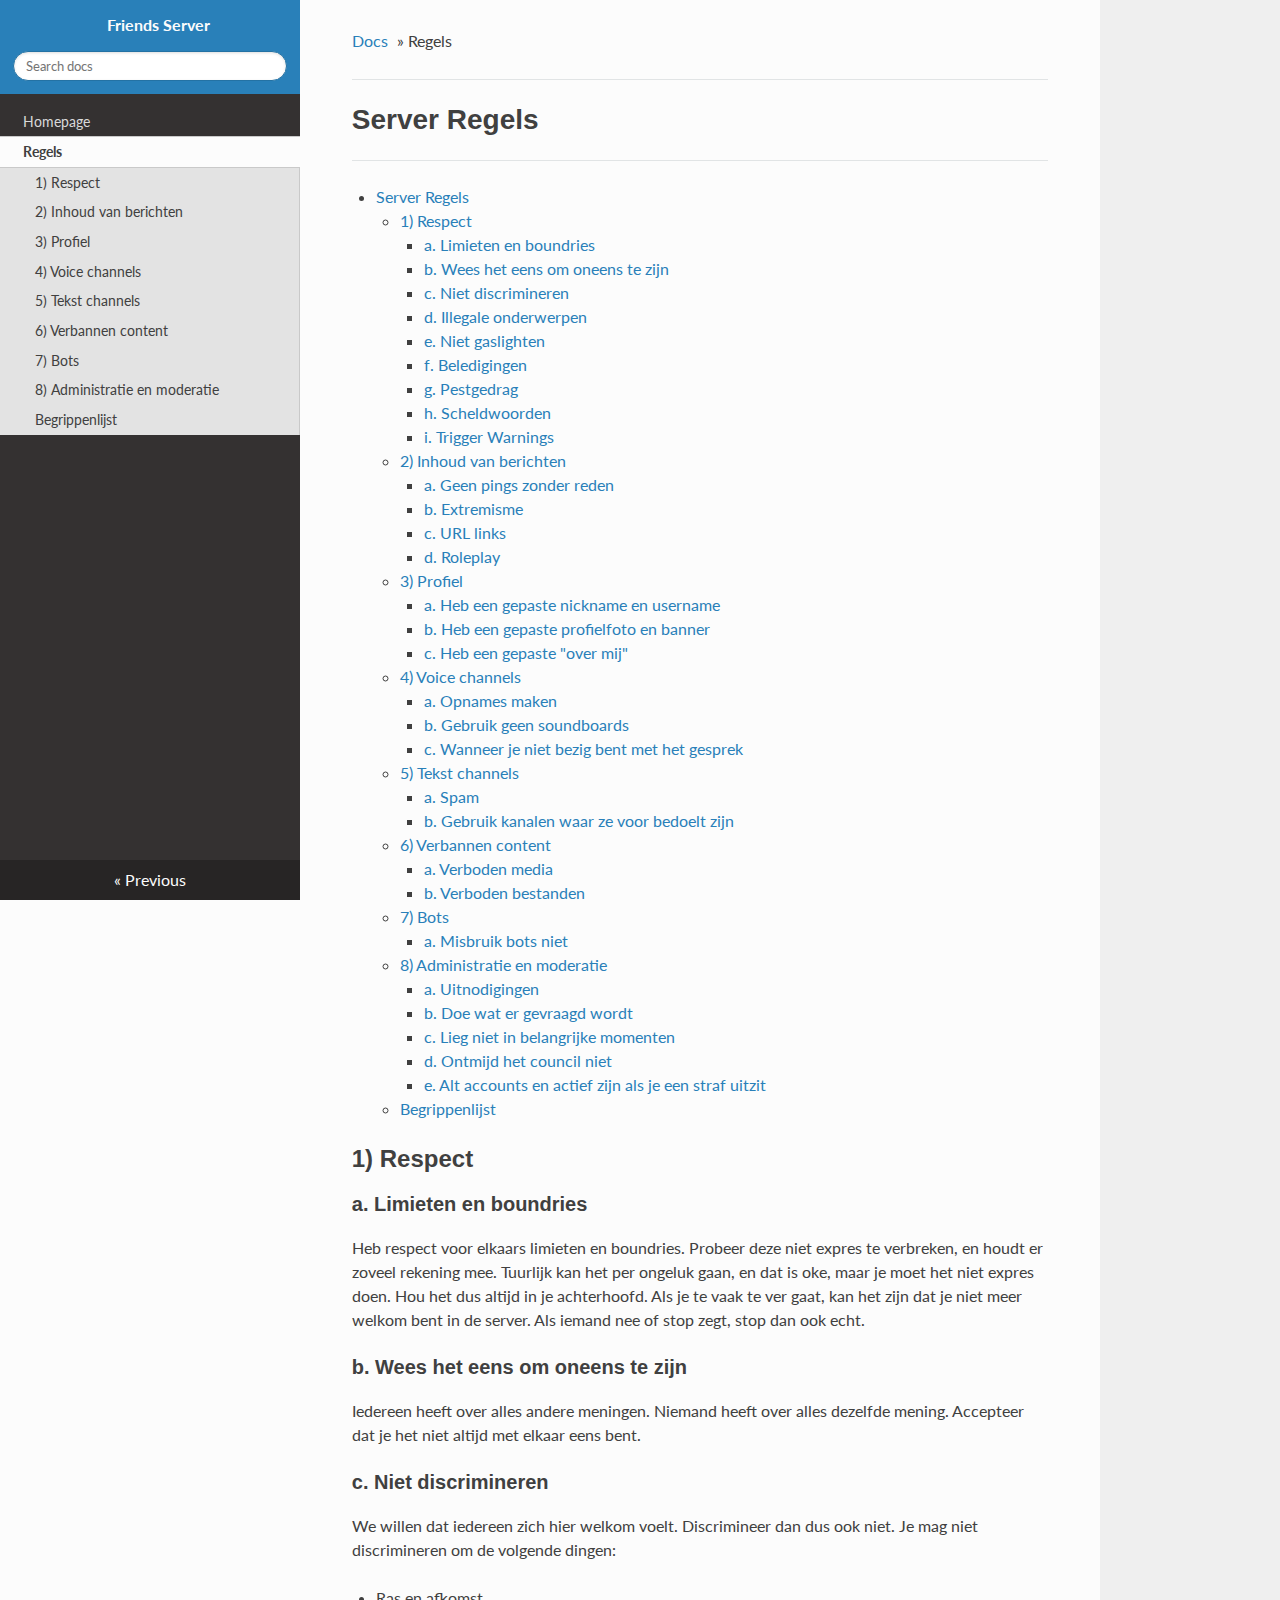
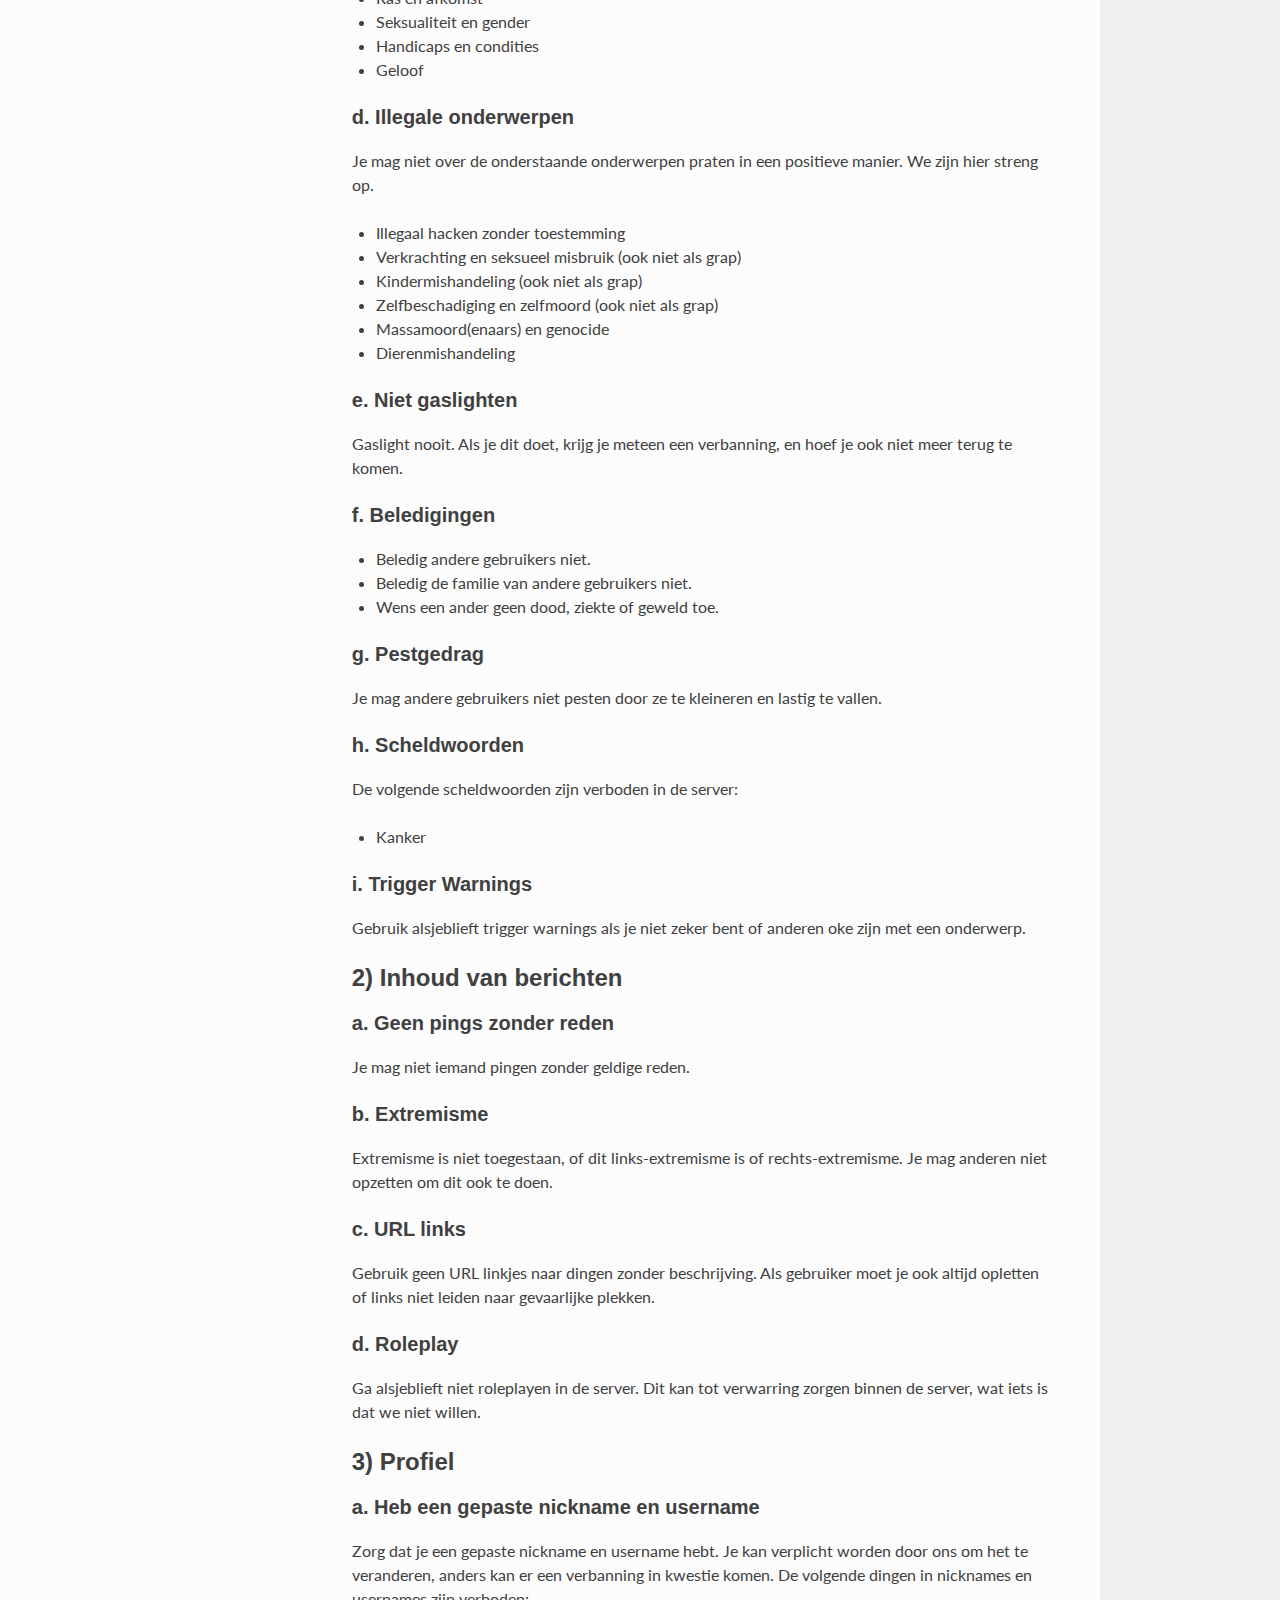
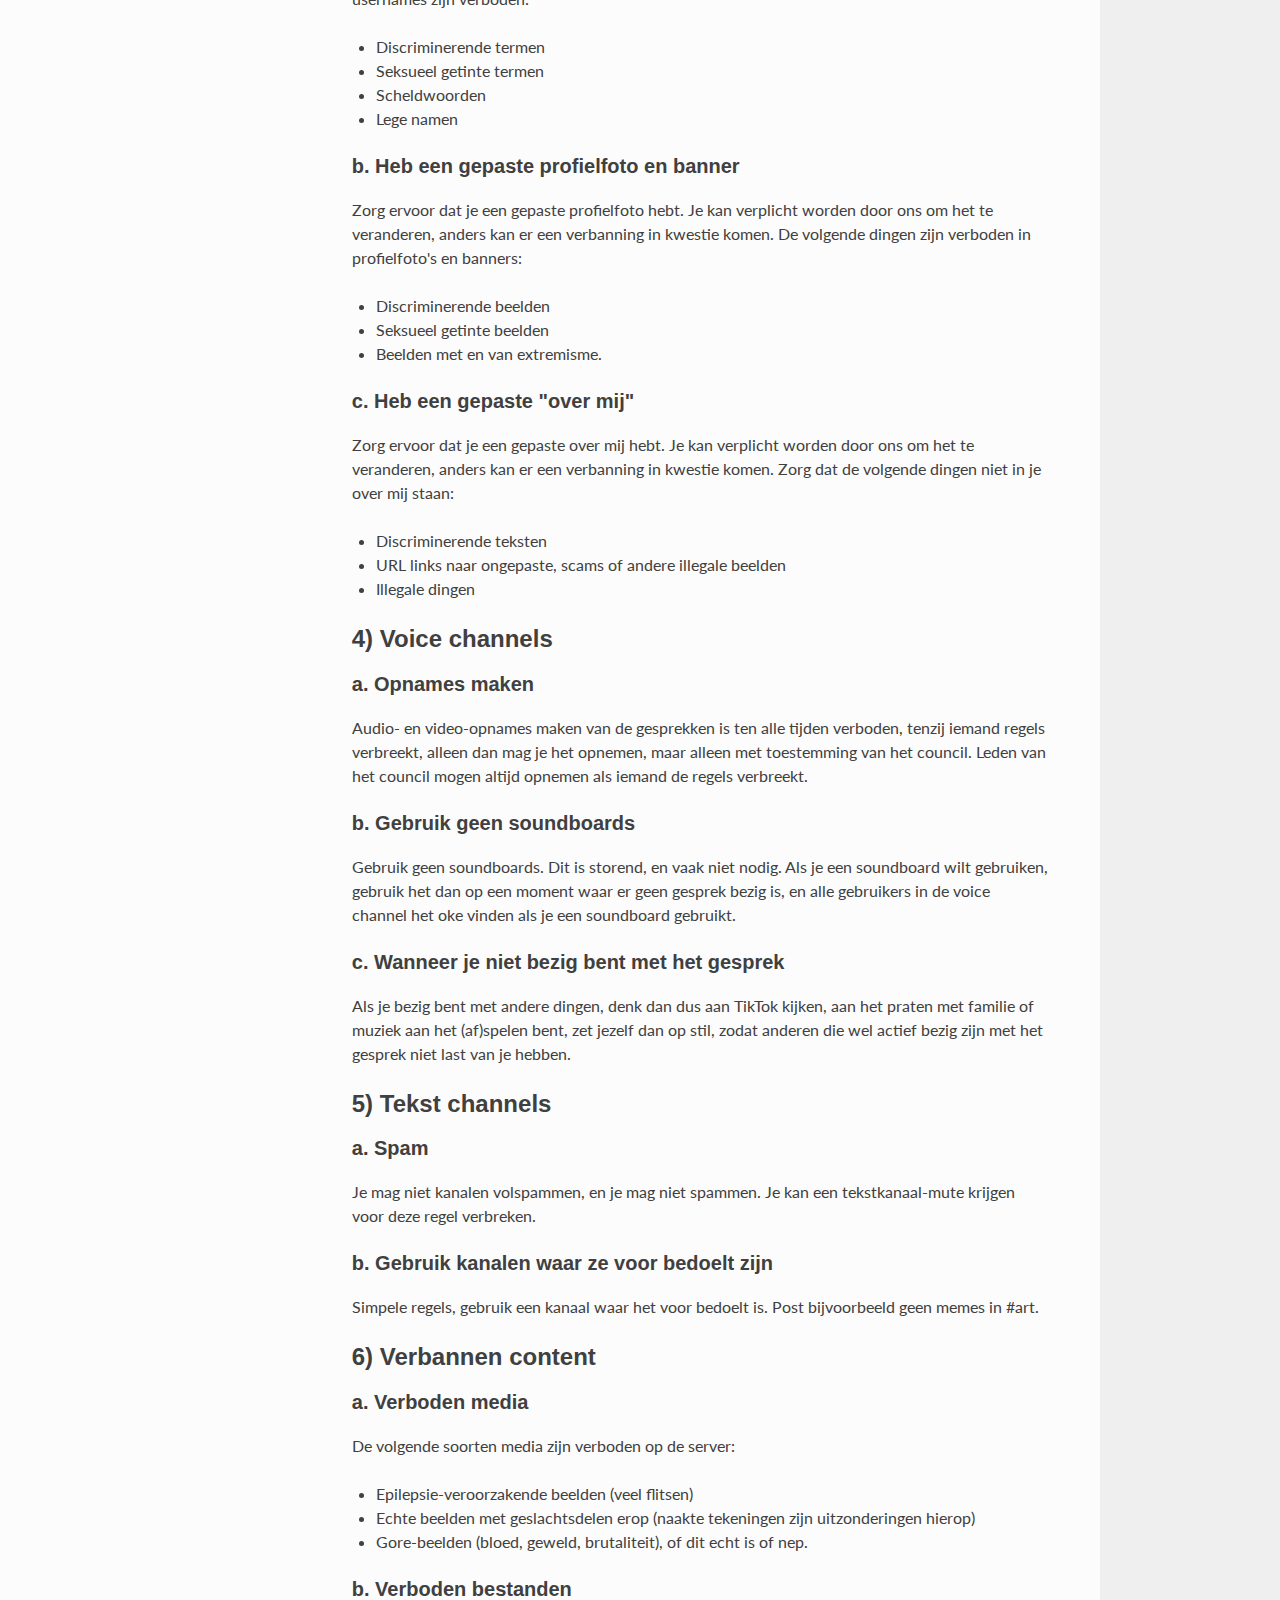
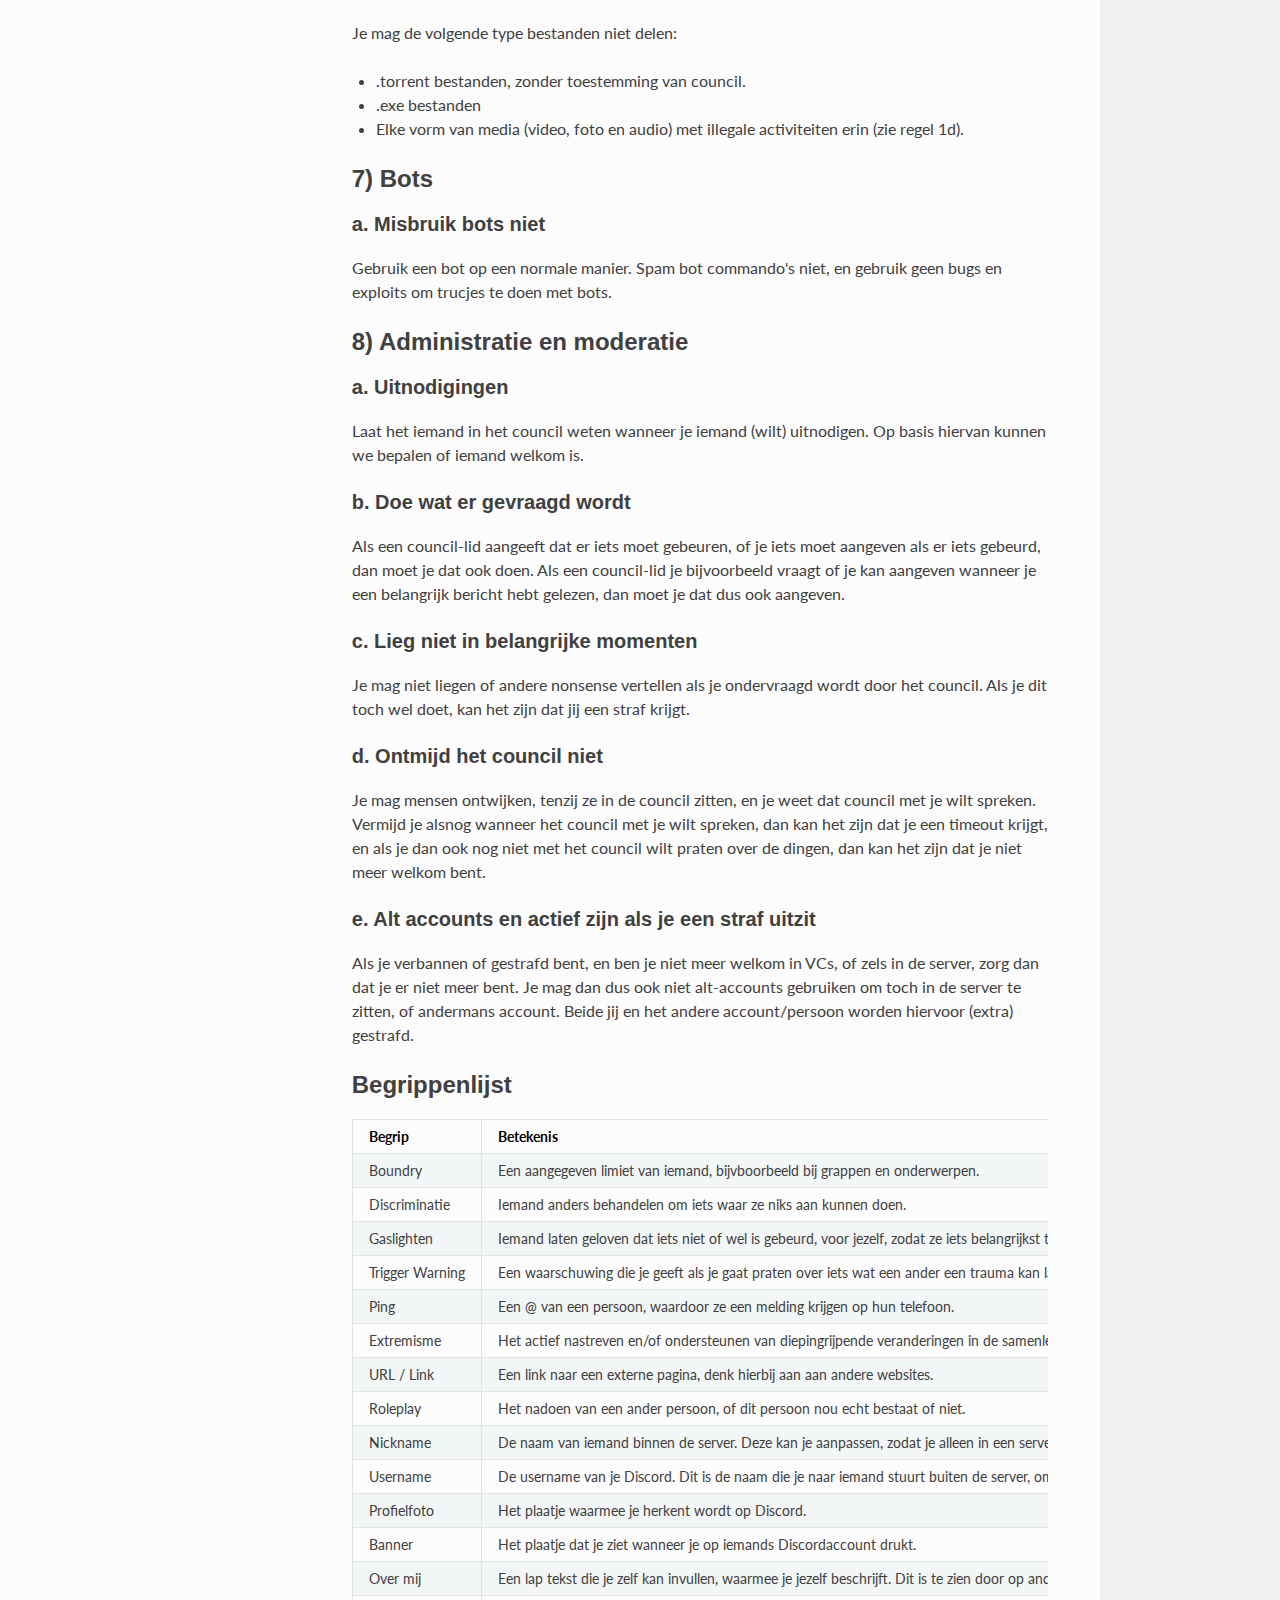
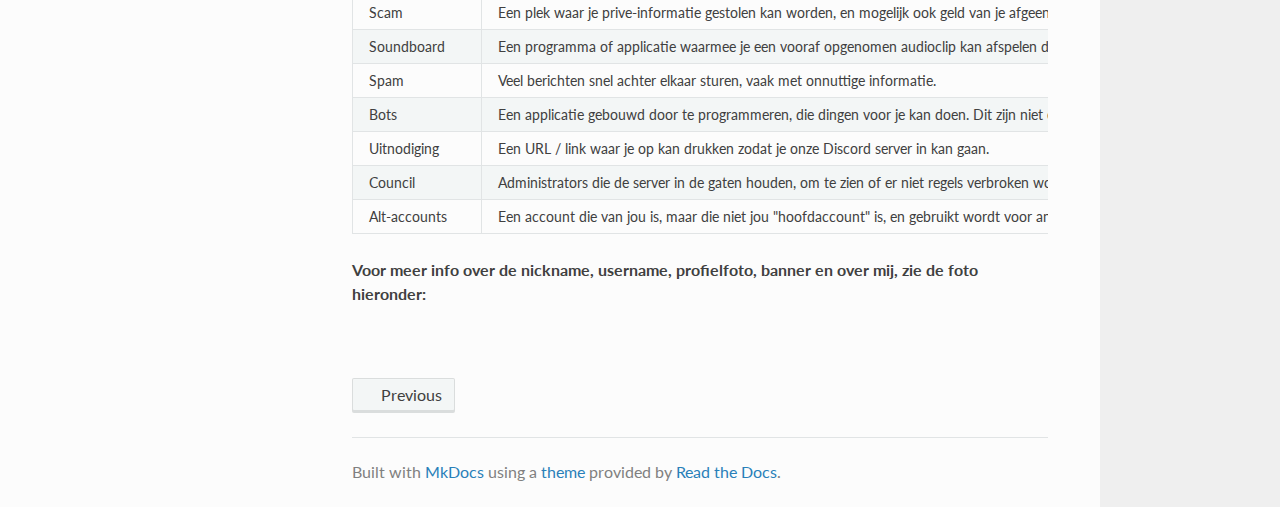
==== regels/index.html @ f1654f1f "Add files via upload" ====
<!DOCTYPE html>
<!--[if IE 8]><html class="no-js lt-ie9" lang="en" > <![endif]-->
<!--[if gt IE 8]><!--> <html class="no-js" lang="en" > <!--<![endif]-->
<head>
  <meta charset="utf-8">
  <meta http-equiv="X-UA-Compatible" content="IE=edge">
  <meta name="viewport" content="width=device-width, initial-scale=1.0">
  
  
  
  <link rel="shortcut icon" href="../img/favicon.ico">
  <title>Regels - Friends Server</title>
  <link rel="stylesheet" href="https://fonts.googleapis.com/css?family=Lato:400,700|Roboto+Slab:400,700|Inconsolata:400,700" />

  <link rel="stylesheet" href="../css/theme.css" />
  <link rel="stylesheet" href="../css/theme_extra.css" />
  <link rel="stylesheet" href="https://cdnjs.cloudflare.com/ajax/libs/highlight.js/10.5.0/styles/github.min.css" />
  
  <script>
    // Current page data
    var mkdocs_page_name = "Regels";
    var mkdocs_page_input_path = "regels.md";
    var mkdocs_page_url = null;
  </script>
  
  <script src="../js/jquery-2.1.1.min.js" defer></script>
  <script src="../js/modernizr-2.8.3.min.js" defer></script>
  <script src="https://cdnjs.cloudflare.com/ajax/libs/highlight.js/10.5.0/highlight.min.js"></script>
  <script>hljs.initHighlightingOnLoad();</script> 
</head>

<body class="wy-body-for-nav" role="document">

  <div class="wy-grid-for-nav">

    
    <nav data-toggle="wy-nav-shift" class="wy-nav-side stickynav">
    <div class="wy-side-scroll">
      <div class="wy-side-nav-search">
        <a href=".." class="icon icon-home"> Friends Server</a>
        <div role="search">
  <form id ="rtd-search-form" class="wy-form" action="../search.html" method="get">
      <input type="text" name="q" placeholder="Search docs" title="Type search term here" />
  </form>
</div>
      </div>

      <div class="wy-menu wy-menu-vertical" data-spy="affix" role="navigation" aria-label="main navigation">
                <ul>
                    <li class="toctree-l1"><a class="reference internal" href="..">Homepage</a>
                    </li>
                </ul>
                <ul class="current">
                    <li class="toctree-l1 current"><a class="reference internal current" href="./">Regels</a>
    <ul class="current">
    <li class="toctree-l2"><a class="reference internal" href="#1-respect">1) Respect</a>
        <ul>
    <li class="toctree-l3"><a class="reference internal" href="#a-limieten-en-boundries">a. Limieten en boundries</a>
    </li>
    <li class="toctree-l3"><a class="reference internal" href="#b-wees-het-eens-om-oneens-te-zijn">b. Wees het eens om oneens te zijn</a>
    </li>
    <li class="toctree-l3"><a class="reference internal" href="#c-niet-discrimineren">c. Niet discrimineren</a>
    </li>
    <li class="toctree-l3"><a class="reference internal" href="#d-illegale-onderwerpen">d. Illegale onderwerpen</a>
    </li>
    <li class="toctree-l3"><a class="reference internal" href="#e-niet-gaslighten">e. Niet gaslighten</a>
    </li>
    <li class="toctree-l3"><a class="reference internal" href="#f-beledigingen">f. Beledigingen</a>
    </li>
    <li class="toctree-l3"><a class="reference internal" href="#g-pestgedrag">g. Pestgedrag</a>
    </li>
    <li class="toctree-l3"><a class="reference internal" href="#h-scheldwoorden">h. Scheldwoorden</a>
    </li>
    <li class="toctree-l3"><a class="reference internal" href="#i-trigger-warnings">i. Trigger Warnings</a>
    </li>
        </ul>
    </li>
    <li class="toctree-l2"><a class="reference internal" href="#2-inhoud-van-berichten">2) Inhoud van berichten</a>
        <ul>
    <li class="toctree-l3"><a class="reference internal" href="#a-geen-pings-zonder-reden">a. Geen pings zonder reden</a>
    </li>
    <li class="toctree-l3"><a class="reference internal" href="#b-extremisme">b. Extremisme</a>
    </li>
    <li class="toctree-l3"><a class="reference internal" href="#c-url-links">c. URL links</a>
    </li>
    <li class="toctree-l3"><a class="reference internal" href="#d-roleplay">d. Roleplay</a>
    </li>
        </ul>
    </li>
    <li class="toctree-l2"><a class="reference internal" href="#3-profiel">3) Profiel</a>
        <ul>
    <li class="toctree-l3"><a class="reference internal" href="#a-heb-een-gepaste-nickname-en-username">a. Heb een gepaste nickname en username</a>
    </li>
    <li class="toctree-l3"><a class="reference internal" href="#b-heb-een-gepaste-profielfoto-en-banner">b. Heb een gepaste profielfoto en banner</a>
    </li>
    <li class="toctree-l3"><a class="reference internal" href="#c-heb-een-gepaste-over-mij">c. Heb een gepaste "over mij"</a>
    </li>
        </ul>
    </li>
    <li class="toctree-l2"><a class="reference internal" href="#4-voice-channels">4) Voice channels</a>
        <ul>
    <li class="toctree-l3"><a class="reference internal" href="#a-opnames-maken">a. Opnames maken</a>
    </li>
    <li class="toctree-l3"><a class="reference internal" href="#b-gebruik-geen-soundboards">b. Gebruik geen soundboards</a>
    </li>
    <li class="toctree-l3"><a class="reference internal" href="#c-wanneer-je-niet-bezig-bent-met-het-gesprek">c. Wanneer je niet bezig bent met het gesprek</a>
    </li>
        </ul>
    </li>
    <li class="toctree-l2"><a class="reference internal" href="#5-tekst-channels">5) Tekst channels</a>
        <ul>
    <li class="toctree-l3"><a class="reference internal" href="#a-spam">a. Spam</a>
    </li>
    <li class="toctree-l3"><a class="reference internal" href="#b-gebruik-kanalen-waar-ze-voor-bedoelt-zijn">b. Gebruik kanalen waar ze voor bedoelt zijn</a>
    </li>
        </ul>
    </li>
    <li class="toctree-l2"><a class="reference internal" href="#6-verbannen-content">6) Verbannen content</a>
        <ul>
    <li class="toctree-l3"><a class="reference internal" href="#a-verboden-media">a. Verboden media</a>
    </li>
    <li class="toctree-l3"><a class="reference internal" href="#b-verboden-bestanden">b. Verboden bestanden</a>
    </li>
        </ul>
    </li>
    <li class="toctree-l2"><a class="reference internal" href="#7-bots">7) Bots</a>
        <ul>
    <li class="toctree-l3"><a class="reference internal" href="#a-misbruik-bots-niet">a. Misbruik bots niet</a>
    </li>
        </ul>
    </li>
    <li class="toctree-l2"><a class="reference internal" href="#8-administratie-en-moderatie">8) Administratie en moderatie</a>
        <ul>
    <li class="toctree-l3"><a class="reference internal" href="#a-uitnodigingen">a. Uitnodigingen</a>
    </li>
    <li class="toctree-l3"><a class="reference internal" href="#b-doe-wat-er-gevraagd-wordt">b. Doe wat er gevraagd wordt</a>
    </li>
    <li class="toctree-l3"><a class="reference internal" href="#c-lieg-niet-in-belangrijke-momenten">c. Lieg niet in belangrijke momenten</a>
    </li>
    <li class="toctree-l3"><a class="reference internal" href="#d-ontmijd-het-council-niet">d. Ontmijd het council niet</a>
    </li>
    <li class="toctree-l3"><a class="reference internal" href="#e-alt-accounts-en-actief-zijn-als-je-een-straf-uitzit">e. Alt accounts en actief zijn als je een straf uitzit</a>
    </li>
        </ul>
    </li>
    <li class="toctree-l2"><a class="reference internal" href="#begrippenlijst">Begrippenlijst</a>
    </li>
    </ul>
                    </li>
                </ul>
      </div>
    </div>
    </nav>

    <section data-toggle="wy-nav-shift" class="wy-nav-content-wrap">

      
      <nav class="wy-nav-top" role="navigation" aria-label="top navigation">
        <i data-toggle="wy-nav-top" class="fa fa-bars"></i>
        <a href="..">Friends Server</a>
      </nav>

      
      <div class="wy-nav-content">
        <div class="rst-content">
          <div role="navigation" aria-label="breadcrumbs navigation">
  <ul class="wy-breadcrumbs">
    <li><a href="..">Docs</a> &raquo;</li>
    
      
    
    <li>Regels</li>
    <li class="wy-breadcrumbs-aside">
      
    </li>
  </ul>
  
  <hr/>
</div>

          <div role="main">
            <div class="section">
              
                <h1 id="server-regels">Server Regels</h1>
<hr />
<div class="toc">
<ul>
<li><a href="#server-regels">Server Regels</a><ul>
<li><a href="#1-respect">1) Respect</a><ul>
<li><a href="#a-limieten-en-boundries">a. Limieten en boundries</a></li>
<li><a href="#b-wees-het-eens-om-oneens-te-zijn">b. Wees het eens om oneens te zijn</a></li>
<li><a href="#c-niet-discrimineren">c. Niet discrimineren</a></li>
<li><a href="#d-illegale-onderwerpen">d. Illegale onderwerpen</a></li>
<li><a href="#e-niet-gaslighten">e. Niet gaslighten</a></li>
<li><a href="#f-beledigingen">f. Beledigingen</a></li>
<li><a href="#g-pestgedrag">g. Pestgedrag</a></li>
<li><a href="#h-scheldwoorden">h. Scheldwoorden</a></li>
<li><a href="#i-trigger-warnings">i. Trigger Warnings</a></li>
</ul>
</li>
<li><a href="#2-inhoud-van-berichten">2) Inhoud van berichten</a><ul>
<li><a href="#a-geen-pings-zonder-reden">a. Geen pings zonder reden</a></li>
<li><a href="#b-extremisme">b. Extremisme</a></li>
<li><a href="#c-url-links">c. URL links</a></li>
<li><a href="#d-roleplay">d. Roleplay</a></li>
</ul>
</li>
<li><a href="#3-profiel">3) Profiel</a><ul>
<li><a href="#a-heb-een-gepaste-nickname-en-username">a. Heb een gepaste nickname en username</a></li>
<li><a href="#b-heb-een-gepaste-profielfoto-en-banner">b. Heb een gepaste profielfoto en banner</a></li>
<li><a href="#c-heb-een-gepaste-over-mij">c. Heb een gepaste "over mij"</a></li>
</ul>
</li>
<li><a href="#4-voice-channels">4) Voice channels</a><ul>
<li><a href="#a-opnames-maken">a. Opnames maken</a></li>
<li><a href="#b-gebruik-geen-soundboards">b. Gebruik geen soundboards</a></li>
<li><a href="#c-wanneer-je-niet-bezig-bent-met-het-gesprek">c. Wanneer je niet bezig bent met het gesprek</a></li>
</ul>
</li>
<li><a href="#5-tekst-channels">5) Tekst channels</a><ul>
<li><a href="#a-spam">a. Spam</a></li>
<li><a href="#b-gebruik-kanalen-waar-ze-voor-bedoelt-zijn">b. Gebruik kanalen waar ze voor bedoelt zijn</a></li>
</ul>
</li>
<li><a href="#6-verbannen-content">6) Verbannen content</a><ul>
<li><a href="#a-verboden-media">a. Verboden media</a></li>
<li><a href="#b-verboden-bestanden">b. Verboden bestanden</a></li>
</ul>
</li>
<li><a href="#7-bots">7) Bots</a><ul>
<li><a href="#a-misbruik-bots-niet">a. Misbruik bots niet</a></li>
</ul>
</li>
<li><a href="#8-administratie-en-moderatie">8) Administratie en moderatie</a><ul>
<li><a href="#a-uitnodigingen">a. Uitnodigingen</a></li>
<li><a href="#b-doe-wat-er-gevraagd-wordt">b. Doe wat er gevraagd wordt</a></li>
<li><a href="#c-lieg-niet-in-belangrijke-momenten">c. Lieg niet in belangrijke momenten</a></li>
<li><a href="#d-ontmijd-het-council-niet">d. Ontmijd het council niet</a></li>
<li><a href="#e-alt-accounts-en-actief-zijn-als-je-een-straf-uitzit">e. Alt accounts en actief zijn als je een straf uitzit</a></li>
</ul>
</li>
<li><a href="#begrippenlijst">Begrippenlijst</a></li>
</ul>
</li>
</ul>
</div>
<h2 id="1-respect">1) Respect</h2>
<h3 id="a-limieten-en-boundries">a. Limieten en boundries</h3>
<p>Heb respect voor elkaars limieten en boundries. Probeer deze niet expres te verbreken, en houdt er zoveel rekening mee. Tuurlijk kan het per ongeluk gaan, en dat is oke, maar je moet het niet expres doen. Hou het dus altijd in je achterhoofd. Als je te vaak te ver gaat, kan het zijn dat je niet meer welkom bent in de server. Als iemand nee of stop zegt, stop dan ook echt.</p>
<h3 id="b-wees-het-eens-om-oneens-te-zijn">b. Wees het eens om oneens te zijn</h3>
<p>Iedereen heeft over alles andere meningen. Niemand heeft over alles dezelfde mening. Accepteer dat je het niet altijd met elkaar eens bent.</p>
<h3 id="c-niet-discrimineren">c. Niet discrimineren</h3>
<p>We willen dat iedereen zich hier welkom voelt. Discrimineer dan dus ook niet. Je mag niet discrimineren om de volgende dingen:</p>
<ul>
<li>Ras en afkomst</li>
<li>Seksualiteit en gender</li>
<li>Handicaps en condities</li>
<li>Geloof</li>
</ul>
<h3 id="d-illegale-onderwerpen">d. Illegale onderwerpen</h3>
<p>Je mag niet over de onderstaande onderwerpen praten in een positieve manier. We zijn hier streng op.</p>
<ul>
<li>Illegaal hacken zonder toestemming</li>
<li>Verkrachting en seksueel misbruik (ook niet als grap)</li>
<li>Kindermishandeling (ook niet als grap)</li>
<li>Zelfbeschadiging en zelfmoord (ook niet als grap)</li>
<li>Massamoord(enaars) en genocide</li>
<li>Dierenmishandeling</li>
</ul>
<h3 id="e-niet-gaslighten">e. Niet gaslighten</h3>
<p>Gaslight nooit. Als je dit doet, krijg je meteen een verbanning, en hoef je ook niet meer terug te komen.</p>
<h3 id="f-beledigingen">f. Beledigingen</h3>
<ul>
<li>Beledig andere gebruikers niet.</li>
<li>Beledig de familie van andere gebruikers niet.</li>
<li>Wens een ander geen dood, ziekte of geweld toe.</li>
</ul>
<h3 id="g-pestgedrag">g. Pestgedrag</h3>
<p>Je mag andere gebruikers niet pesten door ze te kleineren en lastig te vallen.</p>
<h3 id="h-scheldwoorden">h. Scheldwoorden</h3>
<p>De volgende scheldwoorden zijn verboden in de server:</p>
<ul>
<li>Kanker</li>
</ul>
<h3 id="i-trigger-warnings">i. Trigger Warnings</h3>
<p>Gebruik alsjeblieft trigger warnings als je niet zeker bent of anderen oke zijn met een onderwerp. </p>
<h2 id="2-inhoud-van-berichten">2) Inhoud van berichten</h2>
<h3 id="a-geen-pings-zonder-reden">a. Geen pings zonder reden</h3>
<p>Je mag niet iemand pingen zonder geldige reden.</p>
<h3 id="b-extremisme">b. Extremisme</h3>
<p>Extremisme is niet toegestaan, of dit links-extremisme is of rechts-extremisme. Je mag anderen niet opzetten om dit ook te doen.</p>
<h3 id="c-url-links">c. URL links</h3>
<p>Gebruik geen URL linkjes naar dingen zonder beschrijving. Als gebruiker moet je ook altijd opletten of links niet leiden naar gevaarlijke plekken. </p>
<h3 id="d-roleplay">d. Roleplay</h3>
<p>Ga alsjeblieft niet roleplayen in de server. Dit kan tot verwarring zorgen binnen de server, wat iets is dat we niet willen.</p>
<h2 id="3-profiel">3) Profiel</h2>
<h3 id="a-heb-een-gepaste-nickname-en-username">a. Heb een gepaste nickname en username</h3>
<p>Zorg dat je een gepaste nickname en username hebt. Je kan verplicht worden door ons om het te veranderen, anders kan er een verbanning in kwestie komen. De volgende dingen in nicknames en usernames zijn verboden:</p>
<ul>
<li>Discriminerende termen</li>
<li>Seksueel getinte termen</li>
<li>Scheldwoorden</li>
<li>Lege namen</li>
</ul>
<h3 id="b-heb-een-gepaste-profielfoto-en-banner">b. Heb een gepaste profielfoto en banner</h3>
<p>Zorg ervoor dat je een gepaste profielfoto hebt. Je kan verplicht worden door ons om het te veranderen, anders kan er een verbanning in kwestie komen. De volgende dingen zijn verboden in profielfoto's en banners:</p>
<ul>
<li>Discriminerende beelden</li>
<li>Seksueel getinte beelden</li>
<li>Beelden met en van extremisme.</li>
</ul>
<h3 id="c-heb-een-gepaste-over-mij">c. Heb een gepaste "over mij"</h3>
<p>Zorg ervoor dat je een gepaste over mij hebt. Je kan verplicht worden door ons om het te veranderen, anders kan er een verbanning in kwestie komen. Zorg dat de volgende dingen niet in je over mij staan:</p>
<ul>
<li>Discriminerende teksten</li>
<li>URL links naar ongepaste, scams of andere illegale beelden</li>
<li>Illegale dingen </li>
</ul>
<h2 id="4-voice-channels">4) Voice channels</h2>
<h3 id="a-opnames-maken">a. Opnames maken</h3>
<p>Audio- en video-opnames maken van de gesprekken is ten alle tijden verboden, tenzij iemand regels verbreekt, alleen dan mag je het opnemen, maar alleen met toestemming van het council. Leden van het council mogen altijd opnemen als iemand de regels verbreekt.</p>
<h3 id="b-gebruik-geen-soundboards">b. Gebruik geen soundboards</h3>
<p>Gebruik geen soundboards. Dit is storend, en vaak niet nodig. Als je een soundboard wilt gebruiken, gebruik het dan op een moment waar er geen gesprek bezig is, en alle gebruikers in de voice channel het oke vinden als je een soundboard gebruikt.</p>
<h3 id="c-wanneer-je-niet-bezig-bent-met-het-gesprek">c. Wanneer je niet bezig bent met het gesprek</h3>
<p>Als je bezig bent met andere dingen, denk dan dus aan TikTok kijken, aan het praten met familie of muziek aan het (af)spelen bent, zet jezelf dan op stil, zodat anderen die wel actief bezig zijn met het gesprek niet last van je hebben.</p>
<h2 id="5-tekst-channels">5) Tekst channels</h2>
<h3 id="a-spam">a. Spam</h3>
<p>Je mag niet kanalen volspammen, en je mag niet spammen. Je kan een tekstkanaal-mute krijgen voor deze regel verbreken.</p>
<h3 id="b-gebruik-kanalen-waar-ze-voor-bedoelt-zijn">b. Gebruik kanalen waar ze voor bedoelt zijn</h3>
<p>Simpele regels, gebruik een kanaal waar het voor bedoelt is. Post bijvoorbeeld geen memes in #art.</p>
<h2 id="6-verbannen-content">6) Verbannen content</h2>
<h3 id="a-verboden-media">a. Verboden media</h3>
<p>De volgende soorten media zijn verboden op de server:</p>
<ul>
<li>Epilepsie-veroorzakende beelden (veel flitsen)</li>
<li>Echte beelden met geslachtsdelen erop (naakte tekeningen zijn uitzonderingen hierop)</li>
<li>Gore-beelden (bloed, geweld, brutaliteit), of dit echt is of nep.</li>
</ul>
<h3 id="b-verboden-bestanden">b. Verboden bestanden</h3>
<p>Je mag de volgende type bestanden niet delen:</p>
<ul>
<li>.torrent bestanden, zonder toestemming van council.</li>
<li>.exe bestanden</li>
<li>Elke vorm van media (video, foto en audio) met illegale activiteiten erin (zie regel 1d).</li>
</ul>
<h2 id="7-bots">7) Bots</h2>
<h3 id="a-misbruik-bots-niet">a. Misbruik bots niet</h3>
<p>Gebruik een bot op een normale manier. Spam bot commando's niet, en gebruik geen bugs en exploits om trucjes te doen met bots.</p>
<h2 id="8-administratie-en-moderatie">8) Administratie en moderatie</h2>
<h3 id="a-uitnodigingen">a. Uitnodigingen</h3>
<p>Laat het iemand in het council weten wanneer je iemand (wilt) uitnodigen. Op basis hiervan kunnen we bepalen of iemand welkom is.</p>
<h3 id="b-doe-wat-er-gevraagd-wordt">b. Doe wat er gevraagd wordt</h3>
<p>Als een council-lid aangeeft dat er iets moet gebeuren, of je iets moet aangeven als er iets gebeurd, dan moet je dat ook doen. Als een council-lid je bijvoorbeeld vraagt of je kan aangeven wanneer je een belangrijk bericht hebt gelezen, dan moet je dat dus ook aangeven.</p>
<h3 id="c-lieg-niet-in-belangrijke-momenten">c. Lieg niet in belangrijke momenten</h3>
<p>Je mag niet liegen of andere nonsense vertellen als je ondervraagd wordt door het council. Als je dit toch wel doet, kan het zijn dat jij een straf krijgt.</p>
<h3 id="d-ontmijd-het-council-niet">d. Ontmijd het council niet</h3>
<p>Je mag mensen ontwijken, tenzij ze in de council zitten, en je weet dat council met je wilt spreken. Vermijd je alsnog wanneer het council met je wilt spreken, dan kan het zijn dat je een timeout krijgt, en als je dan ook nog niet met het council wilt praten over de dingen, dan kan het zijn dat je niet meer welkom bent.</p>
<h3 id="e-alt-accounts-en-actief-zijn-als-je-een-straf-uitzit">e. Alt accounts en actief zijn als je een straf uitzit</h3>
<p>Als je verbannen of gestrafd bent, en ben je niet meer welkom in VCs, of zels in de server, zorg dan dat je er niet meer bent. Je mag dan dus ook niet alt-accounts gebruiken om toch in de server te zitten, of andermans account. Beide jij en het andere account/persoon worden hiervoor (extra) gestrafd.</p>
<h2 id="begrippenlijst">Begrippenlijst</h2>
<table>
<thead>
<tr>
<th>Begrip</th>
<th>Betekenis</th>
</tr>
</thead>
<tbody>
<tr>
<td>Boundry</td>
<td>Een aangegeven limiet van iemand, bijvboorbeeld bij grappen en onderwerpen.</td>
</tr>
<tr>
<td>Discriminatie</td>
<td>Iemand anders behandelen om iets waar ze niks aan kunnen doen.</td>
</tr>
<tr>
<td>Gaslighten</td>
<td>Iemand laten geloven dat iets niet of wel is gebeurd, voor jezelf, zodat ze iets belangrijkst tegenover je vergeten.</td>
</tr>
<tr>
<td>Trigger Warning</td>
<td>Een waarschuwing die je geeft als je gaat praten over iets wat een ander een trauma kan laten terugbrengen.</td>
</tr>
<tr>
<td>Ping</td>
<td>Een @ van een persoon, waardoor ze een melding krijgen op hun telefoon.</td>
</tr>
<tr>
<td>Extremisme</td>
<td>Het actief nastreven en/of ondersteunen van diepingrijpende veranderingen in de samenleving die een gevaar kunnen opleveren voor (het voortbestaan van) de democratische rechtsorde.</td>
</tr>
<tr>
<td>URL / Link</td>
<td>Een link naar een externe pagina, denk hierbij aan aan andere websites.</td>
</tr>
<tr>
<td>Roleplay</td>
<td>Het nadoen van een ander persoon, of dit persoon nou echt bestaat of niet.</td>
</tr>
<tr>
<td>Nickname</td>
<td>De naam van iemand binnen de server. Deze kan je aanpassen, zodat je alleen in een server een bepaalde naam heeft.</td>
</tr>
<tr>
<td>Username</td>
<td>De username van je Discord. Dit is de naam die je naar iemand stuurt buiten de server, om een vriendschapsverzoek te sturen naar dat persoon.</td>
</tr>
<tr>
<td>Profielfoto</td>
<td>Het plaatje waarmee je herkent wordt op Discord.</td>
</tr>
<tr>
<td>Banner</td>
<td>Het plaatje dat je ziet wanneer je op iemands Discordaccount drukt.</td>
</tr>
<tr>
<td>Over mij</td>
<td>Een lap tekst die je zelf kan invullen, waarmee je jezelf beschrijft. Dit is te zien door op andermans Discordaccount te drukken.</td>
</tr>
<tr>
<td>Scam</td>
<td>Een plek waar je prive-informatie gestolen kan worden, en mogelijk ook geld van je afgeenomen wordt.</td>
</tr>
<tr>
<td>Soundboard</td>
<td>Een programma of applicatie waarmee je een vooraf opgenomen audioclip kan afspelen door jou microfoon heen, waardoor anderen het kunnen horen.</td>
</tr>
<tr>
<td>Spam</td>
<td>Veel berichten snel achter elkaar sturen, vaak met onnuttige informatie.</td>
</tr>
<tr>
<td>Bots</td>
<td>Een applicatie gebouwd door te programmeren, die dingen voor je kan doen. Dit zijn niet echte mensen.</td>
</tr>
<tr>
<td>Uitnodiging</td>
<td>Een URL / link waar je op kan drukken zodat je onze Discord server in kan gaan.</td>
</tr>
<tr>
<td>Council</td>
<td>Administrators die de server in de gaten houden, om te zien of er niet regels verbroken wordt en om belangrijke beslissingen over de server te maken.</td>
</tr>
<tr>
<td>Alt-accounts</td>
<td>Een account die van jou is, maar die niet jou "hoofdaccount" is, en gebruikt wordt voor andere dingen.</td>
</tr>
</tbody>
</table>
<p><strong>Voor meer info over de nickname, username, profielfoto, banner en over mij, zie de foto hieronder:</strong></p>
<p><img alt="" src="https://i.imgur.com/6CYYj0j.png" /></p>
              
            </div>
          </div>
          <footer>
  
    <div class="rst-footer-buttons" role="navigation" aria-label="footer navigation">
      
      
        <a href=".." class="btn btn-neutral" title="Homepage"><span class="icon icon-circle-arrow-left"></span> Previous</a>
      
    </div>
  

  <hr/>

  <div role="contentinfo">
    <!-- Copyright etc -->
    
  </div>

  Built with <a href="https://www.mkdocs.org/">MkDocs</a> using a <a href="https://github.com/snide/sphinx_rtd_theme">theme</a> provided by <a href="https://readthedocs.org">Read the Docs</a>.
</footer>
      
        </div>
      </div>

    </section>

  </div>

  <div class="rst-versions" role="note" aria-label="versions">
  <span class="rst-current-version" data-toggle="rst-current-version">
    
    
      <span><a href=".." style="color: #fcfcfc">&laquo; Previous</a></span>
    
    
  </span>
</div>
    <script>var base_url = '..';</script>
    <script src="../js/theme_extra.js" defer></script>
    <script src="../js/theme.js" defer></script>
      <script src="../search/main.js" defer></script>
    <script defer>
        window.onload = function () {
            SphinxRtdTheme.Navigation.enable(true);
        };
    </script>

</body>
</html>
---- css/theme.css ----
/*
 * This file is copied from the upstream ReadTheDocs Sphinx
 * theme. To aid upgradability this file should *not* be edited.
 * modifications we need should be included in theme_extra.css.
 *
 * https://github.com/rtfd/sphinx_rtd_theme
 */

 /* sphinx_rtd_theme version 0.4.1 | MIT license */
 /* Built 20180727 10:07 */
 *{-webkit-box-sizing:border-box;-moz-box-sizing:border-box;box-sizing:border-box}article,aside,details,figcaption,figure,footer,header,hgroup,nav,section{display:block}audio,canvas,video{display:inline-block;*display:inline;*zoom:1}audio:not([controls]){display:none}[hidden]{display:none}*{-webkit-box-sizing:border-box;-moz-box-sizing:border-box;box-sizing:border-box}html{font-size:100%;-webkit-text-size-adjust:100%;-ms-text-size-adjust:100%}body{margin:0}a:hover,a:active{outline:0}abbr[title]{border-bottom:1px dotted}b,strong{font-weight:bold}blockquote{margin:0}dfn{font-style:italic}ins{background:#ff9;color:#000;text-decoration:none}mark{background:#ff0;color:#000;font-style:italic;font-weight:bold}pre,code,.rst-content tt,.rst-content code,kbd,samp{font-family:monospace,serif;_font-family:"courier new",monospace;font-size:1em}pre{white-space:pre}q{quotes:none}q:before,q:after{content:"";content:none}small{font-size:85%}sub,sup{font-size:75%;line-height:0;position:relative;vertical-align:baseline}sup{top:-0.5em}sub{bottom:-0.25em}ul,ol,dl{margin:0;padding:0;list-style:none;list-style-image:none}li{list-style:none}dd{margin:0}img{border:0;-ms-interpolation-mode:bicubic;vertical-align:middle;max-width:100%}svg:not(:root){overflow:hidden}figure{margin:0}form{margin:0}fieldset{border:0;margin:0;padding:0}label{cursor:pointer}legend{border:0;*margin-left:-7px;padding:0;white-space:normal}button,input,select,textarea{font-size:100%;margin:0;vertical-align:baseline;*vertical-align:middle}button,input{line-height:normal}button,input[type="button"],input[type="reset"],input[type="submit"]{cursor:pointer;-webkit-appearance:button;*overflow:visible}button[disabled],input[disabled]{cursor:default}input[type="checkbox"],input[type="radio"]{box-sizing:border-box;padding:0;*width:13px;*height:13px}input[type="search"]{-webkit-appearance:textfield;-moz-box-sizing:content-box;-webkit-box-sizing:content-box;box-sizing:content-box}input[type="search"]::-webkit-search-decoration,input[type="search"]::-webkit-search-cancel-button{-webkit-appearance:none}button::-moz-focus-inner,input::-moz-focus-inner{border:0;padding:0}textarea{overflow:auto;vertical-align:top;resize:vertical}table{border-collapse:collapse;border-spacing:0}td{vertical-align:top}.chromeframe{margin:.2em 0;background:#ccc;color:#000;padding:.2em 0}.ir{display:block;border:0;text-indent:-999em;overflow:hidden;background-color:transparent;background-repeat:no-repeat;text-align:left;direction:ltr;*line-height:0}.ir br{display:none}.hidden{display:none !important;visibility:hidden}.visuallyhidden{border:0;clip:rect(0 0 0 0);height:1px;margin:-1px;overflow:hidden;padding:0;position:absolute;width:1px}.visuallyhidden.focusable:active,.visuallyhidden.focusable:focus{clip:auto;height:auto;margin:0;overflow:visible;position:static;width:auto}.invisible{visibility:hidden}.relative{position:relative}big,small{font-size:100%}@media print{html,body,section{background:none !important}*{box-shadow:none !important;text-shadow:none !important;filter:none !important;-ms-filter:none !important}a,a:visited{text-decoration:underline}.ir a:after,a[href^="javascript:"]:after,a[href^="#"]:after{content:""}pre,blockquote{page-break-inside:avoid}thead{display:table-header-group}tr,img{page-break-inside:avoid}img{max-width:100% !important}@page{margin:.5cm}p,h2,.rst-content .toctree-wrapper p.caption,h3{orphans:3;widows:3}h2,.rst-content .toctree-wrapper p.caption,h3{page-break-after:avoid}}.fa:before,.wy-menu-vertical li span.toctree-expand:before,.wy-menu-vertical li.on a span.toctree-expand:before,.wy-menu-vertical li.current>a span.toctree-expand:before,.rst-content .admonition-title:before,.rst-content h1 .headerlink:before,.rst-content h2 .headerlink:before,.rst-content h3 .headerlink:before,.rst-content h4 .headerlink:before,.rst-content h5 .headerlink:before,.rst-content h6 .headerlink:before,.rst-content dl dt .headerlink:before,.rst-content p.caption .headerlink:before,.rst-content table>caption .headerlink:before,.rst-content tt.download span:first-child:before,.rst-content code.download span:first-child:before,.icon:before,.wy-dropdown .caret:before,.wy-inline-validate.wy-inline-validate-success .wy-input-context:before,.wy-inline-validate.wy-inline-validate-danger .wy-input-context:before,.wy-inline-validate.wy-inline-validate-warning .wy-input-context:before,.wy-inline-validate.wy-inline-validate-info .wy-input-context:before,.wy-alert,.rst-content .note,.rst-content .attention,.rst-content .caution,.rst-content .danger,.rst-content .error,.rst-content .hint,.rst-content .important,.rst-content .tip,.rst-content .warning,.rst-content .seealso,.rst-content .admonition-todo,.rst-content .admonition,.btn,input[type="text"],input[type="password"],input[type="email"],input[type="url"],input[type="date"],input[type="month"],input[type="time"],input[type="datetime"],input[type="datetime-local"],input[type="week"],input[type="number"],input[type="search"],input[type="tel"],input[type="color"],select,textarea,.wy-menu-vertical li.on a,.wy-menu-vertical li.current>a,.wy-side-nav-search>a,.wy-side-nav-search .wy-dropdown>a,.wy-nav-top a{-webkit-font-smoothing:antialiased}.clearfix{*zoom:1}.clearfix:before,.clearfix:after{display:table;content:""}.clearfix:after{clear:both}/*!
  *  Font Awesome 4.7.0 by @davegandy - http://fontawesome.io - @fontawesome
  *  License - http://fontawesome.io/license (Font: SIL OFL 1.1, CSS: MIT License)
  */@font-face{font-family:'FontAwesome';src:url("../fonts/fontawesome-webfont.eot?v=4.7.0");src:url("../fonts/fontawesome-webfont.eot?#iefix&v=4.7.0") format("embedded-opentype"),url("../fonts/fontawesome-webfont.woff2?v=4.7.0") format("woff2"),url("../fonts/fontawesome-webfont.woff?v=4.7.0") format("woff"),url("../fonts/fontawesome-webfont.ttf?v=4.7.0") format("truetype"),url("../fonts/fontawesome-webfont.svg?v=4.7.0#fontawesomeregular") format("svg");font-weight:normal;font-style:normal}.fa,.wy-menu-vertical li span.toctree-expand,.wy-menu-vertical li.on a span.toctree-expand,.wy-menu-vertical li.current>a span.toctree-expand,.rst-content .admonition-title,.rst-content h1 .headerlink,.rst-content h2 .headerlink,.rst-content h3 .headerlink,.rst-content h4 .headerlink,.rst-content h5 .headerlink,.rst-content h6 .headerlink,.rst-content dl dt .headerlink,.rst-content p.caption .headerlink,.rst-content table>caption .headerlink,.rst-content tt.download span:first-child,.rst-content code.download span:first-child,.icon{display:inline-block;font:normal normal normal 14px/1 FontAwesome;font-size:inherit;text-rendering:auto;-webkit-font-smoothing:antialiased;-moz-osx-font-smoothing:grayscale}.fa-lg{font-size:1.3333333333em;line-height:.75em;vertical-align:-15%}.fa-2x{font-size:2em}.fa-3x{font-size:3em}.fa-4x{font-size:4em}.fa-5x{font-size:5em}.fa-fw{width:1.2857142857em;text-align:center}.fa-ul{padding-left:0;margin-left:2.1428571429em;list-style-type:none}.fa-ul>li{position:relative}.fa-li{position:absolute;left:-2.1428571429em;width:2.1428571429em;top:.1428571429em;text-align:center}.fa-li.fa-lg{left:-1.8571428571em}.fa-border{padding:.2em .25em .15em;border:solid 0.08em #eee;border-radius:.1em}.fa-pull-left{float:left}.fa-pull-right{float:right}.fa.fa-pull-left,.wy-menu-vertical li span.fa-pull-left.toctree-expand,.wy-menu-vertical li.on a span.fa-pull-left.toctree-expand,.wy-menu-vertical li.current>a span.fa-pull-left.toctree-expand,.rst-content .fa-pull-left.admonition-title,.rst-content h1 .fa-pull-left.headerlink,.rst-content h2 .fa-pull-left.headerlink,.rst-content h3 .fa-pull-left.headerlink,.rst-content h4 .fa-pull-left.headerlink,.rst-content h5 .fa-pull-left.headerlink,.rst-content h6 .fa-pull-left.headerlink,.rst-content dl dt .fa-pull-left.headerlink,.rst-content p.caption .fa-pull-left.headerlink,.rst-content table>caption .fa-pull-left.headerlink,.rst-content tt.download span.fa-pull-left:first-child,.rst-content code.download span.fa-pull-left:first-child,.fa-pull-left.icon{margin-right:.3em}.fa.fa-pull-right,.wy-menu-vertical li span.fa-pull-right.toctree-expand,.wy-menu-vertical li.on a span.fa-pull-right.toctree-expand,.wy-menu-vertical li.current>a span.fa-pull-right.toctree-expand,.rst-content .fa-pull-right.admonition-title,.rst-content h1 .fa-pull-right.headerlink,.rst-content h2 .fa-pull-right.headerlink,.rst-content h3 .fa-pull-right.headerlink,.rst-content h4 .fa-pull-right.headerlink,.rst-content h5 .fa-pull-right.headerlink,.rst-content h6 .fa-pull-right.headerlink,.rst-content dl dt .fa-pull-right.headerlink,.rst-content p.caption .fa-pull-right.headerlink,.rst-content table>caption .fa-pull-right.headerlink,.rst-content tt.download span.fa-pull-right:first-child,.rst-content code.download span.fa-pull-right:first-child,.fa-pull-right.icon{margin-left:.3em}.pull-right{float:right}.pull-left{float:left}.fa.pull-left,.wy-menu-vertical li span.pull-left.toctree-expand,.wy-menu-vertical li.on a span.pull-left.toctree-expand,.wy-menu-vertical li.current>a span.pull-left.toctree-expand,.rst-content .pull-left.admonition-title,.rst-content h1 .pull-left.headerlink,.rst-content h2 .pull-left.headerlink,.rst-content h3 .pull-left.headerlink,.rst-content h4 .pull-left.headerlink,.rst-content h5 .pull-left.headerlink,.rst-content h6 .pull-left.headerlink,.rst-content dl dt .pull-left.headerlink,.rst-content p.caption .pull-left.headerlink,.rst-content table>caption .pull-left.headerlink,.rst-content tt.download span.pull-left:first-child,.rst-content code.download span.pull-left:first-child,.pull-left.icon{margin-right:.3em}.fa.pull-right,.wy-menu-vertical li span.pull-right.toctree-expand,.wy-menu-vertical li.on a span.pull-right.toctree-expand,.wy-menu-vertical li.current>a span.pull-right.toctree-expand,.rst-content .pull-right.admonition-title,.rst-content h1 .pull-right.headerlink,.rst-content h2 .pull-right.headerlink,.rst-content h3 .pull-right.headerlink,.rst-content h4 .pull-right.headerlink,.rst-content h5 .pull-right.headerlink,.rst-content h6 .pull-right.headerlink,.rst-content dl dt .pull-right.headerlink,.rst-content p.caption .pull-right.headerlink,.rst-content table>caption .pull-right.headerlink,.rst-content tt.download span.pull-right:first-child,.rst-content code.download span.pull-right:first-child,.pull-right.icon{margin-left:.3em}.fa-spin{-webkit-animation:fa-spin 2s infinite linear;animation:fa-spin 2s infinite linear}.fa-pulse{-webkit-animation:fa-spin 1s infinite steps(8);animation:fa-spin 1s infinite steps(8)}@-webkit-keyframes fa-spin{0%{-webkit-transform:rotate(0deg);transform:rotate(0deg)}100%{-webkit-transform:rotate(359deg);transform:rotate(359deg)}}@keyframes fa-spin{0%{-webkit-transform:rotate(0deg);transform:rotate(0deg)}100%{-webkit-transform:rotate(359deg);transform:rotate(359deg)}}.fa-rotate-90{-ms-filter:"progid:DXImageTransform.Microsoft.BasicImage(rotation=1)";-webkit-transform:rotate(90deg);-ms-transform:rotate(90deg);transform:rotate(90deg)}.fa-rotate-180{-ms-filter:"progid:DXImageTransform.Microsoft.BasicImage(rotation=2)";-webkit-transform:rotate(180deg);-ms-transform:rotate(180deg);transform:rotate(180deg)}.fa-rotate-270{-ms-filter:"progid:DXImageTransform.Microsoft.BasicImage(rotation=3)";-webkit-transform:rotate(270deg);-ms-transform:rotate(270deg);transform:rotate(270deg)}.fa-flip-horizontal{-ms-filter:"progid:DXImageTransform.Microsoft.BasicImage(rotation=0, mirror=1)";-webkit-transform:scale(-1, 1);-ms-transform:scale(-1, 1);transform:scale(-1, 1)}.fa-flip-vertical{-ms-filter:"progid:DXImageTransform.Microsoft.BasicImage(rotation=2, mirror=1)";-webkit-transform:scale(1, -1);-ms-transform:scale(1, -1);transform:scale(1, -1)}:root .fa-rotate-90,:root .fa-rotate-180,:root .fa-rotate-270,:root .fa-flip-horizontal,:root .fa-flip-vertical{filter:none}.fa-stack{position:relative;display:inline-block;width:2em;height:2em;line-height:2em;vertical-align:middle}.fa-stack-1x,.fa-stack-2x{position:absolute;left:0;width:100%;text-align:center}.fa-stack-1x{line-height:inherit}.fa-stack-2x{font-size:2em}.fa-inverse{color:#fff}.fa-glass:before{content:""}.fa-music:before{content:""}.fa-search:before,.icon-search:before{content:""}.fa-envelope-o:before{content:""}.fa-heart:before{content:""}.fa-star:before{content:""}.fa-star-o:before{content:""}.fa-user:before{content:""}.fa-film:before{content:""}.fa-th-large:before{content:""}.fa-th:before{content:""}.fa-th-list:before{content:""}.fa-check:before{content:""}.fa-remove:before,.fa-close:before,.fa-times:before{content:""}.fa-search-plus:before{content:""}.fa-search-minus:before{content:""}.fa-power-off:before{content:""}.fa-signal:before{content:""}.fa-gear:before,.fa-cog:before{content:""}.fa-trash-o:before{content:""}.fa-home:before,.icon-home:before{content:""}.fa-file-o:before{content:""}.fa-clock-o:before{content:""}.fa-road:before{content:""}.fa-download:before,.rst-content tt.download span:first-child:before,.rst-content code.download span:first-child:before{content:""}.fa-arrow-circle-o-down:before{content:""}.fa-arrow-circle-o-up:before{content:""}.fa-inbox:before{content:""}.fa-play-circle-o:before{content:""}.fa-rotate-right:before,.fa-repeat:before{content:""}.fa-refresh:before{content:""}.fa-list-alt:before{content:""}.fa-lock:before{content:""}.fa-flag:before{content:""}.fa-headphones:before{content:""}.fa-volume-off:before{content:""}.fa-volume-down:before{content:""}.fa-volume-up:before{content:""}.fa-qrcode:before{content:""}.fa-barcode:before{content:""}.fa-tag:before{content:""}.fa-tags:before{content:""}.fa-book:before,.icon-book:before{content:""}.fa-bookmark:before{content:""}.fa-print:before{content:""}.fa-camera:before{content:""}.fa-font:before{content:""}.fa-bold:before{content:""}.fa-italic:before{content:""}.fa-text-height:before{content:""}.fa-text-width:before{content:""}.fa-align-left:before{content:""}.fa-align-center:before{content:""}.fa-align-right:before{content:""}.fa-align-justify:before{content:""}.fa-list:before{content:""}.fa-dedent:before,.fa-outdent:before{content:""}.fa-indent:before{content:""}.fa-video-camera:before{content:""}.fa-photo:before,.fa-image:before,.fa-picture-o:before{content:""}.fa-pencil:before{content:""}.fa-map-marker:before{content:""}.fa-adjust:before{content:""}.fa-tint:before{content:""}.fa-edit:before,.fa-pencil-square-o:before{content:""}.fa-share-square-o:before{content:""}.fa-check-square-o:before{content:""}.fa-arrows:before{content:""}.fa-step-backward:before{content:""}.fa-fast-backward:before{content:""}.fa-backward:before{content:""}.fa-play:before{content:""}.fa-pause:before{content:""}.fa-stop:before{content:""}.fa-forward:before{content:""}.fa-fast-forward:before{content:""}.fa-step-forward:before{content:""}.fa-eject:before{content:""}.fa-chevron-left:before{content:""}.fa-chevron-right:before{content:""}.fa-plus-circle:before{content:""}.fa-minus-circle:before{content:""}.fa-times-circle:before,.wy-inline-validate.wy-inline-validate-danger .wy-input-context:before{content:""}.fa-check-circle:before,.wy-inline-validate.wy-inline-validate-success .wy-input-context:before{content:""}.fa-question-circle:before{content:""}.fa-info-circle:before{content:""}.fa-crosshairs:before{content:""}.fa-times-circle-o:before{content:""}.fa-check-circle-o:before{content:""}.fa-ban:before{content:""}.fa-arrow-left:before{content:""}.fa-arrow-right:before{content:""}.fa-arrow-up:before{content:""}.fa-arrow-down:before{content:""}.fa-mail-forward:before,.fa-share:before{content:""}.fa-expand:before{content:""}.fa-compress:before{content:""}.fa-plus:before{content:""}.fa-minus:before{content:""}.fa-asterisk:before{content:""}.fa-exclamation-circle:before,.wy-inline-validate.wy-inline-validate-warning .wy-input-context:before,.wy-inline-validate.wy-inline-validate-info .wy-input-context:before,.rst-content .admonition-title:before{content:""}.fa-gift:before{content:""}.fa-leaf:before{content:""}.fa-fire:before,.icon-fire:before{content:""}.fa-eye:before{content:""}.fa-eye-slash:before{content:""}.fa-warning:before,.fa-exclamation-triangle:before{content:""}.fa-plane:before{content:""}.fa-calendar:before{content:""}.fa-random:before{content:""}.fa-comment:before{content:""}.fa-magnet:before{content:""}.fa-chevron-up:before{content:""}.fa-chevron-down:before{content:""}.fa-retweet:before{content:""}.fa-shopping-cart:before{content:""}.fa-folder:before{content:""}.fa-folder-open:before{content:""}.fa-arrows-v:before{content:""}.fa-arrows-h:before{content:""}.fa-bar-chart-o:before,.fa-bar-chart:before{content:""}.fa-twitter-square:before{content:""}.fa-facebook-square:before{content:""}.fa-camera-retro:before{content:""}.fa-key:before{content:""}.fa-gears:before,.fa-cogs:before{content:""}.fa-comments:before{content:""}.fa-thumbs-o-up:before{content:""}.fa-thumbs-o-down:before{content:""}.fa-star-half:before{content:""}.fa-heart-o:before{content:""}.fa-sign-out:before{content:""}.fa-linkedin-square:before{content:""}.fa-thumb-tack:before{content:""}.fa-external-link:before{content:""}.fa-sign-in:before{content:""}.fa-trophy:before{content:""}.fa-github-square:before{content:""}.fa-upload:before{content:""}.fa-lemon-o:before{content:""}.fa-phone:before{content:""}.fa-square-o:before{content:""}.fa-bookmark-o:before{content:""}.fa-phone-square:before{content:""}.fa-twitter:before{content:""}.fa-facebook-f:before,.fa-facebook:before{content:""}.fa-github:before,.icon-github:before{content:""}.fa-unlock:before{content:""}.fa-credit-card:before{content:""}.fa-feed:before,.fa-rss:before{content:""}.fa-hdd-o:before{content:""}.fa-bullhorn:before{content:""}.fa-bell:before{content:""}.fa-certificate:before{content:""}.fa-hand-o-right:before{content:""}.fa-hand-o-left:before{content:""}.fa-hand-o-up:before{content:""}.fa-hand-o-down:before{content:""}.fa-arrow-circle-left:before,.icon-circle-arrow-left:before{content:""}.fa-arrow-circle-right:before,.icon-circle-arrow-right:before{content:""}.fa-arrow-circle-up:before{content:""}.fa-arrow-circle-down:before{content:""}.fa-globe:before{content:""}.fa-wrench:before{content:""}.fa-tasks:before{content:""}.fa-filter:before{content:""}.fa-briefcase:before{content:""}.fa-arrows-alt:before{content:""}.fa-group:before,.fa-users:before{content:""}.fa-chain:before,.fa-link:before,.icon-link:before{content:""}.fa-cloud:before{content:""}.fa-flask:before{content:""}.fa-cut:before,.fa-scissors:before{content:""}.fa-copy:before,.fa-files-o:before{content:""}.fa-paperclip:before{content:""}.fa-save:before,.fa-floppy-o:before{content:""}.fa-square:before{content:""}.fa-navicon:before,.fa-reorder:before,.fa-bars:before{content:""}.fa-list-ul:before{content:""}.fa-list-ol:before{content:""}.fa-strikethrough:before{content:""}.fa-underline:before{content:""}.fa-table:before{content:""}.fa-magic:before{content:""}.fa-truck:before{content:""}.fa-pinterest:before{content:""}.fa-pinterest-square:before{content:""}.fa-google-plus-square:before{content:""}.fa-google-plus:before{content:""}.fa-money:before{content:""}.fa-caret-down:before,.wy-dropdown .caret:before,.icon-caret-down:before{content:""}.fa-caret-up:before{content:""}.fa-caret-left:before{content:""}.fa-caret-right:before{content:""}.fa-columns:before{content:""}.fa-unsorted:before,.fa-sort:before{content:""}.fa-sort-down:before,.fa-sort-desc:before{content:""}.fa-sort-up:before,.fa-sort-asc:before{content:""}.fa-envelope:before{content:""}.fa-linkedin:before{content:""}.fa-rotate-left:before,.fa-undo:before{content:""}.fa-legal:before,.fa-gavel:before{content:""}.fa-dashboard:before,.fa-tachometer:before{content:""}.fa-comment-o:before{content:""}.fa-comments-o:before{content:""}.fa-flash:before,.fa-bolt:before{content:""}.fa-sitemap:before{content:""}.fa-umbrella:before{content:""}.fa-paste:before,.fa-clipboard:before{content:""}.fa-lightbulb-o:before{content:""}.fa-exchange:before{content:""}.fa-cloud-download:before{content:""}.fa-cloud-upload:before{content:""}.fa-user-md:before{content:""}.fa-stethoscope:before{content:""}.fa-suitcase:before{content:""}.fa-bell-o:before{content:""}.fa-coffee:before{content:""}.fa-cutlery:before{content:""}.fa-file-text-o:before{content:""}.fa-building-o:before{content:""}.fa-hospital-o:before{content:""}.fa-ambulance:before{content:""}.fa-medkit:before{content:""}.fa-fighter-jet:before{content:""}.fa-beer:before{content:""}.fa-h-square:before{content:""}.fa-plus-square:before{content:""}.fa-angle-double-left:before{content:""}.fa-angle-double-right:before{content:""}.fa-angle-double-up:before{content:""}.fa-angle-double-down:before{content:""}.fa-angle-left:before{content:""}.fa-angle-right:before{content:""}.fa-angle-up:before{content:""}.fa-angle-down:before{content:""}.fa-desktop:before{content:""}.fa-laptop:before{content:""}.fa-tablet:before{content:""}.fa-mobile-phone:before,.fa-mobile:before{content:""}.fa-circle-o:before{content:""}.fa-quote-left:before{content:""}.fa-quote-right:before{content:""}.fa-spinner:before{content:""}.fa-circle:before{content:""}.fa-mail-reply:before,.fa-reply:before{content:""}.fa-github-alt:before{content:""}.fa-folder-o:before{content:""}.fa-folder-open-o:before{content:""}.fa-smile-o:before{content:""}.fa-frown-o:before{content:""}.fa-meh-o:before{content:""}.fa-gamepad:before{content:""}.fa-keyboard-o:before{content:""}.fa-flag-o:before{content:""}.fa-flag-checkered:before{content:""}.fa-terminal:before{content:""}.fa-code:before{content:""}.fa-mail-reply-all:before,.fa-reply-all:before{content:""}.fa-star-half-empty:before,.fa-star-half-full:before,.fa-star-half-o:before{content:""}.fa-location-arrow:before{content:""}.fa-crop:before{content:""}.fa-code-fork:before{content:""}.fa-unlink:before,.fa-chain-broken:before{content:""}.fa-question:before{content:""}.fa-info:before{content:""}.fa-exclamation:before{content:""}.fa-superscript:before{content:""}.fa-subscript:before{content:""}.fa-eraser:before{content:""}.fa-puzzle-piece:before{content:""}.fa-microphone:before{content:""}.fa-microphone-slash:before{content:""}.fa-shield:before{content:""}.fa-calendar-o:before{content:""}.fa-fire-extinguisher:before{content:""}.fa-rocket:before{content:""}.fa-maxcdn:before{content:""}.fa-chevron-circle-left:before{content:""}.fa-chevron-circle-right:before{content:""}.fa-chevron-circle-up:before{content:""}.fa-chevron-circle-down:before{content:""}.fa-html5:before{content:""}.fa-css3:before{content:""}.fa-anchor:before{content:""}.fa-unlock-alt:before{content:""}.fa-bullseye:before{content:""}.fa-ellipsis-h:before{content:""}.fa-ellipsis-v:before{content:""}.fa-rss-square:before{content:""}.fa-play-circle:before{content:""}.fa-ticket:before{content:""}.fa-minus-square:before{content:""}.fa-minus-square-o:before,.wy-menu-vertical li.on a span.toctree-expand:before,.wy-menu-vertical li.current>a span.toctree-expand:before{content:""}.fa-level-up:before{content:""}.fa-level-down:before{content:""}.fa-check-square:before{content:""}.fa-pencil-square:before{content:""}.fa-external-link-square:before{content:""}.fa-share-square:before{content:""}.fa-compass:before{content:""}.fa-toggle-down:before,.fa-caret-square-o-down:before{content:""}.fa-toggle-up:before,.fa-caret-square-o-up:before{content:""}.fa-toggle-right:before,.fa-caret-square-o-right:before{content:""}.fa-euro:before,.fa-eur:before{content:""}.fa-gbp:before{content:""}.fa-dollar:before,.fa-usd:before{content:""}.fa-rupee:before,.fa-inr:before{content:""}.fa-cny:before,.fa-rmb:before,.fa-yen:before,.fa-jpy:before{content:""}.fa-ruble:before,.fa-rouble:before,.fa-rub:before{content:""}.fa-won:before,.fa-krw:before{content:""}.fa-bitcoin:before,.fa-btc:before{content:""}.fa-file:before{content:""}.fa-file-text:before{content:""}.fa-sort-alpha-asc:before{content:""}.fa-sort-alpha-desc:before{content:""}.fa-sort-amount-asc:before{content:""}.fa-sort-amount-desc:before{content:""}.fa-sort-numeric-asc:before{content:""}.fa-sort-numeric-desc:before{content:""}.fa-thumbs-up:before{content:""}.fa-thumbs-down:before{content:""}.fa-youtube-square:before{content:""}.fa-youtube:before{content:""}.fa-xing:before{content:""}.fa-xing-square:before{content:""}.fa-youtube-play:before{content:""}.fa-dropbox:before{content:""}.fa-stack-overflow:before{content:""}.fa-instagram:before{content:""}.fa-flickr:before{content:""}.fa-adn:before{content:""}.fa-bitbucket:before,.icon-bitbucket:before{content:""}.fa-bitbucket-square:before{content:""}.fa-tumblr:before{content:""}.fa-tumblr-square:before{content:""}.fa-long-arrow-down:before{content:""}.fa-long-arrow-up:before{content:""}.fa-long-arrow-left:before{content:""}.fa-long-arrow-right:before{content:""}.fa-apple:before{content:""}.fa-windows:before{content:""}.fa-android:before{content:""}.fa-linux:before{content:""}.fa-dribbble:before{content:""}.fa-skype:before{content:""}.fa-foursquare:before{content:""}.fa-trello:before{content:""}.fa-female:before{content:""}.fa-male:before{content:""}.fa-gittip:before,.fa-gratipay:before{content:""}.fa-sun-o:before{content:""}.fa-moon-o:before{content:""}.fa-archive:before{content:""}.fa-bug:before{content:""}.fa-vk:before{content:""}.fa-weibo:before{content:""}.fa-renren:before{content:""}.fa-pagelines:before{content:""}.fa-stack-exchange:before{content:""}.fa-arrow-circle-o-right:before{content:""}.fa-arrow-circle-o-left:before{content:""}.fa-toggle-left:before,.fa-caret-square-o-left:before{content:""}.fa-dot-circle-o:before{content:""}.fa-wheelchair:before{content:""}.fa-vimeo-square:before{content:""}.fa-turkish-lira:before,.fa-try:before{content:""}.fa-plus-square-o:before,.wy-menu-vertical li span.toctree-expand:before{content:""}.fa-space-shuttle:before{content:""}.fa-slack:before{content:""}.fa-envelope-square:before{content:""}.fa-wordpress:before{content:""}.fa-openid:before{content:""}.fa-institution:before,.fa-bank:before,.fa-university:before{content:""}.fa-mortar-board:before,.fa-graduation-cap:before{content:""}.fa-yahoo:before{content:""}.fa-google:before{content:""}.fa-reddit:before{content:""}.fa-reddit-square:before{content:""}.fa-stumbleupon-circle:before{content:""}.fa-stumbleupon:before{content:""}.fa-delicious:before{content:""}.fa-digg:before{content:""}.fa-pied-piper-pp:before{content:""}.fa-pied-piper-alt:before{content:""}.fa-drupal:before{content:""}.fa-joomla:before{content:""}.fa-language:before{content:""}.fa-fax:before{content:""}.fa-building:before{content:""}.fa-child:before{content:""}.fa-paw:before{content:""}.fa-spoon:before{content:""}.fa-cube:before{content:""}.fa-cubes:before{content:""}.fa-behance:before{content:""}.fa-behance-square:before{content:""}.fa-steam:before{content:""}.fa-steam-square:before{content:""}.fa-recycle:before{content:""}.fa-automobile:before,.fa-car:before{content:""}.fa-cab:before,.fa-taxi:before{content:""}.fa-tree:before{content:""}.fa-spotify:before{content:""}.fa-deviantart:before{content:""}.fa-soundcloud:before{content:""}.fa-database:before{content:""}.fa-file-pdf-o:before{content:""}.fa-file-word-o:before{content:""}.fa-file-excel-o:before{content:""}.fa-file-powerpoint-o:before{content:""}.fa-file-photo-o:before,.fa-file-picture-o:before,.fa-file-image-o:before{content:""}.fa-file-zip-o:before,.fa-file-archive-o:before{content:""}.fa-file-sound-o:before,.fa-file-audio-o:before{content:""}.fa-file-movie-o:before,.fa-file-video-o:before{content:""}.fa-file-code-o:before{content:""}.fa-vine:before{content:""}.fa-codepen:before{content:""}.fa-jsfiddle:before{content:""}.fa-life-bouy:before,.fa-life-buoy:before,.fa-life-saver:before,.fa-support:before,.fa-life-ring:before{content:""}.fa-circle-o-notch:before{content:""}.fa-ra:before,.fa-resistance:before,.fa-rebel:before{content:""}.fa-ge:before,.fa-empire:before{content:""}.fa-git-square:before{content:""}.fa-git:before{content:""}.fa-y-combinator-square:before,.fa-yc-square:before,.fa-hacker-news:before{content:""}.fa-tencent-weibo:before{content:""}.fa-qq:before{content:""}.fa-wechat:before,.fa-weixin:before{content:""}.fa-send:before,.fa-paper-plane:before{content:""}.fa-send-o:before,.fa-paper-plane-o:before{content:""}.fa-history:before{content:""}.fa-circle-thin:before{content:""}.fa-header:before{content:""}.fa-paragraph:before{content:""}.fa-sliders:before{content:""}.fa-share-alt:before{content:""}.fa-share-alt-square:before{content:""}.fa-bomb:before{content:""}.fa-soccer-ball-o:before,.fa-futbol-o:before{content:""}.fa-tty:before{content:""}.fa-binoculars:before{content:""}.fa-plug:before{content:""}.fa-slideshare:before{content:""}.fa-twitch:before{content:""}.fa-yelp:before{content:""}.fa-newspaper-o:before{content:""}.fa-wifi:before{content:""}.fa-calculator:before{content:""}.fa-paypal:before{content:""}.fa-google-wallet:before{content:""}.fa-cc-visa:before{content:""}.fa-cc-mastercard:before{content:""}.fa-cc-discover:before{content:""}.fa-cc-amex:before{content:""}.fa-cc-paypal:before{content:""}.fa-cc-stripe:before{content:""}.fa-bell-slash:before{content:""}.fa-bell-slash-o:before{content:""}.fa-trash:before{content:""}.fa-copyright:before{content:""}.fa-at:before{content:""}.fa-eyedropper:before{content:""}.fa-paint-brush:before{content:""}.fa-birthday-cake:before{content:""}.fa-area-chart:before{content:""}.fa-pie-chart:before{content:""}.fa-line-chart:before{content:""}.fa-lastfm:before{content:""}.fa-lastfm-square:before{content:""}.fa-toggle-off:before{content:""}.fa-toggle-on:before{content:""}.fa-bicycle:before{content:""}.fa-bus:before{content:""}.fa-ioxhost:before{content:""}.fa-angellist:before{content:""}.fa-cc:before{content:""}.fa-shekel:before,.fa-sheqel:before,.fa-ils:before{content:""}.fa-meanpath:before{content:""}.fa-buysellads:before{content:""}.fa-connectdevelop:before{content:""}.fa-dashcube:before{content:""}.fa-forumbee:before{content:""}.fa-leanpub:before{content:""}.fa-sellsy:before{content:""}.fa-shirtsinbulk:before{content:""}.fa-simplybuilt:before{content:""}.fa-skyatlas:before{content:""}.fa-cart-plus:before{content:""}.fa-cart-arrow-down:before{content:""}.fa-diamond:before{content:""}.fa-ship:before{content:""}.fa-user-secret:before{content:""}.fa-motorcycle:before{content:""}.fa-street-view:before{content:""}.fa-heartbeat:before{content:""}.fa-venus:before{content:""}.fa-mars:before{content:""}.fa-mercury:before{content:""}.fa-intersex:before,.fa-transgender:before{content:""}.fa-transgender-alt:before{content:""}.fa-venus-double:before{content:""}.fa-mars-double:before{content:""}.fa-venus-mars:before{content:""}.fa-mars-stroke:before{content:""}.fa-mars-stroke-v:before{content:""}.fa-mars-stroke-h:before{content:""}.fa-neuter:before{content:""}.fa-genderless:before{content:""}.fa-facebook-official:before{content:""}.fa-pinterest-p:before{content:""}.fa-whatsapp:before{content:""}.fa-server:before{content:""}.fa-user-plus:before{content:""}.fa-user-times:before{content:""}.fa-hotel:before,.fa-bed:before{content:""}.fa-viacoin:before{content:""}.fa-train:before{content:""}.fa-subway:before{content:""}.fa-medium:before{content:""}.fa-yc:before,.fa-y-combinator:before{content:""}.fa-optin-monster:before{content:""}.fa-opencart:before{content:""}.fa-expeditedssl:before{content:""}.fa-battery-4:before,.fa-battery:before,.fa-battery-full:before{content:""}.fa-battery-3:before,.fa-battery-three-quarters:before{content:""}.fa-battery-2:before,.fa-battery-half:before{content:""}.fa-battery-1:before,.fa-battery-quarter:before{content:""}.fa-battery-0:before,.fa-battery-empty:before{content:""}.fa-mouse-pointer:before{content:""}.fa-i-cursor:before{content:""}.fa-object-group:before{content:""}.fa-object-ungroup:before{content:""}.fa-sticky-note:before{content:""}.fa-sticky-note-o:before{content:""}.fa-cc-jcb:before{content:""}.fa-cc-diners-club:before{content:""}.fa-clone:before{content:""}.fa-balance-scale:before{content:""}.fa-hourglass-o:before{content:""}.fa-hourglass-1:before,.fa-hourglass-start:before{content:""}.fa-hourglass-2:before,.fa-hourglass-half:before{content:""}.fa-hourglass-3:before,.fa-hourglass-end:before{content:""}.fa-hourglass:before{content:""}.fa-hand-grab-o:before,.fa-hand-rock-o:before{content:""}.fa-hand-stop-o:before,.fa-hand-paper-o:before{content:""}.fa-hand-scissors-o:before{content:""}.fa-hand-lizard-o:before{content:""}.fa-hand-spock-o:before{content:""}.fa-hand-pointer-o:before{content:""}.fa-hand-peace-o:before{content:""}.fa-trademark:before{content:""}.fa-registered:before{content:""}.fa-creative-commons:before{content:""}.fa-gg:before{content:""}.fa-gg-circle:before{content:""}.fa-tripadvisor:before{content:""}.fa-odnoklassniki:before{content:""}.fa-odnoklassniki-square:before{content:""}.fa-get-pocket:before{content:""}.fa-wikipedia-w:before{content:""}.fa-safari:before{content:""}.fa-chrome:before{content:""}.fa-firefox:before{content:""}.fa-opera:before{content:""}.fa-internet-explorer:before{content:""}.fa-tv:before,.fa-television:before{content:""}.fa-contao:before{content:""}.fa-500px:before{content:""}.fa-amazon:before{content:""}.fa-calendar-plus-o:before{content:""}.fa-calendar-minus-o:before{content:""}.fa-calendar-times-o:before{content:""}.fa-calendar-check-o:before{content:""}.fa-industry:before{content:""}.fa-map-pin:before{content:""}.fa-map-signs:before{content:""}.fa-map-o:before{content:""}.fa-map:before{content:""}.fa-commenting:before{content:""}.fa-commenting-o:before{content:""}.fa-houzz:before{content:""}.fa-vimeo:before{content:""}.fa-black-tie:before{content:""}.fa-fonticons:before{content:""}.fa-reddit-alien:before{content:""}.fa-edge:before{content:""}.fa-credit-card-alt:before{content:""}.fa-codiepie:before{content:""}.fa-modx:before{content:""}.fa-fort-awesome:before{content:""}.fa-usb:before{content:""}.fa-product-hunt:before{content:""}.fa-mixcloud:before{content:""}.fa-scribd:before{content:""}.fa-pause-circle:before{content:""}.fa-pause-circle-o:before{content:""}.fa-stop-circle:before{content:""}.fa-stop-circle-o:before{content:""}.fa-shopping-bag:before{content:""}.fa-shopping-basket:before{content:""}.fa-hashtag:before{content:""}.fa-bluetooth:before{content:""}.fa-bluetooth-b:before{content:""}.fa-percent:before{content:""}.fa-gitlab:before,.icon-gitlab:before{content:""}.fa-wpbeginner:before{content:""}.fa-wpforms:before{content:""}.fa-envira:before{content:""}.fa-universal-access:before{content:""}.fa-wheelchair-alt:before{content:""}.fa-question-circle-o:before{content:""}.fa-blind:before{content:""}.fa-audio-description:before{content:""}.fa-volume-control-phone:before{content:""}.fa-braille:before{content:""}.fa-assistive-listening-systems:before{content:""}.fa-asl-interpreting:before,.fa-american-sign-language-interpreting:before{content:""}.fa-deafness:before,.fa-hard-of-hearing:before,.fa-deaf:before{content:""}.fa-glide:before{content:""}.fa-glide-g:before{content:""}.fa-signing:before,.fa-sign-language:before{content:""}.fa-low-vision:before{content:""}.fa-viadeo:before{content:""}.fa-viadeo-square:before{content:""}.fa-snapchat:before{content:""}.fa-snapchat-ghost:before{content:""}.fa-snapchat-square:before{content:""}.fa-pied-piper:before{content:""}.fa-first-order:before{content:""}.fa-yoast:before{content:""}.fa-themeisle:before{content:""}.fa-google-plus-circle:before,.fa-google-plus-official:before{content:""}.fa-fa:before,.fa-font-awesome:before{content:""}.fa-handshake-o:before{content:""}.fa-envelope-open:before{content:""}.fa-envelope-open-o:before{content:""}.fa-linode:before{content:""}.fa-address-book:before{content:""}.fa-address-book-o:before{content:""}.fa-vcard:before,.fa-address-card:before{content:""}.fa-vcard-o:before,.fa-address-card-o:before{content:""}.fa-user-circle:before{content:""}.fa-user-circle-o:before{content:""}.fa-user-o:before{content:""}.fa-id-badge:before{content:""}.fa-drivers-license:before,.fa-id-card:before{content:""}.fa-drivers-license-o:before,.fa-id-card-o:before{content:""}.fa-quora:before{content:""}.fa-free-code-camp:before{content:""}.fa-telegram:before{content:""}.fa-thermometer-4:before,.fa-thermometer:before,.fa-thermometer-full:before{content:""}.fa-thermometer-3:before,.fa-thermometer-three-quarters:before{content:""}.fa-thermometer-2:before,.fa-thermometer-half:before{content:""}.fa-thermometer-1:before,.fa-thermometer-quarter:before{content:""}.fa-thermometer-0:before,.fa-thermometer-empty:before{content:""}.fa-shower:before{content:""}.fa-bathtub:before,.fa-s15:before,.fa-bath:before{content:""}.fa-podcast:before{content:""}.fa-window-maximize:before{content:""}.fa-window-minimize:before{content:""}.fa-window-restore:before{content:""}.fa-times-rectangle:before,.fa-window-close:before{content:""}.fa-times-rectangle-o:before,.fa-window-close-o:before{content:""}.fa-bandcamp:before{content:""}.fa-grav:before{content:""}.fa-etsy:before{content:""}.fa-imdb:before{content:""}.fa-ravelry:before{content:""}.fa-eercast:before{content:""}.fa-microchip:before{content:""}.fa-snowflake-o:before{content:""}.fa-superpowers:before{content:""}.fa-wpexplorer:before{content:""}.fa-meetup:before{content:""}.sr-only{position:absolute;width:1px;height:1px;padding:0;margin:-1px;overflow:hidden;clip:rect(0, 0, 0, 0);border:0}.sr-only-focusable:active,.sr-only-focusable:focus{position:static;width:auto;height:auto;margin:0;overflow:visible;clip:auto}.fa,.wy-menu-vertical li span.toctree-expand,.wy-menu-vertical li.on a span.toctree-expand,.wy-menu-vertical li.current>a span.toctree-expand,.rst-content .admonition-title,.rst-content h1 .headerlink,.rst-content h2 .headerlink,.rst-content h3 .headerlink,.rst-content h4 .headerlink,.rst-content h5 .headerlink,.rst-content h6 .headerlink,.rst-content dl dt .headerlink,.rst-content p.caption .headerlink,.rst-content table>caption .headerlink,.rst-content tt.download span:first-child,.rst-content code.download span:first-child,.icon,.wy-dropdown .caret,.wy-inline-validate.wy-inline-validate-success .wy-input-context,.wy-inline-validate.wy-inline-validate-danger .wy-input-context,.wy-inline-validate.wy-inline-validate-warning .wy-input-context,.wy-inline-validate.wy-inline-validate-info .wy-input-context{font-family:inherit}.fa:before,.wy-menu-vertical li span.toctree-expand:before,.wy-menu-vertical li.on a span.toctree-expand:before,.wy-menu-vertical li.current>a span.toctree-expand:before,.rst-content .admonition-title:before,.rst-content h1 .headerlink:before,.rst-content h2 .headerlink:before,.rst-content h3 .headerlink:before,.rst-content h4 .headerlink:before,.rst-content h5 .headerlink:before,.rst-content h6 .headerlink:before,.rst-content dl dt .headerlink:before,.rst-content p.caption .headerlink:before,.rst-content table>caption .headerlink:before,.rst-content tt.download span:first-child:before,.rst-content code.download span:first-child:before,.icon:before,.wy-dropdown .caret:before,.wy-inline-validate.wy-inline-validate-success .wy-input-context:before,.wy-inline-validate.wy-inline-validate-danger .wy-input-context:before,.wy-inline-validate.wy-inline-validate-warning .wy-input-context:before,.wy-inline-validate.wy-inline-validate-info .wy-input-context:before{font-family:"FontAwesome";display:inline-block;font-style:normal;font-weight:normal;line-height:1;text-decoration:inherit}a .fa,a .wy-menu-vertical li span.toctree-expand,.wy-menu-vertical li a span.toctree-expand,.wy-menu-vertical li.on a span.toctree-expand,.wy-menu-vertical li.current>a span.toctree-expand,a .rst-content .admonition-title,.rst-content a .admonition-title,a .rst-content h1 .headerlink,.rst-content h1 a .headerlink,a .rst-content h2 .headerlink,.rst-content h2 a .headerlink,a .rst-content h3 .headerlink,.rst-content h3 a .headerlink,a .rst-content h4 .headerlink,.rst-content h4 a .headerlink,a .rst-content h5 .headerlink,.rst-content h5 a .headerlink,a .rst-content h6 .headerlink,.rst-content h6 a .headerlink,a .rst-content dl dt .headerlink,.rst-content dl dt a .headerlink,a .rst-content p.caption .headerlink,.rst-content p.caption a .headerlink,a .rst-content table>caption .headerlink,.rst-content table>caption a .headerlink,a .rst-content tt.download span:first-child,.rst-content tt.download a span:first-child,a .rst-content code.download span:first-child,.rst-content code.download a span:first-child,a .icon{display:inline-block;text-decoration:inherit}.btn .fa,.btn .wy-menu-vertical li span.toctree-expand,.wy-menu-vertical li .btn span.toctree-expand,.btn .wy-menu-vertical li.on a span.toctree-expand,.wy-menu-vertical li.on a .btn span.toctree-expand,.btn .wy-menu-vertical li.current>a span.toctree-expand,.wy-menu-vertical li.current>a .btn span.toctree-expand,.btn .rst-content .admonition-title,.rst-content .btn .admonition-title,.btn .rst-content h1 .headerlink,.rst-content h1 .btn .headerlink,.btn .rst-content h2 .headerlink,.rst-content h2 .btn .headerlink,.btn .rst-content h3 .headerlink,.rst-content h3 .btn .headerlink,.btn .rst-content h4 .headerlink,.rst-content h4 .btn .headerlink,.btn .rst-content h5 .headerlink,.rst-content h5 .btn .headerlink,.btn .rst-content h6 .headerlink,.rst-content h6 .btn .headerlink,.btn .rst-content dl dt .headerlink,.rst-content dl dt .btn .headerlink,.btn .rst-content p.caption .headerlink,.rst-content p.caption .btn .headerlink,.btn .rst-content table>caption .headerlink,.rst-content table>caption .btn .headerlink,.btn .rst-content tt.download span:first-child,.rst-content tt.download .btn span:first-child,.btn .rst-content code.download span:first-child,.rst-content code.download .btn span:first-child,.btn .icon,.nav .fa,.nav .wy-menu-vertical li span.toctree-expand,.wy-menu-vertical li .nav span.toctree-expand,.nav .wy-menu-vertical li.on a span.toctree-expand,.wy-menu-vertical li.on a .nav span.toctree-expand,.nav .wy-menu-vertical li.current>a span.toctree-expand,.wy-menu-vertical li.current>a .nav span.toctree-expand,.nav .rst-content .admonition-title,.rst-content .nav .admonition-title,.nav .rst-content h1 .headerlink,.rst-content h1 .nav .headerlink,.nav .rst-content h2 .headerlink,.rst-content h2 .nav .headerlink,.nav .rst-content h3 .headerlink,.rst-content h3 .nav .headerlink,.nav .rst-content h4 .headerlink,.rst-content h4 .nav .headerlink,.nav .rst-content h5 .headerlink,.rst-content h5 .nav .headerlink,.nav .rst-content h6 .headerlink,.rst-content h6 .nav .headerlink,.nav .rst-content dl dt .headerlink,.rst-content dl dt .nav .headerlink,.nav .rst-content p.caption .headerlink,.rst-content p.caption .nav .headerlink,.nav .rst-content table>caption .headerlink,.rst-content table>caption .nav .headerlink,.nav .rst-content tt.download span:first-child,.rst-content tt.download .nav span:first-child,.nav .rst-content code.download span:first-child,.rst-content code.download .nav span:first-child,.nav .icon{display:inline}.btn .fa.fa-large,.btn .wy-menu-vertical li span.fa-large.toctree-expand,.wy-menu-vertical li .btn span.fa-large.toctree-expand,.btn .rst-content .fa-large.admonition-title,.rst-content .btn .fa-large.admonition-title,.btn .rst-content h1 .fa-large.headerlink,.rst-content h1 .btn .fa-large.headerlink,.btn .rst-content h2 .fa-large.headerlink,.rst-content h2 .btn .fa-large.headerlink,.btn .rst-content h3 .fa-large.headerlink,.rst-content h3 .btn .fa-large.headerlink,.btn .rst-content h4 .fa-large.headerlink,.rst-content h4 .btn .fa-large.headerlink,.btn .rst-content h5 .fa-large.headerlink,.rst-content h5 .btn .fa-large.headerlink,.btn .rst-content h6 .fa-large.headerlink,.rst-content h6 .btn .fa-large.headerlink,.btn .rst-content dl dt .fa-large.headerlink,.rst-content dl dt .btn .fa-large.headerlink,.btn .rst-content p.caption .fa-large.headerlink,.rst-content p.caption .btn .fa-large.headerlink,.btn .rst-content table>caption .fa-large.headerlink,.rst-content table>caption .btn .fa-large.headerlink,.btn .rst-content tt.download span.fa-large:first-child,.rst-content tt.download .btn span.fa-large:first-child,.btn .rst-content code.download span.fa-large:first-child,.rst-content code.download .btn span.fa-large:first-child,.btn .fa-large.icon,.nav .fa.fa-large,.nav .wy-menu-vertical li span.fa-large.toctree-expand,.wy-menu-vertical li .nav span.fa-large.toctree-expand,.nav .rst-content .fa-large.admonition-title,.rst-content .nav .fa-large.admonition-title,.nav .rst-content h1 .fa-large.headerlink,.rst-content h1 .nav .fa-large.headerlink,.nav .rst-content h2 .fa-large.headerlink,.rst-content h2 .nav .fa-large.headerlink,.nav .rst-content h3 .fa-large.headerlink,.rst-content h3 .nav .fa-large.headerlink,.nav .rst-content h4 .fa-large.headerlink,.rst-content h4 .nav .fa-large.headerlink,.nav .rst-content h5 .fa-large.headerlink,.rst-content h5 .nav .fa-large.headerlink,.nav .rst-content h6 .fa-large.headerlink,.rst-content h6 .nav .fa-large.headerlink,.nav .rst-content dl dt .fa-large.headerlink,.rst-content dl dt .nav .fa-large.headerlink,.nav .rst-content p.caption .fa-large.headerlink,.rst-content p.caption .nav .fa-large.headerlink,.nav .rst-content table>caption .fa-large.headerlink,.rst-content table>caption .nav .fa-large.headerlink,.nav .rst-content tt.download span.fa-large:first-child,.rst-content tt.download .nav span.fa-large:first-child,.nav .rst-content code.download span.fa-large:first-child,.rst-content code.download .nav span.fa-large:first-child,.nav .fa-large.icon{line-height:.9em}.btn .fa.fa-spin,.btn .wy-menu-vertical li span.fa-spin.toctree-expand,.wy-menu-vertical li .btn span.fa-spin.toctree-expand,.btn .rst-content .fa-spin.admonition-title,.rst-content .btn .fa-spin.admonition-title,.btn .rst-content h1 .fa-spin.headerlink,.rst-content h1 .btn .fa-spin.headerlink,.btn .rst-content h2 .fa-spin.headerlink,.rst-content h2 .btn .fa-spin.headerlink,.btn .rst-content h3 .fa-spin.headerlink,.rst-content h3 .btn .fa-spin.headerlink,.btn .rst-content h4 .fa-spin.headerlink,.rst-content h4 .btn .fa-spin.headerlink,.btn .rst-content h5 .fa-spin.headerlink,.rst-content h5 .btn .fa-spin.headerlink,.btn .rst-content h6 .fa-spin.headerlink,.rst-content h6 .btn .fa-spin.headerlink,.btn .rst-content dl dt .fa-spin.headerlink,.rst-content dl dt .btn .fa-spin.headerlink,.btn .rst-content p.caption .fa-spin.headerlink,.rst-content p.caption .btn .fa-spin.headerlink,.btn .rst-content table>caption .fa-spin.headerlink,.rst-content table>caption .btn .fa-spin.headerlink,.btn .rst-content tt.download span.fa-spin:first-child,.rst-content tt.download .btn span.fa-spin:first-child,.btn .rst-content code.download span.fa-spin:first-child,.rst-content code.download .btn span.fa-spin:first-child,.btn .fa-spin.icon,.nav .fa.fa-spin,.nav .wy-menu-vertical li span.fa-spin.toctree-expand,.wy-menu-vertical li .nav span.fa-spin.toctree-expand,.nav .rst-content .fa-spin.admonition-title,.rst-content .nav .fa-spin.admonition-title,.nav .rst-content h1 .fa-spin.headerlink,.rst-content h1 .nav .fa-spin.headerlink,.nav .rst-content h2 .fa-spin.headerlink,.rst-content h2 .nav .fa-spin.headerlink,.nav .rst-content h3 .fa-spin.headerlink,.rst-content h3 .nav .fa-spin.headerlink,.nav .rst-content h4 .fa-spin.headerlink,.rst-content h4 .nav .fa-spin.headerlink,.nav .rst-content h5 .fa-spin.headerlink,.rst-content h5 .nav .fa-spin.headerlink,.nav .rst-content h6 .fa-spin.headerlink,.rst-content h6 .nav .fa-spin.headerlink,.nav .rst-content dl dt .fa-spin.headerlink,.rst-content dl dt .nav .fa-spin.headerlink,.nav .rst-content p.caption .fa-spin.headerlink,.rst-content p.caption .nav .fa-spin.headerlink,.nav .rst-content table>caption .fa-spin.headerlink,.rst-content table>caption .nav .fa-spin.headerlink,.nav .rst-content tt.download span.fa-spin:first-child,.rst-content tt.download .nav span.fa-spin:first-child,.nav .rst-content code.download span.fa-spin:first-child,.rst-content code.download .nav span.fa-spin:first-child,.nav .fa-spin.icon{display:inline-block}.btn.fa:before,.wy-menu-vertical li span.btn.toctree-expand:before,.rst-content .btn.admonition-title:before,.rst-content h1 .btn.headerlink:before,.rst-content h2 .btn.headerlink:before,.rst-content h3 .btn.headerlink:before,.rst-content h4 .btn.headerlink:before,.rst-content h5 .btn.headerlink:before,.rst-content h6 .btn.headerlink:before,.rst-content dl dt .btn.headerlink:before,.rst-content p.caption .btn.headerlink:before,.rst-content table>caption .btn.headerlink:before,.rst-content tt.download span.btn:first-child:before,.rst-content code.download span.btn:first-child:before,.btn.icon:before{opacity:.5;-webkit-transition:opacity .05s ease-in;-moz-transition:opacity .05s ease-in;transition:opacity .05s ease-in}.btn.fa:hover:before,.wy-menu-vertical li span.btn.toctree-expand:hover:before,.rst-content .btn.admonition-title:hover:before,.rst-content h1 .btn.headerlink:hover:before,.rst-content h2 .btn.headerlink:hover:before,.rst-content h3 .btn.headerlink:hover:before,.rst-content h4 .btn.headerlink:hover:before,.rst-content h5 .btn.headerlink:hover:before,.rst-content h6 .btn.headerlink:hover:before,.rst-content dl dt .btn.headerlink:hover:before,.rst-content p.caption .btn.headerlink:hover:before,.rst-content table>caption .btn.headerlink:hover:before,.rst-content tt.download span.btn:first-child:hover:before,.rst-content code.download span.btn:first-child:hover:before,.btn.icon:hover:before{opacity:1}.btn-mini .fa:before,.btn-mini .wy-menu-vertical li span.toctree-expand:before,.wy-menu-vertical li .btn-mini span.toctree-expand:before,.btn-mini .rst-content .admonition-title:before,.rst-content .btn-mini .admonition-title:before,.btn-mini .rst-content h1 .headerlink:before,.rst-content h1 .btn-mini .headerlink:before,.btn-mini .rst-content h2 .headerlink:before,.rst-content h2 .btn-mini .headerlink:before,.btn-mini .rst-content h3 .headerlink:before,.rst-content h3 .btn-mini .headerlink:before,.btn-mini .rst-content h4 .headerlink:before,.rst-content h4 .btn-mini .headerlink:before,.btn-mini .rst-content h5 .headerlink:before,.rst-content h5 .btn-mini .headerlink:before,.btn-mini .rst-content h6 .headerlink:before,.rst-content h6 .btn-mini .headerlink:before,.btn-mini .rst-content dl dt .headerlink:before,.rst-content dl dt .btn-mini .headerlink:before,.btn-mini .rst-content p.caption .headerlink:before,.rst-content p.caption .btn-mini .headerlink:before,.btn-mini .rst-content table>caption .headerlink:before,.rst-content table>caption .btn-mini .headerlink:before,.btn-mini .rst-content tt.download span:first-child:before,.rst-content tt.download .btn-mini span:first-child:before,.btn-mini .rst-content code.download span:first-child:before,.rst-content code.download .btn-mini span:first-child:before,.btn-mini .icon:before{font-size:14px;vertical-align:-15%}.wy-alert,.rst-content .note,.rst-content .attention,.rst-content .caution,.rst-content .danger,.rst-content .error,.rst-content .hint,.rst-content .important,.rst-content .tip,.rst-content .warning,.rst-content .seealso,.rst-content .admonition-todo,.rst-content .admonition{padding:12px;line-height:24px;margin-bottom:24px;background:#e7f2fa}.wy-alert-title,.rst-content .admonition-title{color:#fff;font-weight:bold;display:block;color:#fff;background:#6ab0de;margin:-12px;padding:6px 12px;margin-bottom:12px}.wy-alert.wy-alert-danger,.rst-content .wy-alert-danger.note,.rst-content .wy-alert-danger.attention,.rst-content .wy-alert-danger.caution,.rst-content .danger,.rst-content .error,.rst-content .wy-alert-danger.hint,.rst-content .wy-alert-danger.important,.rst-content .wy-alert-danger.tip,.rst-content .wy-alert-danger.warning,.rst-content .wy-alert-danger.seealso,.rst-content .wy-alert-danger.admonition-todo,.rst-content .wy-alert-danger.admonition{background:#fdf3f2}.wy-alert.wy-alert-danger .wy-alert-title,.rst-content .wy-alert-danger.note .wy-alert-title,.rst-content .wy-alert-danger.attention .wy-alert-title,.rst-content .wy-alert-danger.caution .wy-alert-title,.rst-content .danger .wy-alert-title,.rst-content .error .wy-alert-title,.rst-content .wy-alert-danger.hint .wy-alert-title,.rst-content .wy-alert-danger.important .wy-alert-title,.rst-content .wy-alert-danger.tip .wy-alert-title,.rst-content .wy-alert-danger.warning .wy-alert-title,.rst-content .wy-alert-danger.seealso .wy-alert-title,.rst-content .wy-alert-danger.admonition-todo .wy-alert-title,.rst-content .wy-alert-danger.admonition .wy-alert-title,.wy-alert.wy-alert-danger .rst-content .admonition-title,.rst-content .wy-alert.wy-alert-danger .admonition-title,.rst-content .wy-alert-danger.note .admonition-title,.rst-content .wy-alert-danger.attention .admonition-title,.rst-content .wy-alert-danger.caution .admonition-title,.rst-content .danger .admonition-title,.rst-content .error .admonition-title,.rst-content .wy-alert-danger.hint .admonition-title,.rst-content .wy-alert-danger.important .admonition-title,.rst-content .wy-alert-danger.tip .admonition-title,.rst-content .wy-alert-danger.warning .admonition-title,.rst-content .wy-alert-danger.seealso .admonition-title,.rst-content .wy-alert-danger.admonition-todo .admonition-title,.rst-content .wy-alert-danger.admonition .admonition-title{background:#f29f97}.wy-alert.wy-alert-warning,.rst-content .wy-alert-warning.note,.rst-content .attention,.rst-content .caution,.rst-content .wy-alert-warning.danger,.rst-content .wy-alert-warning.error,.rst-content .wy-alert-warning.hint,.rst-content .wy-alert-warning.important,.rst-content .wy-alert-warning.tip,.rst-content .warning,.rst-content .wy-alert-warning.seealso,.rst-content .admonition-todo,.rst-content .wy-alert-warning.admonition{background:#ffedcc}.wy-alert.wy-alert-warning .wy-alert-title,.rst-content .wy-alert-warning.note .wy-alert-title,.rst-content .attention .wy-alert-title,.rst-content .caution .wy-alert-title,.rst-content .wy-alert-warning.danger .wy-alert-title,.rst-content .wy-alert-warning.error .wy-alert-title,.rst-content .wy-alert-warning.hint .wy-alert-title,.rst-content .wy-alert-warning.important .wy-alert-title,.rst-content .wy-alert-warning.tip .wy-alert-title,.rst-content .warning .wy-alert-title,.rst-content .wy-alert-warning.seealso .wy-alert-title,.rst-content .admonition-todo .wy-alert-title,.rst-content .wy-alert-warning.admonition .wy-alert-title,.wy-alert.wy-alert-warning .rst-content .admonition-title,.rst-content .wy-alert.wy-alert-warning .admonition-title,.rst-content .wy-alert-warning.note .admonition-title,.rst-content .attention .admonition-title,.rst-content .caution .admonition-title,.rst-content .wy-alert-warning.danger .admonition-title,.rst-content .wy-alert-warning.error .admonition-title,.rst-content .wy-alert-warning.hint .admonition-title,.rst-content .wy-alert-warning.important .admonition-title,.rst-content .wy-alert-warning.tip .admonition-title,.rst-content .warning .admonition-title,.rst-content .wy-alert-warning.seealso .admonition-title,.rst-content .admonition-todo .admonition-title,.rst-content .wy-alert-warning.admonition .admonition-title{background:#f0b37e}.wy-alert.wy-alert-info,.rst-content .note,.rst-content .wy-alert-info.attention,.rst-content .wy-alert-info.caution,.rst-content .wy-alert-info.danger,.rst-content .wy-alert-info.error,.rst-content .wy-alert-info.hint,.rst-content .wy-alert-info.important,.rst-content .wy-alert-info.tip,.rst-content .wy-alert-info.warning,.rst-content .seealso,.rst-content .wy-alert-info.admonition-todo,.rst-content .wy-alert-info.admonition{background:#e7f2fa}.wy-alert.wy-alert-info .wy-alert-title,.rst-content .note .wy-alert-title,.rst-content .wy-alert-info.attention .wy-alert-title,.rst-content .wy-alert-info.caution .wy-alert-title,.rst-content .wy-alert-info.danger .wy-alert-title,.rst-content .wy-alert-info.error .wy-alert-title,.rst-content .wy-alert-info.hint .wy-alert-title,.rst-content .wy-alert-info.important .wy-alert-title,.rst-content .wy-alert-info.tip .wy-alert-title,.rst-content .wy-alert-info.warning .wy-alert-title,.rst-content .seealso .wy-alert-title,.rst-content .wy-alert-info.admonition-todo .wy-alert-title,.rst-content .wy-alert-info.admonition .wy-alert-title,.wy-alert.wy-alert-info .rst-content .admonition-title,.rst-content .wy-alert.wy-alert-info .admonition-title,.rst-content .note .admonition-title,.rst-content .wy-alert-info.attention .admonition-title,.rst-content .wy-alert-info.caution .admonition-title,.rst-content .wy-alert-info.danger .admonition-title,.rst-content .wy-alert-info.error .admonition-title,.rst-content .wy-alert-info.hint .admonition-title,.rst-content .wy-alert-info.important .admonition-title,.rst-content .wy-alert-info.tip .admonition-title,.rst-content .wy-alert-info.warning .admonition-title,.rst-content .seealso .admonition-title,.rst-content .wy-alert-info.admonition-todo .admonition-title,.rst-content .wy-alert-info.admonition .admonition-title{background:#6ab0de}.wy-alert.wy-alert-success,.rst-content .wy-alert-success.note,.rst-content .wy-alert-success.attention,.rst-content .wy-alert-success.caution,.rst-content .wy-alert-success.danger,.rst-content .wy-alert-success.error,.rst-content .hint,.rst-content .important,.rst-content .tip,.rst-content .wy-alert-success.warning,.rst-content .wy-alert-success.seealso,.rst-content .wy-alert-success.admonition-todo,.rst-content .wy-alert-success.admonition{background:#dbfaf4}.wy-alert.wy-alert-success .wy-alert-title,.rst-content .wy-alert-success.note .wy-alert-title,.rst-content .wy-alert-success.attention .wy-alert-title,.rst-content .wy-alert-success.caution .wy-alert-title,.rst-content .wy-alert-success.danger .wy-alert-title,.rst-content .wy-alert-success.error .wy-alert-title,.rst-content .hint .wy-alert-title,.rst-content .important .wy-alert-title,.rst-content .tip .wy-alert-title,.rst-content .wy-alert-success.warning .wy-alert-title,.rst-content .wy-alert-success.seealso .wy-alert-title,.rst-content .wy-alert-success.admonition-todo .wy-alert-title,.rst-content .wy-alert-success.admonition .wy-alert-title,.wy-alert.wy-alert-success .rst-content .admonition-title,.rst-content .wy-alert.wy-alert-success .admonition-title,.rst-content .wy-alert-success.note .admonition-title,.rst-content .wy-alert-success.attention .admonition-title,.rst-content .wy-alert-success.caution .admonition-title,.rst-content .wy-alert-success.danger .admonition-title,.rst-content .wy-alert-success.error .admonition-title,.rst-content .hint .admonition-title,.rst-content .important .admonition-title,.rst-content .tip .admonition-title,.rst-content .wy-alert-success.warning .admonition-title,.rst-content .wy-alert-success.seealso .admonition-title,.rst-content .wy-alert-success.admonition-todo .admonition-title,.rst-content .wy-alert-success.admonition .admonition-title{background:#1abc9c}.wy-alert.wy-alert-neutral,.rst-content .wy-alert-neutral.note,.rst-content .wy-alert-neutral.attention,.rst-content .wy-alert-neutral.caution,.rst-content .wy-alert-neutral.danger,.rst-content .wy-alert-neutral.error,.rst-content .wy-alert-neutral.hint,.rst-content .wy-alert-neutral.important,.rst-content .wy-alert-neutral.tip,.rst-content .wy-alert-neutral.warning,.rst-content .wy-alert-neutral.seealso,.rst-content .wy-alert-neutral.admonition-todo,.rst-content .wy-alert-neutral.admonition{background:#f3f6f6}.wy-alert.wy-alert-neutral .wy-alert-title,.rst-content .wy-alert-neutral.note .wy-alert-title,.rst-content .wy-alert-neutral.attention .wy-alert-title,.rst-content .wy-alert-neutral.caution .wy-alert-title,.rst-content .wy-alert-neutral.danger .wy-alert-title,.rst-content .wy-alert-neutral.error .wy-alert-title,.rst-content .wy-alert-neutral.hint .wy-alert-title,.rst-content .wy-alert-neutral.important .wy-alert-title,.rst-content .wy-alert-neutral.tip .wy-alert-title,.rst-content .wy-alert-neutral.warning .wy-alert-title,.rst-content .wy-alert-neutral.seealso .wy-alert-title,.rst-content .wy-alert-neutral.admonition-todo .wy-alert-title,.rst-content .wy-alert-neutral.admonition .wy-alert-title,.wy-alert.wy-alert-neutral .rst-content .admonition-title,.rst-content .wy-alert.wy-alert-neutral .admonition-title,.rst-content .wy-alert-neutral.note .admonition-title,.rst-content .wy-alert-neutral.attention .admonition-title,.rst-content .wy-alert-neutral.caution .admonition-title,.rst-content .wy-alert-neutral.danger .admonition-title,.rst-content .wy-alert-neutral.error .admonition-title,.rst-content .wy-alert-neutral.hint .admonition-title,.rst-content .wy-alert-neutral.important .admonition-title,.rst-content .wy-alert-neutral.tip .admonition-title,.rst-content .wy-alert-neutral.warning .admonition-title,.rst-content .wy-alert-neutral.seealso .admonition-title,.rst-content .wy-alert-neutral.admonition-todo .admonition-title,.rst-content .wy-alert-neutral.admonition .admonition-title{color:#404040;background:#e1e4e5}.wy-alert.wy-alert-neutral a,.rst-content .wy-alert-neutral.note a,.rst-content .wy-alert-neutral.attention a,.rst-content .wy-alert-neutral.caution a,.rst-content .wy-alert-neutral.danger a,.rst-content .wy-alert-neutral.error a,.rst-content .wy-alert-neutral.hint a,.rst-content .wy-alert-neutral.important a,.rst-content .wy-alert-neutral.tip a,.rst-content .wy-alert-neutral.warning a,.rst-content .wy-alert-neutral.seealso a,.rst-content .wy-alert-neutral.admonition-todo a,.rst-content .wy-alert-neutral.admonition a{color:#2980B9}.wy-alert p:last-child,.rst-content .note p:last-child,.rst-content .attention p:last-child,.rst-content .caution p:last-child,.rst-content .danger p:last-child,.rst-content .error p:last-child,.rst-content .hint p:last-child,.rst-content .important p:last-child,.rst-content .tip p:last-child,.rst-content .warning p:last-child,.rst-content .seealso p:last-child,.rst-content .admonition-todo p:last-child,.rst-content .admonition p:last-child{margin-bottom:0}.wy-tray-container{position:fixed;bottom:0px;left:0;z-index:600}.wy-tray-container li{display:block;width:300px;background:transparent;color:#fff;text-align:center;box-shadow:0 5px 5px 0 rgba(0,0,0,0.1);padding:0 24px;min-width:20%;opacity:0;height:0;line-height:56px;overflow:hidden;-webkit-transition:all .3s ease-in;-moz-transition:all .3s ease-in;transition:all .3s ease-in}.wy-tray-container li.wy-tray-item-success{background:#27AE60}.wy-tray-container li.wy-tray-item-info{background:#2980B9}.wy-tray-container li.wy-tray-item-warning{background:#E67E22}.wy-tray-container li.wy-tray-item-danger{background:#E74C3C}.wy-tray-container li.on{opacity:1;height:56px}@media screen and (max-width: 768px){.wy-tray-container{bottom:auto;top:0;width:100%}.wy-tray-container li{width:100%}}button{font-size:100%;margin:0;vertical-align:baseline;*vertical-align:middle;cursor:pointer;line-height:normal;-webkit-appearance:button;*overflow:visible}button::-moz-focus-inner,input::-moz-focus-inner{border:0;padding:0}button[disabled]{cursor:default}.btn{display:inline-block;border-radius:2px;line-height:normal;white-space:nowrap;text-align:center;cursor:pointer;font-size:100%;padding:6px 12px 8px 12px;color:#fff;border:1px solid rgba(0,0,0,0.1);background-color:#27AE60;text-decoration:none;font-weight:normal;font-family:"Lato","proxima-nova","Helvetica Neue",Arial,sans-serif;box-shadow:0px 1px 2px -1px rgba(255,255,255,0.5) inset,0px -2px 0px 0px rgba(0,0,0,0.1) inset;outline-none:false;vertical-align:middle;*display:inline;zoom:1;-webkit-user-drag:none;-webkit-user-select:none;-moz-user-select:none;-ms-user-select:none;user-select:none;-webkit-transition:all .1s linear;-moz-transition:all .1s linear;transition:all .1s linear}.btn-hover{background:#2e8ece;color:#fff}.btn:hover{background:#2cc36b;color:#fff}.btn:focus{background:#2cc36b;outline:0}.btn:active{box-shadow:0px -1px 0px 0px rgba(0,0,0,0.05) inset,0px 2px 0px 0px rgba(0,0,0,0.1) inset;padding:8px 12px 6px 12px}.btn:visited{color:#fff}.btn:disabled{background-image:none;filter:progid:DXImageTransform.Microsoft.gradient(enabled = false);filter:alpha(opacity=40);opacity:.4;cursor:not-allowed;box-shadow:none}.btn-disabled{background-image:none;filter:progid:DXImageTransform.Microsoft.gradient(enabled = false);filter:alpha(opacity=40);opacity:.4;cursor:not-allowed;box-shadow:none}.btn-disabled:hover,.btn-disabled:focus,.btn-disabled:active{background-image:none;filter:progid:DXImageTransform.Microsoft.gradient(enabled = false);filter:alpha(opacity=40);opacity:.4;cursor:not-allowed;box-shadow:none}.btn::-moz-focus-inner{padding:0;border:0}.btn-small{font-size:80%}.btn-info{background-color:#2980B9 !important}.btn-info:hover{background-color:#2e8ece !important}.btn-neutral{background-color:#f3f6f6 !important;color:#404040 !important}.btn-neutral:hover{background-color:#e5ebeb !important;color:#404040}.btn-neutral:visited{color:#404040 !important}.btn-success{background-color:#27AE60 !important}.btn-success:hover{background-color:#295 !important}.btn-danger{background-color:#E74C3C !important}.btn-danger:hover{background-color:#ea6153 !important}.btn-warning{background-color:#E67E22 !important}.btn-warning:hover{background-color:#e98b39 !important}.btn-invert{background-color:#222}.btn-invert:hover{background-color:#2f2f2f !important}.btn-link{background-color:transparent !important;color:#2980B9;box-shadow:none;border-color:transparent !important}.btn-link:hover{background-color:transparent !important;color:#409ad5 !important;box-shadow:none}.btn-link:active{background-color:transparent !important;color:#409ad5 !important;box-shadow:none}.btn-link:visited{color:#9B59B6}.wy-btn-group .btn,.wy-control .btn{vertical-align:middle}.wy-btn-group{margin-bottom:24px;*zoom:1}.wy-btn-group:before,.wy-btn-group:after{display:table;content:""}.wy-btn-group:after{clear:both}.wy-dropdown{position:relative;display:inline-block}.wy-dropdown-active .wy-dropdown-menu{display:block}.wy-dropdown-menu{position:absolute;left:0;display:none;float:left;top:100%;min-width:100%;background:#fcfcfc;z-index:100;border:solid 1px #cfd7dd;box-shadow:0 2px 2px 0 rgba(0,0,0,0.1);padding:12px}.wy-dropdown-menu>dd>a{display:block;clear:both;color:#404040;white-space:nowrap;font-size:90%;padding:0 12px;cursor:pointer}.wy-dropdown-menu>dd>a:hover{background:#2980B9;color:#fff}.wy-dropdown-menu>dd.divider{border-top:solid 1px #cfd7dd;margin:6px 0}.wy-dropdown-menu>dd.search{padding-bottom:12px}.wy-dropdown-menu>dd.search input[type="search"]{width:100%}.wy-dropdown-menu>dd.call-to-action{background:#e3e3e3;text-transform:uppercase;font-weight:500;font-size:80%}.wy-dropdown-menu>dd.call-to-action:hover{background:#e3e3e3}.wy-dropdown-menu>dd.call-to-action .btn{color:#fff}.wy-dropdown.wy-dropdown-up .wy-dropdown-menu{bottom:100%;top:auto;left:auto;right:0}.wy-dropdown.wy-dropdown-bubble .wy-dropdown-menu{background:#fcfcfc;margin-top:2px}.wy-dropdown.wy-dropdown-bubble .wy-dropdown-menu a{padding:6px 12px}.wy-dropdown.wy-dropdown-bubble .wy-dropdown-menu a:hover{background:#2980B9;color:#fff}.wy-dropdown.wy-dropdown-left .wy-dropdown-menu{right:0;left:auto;text-align:right}.wy-dropdown-arrow:before{content:" ";border-bottom:5px solid #f5f5f5;border-left:5px solid transparent;border-right:5px solid transparent;position:absolute;display:block;top:-4px;left:50%;margin-left:-3px}.wy-dropdown-arrow.wy-dropdown-arrow-left:before{left:11px}.wy-form-stacked select{display:block}.wy-form-aligned input,.wy-form-aligned textarea,.wy-form-aligned select,.wy-form-aligned .wy-help-inline,.wy-form-aligned label{display:inline-block;*display:inline;*zoom:1;vertical-align:middle}.wy-form-aligned .wy-control-group>label{display:inline-block;vertical-align:middle;width:10em;margin:6px 12px 0 0;float:left}.wy-form-aligned .wy-control{float:left}.wy-form-aligned .wy-control label{display:block}.wy-form-aligned .wy-control select{margin-top:6px}fieldset{border:0;margin:0;padding:0}legend{display:block;width:100%;border:0;padding:0;white-space:normal;margin-bottom:24px;font-size:150%;*margin-left:-7px}label{display:block;margin:0 0 .3125em 0;color:#333;font-size:90%}input,select,textarea{font-size:100%;margin:0;vertical-align:baseline;*vertical-align:middle}.wy-control-group{margin-bottom:24px;*zoom:1;max-width:68em;margin-left:auto;margin-right:auto;*zoom:1}.wy-control-group:before,.wy-control-group:after{display:table;content:""}.wy-control-group:after{clear:both}.wy-control-group:before,.wy-control-group:after{display:table;content:""}.wy-control-group:after{clear:both}.wy-control-group.wy-control-group-required>label:after{content:" *";color:#E74C3C}.wy-control-group .wy-form-full,.wy-control-group .wy-form-halves,.wy-control-group .wy-form-thirds{padding-bottom:12px}.wy-control-group .wy-form-full select,.wy-control-group .wy-form-halves select,.wy-control-group .wy-form-thirds select{width:100%}.wy-control-group .wy-form-full input[type="text"],.wy-control-group .wy-form-full input[type="password"],.wy-control-group .wy-form-full input[type="email"],.wy-control-group .wy-form-full input[type="url"],.wy-control-group .wy-form-full input[type="date"],.wy-control-group .wy-form-full input[type="month"],.wy-control-group .wy-form-full input[type="time"],.wy-control-group .wy-form-full input[type="datetime"],.wy-control-group .wy-form-full input[type="datetime-local"],.wy-control-group .wy-form-full input[type="week"],.wy-control-group .wy-form-full input[type="number"],.wy-control-group .wy-form-full input[type="search"],.wy-control-group .wy-form-full input[type="tel"],.wy-control-group .wy-form-full input[type="color"],.wy-control-group .wy-form-halves input[type="text"],.wy-control-group .wy-form-halves input[type="password"],.wy-control-group .wy-form-halves input[type="email"],.wy-control-group .wy-form-halves input[type="url"],.wy-control-group .wy-form-halves input[type="date"],.wy-control-group .wy-form-halves input[type="month"],.wy-control-group .wy-form-halves input[type="time"],.wy-control-group .wy-form-halves input[type="datetime"],.wy-control-group .wy-form-halves input[type="datetime-local"],.wy-control-group .wy-form-halves input[type="week"],.wy-control-group .wy-form-halves input[type="number"],.wy-control-group .wy-form-halves input[type="search"],.wy-control-group .wy-form-halves input[type="tel"],.wy-control-group .wy-form-halves input[type="color"],.wy-control-group .wy-form-thirds input[type="text"],.wy-control-group .wy-form-thirds input[type="password"],.wy-control-group .wy-form-thirds input[type="email"],.wy-control-group .wy-form-thirds input[type="url"],.wy-control-group .wy-form-thirds input[type="date"],.wy-control-group .wy-form-thirds input[type="month"],.wy-control-group .wy-form-thirds input[type="time"],.wy-control-group .wy-form-thirds input[type="datetime"],.wy-control-group .wy-form-thirds input[type="datetime-local"],.wy-control-group .wy-form-thirds input[type="week"],.wy-control-group .wy-form-thirds input[type="number"],.wy-control-group .wy-form-thirds input[type="search"],.wy-control-group .wy-form-thirds input[type="tel"],.wy-control-group .wy-form-thirds input[type="color"]{width:100%}.wy-control-group .wy-form-full{float:left;display:block;margin-right:2.3576515979%;width:100%;margin-right:0}.wy-control-group .wy-form-full:last-child{margin-right:0}.wy-control-group .wy-form-halves{float:left;display:block;margin-right:2.3576515979%;width:48.821174201%}.wy-control-group .wy-form-halves:last-child{margin-right:0}.wy-control-group .wy-form-halves:nth-of-type(2n){margin-right:0}.wy-control-group .wy-form-halves:nth-of-type(2n+1){clear:left}.wy-control-group .wy-form-thirds{float:left;display:block;margin-right:2.3576515979%;width:31.7615656014%}.wy-control-group .wy-form-thirds:last-child{margin-right:0}.wy-control-group .wy-form-thirds:nth-of-type(3n){margin-right:0}.wy-control-group .wy-form-thirds:nth-of-type(3n+1){clear:left}.wy-control-group.wy-control-group-no-input .wy-control{margin:6px 0 0 0;font-size:90%}.wy-control-no-input{display:inline-block;margin:6px 0 0 0;font-size:90%}.wy-control-group.fluid-input input[type="text"],.wy-control-group.fluid-input input[type="password"],.wy-control-group.fluid-input input[type="email"],.wy-control-group.fluid-input input[type="url"],.wy-control-group.fluid-input input[type="date"],.wy-control-group.fluid-input input[type="month"],.wy-control-group.fluid-input input[type="time"],.wy-control-group.fluid-input input[type="datetime"],.wy-control-group.fluid-input input[type="datetime-local"],.wy-control-group.fluid-input input[type="week"],.wy-control-group.fluid-input input[type="number"],.wy-control-group.fluid-input input[type="search"],.wy-control-group.fluid-input input[type="tel"],.wy-control-group.fluid-input input[type="color"]{width:100%}.wy-form-message-inline{display:inline-block;padding-left:.3em;color:#666;vertical-align:middle;font-size:90%}.wy-form-message{display:block;color:#999;font-size:70%;margin-top:.3125em;font-style:italic}.wy-form-message p{font-size:inherit;font-style:italic;margin-bottom:6px}.wy-form-message p:last-child{margin-bottom:0}input{line-height:normal}input[type="button"],input[type="reset"],input[type="submit"]{-webkit-appearance:button;cursor:pointer;font-family:"Lato","proxima-nova","Helvetica Neue",Arial,sans-serif;*overflow:visible}input[type="text"],input[type="password"],input[type="email"],input[type="url"],input[type="date"],input[type="month"],input[type="time"],input[type="datetime"],input[type="datetime-local"],input[type="week"],input[type="number"],input[type="search"],input[type="tel"],input[type="color"]{-webkit-appearance:none;padding:6px;display:inline-block;border:1px solid #ccc;font-size:80%;font-family:"Lato","proxima-nova","Helvetica Neue",Arial,sans-serif;box-shadow:inset 0 1px 3px #ddd;border-radius:0;-webkit-transition:border .3s linear;-moz-transition:border .3s linear;transition:border .3s linear}input[type="datetime-local"]{padding:.34375em .625em}input[disabled]{cursor:default}input[type="checkbox"],input[type="radio"]{-webkit-box-sizing:border-box;-moz-box-sizing:border-box;box-sizing:border-box;padding:0;margin-right:.3125em;*height:13px;*width:13px}input[type="search"]{-webkit-box-sizing:border-box;-moz-box-sizing:border-box;box-sizing:border-box}input[type="search"]::-webkit-search-cancel-button,input[type="search"]::-webkit-search-decoration{-webkit-appearance:none}input[type="text"]:focus,input[type="password"]:focus,input[type="email"]:focus,input[type="url"]:focus,input[type="date"]:focus,input[type="month"]:focus,input[type="time"]:focus,input[type="datetime"]:focus,input[type="datetime-local"]:focus,input[type="week"]:focus,input[type="number"]:focus,input[type="search"]:focus,input[type="tel"]:focus,input[type="color"]:focus{outline:0;outline:thin dotted \9;border-color:#333}input.no-focus:focus{border-color:#ccc !important}input[type="file"]:focus,input[type="radio"]:focus,input[type="checkbox"]:focus{outline:thin dotted #333;outline:1px auto #129FEA}input[type="text"][disabled],input[type="password"][disabled],input[type="email"][disabled],input[type="url"][disabled],input[type="date"][disabled],input[type="month"][disabled],input[type="time"][disabled],input[type="datetime"][disabled],input[type="datetime-local"][disabled],input[type="week"][disabled],input[type="number"][disabled],input[type="search"][disabled],input[type="tel"][disabled],input[type="color"][disabled]{cursor:not-allowed;background-color:#fafafa}input:focus:invalid,textarea:focus:invalid,select:focus:invalid{color:#E74C3C;border:1px solid #E74C3C}input:focus:invalid:focus,textarea:focus:invalid:focus,select:focus:invalid:focus{border-color:#E74C3C}input[type="file"]:focus:invalid:focus,input[type="radio"]:focus:invalid:focus,input[type="checkbox"]:focus:invalid:focus{outline-color:#E74C3C}input.wy-input-large{padding:12px;font-size:100%}textarea{overflow:auto;vertical-align:top;width:100%;font-family:"Lato","proxima-nova","Helvetica Neue",Arial,sans-serif}select,textarea{padding:.5em .625em;display:inline-block;border:1px solid #ccc;font-size:80%;box-shadow:inset 0 1px 3px #ddd;-webkit-transition:border .3s linear;-moz-transition:border .3s linear;transition:border .3s linear}select{border:1px solid #ccc;background-color:#fff}select[multiple]{height:auto}select:focus,textarea:focus{outline:0}select[disabled],textarea[disabled],input[readonly],select[readonly],textarea[readonly]{cursor:not-allowed;background-color:#fafafa}input[type="radio"][disabled],input[type="checkbox"][disabled]{cursor:not-allowed}.wy-checkbox,.wy-radio{margin:6px 0;color:#404040;display:block}.wy-checkbox input,.wy-radio input{vertical-align:baseline}.wy-form-message-inline{display:inline-block;*display:inline;*zoom:1;vertical-align:middle}.wy-input-prefix,.wy-input-suffix{white-space:nowrap;padding:6px}.wy-input-prefix .wy-input-context,.wy-input-suffix .wy-input-context{line-height:27px;padding:0 8px;display:inline-block;font-size:80%;background-color:#f3f6f6;border:solid 1px #ccc;color:#999}.wy-input-suffix .wy-input-context{border-left:0}.wy-input-prefix .wy-input-context{border-right:0}.wy-switch{position:relative;display:block;height:24px;margin-top:12px;cursor:pointer}.wy-switch:before{position:absolute;content:"";display:block;left:0;top:0;width:36px;height:12px;border-radius:4px;background:#ccc;-webkit-transition:all .2s ease-in-out;-moz-transition:all .2s ease-in-out;transition:all .2s ease-in-out}.wy-switch:after{position:absolute;content:"";display:block;width:18px;height:18px;border-radius:4px;background:#999;left:-3px;top:-3px;-webkit-transition:all .2s ease-in-out;-moz-transition:all .2s ease-in-out;transition:all .2s ease-in-out}.wy-switch span{position:absolute;left:48px;display:block;font-size:12px;color:#ccc;line-height:1}.wy-switch.active:before{background:#1e8449}.wy-switch.active:after{left:24px;background:#27AE60}.wy-switch.disabled{cursor:not-allowed;opacity:.8}.wy-control-group.wy-control-group-error .wy-form-message,.wy-control-group.wy-control-group-error>label{color:#E74C3C}.wy-control-group.wy-control-group-error input[type="text"],.wy-control-group.wy-control-group-error input[type="password"],.wy-control-group.wy-control-group-error input[type="email"],.wy-control-group.wy-control-group-error input[type="url"],.wy-control-group.wy-control-group-error input[type="date"],.wy-control-group.wy-control-group-error input[type="month"],.wy-control-group.wy-control-group-error input[type="time"],.wy-control-group.wy-control-group-error input[type="datetime"],.wy-control-group.wy-control-group-error input[type="datetime-local"],.wy-control-group.wy-control-group-error input[type="week"],.wy-control-group.wy-control-group-error input[type="number"],.wy-control-group.wy-control-group-error input[type="search"],.wy-control-group.wy-control-group-error input[type="tel"],.wy-control-group.wy-control-group-error input[type="color"]{border:solid 1px #E74C3C}.wy-control-group.wy-control-group-error textarea{border:solid 1px #E74C3C}.wy-inline-validate{white-space:nowrap}.wy-inline-validate .wy-input-context{padding:.5em .625em;display:inline-block;font-size:80%}.wy-inline-validate.wy-inline-validate-success .wy-input-context{color:#27AE60}.wy-inline-validate.wy-inline-validate-danger .wy-input-context{color:#E74C3C}.wy-inline-validate.wy-inline-validate-warning .wy-input-context{color:#E67E22}.wy-inline-validate.wy-inline-validate-info .wy-input-context{color:#2980B9}.rotate-90{-webkit-transform:rotate(90deg);-moz-transform:rotate(90deg);-ms-transform:rotate(90deg);-o-transform:rotate(90deg);transform:rotate(90deg)}.rotate-180{-webkit-transform:rotate(180deg);-moz-transform:rotate(180deg);-ms-transform:rotate(180deg);-o-transform:rotate(180deg);transform:rotate(180deg)}.rotate-270{-webkit-transform:rotate(270deg);-moz-transform:rotate(270deg);-ms-transform:rotate(270deg);-o-transform:rotate(270deg);transform:rotate(270deg)}.mirror{-webkit-transform:scaleX(-1);-moz-transform:scaleX(-1);-ms-transform:scaleX(-1);-o-transform:scaleX(-1);transform:scaleX(-1)}.mirror.rotate-90{-webkit-transform:scaleX(-1) rotate(90deg);-moz-transform:scaleX(-1) rotate(90deg);-ms-transform:scaleX(-1) rotate(90deg);-o-transform:scaleX(-1) rotate(90deg);transform:scaleX(-1) rotate(90deg)}.mirror.rotate-180{-webkit-transform:scaleX(-1) rotate(180deg);-moz-transform:scaleX(-1) rotate(180deg);-ms-transform:scaleX(-1) rotate(180deg);-o-transform:scaleX(-1) rotate(180deg);transform:scaleX(-1) rotate(180deg)}.mirror.rotate-270{-webkit-transform:scaleX(-1) rotate(270deg);-moz-transform:scaleX(-1) rotate(270deg);-ms-transform:scaleX(-1) rotate(270deg);-o-transform:scaleX(-1) rotate(270deg);transform:scaleX(-1) rotate(270deg)}@media only screen and (max-width: 480px){.wy-form button[type="submit"]{margin:.7em 0 0}.wy-form input[type="text"],.wy-form input[type="password"],.wy-form input[type="email"],.wy-form input[type="url"],.wy-form input[type="date"],.wy-form input[type="month"],.wy-form input[type="time"],.wy-form input[type="datetime"],.wy-form input[type="datetime-local"],.wy-form input[type="week"],.wy-form input[type="number"],.wy-form input[type="search"],.wy-form input[type="tel"],.wy-form input[type="color"]{margin-bottom:.3em;display:block}.wy-form label{margin-bottom:.3em;display:block}.wy-form input[type="password"],.wy-form input[type="email"],.wy-form input[type="url"],.wy-form input[type="date"],.wy-form input[type="month"],.wy-form input[type="time"],.wy-form input[type="datetime"],.wy-form input[type="datetime-local"],.wy-form input[type="week"],.wy-form input[type="number"],.wy-form input[type="search"],.wy-form input[type="tel"],.wy-form input[type="color"]{margin-bottom:0}.wy-form-aligned .wy-control-group label{margin-bottom:.3em;text-align:left;display:block;width:100%}.wy-form-aligned .wy-control{margin:1.5em 0 0 0}.wy-form .wy-help-inline,.wy-form-message-inline,.wy-form-message{display:block;font-size:80%;padding:6px 0}}@media screen and (max-width: 768px){.tablet-hide{display:none}}@media screen and (max-width: 480px){.mobile-hide{display:none}}.float-left{float:left}.float-right{float:right}.full-width{width:100%}.wy-table,.rst-content table.docutils,.rst-content table.field-list{border-collapse:collapse;border-spacing:0;empty-cells:show;margin-bottom:24px}.wy-table caption,.rst-content table.docutils caption,.rst-content table.field-list caption{color:#000;font:italic 85%/1 arial,sans-serif;padding:1em 0;text-align:center}.wy-table td,.rst-content table.docutils td,.rst-content table.field-list td,.wy-table th,.rst-content table.docutils th,.rst-content table.field-list th{font-size:90%;margin:0;overflow:visible;padding:8px 16px}.wy-table td:first-child,.rst-content table.docutils td:first-child,.rst-content table.field-list td:first-child,.wy-table th:first-child,.rst-content table.docutils th:first-child,.rst-content table.field-list th:first-child{border-left-width:0}.wy-table thead,.rst-content table.docutils thead,.rst-content table.field-list thead{color:#000;text-align:left;vertical-align:bottom;white-space:nowrap}.wy-table thead th,.rst-content table.docutils thead th,.rst-content table.field-list thead th{font-weight:bold;border-bottom:solid 2px #e1e4e5}.wy-table td,.rst-content table.docutils td,.rst-content table.field-list td{background-color:transparent;vertical-align:middle}.wy-table td p,.rst-content table.docutils td p,.rst-content table.field-list td p{line-height:18px}.wy-table td p:last-child,.rst-content table.docutils td p:last-child,.rst-content table.field-list td p:last-child{margin-bottom:0}.wy-table .wy-table-cell-min,.rst-content table.docutils .wy-table-cell-min,.rst-content table.field-list .wy-table-cell-min{width:1%;padding-right:0}.wy-table .wy-table-cell-min input[type=checkbox],.rst-content table.docutils .wy-table-cell-min input[type=checkbox],.rst-content table.field-list .wy-table-cell-min input[type=checkbox],.wy-table .wy-table-cell-min input[type=checkbox],.rst-content table.docutils .wy-table-cell-min input[type=checkbox],.rst-content table.field-list .wy-table-cell-min input[type=checkbox]{margin:0}.wy-table-secondary{color:gray;font-size:90%}.wy-table-tertiary{color:gray;font-size:80%}.wy-table-odd td,.wy-table-striped tr:nth-child(2n-1) td,.rst-content table.docutils:not(.field-list) tr:nth-child(2n-1) td{background-color:#f3f6f6}.wy-table-backed{background-color:#f3f6f6}.wy-table-bordered-all,.rst-content table.docutils{border:1px solid #e1e4e5}.wy-table-bordered-all td,.rst-content table.docutils td{border-bottom:1px solid #e1e4e5;border-left:1px solid #e1e4e5}.wy-table-bordered-all tbody>tr:last-child td,.rst-content table.docutils tbody>tr:last-child td{border-bottom-width:0}.wy-table-bordered{border:1px solid #e1e4e5}.wy-table-bordered-rows td{border-bottom:1px solid #e1e4e5}.wy-table-bordered-rows tbody>tr:last-child td{border-bottom-width:0}.wy-table-horizontal tbody>tr:last-child td{border-bottom-width:0}.wy-table-horizontal td,.wy-table-horizontal th{border-width:0 0 1px 0;border-bottom:1px solid #e1e4e5}.wy-table-horizontal tbody>tr:last-child td{border-bottom-width:0}.wy-table-responsive{margin-bottom:24px;max-width:100%;overflow:auto}.wy-table-responsive table{margin-bottom:0 !important}.wy-table-responsive table td,.wy-table-responsive table th{white-space:nowrap}a{color:#2980B9;text-decoration:none;cursor:pointer}a:hover{color:#3091d1}a:visited{color:#9B59B6}html{height:100%;overflow-x:hidden}body{font-family:"Lato","proxima-nova","Helvetica Neue",Arial,sans-serif;font-weight:normal;color:#404040;min-height:100%;overflow-x:hidden;background:#edf0f2}.wy-text-left{text-align:left}.wy-text-center{text-align:center}.wy-text-right{text-align:right}.wy-text-large{font-size:120%}.wy-text-normal{font-size:100%}.wy-text-small,small{font-size:80%}.wy-text-strike{text-decoration:line-through}.wy-text-warning{color:#E67E22 !important}a.wy-text-warning:hover{color:#eb9950 !important}.wy-text-info{color:#2980B9 !important}a.wy-text-info:hover{color:#409ad5 !important}.wy-text-success{color:#27AE60 !important}a.wy-text-success:hover{color:#36d278 !important}.wy-text-danger{color:#E74C3C !important}a.wy-text-danger:hover{color:#ed7669 !important}.wy-text-neutral{color:#404040 !important}a.wy-text-neutral:hover{color:#595959 !important}h1,h2,.rst-content .toctree-wrapper p.caption,h3,h4,h5,h6,legend{margin-top:0;font-weight:700;font-family:"Roboto Slab","ff-tisa-web-pro","Georgia",Arial,sans-serif}p{line-height:24px;margin:0;font-size:16px;margin-bottom:24px}h1{font-size:175%}h2,.rst-content .toctree-wrapper p.caption{font-size:150%}h3{font-size:125%}h4{font-size:115%}h5{font-size:110%}h6{font-size:100%}hr{display:block;height:1px;border:0;border-top:1px solid #e1e4e5;margin:24px 0;padding:0}code,.rst-content tt,.rst-content code{white-space:nowrap;max-width:100%;background:#fff;border:solid 1px #e1e4e5;font-size:75%;padding:0 5px;font-family:SFMono-Regular,Menlo,Monaco,Consolas,"Liberation Mono","Courier New",Courier,monospace;color:#E74C3C;overflow-x:auto}code.code-large,.rst-content tt.code-large{font-size:90%}.wy-plain-list-disc,.rst-content .section ul,.rst-content .toctree-wrapper ul,article ul{list-style:disc;line-height:24px;margin-bottom:24px}.wy-plain-list-disc li,.rst-content .section ul li,.rst-content .toctree-wrapper ul li,article ul li{list-style:disc;margin-left:24px}.wy-plain-list-disc li p:last-child,.rst-content .section ul li p:last-child,.rst-content .toctree-wrapper ul li p:last-child,article ul li p:last-child{margin-bottom:0}.wy-plain-list-disc li ul,.rst-content .section ul li ul,.rst-content .toctree-wrapper ul li ul,article ul li ul{margin-bottom:0}.wy-plain-list-disc li li,.rst-content .section ul li li,.rst-content .toctree-wrapper ul li li,article ul li li{list-style:circle}.wy-plain-list-disc li li li,.rst-content .section ul li li li,.rst-content .toctree-wrapper ul li li li,article ul li li li{list-style:square}.wy-plain-list-disc li ol li,.rst-content .section ul li ol li,.rst-content .toctree-wrapper ul li ol li,article ul li ol li{list-style:decimal}.wy-plain-list-decimal,.rst-content .section ol,.rst-content ol.arabic,article ol{list-style:decimal;line-height:24px;margin-bottom:24px}.wy-plain-list-decimal li,.rst-content .section ol li,.rst-content ol.arabic li,article ol li{list-style:decimal;margin-left:24px}.wy-plain-list-decimal li p:last-child,.rst-content .section ol li p:last-child,.rst-content ol.arabic li p:last-child,article ol li p:last-child{margin-bottom:0}.wy-plain-list-decimal li ul,.rst-content .section ol li ul,.rst-content ol.arabic li ul,article ol li ul{margin-bottom:0}.wy-plain-list-decimal li ul li,.rst-content .section ol li ul li,.rst-content ol.arabic li ul li,article ol li ul li{list-style:disc}.wy-breadcrumbs{*zoom:1}.wy-breadcrumbs:before,.wy-breadcrumbs:after{display:table;content:""}.wy-breadcrumbs:after{clear:both}.wy-breadcrumbs li{display:inline-block}.wy-breadcrumbs li.wy-breadcrumbs-aside{float:right}.wy-breadcrumbs li a{display:inline-block;padding:5px}.wy-breadcrumbs li a:first-child{padding-left:0}.wy-breadcrumbs li code,.wy-breadcrumbs li .rst-content tt,.rst-content .wy-breadcrumbs li tt{padding:5px;border:none;background:none}.wy-breadcrumbs li code.literal,.wy-breadcrumbs li .rst-content tt.literal,.rst-content .wy-breadcrumbs li tt.literal{color:#404040}.wy-breadcrumbs-extra{margin-bottom:0;color:#b3b3b3;font-size:80%;display:inline-block}@media screen and (max-width: 480px){.wy-breadcrumbs-extra{display:none}.wy-breadcrumbs li.wy-breadcrumbs-aside{display:none}}@media print{.wy-breadcrumbs li.wy-breadcrumbs-aside{display:none}}.wy-affix{position:fixed;top:1.618em}.wy-menu a:hover{text-decoration:none}.wy-menu-horiz{*zoom:1}.wy-menu-horiz:before,.wy-menu-horiz:after{display:table;content:""}.wy-menu-horiz:after{clear:both}.wy-menu-horiz ul,.wy-menu-horiz li{display:inline-block}.wy-menu-horiz li:hover{background:rgba(255,255,255,0.1)}.wy-menu-horiz li.divide-left{border-left:solid 1px #404040}.wy-menu-horiz li.divide-right{border-right:solid 1px #404040}.wy-menu-horiz a{height:32px;display:inline-block;line-height:32px;padding:0 16px}.wy-menu-vertical{width:300px}.wy-menu-vertical header,.wy-menu-vertical p.caption{height:32px;display:inline-block;line-height:32px;padding:0 1.618em;margin-bottom:0;display:block;font-weight:bold;text-transform:uppercase;font-size:80%;white-space:nowrap}.wy-menu-vertical ul{margin-bottom:0}.wy-menu-vertical li.divide-top{border-top:solid 1px #404040}.wy-menu-vertical li.divide-bottom{border-bottom:solid 1px #404040}.wy-menu-vertical li.current{background:#e3e3e3}.wy-menu-vertical li.current a{color:gray;border-right:solid 1px #c9c9c9;padding:.4045em 2.427em}.wy-menu-vertical li.current a:hover{background:#d6d6d6}.wy-menu-vertical li code,.wy-menu-vertical li .rst-content tt,.rst-content .wy-menu-vertical li tt{border:none;background:inherit;color:inherit;padding-left:0;padding-right:0}.wy-menu-vertical li span.toctree-expand{display:block;float:left;margin-left:-1.2em;font-size:.8em;line-height:1.6em;color:#4d4d4d}.wy-menu-vertical li.on a,.wy-menu-vertical li.current>a{color:#404040;padding:.4045em 1.618em;font-weight:bold;position:relative;background:#fcfcfc;border:none;padding-left:1.618em -4px}.wy-menu-vertical li.on a:hover,.wy-menu-vertical li.current>a:hover{background:#fcfcfc}.wy-menu-vertical li.on a:hover span.toctree-expand,.wy-menu-vertical li.current>a:hover span.toctree-expand{color:gray}.wy-menu-vertical li.on a span.toctree-expand,.wy-menu-vertical li.current>a span.toctree-expand{display:block;font-size:.8em;line-height:1.6em;color:#333}.wy-menu-vertical li.toctree-l1.current>a{border-bottom:solid 1px #c9c9c9;border-top:solid 1px #c9c9c9}.wy-menu-vertical li.toctree-l2 a,.wy-menu-vertical li.toctree-l3 a,.wy-menu-vertical li.toctree-l4 a{color:#404040}.wy-menu-vertical li.toctree-l1.current li.toctree-l2>ul,.wy-menu-vertical li.toctree-l2.current li.toctree-l3>ul{display:none}.wy-menu-vertical li.toctree-l1.current li.toctree-l2.current>ul,.wy-menu-vertical li.toctree-l2.current li.toctree-l3.current>ul{display:block}.wy-menu-vertical li.toctree-l2.current>a{background:#c9c9c9;padding:.4045em 2.427em}.wy-menu-vertical li.toctree-l2.current li.toctree-l3>a{display:block;background:#c9c9c9;padding:.4045em 4.045em}.wy-menu-vertical li.toctree-l2 a:hover span.toctree-expand{color:gray}.wy-menu-vertical li.toctree-l2 span.toctree-expand{color:#a3a3a3}.wy-menu-vertical li.toctree-l3{font-size:.9em}.wy-menu-vertical li.toctree-l3.current>a{background:#bdbdbd;padding:.4045em 4.045em}.wy-menu-vertical li.toctree-l3.current li.toctree-l4>a{display:block;background:#bdbdbd;padding:.4045em 5.663em}.wy-menu-vertical li.toctree-l3 a:hover span.toctree-expand{color:gray}.wy-menu-vertical li.toctree-l3 span.toctree-expand{color:#969696}.wy-menu-vertical li.toctree-l4{font-size:.9em}.wy-menu-vertical li.current ul{display:block}.wy-menu-vertical li ul{margin-bottom:0;display:none}.wy-menu-vertical li ul li a{margin-bottom:0;color:#d9d9d9;font-weight:normal}.wy-menu-vertical a{display:inline-block;line-height:18px;padding:.4045em 1.618em;display:block;position:relative;font-size:90%;color:#d9d9d9}.wy-menu-vertical a:hover{background-color:#4e4a4a;cursor:pointer}.wy-menu-vertical a:hover span.toctree-expand{color:#d9d9d9}.wy-menu-vertical a:active{background-color:#2980B9;cursor:pointer;color:#fff}.wy-menu-vertical a:active span.toctree-expand{color:#fff}.wy-side-nav-search{display:block;width:300px;padding:.809em;margin-bottom:.809em;z-index:200;background-color:#2980B9;text-align:center;padding:.809em;display:block;color:#fcfcfc;margin-bottom:.809em}.wy-side-nav-search input[type=text]{width:100%;border-radius:50px;padding:6px 12px;border-color:#2472a4}.wy-side-nav-search img{display:block;margin:auto auto .809em auto;height:45px;width:45px;background-color:#2980B9;padding:5px;border-radius:100%}.wy-side-nav-search>a,.wy-side-nav-search .wy-dropdown>a{color:#fcfcfc;font-size:100%;font-weight:bold;display:inline-block;padding:4px 6px;margin-bottom:.809em}.wy-side-nav-search>a:hover,.wy-side-nav-search .wy-dropdown>a:hover{background:rgba(255,255,255,0.1)}.wy-side-nav-search>a img.logo,.wy-side-nav-search .wy-dropdown>a img.logo{display:block;margin:0 auto;height:auto;width:auto;border-radius:0;max-width:100%;background:transparent}.wy-side-nav-search>a.icon img.logo,.wy-side-nav-search .wy-dropdown>a.icon img.logo{margin-top:.85em}.wy-side-nav-search>div.version{margin-top:-.4045em;margin-bottom:.809em;font-weight:normal;color:rgba(255,255,255,0.3)}.wy-nav .wy-menu-vertical header{color:#2980B9}.wy-nav .wy-menu-vertical a{color:#b3b3b3}.wy-nav .wy-menu-vertical a:hover{background-color:#2980B9;color:#fff}[data-menu-wrap]{-webkit-transition:all .2s ease-in;-moz-transition:all .2s ease-in;transition:all .2s ease-in;position:absolute;opacity:1;width:100%;opacity:0}[data-menu-wrap].move-center{left:0;right:auto;opacity:1}[data-menu-wrap].move-left{right:auto;left:-100%;opacity:0}[data-menu-wrap].move-right{right:-100%;left:auto;opacity:0}.wy-body-for-nav{background:#fcfcfc}.wy-grid-for-nav{position:absolute;width:100%;height:100%}.wy-nav-side{position:fixed;top:0;bottom:0;left:0;padding-bottom:2em;width:300px;overflow-x:hidden;overflow-y:hidden;min-height:100%;color:#9b9b9b;background:#343131;z-index:200}.wy-side-scroll{width:320px;position:relative;overflow-x:hidden;overflow-y:scroll;height:100%}.wy-nav-top{display:none;background:#2980B9;color:#fff;padding:.4045em .809em;position:relative;line-height:50px;text-align:center;font-size:100%;*zoom:1}.wy-nav-top:before,.wy-nav-top:after{display:table;content:""}.wy-nav-top:after{clear:both}.wy-nav-top a{color:#fff;font-weight:bold}.wy-nav-top img{margin-right:12px;height:45px;width:45px;background-color:#2980B9;padding:5px;border-radius:100%}.wy-nav-top i{font-size:30px;float:left;cursor:pointer;padding-top:inherit}.wy-nav-content-wrap{margin-left:300px;background:#fcfcfc;min-height:100%}.wy-nav-content{padding:1.618em 3.236em;height:100%;max-width:800px;margin:auto}.wy-body-mask{position:fixed;width:100%;height:100%;background:rgba(0,0,0,0.2);display:none;z-index:499}.wy-body-mask.on{display:block}footer{color:gray}footer p{margin-bottom:12px}footer span.commit code,footer span.commit .rst-content tt,.rst-content footer span.commit tt{padding:0px;font-family:SFMono-Regular,Menlo,Monaco,Consolas,"Liberation Mono","Courier New",Courier,monospace;font-size:1em;background:none;border:none;color:gray}.rst-footer-buttons{*zoom:1}.rst-footer-buttons:before,.rst-footer-buttons:after{width:100%}.rst-footer-buttons:before,.rst-footer-buttons:after{display:table;content:""}.rst-footer-buttons:after{clear:both}.rst-breadcrumbs-buttons{margin-top:12px;*zoom:1}.rst-breadcrumbs-buttons:before,.rst-breadcrumbs-buttons:after{display:table;content:""}.rst-breadcrumbs-buttons:after{clear:both}#search-results .search li{margin-bottom:24px;border-bottom:solid 1px #e1e4e5;padding-bottom:24px}#search-results .search li:first-child{border-top:solid 1px #e1e4e5;padding-top:24px}#search-results .search li a{font-size:120%;margin-bottom:12px;display:inline-block}#search-results .context{color:gray;font-size:90%}@media screen and (max-width: 768px){.wy-body-for-nav{background:#fcfcfc}.wy-nav-top{display:block}.wy-nav-side{left:-300px}.wy-nav-side.shift{width:85%;left:0}.wy-side-scroll{width:auto}.wy-side-nav-search{width:auto}.wy-menu.wy-menu-vertical{width:auto}.wy-nav-content-wrap{margin-left:0}.wy-nav-content-wrap .wy-nav-content{padding:1.618em}.wy-nav-content-wrap.shift{position:fixed;min-width:100%;left:85%;top:0;height:100%;overflow:hidden}}@media screen and (min-width: 1100px){.wy-nav-content-wrap{background:rgba(0,0,0,0.05)}.wy-nav-content{margin:0;background:#fcfcfc}}@media print{.rst-versions,footer,.wy-nav-side{display:none}.wy-nav-content-wrap{margin-left:0}}.rst-versions{position:fixed;bottom:0;left:0;width:300px;color:#fcfcfc;background:#1f1d1d;font-family:"Lato","proxima-nova","Helvetica Neue",Arial,sans-serif;z-index:400}.rst-versions a{color:#2980B9;text-decoration:none}.rst-versions .rst-badge-small{display:none}.rst-versions .rst-current-version{padding:12px;background-color:#272525;display:block;text-align:right;font-size:90%;cursor:pointer;color:#27AE60;*zoom:1}.rst-versions .rst-current-version:before,.rst-versions .rst-current-version:after{display:table;content:""}.rst-versions .rst-current-version:after{clear:both}.rst-versions .rst-current-version .fa,.rst-versions .rst-current-version .wy-menu-vertical li span.toctree-expand,.wy-menu-vertical li .rst-versions .rst-current-version span.toctree-expand,.rst-versions .rst-current-version .rst-content .admonition-title,.rst-content .rst-versions .rst-current-version .admonition-title,.rst-versions .rst-current-version .rst-content h1 .headerlink,.rst-content h1 .rst-versions .rst-current-version .headerlink,.rst-versions .rst-current-version .rst-content h2 .headerlink,.rst-content h2 .rst-versions .rst-current-version .headerlink,.rst-versions .rst-current-version .rst-content h3 .headerlink,.rst-content h3 .rst-versions .rst-current-version .headerlink,.rst-versions .rst-current-version .rst-content h4 .headerlink,.rst-content h4 .rst-versions .rst-current-version .headerlink,.rst-versions .rst-current-version .rst-content h5 .headerlink,.rst-content h5 .rst-versions .rst-current-version .headerlink,.rst-versions .rst-current-version .rst-content h6 .headerlink,.rst-content h6 .rst-versions .rst-current-version .headerlink,.rst-versions .rst-current-version .rst-content dl dt .headerlink,.rst-content dl dt .rst-versions .rst-current-version .headerlink,.rst-versions .rst-current-version .rst-content p.caption .headerlink,.rst-content p.caption .rst-versions .rst-current-version .headerlink,.rst-versions .rst-current-version .rst-content table>caption .headerlink,.rst-content table>caption .rst-versions .rst-current-version .headerlink,.rst-versions .rst-current-version .rst-content tt.download span:first-child,.rst-content tt.download .rst-versions .rst-current-version span:first-child,.rst-versions .rst-current-version .rst-content code.download span:first-child,.rst-content code.download .rst-versions .rst-current-version span:first-child,.rst-versions .rst-current-version .icon{color:#fcfcfc}.rst-versions .rst-current-version .fa-book,.rst-versions .rst-current-version .icon-book{float:left}.rst-versions .rst-current-version .icon-book{float:left}.rst-versions .rst-current-version.rst-out-of-date{background-color:#E74C3C;color:#fff}.rst-versions .rst-current-version.rst-active-old-version{background-color:#F1C40F;color:#000}.rst-versions.shift-up{height:auto;max-height:100%}.rst-versions.shift-up .rst-other-versions{display:block}.rst-versions .rst-other-versions{font-size:90%;padding:12px;color:gray;display:none}.rst-versions .rst-other-versions hr{display:block;height:1px;border:0;margin:20px 0;padding:0;border-top:solid 1px #413d3d}.rst-versions .rst-other-versions dd{display:inline-block;margin:0}.rst-versions .rst-other-versions dd a{display:inline-block;padding:6px;color:#fcfcfc}.rst-versions.rst-badge{width:auto;bottom:20px;right:20px;left:auto;border:none;max-width:300px}.rst-versions.rst-badge .icon-book{float:none}.rst-versions.rst-badge .fa-book,.rst-versions.rst-badge .icon-book{float:none}.rst-versions.rst-badge.shift-up .rst-current-version{text-align:right}.rst-versions.rst-badge.shift-up .rst-current-version .fa-book,.rst-versions.rst-badge.shift-up .rst-current-version .icon-book{float:left}.rst-versions.rst-badge.shift-up .rst-current-version .icon-book{float:left}.rst-versions.rst-badge .rst-current-version{width:auto;height:30px;line-height:30px;padding:0 6px;display:block;text-align:center}@media screen and (max-width: 768px){.rst-versions{width:85%;display:none}.rst-versions.shift{display:block}}.rst-content img{max-width:100%;height:auto}.rst-content div.figure{margin-bottom:24px}.rst-content div.figure p.caption{font-style:italic}.rst-content div.figure p:last-child.caption{margin-bottom:0px}.rst-content div.figure.align-center{text-align:center}.rst-content .section>img,.rst-content .section>a>img{margin-bottom:24px}.rst-content abbr[title]{text-decoration:none}.rst-content.style-external-links a.reference.external:after{font-family:FontAwesome;content:"";color:#b3b3b3;vertical-align:super;font-size:60%;margin:0 .2em}.rst-content blockquote{margin-left:24px;line-height:24px;margin-bottom:24px}.rst-content pre.literal-block{white-space:pre;margin:0;padding:12px 12px;font-family:SFMono-Regular,Menlo,Monaco,Consolas,"Liberation Mono","Courier New",Courier,monospace;display:block;overflow:auto}.rst-content pre.literal-block,.rst-content div[class^='highlight']{border:1px solid #e1e4e5;overflow-x:auto;margin:1px 0 24px 0}.rst-content pre.literal-block div[class^='highlight'],.rst-content div[class^='highlight'] div[class^='highlight']{padding:0px;border:none;margin:0}.rst-content div[class^='highlight'] td.code{width:100%}.rst-content .linenodiv pre{border-right:solid 1px #e6e9ea;margin:0;padding:12px 12px;font-family:SFMono-Regular,Menlo,Monaco,Consolas,"Liberation Mono","Courier New",Courier,monospace;user-select:none;pointer-events:none}.rst-content div[class^='highlight'] pre{white-space:pre;margin:0;padding:12px 12px;display:block;overflow:auto}.rst-content div[class^='highlight'] pre .hll{display:block;margin:0 -12px;padding:0 12px}.rst-content pre.literal-block,.rst-content div[class^='highlight'] pre,.rst-content .linenodiv pre{font-family:SFMono-Regular,Menlo,Monaco,Consolas,"Liberation Mono","Courier New",Courier,monospace;font-size:12px;line-height:1.4}@media print{.rst-content .codeblock,.rst-content div[class^='highlight'],.rst-content div[class^='highlight'] pre{white-space:pre-wrap}}.rst-content .note .last,.rst-content .attention .last,.rst-content .caution .last,.rst-content .danger .last,.rst-content .error .last,.rst-content .hint .last,.rst-content .important .last,.rst-content .tip .last,.rst-content .warning .last,.rst-content .seealso .last,.rst-content .admonition-todo .last,.rst-content .admonition .last{margin-bottom:0}.rst-content .admonition-title:before{margin-right:4px}.rst-content .admonition table{border-color:rgba(0,0,0,0.1)}.rst-content .admonition table td,.rst-content .admonition table th{background:transparent !important;border-color:rgba(0,0,0,0.1) !important}.rst-content .section ol.loweralpha,.rst-content .section ol.loweralpha li{list-style:lower-alpha}.rst-content .section ol.upperalpha,.rst-content .section ol.upperalpha li{list-style:upper-alpha}.rst-content .section ol p,.rst-content .section ul p{margin-bottom:12px}.rst-content .section ol p:last-child,.rst-content .section ul p:last-child{margin-bottom:24px}.rst-content .line-block{margin-left:0px;margin-bottom:24px;line-height:24px}.rst-content .line-block .line-block{margin-left:24px;margin-bottom:0px}.rst-content .topic-title{font-weight:bold;margin-bottom:12px}.rst-content .toc-backref{color:#404040}.rst-content .align-right{float:right;margin:0px 0px 24px 24px}.rst-content .align-left{float:left;margin:0px 24px 24px 0px}.rst-content .align-center{margin:auto}.rst-content .align-center:not(table){display:block}.rst-content h1 .headerlink,.rst-content h2 .headerlink,.rst-content .toctree-wrapper p.caption .headerlink,.rst-content h3 .headerlink,.rst-content h4 .headerlink,.rst-content h5 .headerlink,.rst-content h6 .headerlink,.rst-content dl dt .headerlink,.rst-content p.caption .headerlink,.rst-content table>caption .headerlink{visibility:hidden;font-size:14px}.rst-content h1 .headerlink:after,.rst-content h2 .headerlink:after,.rst-content .toctree-wrapper p.caption .headerlink:after,.rst-content h3 .headerlink:after,.rst-content h4 .headerlink:after,.rst-content h5 .headerlink:after,.rst-content h6 .headerlink:after,.rst-content dl dt .headerlink:after,.rst-content p.caption .headerlink:after,.rst-content table>caption .headerlink:after{content:"";font-family:FontAwesome}.rst-content h1:hover .headerlink:after,.rst-content h2:hover .headerlink:after,.rst-content .toctree-wrapper p.caption:hover .headerlink:after,.rst-content h3:hover .headerlink:after,.rst-content h4:hover .headerlink:after,.rst-content h5:hover .headerlink:after,.rst-content h6:hover .headerlink:after,.rst-content dl dt:hover .headerlink:after,.rst-content p.caption:hover .headerlink:after,.rst-content table>caption:hover .headerlink:after{visibility:visible}.rst-content table>caption .headerlink:after{font-size:12px}.rst-content .centered{text-align:center}.rst-content .sidebar{float:right;width:40%;display:block;margin:0 0 24px 24px;padding:24px;background:#f3f6f6;border:solid 1px #e1e4e5}.rst-content .sidebar p,.rst-content .sidebar ul,.rst-content .sidebar dl{font-size:90%}.rst-content .sidebar .last{margin-bottom:0}.rst-content .sidebar .sidebar-title{display:block;font-family:"Roboto Slab","ff-tisa-web-pro","Georgia",Arial,sans-serif;font-weight:bold;background:#e1e4e5;padding:6px 12px;margin:-24px;margin-bottom:24px;font-size:100%}.rst-content .highlighted{background:#F1C40F;display:inline-block;font-weight:bold;padding:0 6px}.rst-content .footnote-reference,.rst-content .citation-reference{vertical-align:baseline;position:relative;top:-0.4em;line-height:0;font-size:90%}.rst-content table.docutils.citation,.rst-content table.docutils.footnote{background:none;border:none;color:gray}.rst-content table.docutils.citation td,.rst-content table.docutils.citation tr,.rst-content table.docutils.footnote td,.rst-content table.docutils.footnote tr{border:none;background-color:transparent !important;white-space:normal}.rst-content table.docutils.citation td.label,.rst-content table.docutils.footnote td.label{padding-left:0;padding-right:0;vertical-align:top}.rst-content table.docutils.citation tt,.rst-content table.docutils.citation code,.rst-content table.docutils.footnote tt,.rst-content table.docutils.footnote code{color:#555}.rst-content .wy-table-responsive.citation,.rst-content .wy-table-responsive.footnote{margin-bottom:0}.rst-content .wy-table-responsive.citation+:not(.citation),.rst-content .wy-table-responsive.footnote+:not(.footnote){margin-top:24px}.rst-content .wy-table-responsive.citation:last-child,.rst-content .wy-table-responsive.footnote:last-child{margin-bottom:24px}.rst-content table.docutils th{border-color:#e1e4e5}.rst-content table.docutils td .last,.rst-content table.docutils td .last :last-child{margin-bottom:0}.rst-content table.field-list{border:none}.rst-content table.field-list td{border:none}.rst-content table.field-list td>strong{display:inline-block}.rst-content table.field-list .field-name{padding-right:10px;text-align:left;white-space:nowrap}.rst-content table.field-list .field-body{text-align:left}.rst-content tt,.rst-content tt,.rst-content code{color:#000;font-family:SFMono-Regular,Menlo,Monaco,Consolas,"Liberation Mono","Courier New",Courier,monospace;padding:2px 5px}.rst-content tt big,.rst-content tt em,.rst-content tt big,.rst-content code big,.rst-content tt em,.rst-content code em{font-size:100% !important;line-height:normal}.rst-content tt.literal,.rst-content tt.literal,.rst-content code.literal{color:#E74C3C}.rst-content tt.xref,a .rst-content tt,.rst-content tt.xref,.rst-content code.xref,a .rst-content tt,a .rst-content code{font-weight:bold;color:#404040}.rst-content pre,.rst-content kbd,.rst-content samp{font-family:SFMono-Regular,Menlo,Monaco,Consolas,"Liberation Mono","Courier New",Courier,monospace}.rst-content a tt,.rst-content a tt,.rst-content a code{color:#2980B9}.rst-content dl{margin-bottom:24px}.rst-content dl dt{font-weight:bold;margin-bottom:12px}.rst-content dl p,.rst-content dl table,.rst-content dl ul,.rst-content dl ol{margin-bottom:12px !important}.rst-content dl dd{margin:0 0 12px 24px;line-height:24px}.rst-content dl:not(.docutils){margin-bottom:24px}.rst-content dl:not(.docutils) dt{display:table;margin:6px 0;font-size:90%;line-height:normal;background:#e7f2fa;color:#2980B9;border-top:solid 3px #6ab0de;padding:6px;position:relative}.rst-content dl:not(.docutils) dt:before{color:#6ab0de}.rst-content dl:not(.docutils) dt .headerlink{color:#404040;font-size:100% !important}.rst-content dl:not(.docutils) dl dt{margin-bottom:6px;border:none;border-left:solid 3px #ccc;background:#f0f0f0;color:#555}.rst-content dl:not(.docutils) dl dt .headerlink{color:#404040;font-size:100% !important}.rst-content dl:not(.docutils) dt:first-child{margin-top:0}.rst-content dl:not(.docutils) tt,.rst-content dl:not(.docutils) tt,.rst-content dl:not(.docutils) code{font-weight:bold}.rst-content dl:not(.docutils) tt.descname,.rst-content dl:not(.docutils) tt.descclassname,.rst-content dl:not(.docutils) tt.descname,.rst-content dl:not(.docutils) code.descname,.rst-content dl:not(.docutils) tt.descclassname,.rst-content dl:not(.docutils) code.descclassname{background-color:transparent;border:none;padding:0;font-size:100% !important}.rst-content dl:not(.docutils) tt.descname,.rst-content dl:not(.docutils) tt.descname,.rst-content dl:not(.docutils) code.descname{font-weight:bold}.rst-content dl:not(.docutils) .optional{display:inline-block;padding:0 4px;color:#000;font-weight:bold}.rst-content dl:not(.docutils) .property{display:inline-block;padding-right:8px}.rst-content .viewcode-link,.rst-content .viewcode-back{display:inline-block;color:#27AE60;font-size:80%;padding-left:24px}.rst-content .viewcode-back{display:block;float:right}.rst-content p.rubric{margin-bottom:12px;font-weight:bold}.rst-content tt.download,.rst-content code.download{background:inherit;padding:inherit;font-weight:normal;font-family:inherit;font-size:inherit;color:inherit;border:inherit;white-space:inherit}.rst-content tt.download span:first-child,.rst-content code.download span:first-child{-webkit-font-smoothing:subpixel-antialiased}.rst-content tt.download span:first-child:before,.rst-content code.download span:first-child:before{margin-right:4px}.rst-content .guilabel{border:1px solid #7fbbe3;background:#e7f2fa;font-size:80%;font-weight:700;border-radius:4px;padding:2.4px 6px;margin:auto 2px}.rst-content .versionmodified{font-style:italic}@media screen and (max-width: 480px){.rst-content .sidebar{width:100%}}span[id*='MathJax-Span']{color:#404040}.math{text-align:center}@font-face{font-family:"Lato";src:url("../fonts/Lato/lato-regular.eot");src:url("../fonts/Lato/lato-regular.eot?#iefix") format("embedded-opentype"),url("../fonts/Lato/lato-regular.woff2") format("woff2"),url("../fonts/Lato/lato-regular.woff") format("woff"),url("../fonts/Lato/lato-regular.ttf") format("truetype");font-weight:400;font-style:normal}@font-face{font-family:"Lato";src:url("../fonts/Lato/lato-bold.eot");src:url("../fonts/Lato/lato-bold.eot?#iefix") format("embedded-opentype"),url("../fonts/Lato/lato-bold.woff2") format("woff2"),url("../fonts/Lato/lato-bold.woff") format("woff"),url("../fonts/Lato/lato-bold.ttf") format("truetype");font-weight:700;font-style:normal}@font-face{font-family:"Lato";src:url("../fonts/Lato/lato-bolditalic.eot");src:url("../fonts/Lato/lato-bolditalic.eot?#iefix") format("embedded-opentype"),url("../fonts/Lato/lato-bolditalic.woff2") format("woff2"),url("../fonts/Lato/lato-bolditalic.woff") format("woff"),url("../fonts/Lato/lato-bolditalic.ttf") format("truetype");font-weight:700;font-style:italic}@font-face{font-family:"Lato";src:url("../fonts/Lato/lato-italic.eot");src:url("../fonts/Lato/lato-italic.eot?#iefix") format("embedded-opentype"),url("../fonts/Lato/lato-italic.woff2") format("woff2"),url("../fonts/Lato/lato-italic.woff") format("woff"),url("../fonts/Lato/lato-italic.ttf") format("truetype");font-weight:400;font-style:italic}@font-face{font-family:"Roboto Slab";font-style:normal;font-weight:400;src:url("../fonts/RobotoSlab/roboto-slab.eot");src:url("../fonts/RobotoSlab/roboto-slab-v7-regular.eot?#iefix") format("embedded-opentype"),url("../fonts/RobotoSlab/roboto-slab-v7-regular.woff2") format("woff2"),url("../fonts/RobotoSlab/roboto-slab-v7-regular.woff") format("woff"),url("../fonts/RobotoSlab/roboto-slab-v7-regular.ttf") format("truetype")}@font-face{font-family:"Roboto Slab";font-style:normal;font-weight:700;src:url("../fonts/RobotoSlab/roboto-slab-v7-bold.eot");src:url("../fonts/RobotoSlab/roboto-slab-v7-bold.eot?#iefix") format("embedded-opentype"),url("../fonts/RobotoSlab/roboto-slab-v7-bold.woff2") format("woff2"),url("../fonts/RobotoSlab/roboto-slab-v7-bold.woff") format("woff"),url("../fonts/RobotoSlab/roboto-slab-v7-bold.ttf") format("truetype")}
---- css/theme_extra.css ----
/*
 * Wrap inline code samples otherwise they shoot of the side and
 * can't be read at all.
 *
 * https://github.com/mkdocs/mkdocs/issues/313
 * https://github.com/mkdocs/mkdocs/issues/233
 * https://github.com/mkdocs/mkdocs/issues/834
 */
.rst-content code {
    white-space: pre-wrap;
    word-wrap: break-word;
    padding: 2px 5px;
}

/**
 * Make code blocks display as blocks and give them the appropriate
 * font size and padding.
 *
 * https://github.com/mkdocs/mkdocs/issues/855
 * https://github.com/mkdocs/mkdocs/issues/834
 * https://github.com/mkdocs/mkdocs/issues/233
 */
.rst-content pre code {
  white-space: pre;
  word-wrap: normal;
  display: block;
  padding: 12px;
  font-size: 12px;
}

/**
 * Fix code colors
 *
 * https://github.com/mkdocs/mkdocs/issues/2027
 */
.rst-content code {
    color: #E74C3C;
}

.rst-content pre code {
    color: #000;
    background: #f8f8f8;
}

/*
 * Fix link colors when the link text is inline code.
 *
 * https://github.com/mkdocs/mkdocs/issues/718
 */
a code {
    color: #2980B9;
}
a:hover code {
    color: #3091d1;
}
a:visited code {
    color: #9B59B6;
}

/*
 * The CSS classes from highlight.js seem to clash with the
 * ReadTheDocs theme causing some code to be incorrectly made
 * bold and italic.
 *
 * https://github.com/mkdocs/mkdocs/issues/411
 */
pre .cs, pre .c {
    font-weight: inherit;
    font-style: inherit;
}

/*
 * Fix some issues with the theme and non-highlighted code
 * samples. Without and highlighting styles attached the
 * formatting is broken.
 *
 * https://github.com/mkdocs/mkdocs/issues/319
 */
.rst-content .no-highlight {
  display: block;
  padding: 0.5em;
  color: #333;
}


/*
 * Additions specific to the search functionality provided by MkDocs
 */

.search-results {
    margin-top: 23px;
}

.search-results article {
    border-top: 1px solid #E1E4E5;
    padding-top: 24px;
}

.search-results article:first-child {
    border-top: none;
}

form .search-query {
    width: 100%;
    border-radius: 50px;
    padding: 6px 12px;  /* csslint allow: box-model */
    border-color: #D1D4D5;
}

/*
 * Improve inline code blocks within admonitions.
 *
 * https://github.com/mkdocs/mkdocs/issues/656
 */
 .rst-content .admonition code {
  color: #404040;
  border: 1px solid #c7c9cb;
  border: 1px solid rgba(0, 0, 0, 0.2);
  background: #f8fbfd;
  background: rgba(255, 255, 255, 0.7);
}

/*
 * Account for wide tables which go off the side.
 * Override borders to avoid weirdness on narrow tables.
 *
 * https://github.com/mkdocs/mkdocs/issues/834
 * https://github.com/mkdocs/mkdocs/pull/1034
 */
.rst-content .section .docutils {
    width: 100%;
    overflow: auto;
    display: block;
    border: none;
}

td, th {
   border: 1px solid #e1e4e5 !important; /* csslint allow: important */
   border-collapse: collapse;
}

/*
 * Without the following amendments, the navigation in the theme will be
 * slightly cut off. This is due to the fact that the .wy-nav-side has a
 * padding-bottom of 2em, which must not necessarily align with the font-size of
 * 90 % on the .rst-current-version container, combined with the padding of 12px
 * above and below. These amendments fix this in two steps: First, make sure the
 * .rst-current-version container has a fixed height of 40px, achieved using
 * line-height, and then applying a padding-bottom of 40px to this container. In
 * a second step, the items within that container are re-aligned using flexbox.
 *
 * https://github.com/mkdocs/mkdocs/issues/2012
 */
 .wy-nav-side {
    padding-bottom: 40px;
}

/*
 * The second step of above amendment: Here we make sure the items are aligned
 * correctly within the .rst-current-version container. Using flexbox, we
 * achieve it in such a way that it will look like the following:
 *
 * [No repo_name]
 *         Next >>                    // On the first page
 * << Previous     Next >>            // On all subsequent pages
 *
 * [With repo_name]
 *    <repo_name>        Next >>      // On the first page
 * <repo_name>  << Previous  Next >>  // On all subsequent pages
 *
 * https://github.com/mkdocs/mkdocs/issues/2012
 */
.rst-versions .rst-current-version {
    padding: 0 12px;
    display: flex;
    font-size: initial;
    justify-content: space-between;
    align-items: center;
    line-height: 40px;
}

/*
 * Please note that this amendment also involves removing certain inline-styles
 * from the file ./mkdocs/themes/readthedocs/versions.html.
 *
 * https://github.com/mkdocs/mkdocs/issues/2012
 */
.rst-current-version span {
    flex: 1;
    text-align: center;
}
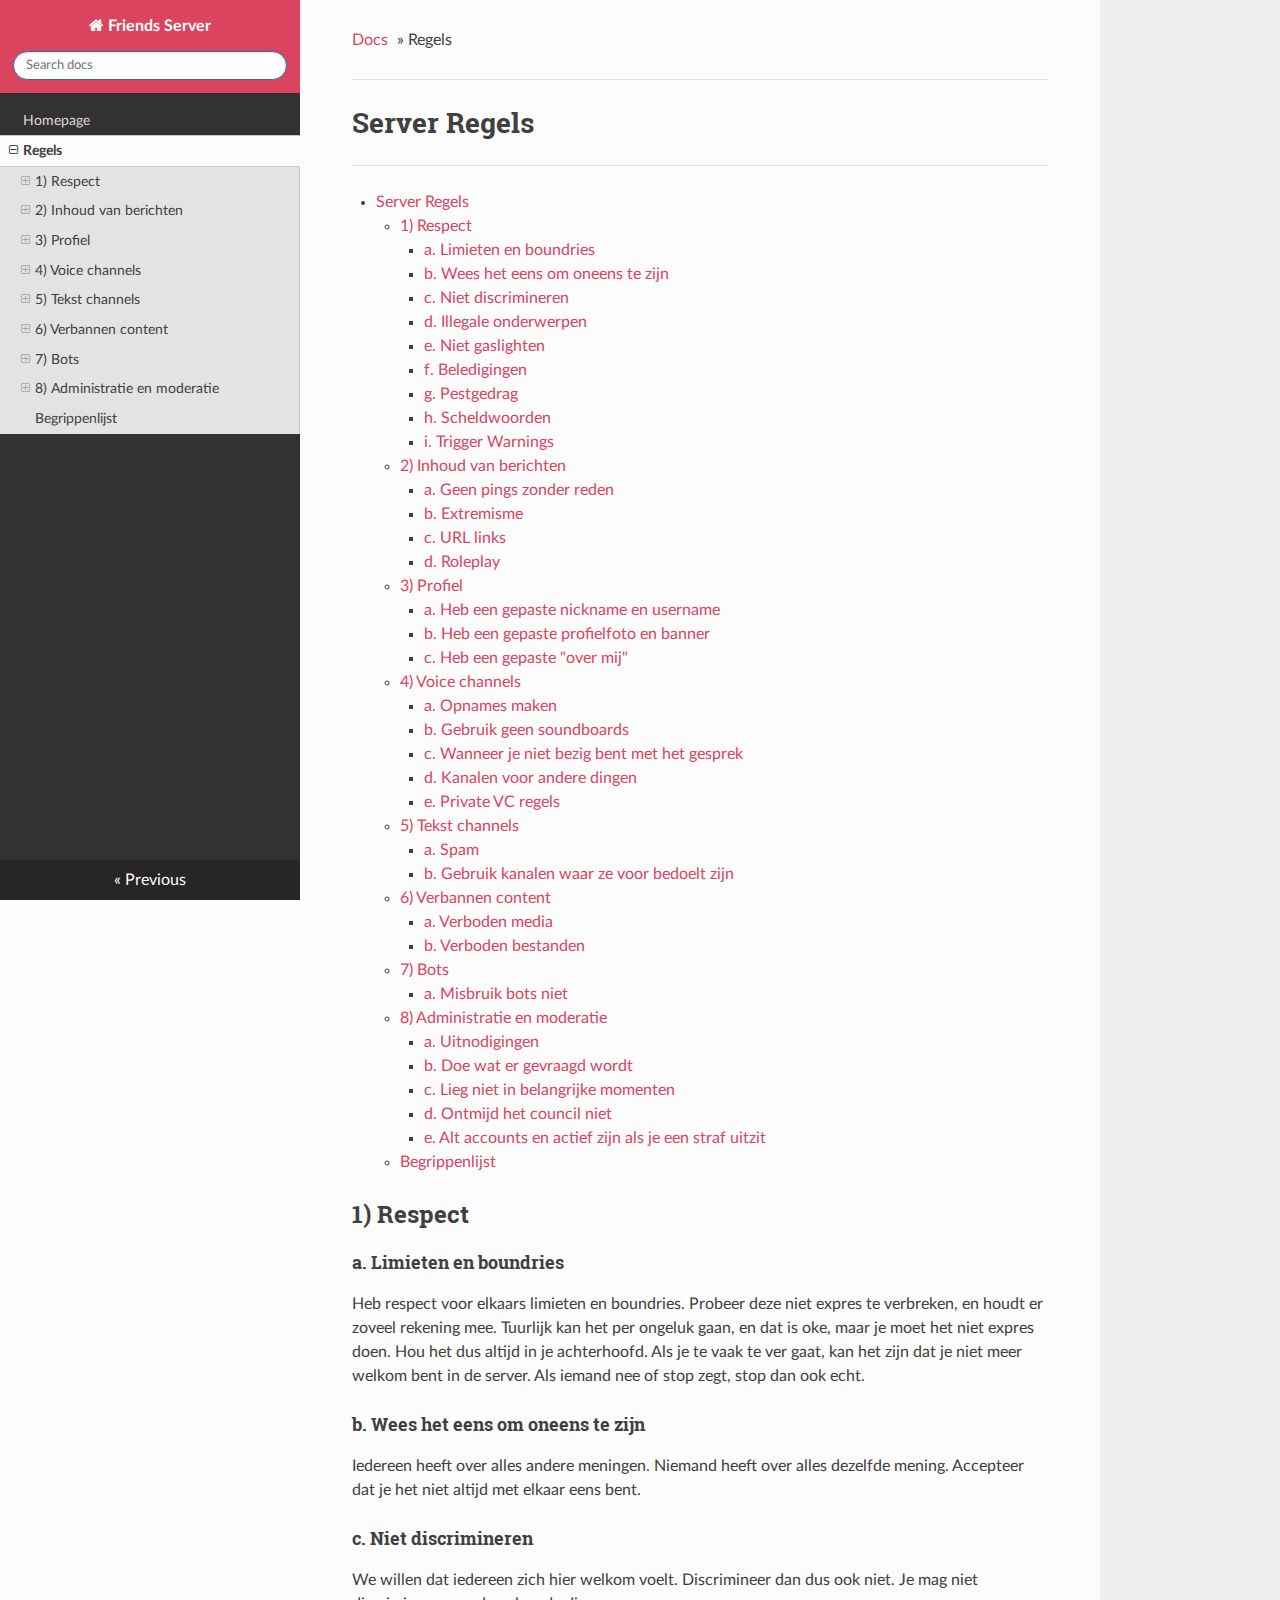
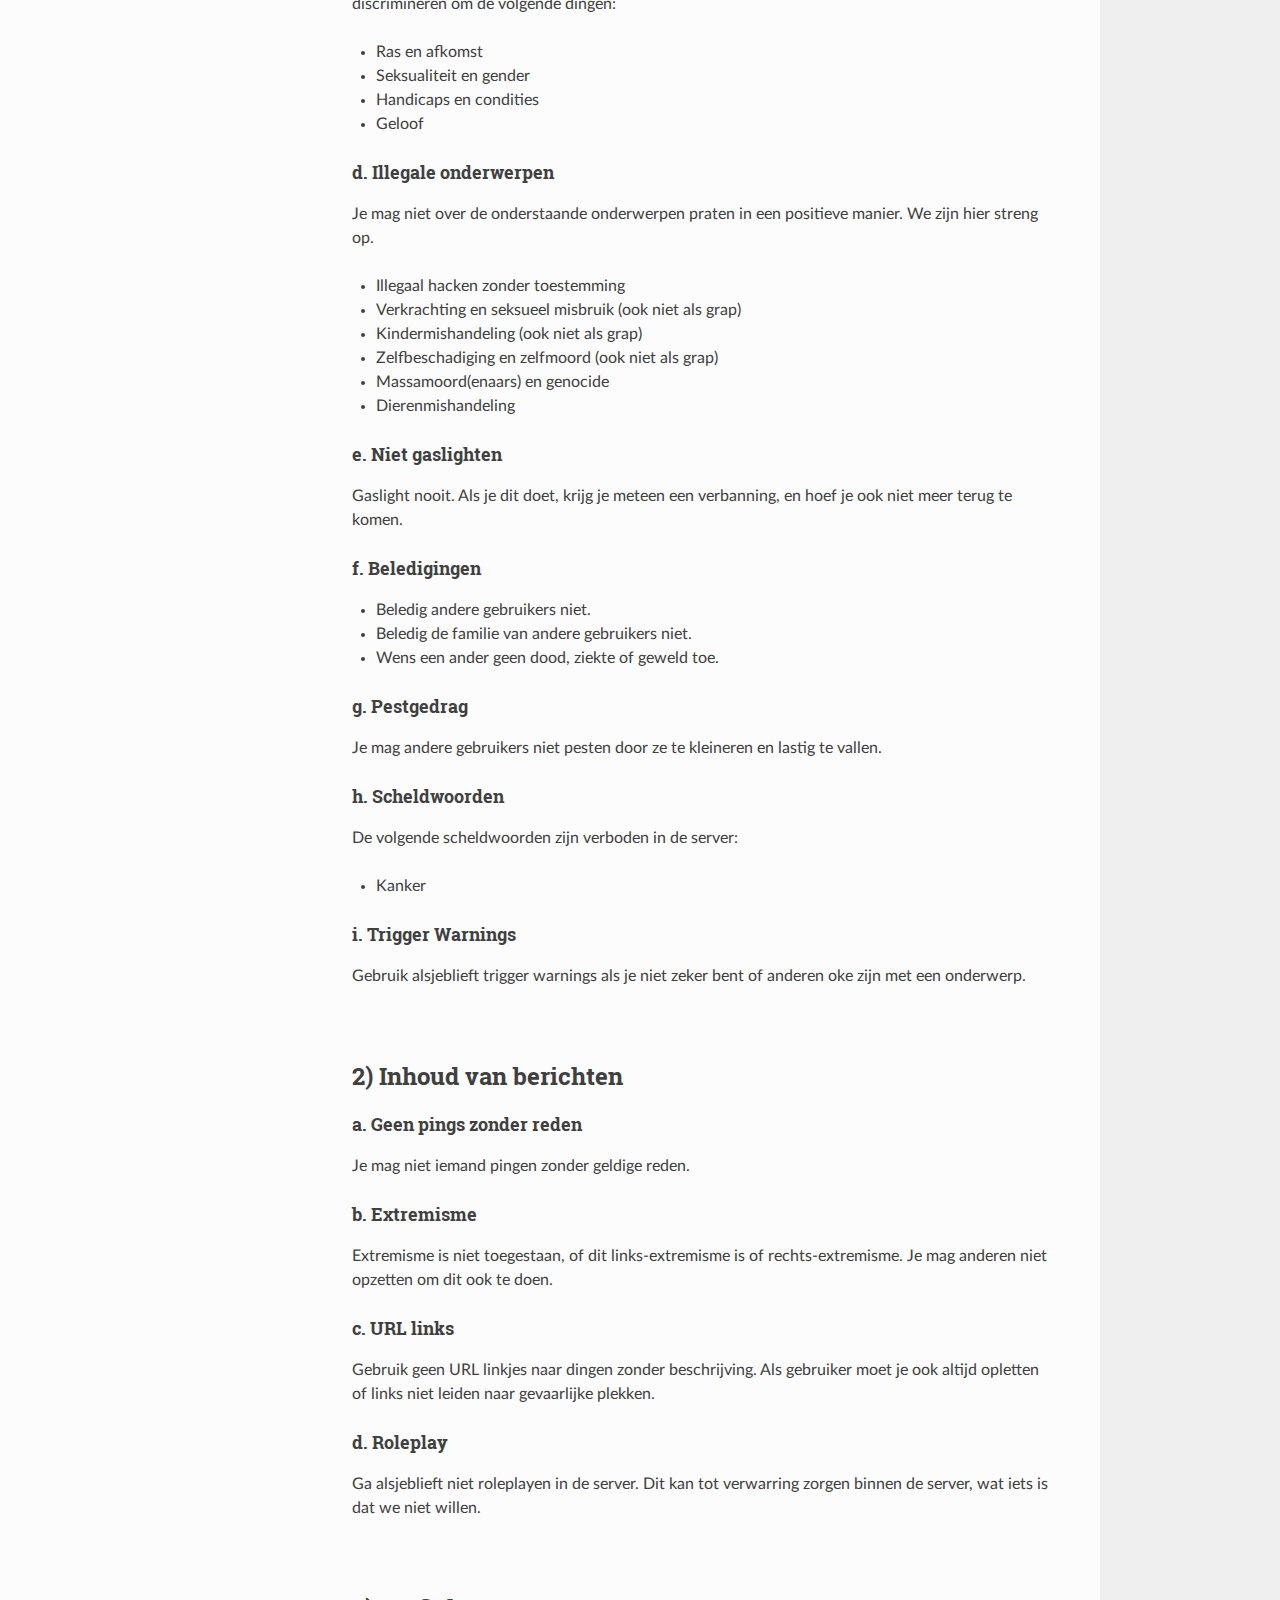
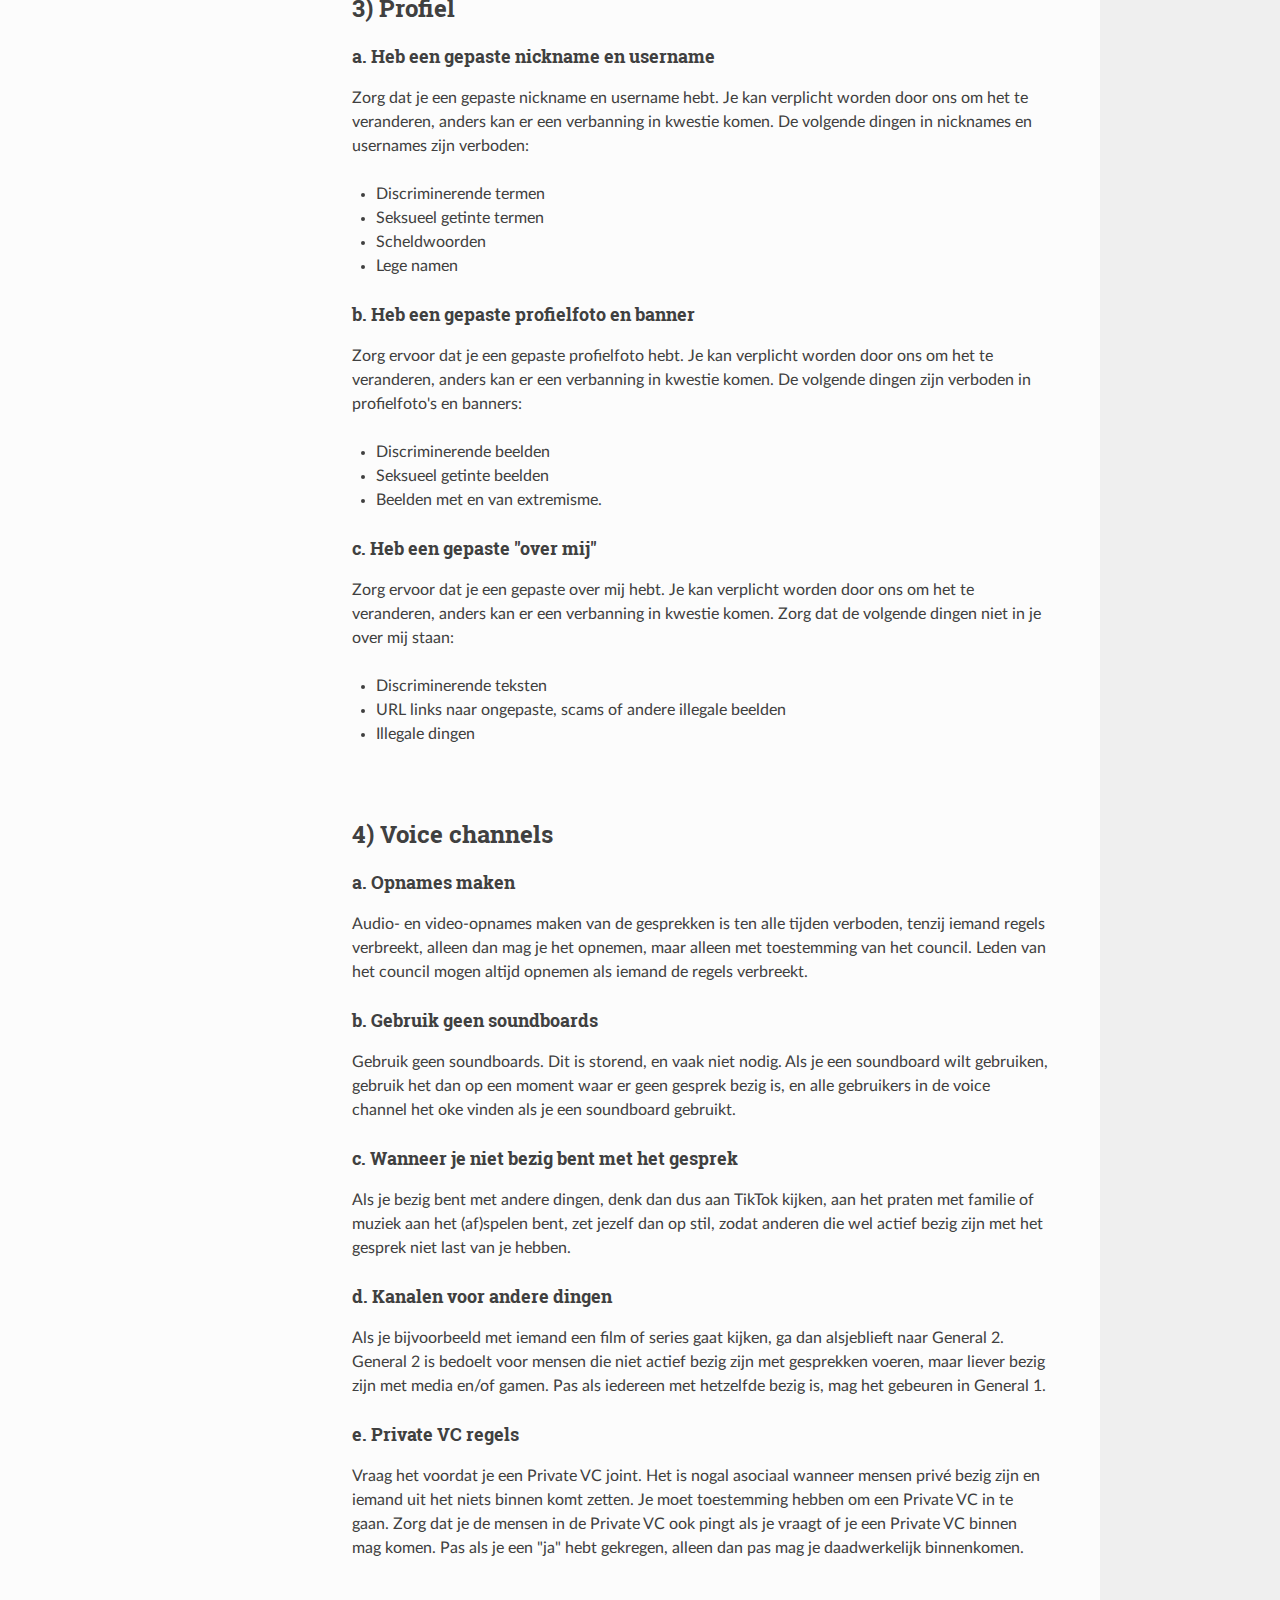
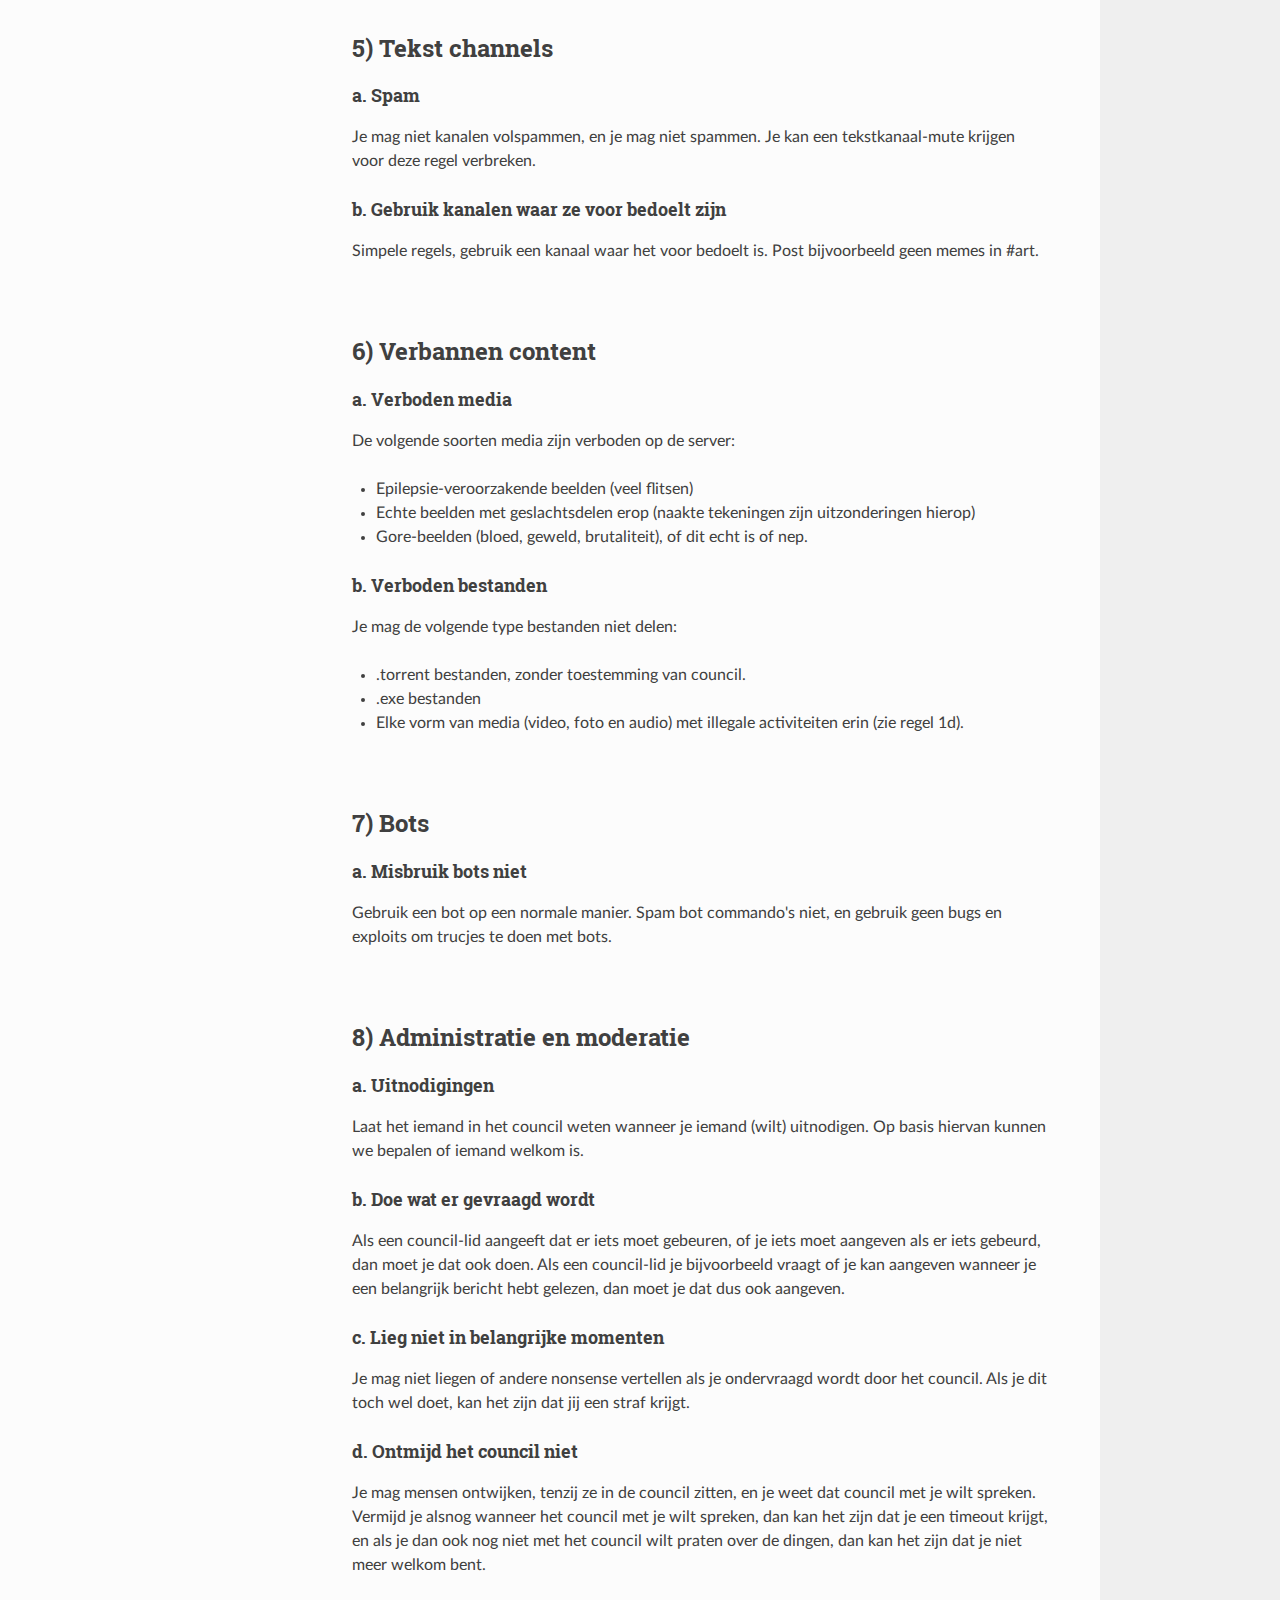
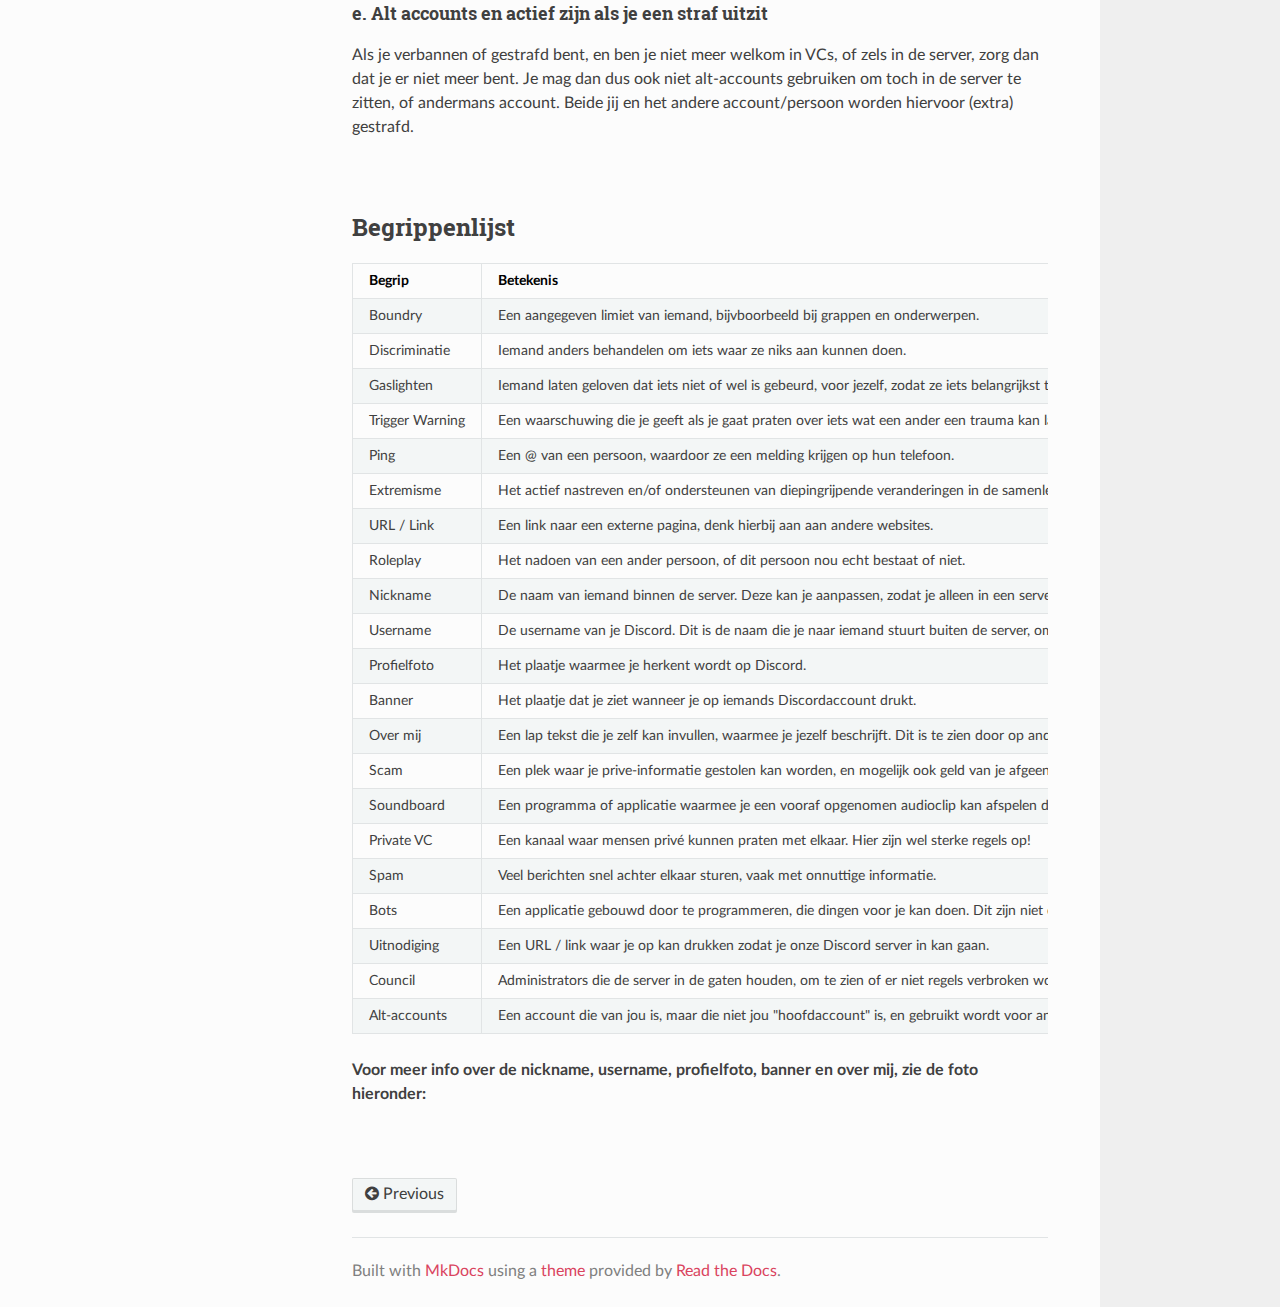
==== commit d3c59edf: "Add files via upload" ====
--- a/regels/index.html
+++ b/regels/index.html
@@ -104,6 +104,10 @@
     <li class="toctree-l3"><a class="reference internal" href="#b-gebruik-geen-soundboards">b. Gebruik geen soundboards</a>
     </li>
     <li class="toctree-l3"><a class="reference internal" href="#c-wanneer-je-niet-bezig-bent-met-het-gesprek">c. Wanneer je niet bezig bent met het gesprek</a>
+    </li>
+    <li class="toctree-l3"><a class="reference internal" href="#d-kanalen-voor-andere-dingen">d. Kanalen voor andere dingen</a>
+    </li>
+    <li class="toctree-l3"><a class="reference internal" href="#e-private-vc-regels">e. Private VC regels</a>
     </li>
         </ul>
     </li>
@@ -215,6 +219,8 @@
 <li><a href="#a-opnames-maken">a. Opnames maken</a></li>
 <li><a href="#b-gebruik-geen-soundboards">b. Gebruik geen soundboards</a></li>
 <li><a href="#c-wanneer-je-niet-bezig-bent-met-het-gesprek">c. Wanneer je niet bezig bent met het gesprek</a></li>
+<li><a href="#d-kanalen-voor-andere-dingen">d. Kanalen voor andere dingen</a></li>
+<li><a href="#e-private-vc-regels">e. Private VC regels</a></li>
 </ul>
 </li>
 <li><a href="#5-tekst-channels">5) Tekst channels</a><ul>
@@ -284,6 +290,9 @@
 </ul>
 <h3 id="i-trigger-warnings">i. Trigger Warnings</h3>
 <p>Gebruik alsjeblieft trigger warnings als je niet zeker bent of anderen oke zijn met een onderwerp. </p>
+
+<p>&nbsp;</p> 
+
 <h2 id="2-inhoud-van-berichten">2) Inhoud van berichten</h2>
 <h3 id="a-geen-pings-zonder-reden">a. Geen pings zonder reden</h3>
 <p>Je mag niet iemand pingen zonder geldige reden.</p>
@@ -293,6 +302,9 @@
 <p>Gebruik geen URL linkjes naar dingen zonder beschrijving. Als gebruiker moet je ook altijd opletten of links niet leiden naar gevaarlijke plekken. </p>
 <h3 id="d-roleplay">d. Roleplay</h3>
 <p>Ga alsjeblieft niet roleplayen in de server. Dit kan tot verwarring zorgen binnen de server, wat iets is dat we niet willen.</p>
+
+<p>&nbsp;</p> 
+
 <h2 id="3-profiel">3) Profiel</h2>
 <h3 id="a-heb-een-gepaste-nickname-en-username">a. Heb een gepaste nickname en username</h3>
 <p>Zorg dat je een gepaste nickname en username hebt. Je kan verplicht worden door ons om het te veranderen, anders kan er een verbanning in kwestie komen. De volgende dingen in nicknames en usernames zijn verboden:</p>
@@ -316,6 +328,9 @@
 <li>URL links naar ongepaste, scams of andere illegale beelden</li>
 <li>Illegale dingen </li>
 </ul>
+
+<p>&nbsp;</p> 
+
 <h2 id="4-voice-channels">4) Voice channels</h2>
 <h3 id="a-opnames-maken">a. Opnames maken</h3>
 <p>Audio- en video-opnames maken van de gesprekken is ten alle tijden verboden, tenzij iemand regels verbreekt, alleen dan mag je het opnemen, maar alleen met toestemming van het council. Leden van het council mogen altijd opnemen als iemand de regels verbreekt.</p>
@@ -323,11 +338,21 @@
 <p>Gebruik geen soundboards. Dit is storend, en vaak niet nodig. Als je een soundboard wilt gebruiken, gebruik het dan op een moment waar er geen gesprek bezig is, en alle gebruikers in de voice channel het oke vinden als je een soundboard gebruikt.</p>
 <h3 id="c-wanneer-je-niet-bezig-bent-met-het-gesprek">c. Wanneer je niet bezig bent met het gesprek</h3>
 <p>Als je bezig bent met andere dingen, denk dan dus aan TikTok kijken, aan het praten met familie of muziek aan het (af)spelen bent, zet jezelf dan op stil, zodat anderen die wel actief bezig zijn met het gesprek niet last van je hebben.</p>
+<h3 id="d-kanalen-voor-andere-dingen">d. Kanalen voor andere dingen</h3>
+<p>Als je bijvoorbeeld met iemand een film of series gaat kijken, ga dan alsjeblieft naar General 2. General 2 is bedoelt voor mensen die niet actief bezig zijn met gesprekken voeren, maar liever bezig zijn met media en/of gamen. Pas als iedereen met hetzelfde bezig is, mag het gebeuren in General 1.</p>
+<h3 id="e-private-vc-regels">e. Private VC regels</h3>
+<p>Vraag het voordat je een Private VC joint. Het is nogal asociaal wanneer mensen privé bezig zijn en iemand uit het niets binnen komt zetten. Je moet toestemming hebben om een Private VC in te gaan. Zorg dat je de mensen in de Private VC ook pingt als je vraagt of je een Private VC binnen mag komen. Pas als je een "ja" hebt gekregen, alleen dan pas mag je daadwerkelijk binnenkomen.</p>
+
+<p>&nbsp;</p> 
+
 <h2 id="5-tekst-channels">5) Tekst channels</h2>
 <h3 id="a-spam">a. Spam</h3>
 <p>Je mag niet kanalen volspammen, en je mag niet spammen. Je kan een tekstkanaal-mute krijgen voor deze regel verbreken.</p>
 <h3 id="b-gebruik-kanalen-waar-ze-voor-bedoelt-zijn">b. Gebruik kanalen waar ze voor bedoelt zijn</h3>
 <p>Simpele regels, gebruik een kanaal waar het voor bedoelt is. Post bijvoorbeeld geen memes in #art.</p>
+
+<p>&nbsp;</p> 
+
 <h2 id="6-verbannen-content">6) Verbannen content</h2>
 <h3 id="a-verboden-media">a. Verboden media</h3>
 <p>De volgende soorten media zijn verboden op de server:</p>
@@ -343,9 +368,15 @@
 <li>.exe bestanden</li>
 <li>Elke vorm van media (video, foto en audio) met illegale activiteiten erin (zie regel 1d).</li>
 </ul>
+
+<p>&nbsp;</p> 
+
 <h2 id="7-bots">7) Bots</h2>
 <h3 id="a-misbruik-bots-niet">a. Misbruik bots niet</h3>
 <p>Gebruik een bot op een normale manier. Spam bot commando's niet, en gebruik geen bugs en exploits om trucjes te doen met bots.</p>
+
+<p>&nbsp;</p> 
+
 <h2 id="8-administratie-en-moderatie">8) Administratie en moderatie</h2>
 <h3 id="a-uitnodigingen">a. Uitnodigingen</h3>
 <p>Laat het iemand in het council weten wanneer je iemand (wilt) uitnodigen. Op basis hiervan kunnen we bepalen of iemand welkom is.</p>
@@ -357,6 +388,9 @@
 <p>Je mag mensen ontwijken, tenzij ze in de council zitten, en je weet dat council met je wilt spreken. Vermijd je alsnog wanneer het council met je wilt spreken, dan kan het zijn dat je een timeout krijgt, en als je dan ook nog niet met het council wilt praten over de dingen, dan kan het zijn dat je niet meer welkom bent.</p>
 <h3 id="e-alt-accounts-en-actief-zijn-als-je-een-straf-uitzit">e. Alt accounts en actief zijn als je een straf uitzit</h3>
 <p>Als je verbannen of gestrafd bent, en ben je niet meer welkom in VCs, of zels in de server, zorg dan dat je er niet meer bent. Je mag dan dus ook niet alt-accounts gebruiken om toch in de server te zitten, of andermans account. Beide jij en het andere account/persoon worden hiervoor (extra) gestrafd.</p>
+
+<p>&nbsp;</p> 
+
 <h2 id="begrippenlijst">Begrippenlijst</h2>
 <table>
 <thead>
@@ -425,6 +459,10 @@
 <tr>
 <td>Soundboard</td>
 <td>Een programma of applicatie waarmee je een vooraf opgenomen audioclip kan afspelen door jou microfoon heen, waardoor anderen het kunnen horen.</td>
+</tr>
+<tr>
+<td>Private VC</td>
+<td>Een kanaal waar mensen privé kunnen praten met elkaar. Hier zijn wel sterke regels op!</td>
 </tr>
 <tr>
 <td>Spam</td>
--- a/css/theme.css
+++ b/css/theme.css
@@ -11,4 +11,4 @@
  *{-webkit-box-sizing:border-box;-moz-box-sizing:border-box;box-sizing:border-box}article,aside,details,figcaption,figure,footer,header,hgroup,nav,section{display:block}audio,canvas,video{display:inline-block;*display:inline;*zoom:1}audio:not([controls]){display:none}[hidden]{display:none}*{-webkit-box-sizing:border-box;-moz-box-sizing:border-box;box-sizing:border-box}html{font-size:100%;-webkit-text-size-adjust:100%;-ms-text-size-adjust:100%}body{margin:0}a:hover,a:active{outline:0}abbr[title]{border-bottom:1px dotted}b,strong{font-weight:bold}blockquote{margin:0}dfn{font-style:italic}ins{background:#ff9;color:#000;text-decoration:none}mark{background:#ff0;color:#000;font-style:italic;font-weight:bold}pre,code,.rst-content tt,.rst-content code,kbd,samp{font-family:monospace,serif;_font-family:"courier new",monospace;font-size:1em}pre{white-space:pre}q{quotes:none}q:before,q:after{content:"";content:none}small{font-size:85%}sub,sup{font-size:75%;line-height:0;position:relative;vertical-align:baseline}sup{top:-0.5em}sub{bottom:-0.25em}ul,ol,dl{margin:0;padding:0;list-style:none;list-style-image:none}li{list-style:none}dd{margin:0}img{border:0;-ms-interpolation-mode:bicubic;vertical-align:middle;max-width:100%}svg:not(:root){overflow:hidden}figure{margin:0}form{margin:0}fieldset{border:0;margin:0;padding:0}label{cursor:pointer}legend{border:0;*margin-left:-7px;padding:0;white-space:normal}button,input,select,textarea{font-size:100%;margin:0;vertical-align:baseline;*vertical-align:middle}button,input{line-height:normal}button,input[type="button"],input[type="reset"],input[type="submit"]{cursor:pointer;-webkit-appearance:button;*overflow:visible}button[disabled],input[disabled]{cursor:default}input[type="checkbox"],input[type="radio"]{box-sizing:border-box;padding:0;*width:13px;*height:13px}input[type="search"]{-webkit-appearance:textfield;-moz-box-sizing:content-box;-webkit-box-sizing:content-box;box-sizing:content-box}input[type="search"]::-webkit-search-decoration,input[type="search"]::-webkit-search-cancel-button{-webkit-appearance:none}button::-moz-focus-inner,input::-moz-focus-inner{border:0;padding:0}textarea{overflow:auto;vertical-align:top;resize:vertical}table{border-collapse:collapse;border-spacing:0}td{vertical-align:top}.chromeframe{margin:.2em 0;background:#ccc;color:#000;padding:.2em 0}.ir{display:block;border:0;text-indent:-999em;overflow:hidden;background-color:transparent;background-repeat:no-repeat;text-align:left;direction:ltr;*line-height:0}.ir br{display:none}.hidden{display:none !important;visibility:hidden}.visuallyhidden{border:0;clip:rect(0 0 0 0);height:1px;margin:-1px;overflow:hidden;padding:0;position:absolute;width:1px}.visuallyhidden.focusable:active,.visuallyhidden.focusable:focus{clip:auto;height:auto;margin:0;overflow:visible;position:static;width:auto}.invisible{visibility:hidden}.relative{position:relative}big,small{font-size:100%}@media print{html,body,section{background:none !important}*{box-shadow:none !important;text-shadow:none !important;filter:none !important;-ms-filter:none !important}a,a:visited{text-decoration:underline}.ir a:after,a[href^="javascript:"]:after,a[href^="#"]:after{content:""}pre,blockquote{page-break-inside:avoid}thead{display:table-header-group}tr,img{page-break-inside:avoid}img{max-width:100% !important}@page{margin:.5cm}p,h2,.rst-content .toctree-wrapper p.caption,h3{orphans:3;widows:3}h2,.rst-content .toctree-wrapper p.caption,h3{page-break-after:avoid}}.fa:before,.wy-menu-vertical li span.toctree-expand:before,.wy-menu-vertical li.on a span.toctree-expand:before,.wy-menu-vertical li.current>a span.toctree-expand:before,.rst-content .admonition-title:before,.rst-content h1 .headerlink:before,.rst-content h2 .headerlink:before,.rst-content h3 .headerlink:before,.rst-content h4 .headerlink:before,.rst-content h5 .headerlink:before,.rst-content h6 .headerlink:before,.rst-content dl dt .headerlink:before,.rst-content p.caption .headerlink:before,.rst-content table>caption .headerlink:before,.rst-content tt.download span:first-child:before,.rst-content code.download span:first-child:before,.icon:before,.wy-dropdown .caret:before,.wy-inline-validate.wy-inline-validate-success .wy-input-context:before,.wy-inline-validate.wy-inline-validate-danger .wy-input-context:before,.wy-inline-validate.wy-inline-validate-warning .wy-input-context:before,.wy-inline-validate.wy-inline-validate-info .wy-input-context:before,.wy-alert,.rst-content .note,.rst-content .attention,.rst-content .caution,.rst-content .danger,.rst-content .error,.rst-content .hint,.rst-content .important,.rst-content .tip,.rst-content .warning,.rst-content .seealso,.rst-content .admonition-todo,.rst-content .admonition,.btn,input[type="text"],input[type="password"],input[type="email"],input[type="url"],input[type="date"],input[type="month"],input[type="time"],input[type="datetime"],input[type="datetime-local"],input[type="week"],input[type="number"],input[type="search"],input[type="tel"],input[type="color"],select,textarea,.wy-menu-vertical li.on a,.wy-menu-vertical li.current>a,.wy-side-nav-search>a,.wy-side-nav-search .wy-dropdown>a,.wy-nav-top a{-webkit-font-smoothing:antialiased}.clearfix{*zoom:1}.clearfix:before,.clearfix:after{display:table;content:""}.clearfix:after{clear:both}/*!
   *  Font Awesome 4.7.0 by @davegandy - http://fontawesome.io - @fontawesome
   *  License - http://fontawesome.io/license (Font: SIL OFL 1.1, CSS: MIT License)
-  */@font-face{font-family:'FontAwesome';src:url("../fonts/fontawesome-webfont.eot?v=4.7.0");src:url("../fonts/fontawesome-webfont.eot?#iefix&v=4.7.0") format("embedded-opentype"),url("../fonts/fontawesome-webfont.woff2?v=4.7.0") format("woff2"),url("../fonts/fontawesome-webfont.woff?v=4.7.0") format("woff"),url("../fonts/fontawesome-webfont.ttf?v=4.7.0") format("truetype"),url("../fonts/fontawesome-webfont.svg?v=4.7.0#fontawesomeregular") format("svg");font-weight:normal;font-style:normal}.fa,.wy-menu-vertical li span.toctree-expand,.wy-menu-vertical li.on a span.toctree-expand,.wy-menu-vertical li.current>a span.toctree-expand,.rst-content .admonition-title,.rst-content h1 .headerlink,.rst-content h2 .headerlink,.rst-content h3 .headerlink,.rst-content h4 .headerlink,.rst-content h5 .headerlink,.rst-content h6 .headerlink,.rst-content dl dt .headerlink,.rst-content p.caption .headerlink,.rst-content table>caption .headerlink,.rst-content tt.download span:first-child,.rst-content code.download span:first-child,.icon{display:inline-block;font:normal normal normal 14px/1 FontAwesome;font-size:inherit;text-rendering:auto;-webkit-font-smoothing:antialiased;-moz-osx-font-smoothing:grayscale}.fa-lg{font-size:1.3333333333em;line-height:.75em;vertical-align:-15%}.fa-2x{font-size:2em}.fa-3x{font-size:3em}.fa-4x{font-size:4em}.fa-5x{font-size:5em}.fa-fw{width:1.2857142857em;text-align:center}.fa-ul{padding-left:0;margin-left:2.1428571429em;list-style-type:none}.fa-ul>li{position:relative}.fa-li{position:absolute;left:-2.1428571429em;width:2.1428571429em;top:.1428571429em;text-align:center}.fa-li.fa-lg{left:-1.8571428571em}.fa-border{padding:.2em .25em .15em;border:solid 0.08em #eee;border-radius:.1em}.fa-pull-left{float:left}.fa-pull-right{float:right}.fa.fa-pull-left,.wy-menu-vertical li span.fa-pull-left.toctree-expand,.wy-menu-vertical li.on a span.fa-pull-left.toctree-expand,.wy-menu-vertical li.current>a span.fa-pull-left.toctree-expand,.rst-content .fa-pull-left.admonition-title,.rst-content h1 .fa-pull-left.headerlink,.rst-content h2 .fa-pull-left.headerlink,.rst-content h3 .fa-pull-left.headerlink,.rst-content h4 .fa-pull-left.headerlink,.rst-content h5 .fa-pull-left.headerlink,.rst-content h6 .fa-pull-left.headerlink,.rst-content dl dt .fa-pull-left.headerlink,.rst-content p.caption .fa-pull-left.headerlink,.rst-content table>caption .fa-pull-left.headerlink,.rst-content tt.download span.fa-pull-left:first-child,.rst-content code.download span.fa-pull-left:first-child,.fa-pull-left.icon{margin-right:.3em}.fa.fa-pull-right,.wy-menu-vertical li span.fa-pull-right.toctree-expand,.wy-menu-vertical li.on a span.fa-pull-right.toctree-expand,.wy-menu-vertical li.current>a span.fa-pull-right.toctree-expand,.rst-content .fa-pull-right.admonition-title,.rst-content h1 .fa-pull-right.headerlink,.rst-content h2 .fa-pull-right.headerlink,.rst-content h3 .fa-pull-right.headerlink,.rst-content h4 .fa-pull-right.headerlink,.rst-content h5 .fa-pull-right.headerlink,.rst-content h6 .fa-pull-right.headerlink,.rst-content dl dt .fa-pull-right.headerlink,.rst-content p.caption .fa-pull-right.headerlink,.rst-content table>caption .fa-pull-right.headerlink,.rst-content tt.download span.fa-pull-right:first-child,.rst-content code.download span.fa-pull-right:first-child,.fa-pull-right.icon{margin-left:.3em}.pull-right{float:right}.pull-left{float:left}.fa.pull-left,.wy-menu-vertical li span.pull-left.toctree-expand,.wy-menu-vertical li.on a span.pull-left.toctree-expand,.wy-menu-vertical li.current>a span.pull-left.toctree-expand,.rst-content .pull-left.admonition-title,.rst-content h1 .pull-left.headerlink,.rst-content h2 .pull-left.headerlink,.rst-content h3 .pull-left.headerlink,.rst-content h4 .pull-left.headerlink,.rst-content h5 .pull-left.headerlink,.rst-content h6 .pull-left.headerlink,.rst-content dl dt .pull-left.headerlink,.rst-content p.caption .pull-left.headerlink,.rst-content table>caption .pull-left.headerlink,.rst-content tt.download span.pull-left:first-child,.rst-content code.download span.pull-left:first-child,.pull-left.icon{margin-right:.3em}.fa.pull-right,.wy-menu-vertical li span.pull-right.toctree-expand,.wy-menu-vertical li.on a span.pull-right.toctree-expand,.wy-menu-vertical li.current>a span.pull-right.toctree-expand,.rst-content .pull-right.admonition-title,.rst-content h1 .pull-right.headerlink,.rst-content h2 .pull-right.headerlink,.rst-content h3 .pull-right.headerlink,.rst-content h4 .pull-right.headerlink,.rst-content h5 .pull-right.headerlink,.rst-content h6 .pull-right.headerlink,.rst-content dl dt .pull-right.headerlink,.rst-content p.caption .pull-right.headerlink,.rst-content table>caption .pull-right.headerlink,.rst-content tt.download span.pull-right:first-child,.rst-content code.download span.pull-right:first-child,.pull-right.icon{margin-left:.3em}.fa-spin{-webkit-animation:fa-spin 2s infinite linear;animation:fa-spin 2s infinite linear}.fa-pulse{-webkit-animation:fa-spin 1s infinite steps(8);animation:fa-spin 1s infinite steps(8)}@-webkit-keyframes fa-spin{0%{-webkit-transform:rotate(0deg);transform:rotate(0deg)}100%{-webkit-transform:rotate(359deg);transform:rotate(359deg)}}@keyframes fa-spin{0%{-webkit-transform:rotate(0deg);transform:rotate(0deg)}100%{-webkit-transform:rotate(359deg);transform:rotate(359deg)}}.fa-rotate-90{-ms-filter:"progid:DXImageTransform.Microsoft.BasicImage(rotation=1)";-webkit-transform:rotate(90deg);-ms-transform:rotate(90deg);transform:rotate(90deg)}.fa-rotate-180{-ms-filter:"progid:DXImageTransform.Microsoft.BasicImage(rotation=2)";-webkit-transform:rotate(180deg);-ms-transform:rotate(180deg);transform:rotate(180deg)}.fa-rotate-270{-ms-filter:"progid:DXImageTransform.Microsoft.BasicImage(rotation=3)";-webkit-transform:rotate(270deg);-ms-transform:rotate(270deg);transform:rotate(270deg)}.fa-flip-horizontal{-ms-filter:"progid:DXImageTransform.Microsoft.BasicImage(rotation=0, mirror=1)";-webkit-transform:scale(-1, 1);-ms-transform:scale(-1, 1);transform:scale(-1, 1)}.fa-flip-vertical{-ms-filter:"progid:DXImageTransform.Microsoft.BasicImage(rotation=2, mirror=1)";-webkit-transform:scale(1, -1);-ms-transform:scale(1, -1);transform:scale(1, -1)}:root .fa-rotate-90,:root .fa-rotate-180,:root .fa-rotate-270,:root .fa-flip-horizontal,:root .fa-flip-vertical{filter:none}.fa-stack{position:relative;display:inline-block;width:2em;height:2em;line-height:2em;vertical-align:middle}.fa-stack-1x,.fa-stack-2x{position:absolute;left:0;width:100%;text-align:center}.fa-stack-1x{line-height:inherit}.fa-stack-2x{font-size:2em}.fa-inverse{color:#fff}.fa-glass:before{content:""}.fa-music:before{content:""}.fa-search:before,.icon-search:before{content:""}.fa-envelope-o:before{content:""}.fa-heart:before{content:""}.fa-star:before{content:""}.fa-star-o:before{content:""}.fa-user:before{content:""}.fa-film:before{content:""}.fa-th-large:before{content:""}.fa-th:before{content:""}.fa-th-list:before{content:""}.fa-check:before{content:""}.fa-remove:before,.fa-close:before,.fa-times:before{content:""}.fa-search-plus:before{content:""}.fa-search-minus:before{content:""}.fa-power-off:before{content:""}.fa-signal:before{content:""}.fa-gear:before,.fa-cog:before{content:""}.fa-trash-o:before{content:""}.fa-home:before,.icon-home:before{content:""}.fa-file-o:before{content:""}.fa-clock-o:before{content:""}.fa-road:before{content:""}.fa-download:before,.rst-content tt.download span:first-child:before,.rst-content code.download span:first-child:before{content:""}.fa-arrow-circle-o-down:before{content:""}.fa-arrow-circle-o-up:before{content:""}.fa-inbox:before{content:""}.fa-play-circle-o:before{content:""}.fa-rotate-right:before,.fa-repeat:before{content:""}.fa-refresh:before{content:""}.fa-list-alt:before{content:""}.fa-lock:before{content:""}.fa-flag:before{content:""}.fa-headphones:before{content:""}.fa-volume-off:before{content:""}.fa-volume-down:before{content:""}.fa-volume-up:before{content:""}.fa-qrcode:before{content:""}.fa-barcode:before{content:""}.fa-tag:before{content:""}.fa-tags:before{content:""}.fa-book:before,.icon-book:before{content:""}.fa-bookmark:before{content:""}.fa-print:before{content:""}.fa-camera:before{content:""}.fa-font:before{content:""}.fa-bold:before{content:""}.fa-italic:before{content:""}.fa-text-height:before{content:""}.fa-text-width:before{content:""}.fa-align-left:before{content:""}.fa-align-center:before{content:""}.fa-align-right:before{content:""}.fa-align-justify:before{content:""}.fa-list:before{content:""}.fa-dedent:before,.fa-outdent:before{content:""}.fa-indent:before{content:""}.fa-video-camera:before{content:""}.fa-photo:before,.fa-image:before,.fa-picture-o:before{content:""}.fa-pencil:before{content:""}.fa-map-marker:before{content:""}.fa-adjust:before{content:""}.fa-tint:before{content:""}.fa-edit:before,.fa-pencil-square-o:before{content:""}.fa-share-square-o:before{content:""}.fa-check-square-o:before{content:""}.fa-arrows:before{content:""}.fa-step-backward:before{content:""}.fa-fast-backward:before{content:""}.fa-backward:before{content:""}.fa-play:before{content:""}.fa-pause:before{content:""}.fa-stop:before{content:""}.fa-forward:before{content:""}.fa-fast-forward:before{content:""}.fa-step-forward:before{content:""}.fa-eject:before{content:""}.fa-chevron-left:before{content:""}.fa-chevron-right:before{content:""}.fa-plus-circle:before{content:""}.fa-minus-circle:before{content:""}.fa-times-circle:before,.wy-inline-validate.wy-inline-validate-danger .wy-input-context:before{content:""}.fa-check-circle:before,.wy-inline-validate.wy-inline-validate-success .wy-input-context:before{content:""}.fa-question-circle:before{content:""}.fa-info-circle:before{content:""}.fa-crosshairs:before{content:""}.fa-times-circle-o:before{content:""}.fa-check-circle-o:before{content:""}.fa-ban:before{content:""}.fa-arrow-left:before{content:""}.fa-arrow-right:before{content:""}.fa-arrow-up:before{content:""}.fa-arrow-down:before{content:""}.fa-mail-forward:before,.fa-share:before{content:""}.fa-expand:before{content:""}.fa-compress:before{content:""}.fa-plus:before{content:""}.fa-minus:before{content:""}.fa-asterisk:before{content:""}.fa-exclamation-circle:before,.wy-inline-validate.wy-inline-validate-warning .wy-input-context:before,.wy-inline-validate.wy-inline-validate-info .wy-input-context:before,.rst-content .admonition-title:before{content:""}.fa-gift:before{content:""}.fa-leaf:before{content:""}.fa-fire:before,.icon-fire:before{content:""}.fa-eye:before{content:""}.fa-eye-slash:before{content:""}.fa-warning:before,.fa-exclamation-triangle:before{content:""}.fa-plane:before{content:""}.fa-calendar:before{content:""}.fa-random:before{content:""}.fa-comment:before{content:""}.fa-magnet:before{content:""}.fa-chevron-up:before{content:""}.fa-chevron-down:before{content:""}.fa-retweet:before{content:""}.fa-shopping-cart:before{content:""}.fa-folder:before{content:""}.fa-folder-open:before{content:""}.fa-arrows-v:before{content:""}.fa-arrows-h:before{content:""}.fa-bar-chart-o:before,.fa-bar-chart:before{content:""}.fa-twitter-square:before{content:""}.fa-facebook-square:before{content:""}.fa-camera-retro:before{content:""}.fa-key:before{content:""}.fa-gears:before,.fa-cogs:before{content:""}.fa-comments:before{content:""}.fa-thumbs-o-up:before{content:""}.fa-thumbs-o-down:before{content:""}.fa-star-half:before{content:""}.fa-heart-o:before{content:""}.fa-sign-out:before{content:""}.fa-linkedin-square:before{content:""}.fa-thumb-tack:before{content:""}.fa-external-link:before{content:""}.fa-sign-in:before{content:""}.fa-trophy:before{content:""}.fa-github-square:before{content:""}.fa-upload:before{content:""}.fa-lemon-o:before{content:""}.fa-phone:before{content:""}.fa-square-o:before{content:""}.fa-bookmark-o:before{content:""}.fa-phone-square:before{content:""}.fa-twitter:before{content:""}.fa-facebook-f:before,.fa-facebook:before{content:""}.fa-github:before,.icon-github:before{content:""}.fa-unlock:before{content:""}.fa-credit-card:before{content:""}.fa-feed:before,.fa-rss:before{content:""}.fa-hdd-o:before{content:""}.fa-bullhorn:before{content:""}.fa-bell:before{content:""}.fa-certificate:before{content:""}.fa-hand-o-right:before{content:""}.fa-hand-o-left:before{content:""}.fa-hand-o-up:before{content:""}.fa-hand-o-down:before{content:""}.fa-arrow-circle-left:before,.icon-circle-arrow-left:before{content:""}.fa-arrow-circle-right:before,.icon-circle-arrow-right:before{content:""}.fa-arrow-circle-up:before{content:""}.fa-arrow-circle-down:before{content:""}.fa-globe:before{content:""}.fa-wrench:before{content:""}.fa-tasks:before{content:""}.fa-filter:before{content:""}.fa-briefcase:before{content:""}.fa-arrows-alt:before{content:""}.fa-group:before,.fa-users:before{content:""}.fa-chain:before,.fa-link:before,.icon-link:before{content:""}.fa-cloud:before{content:""}.fa-flask:before{content:""}.fa-cut:before,.fa-scissors:before{content:""}.fa-copy:before,.fa-files-o:before{content:""}.fa-paperclip:before{content:""}.fa-save:before,.fa-floppy-o:before{content:""}.fa-square:before{content:""}.fa-navicon:before,.fa-reorder:before,.fa-bars:before{content:""}.fa-list-ul:before{content:""}.fa-list-ol:before{content:""}.fa-strikethrough:before{content:""}.fa-underline:before{content:""}.fa-table:before{content:""}.fa-magic:before{content:""}.fa-truck:before{content:""}.fa-pinterest:before{content:""}.fa-pinterest-square:before{content:""}.fa-google-plus-square:before{content:""}.fa-google-plus:before{content:""}.fa-money:before{content:""}.fa-caret-down:before,.wy-dropdown .caret:before,.icon-caret-down:before{content:""}.fa-caret-up:before{content:""}.fa-caret-left:before{content:""}.fa-caret-right:before{content:""}.fa-columns:before{content:""}.fa-unsorted:before,.fa-sort:before{content:""}.fa-sort-down:before,.fa-sort-desc:before{content:""}.fa-sort-up:before,.fa-sort-asc:before{content:""}.fa-envelope:before{content:""}.fa-linkedin:before{content:""}.fa-rotate-left:before,.fa-undo:before{content:""}.fa-legal:before,.fa-gavel:before{content:""}.fa-dashboard:before,.fa-tachometer:before{content:""}.fa-comment-o:before{content:""}.fa-comments-o:before{content:""}.fa-flash:before,.fa-bolt:before{content:""}.fa-sitemap:before{content:""}.fa-umbrella:before{content:""}.fa-paste:before,.fa-clipboard:before{content:""}.fa-lightbulb-o:before{content:""}.fa-exchange:before{content:""}.fa-cloud-download:before{content:""}.fa-cloud-upload:before{content:""}.fa-user-md:before{content:""}.fa-stethoscope:before{content:""}.fa-suitcase:before{content:""}.fa-bell-o:before{content:""}.fa-coffee:before{content:""}.fa-cutlery:before{content:""}.fa-file-text-o:before{content:""}.fa-building-o:before{content:""}.fa-hospital-o:before{content:""}.fa-ambulance:before{content:""}.fa-medkit:before{content:""}.fa-fighter-jet:before{content:""}.fa-beer:before{content:""}.fa-h-square:before{content:""}.fa-plus-square:before{content:""}.fa-angle-double-left:before{content:""}.fa-angle-double-right:before{content:""}.fa-angle-double-up:before{content:""}.fa-angle-double-down:before{content:""}.fa-angle-left:before{content:""}.fa-angle-right:before{content:""}.fa-angle-up:before{content:""}.fa-angle-down:before{content:""}.fa-desktop:before{content:""}.fa-laptop:before{content:""}.fa-tablet:before{content:""}.fa-mobile-phone:before,.fa-mobile:before{content:""}.fa-circle-o:before{content:""}.fa-quote-left:before{content:""}.fa-quote-right:before{content:""}.fa-spinner:before{content:""}.fa-circle:before{content:""}.fa-mail-reply:before,.fa-reply:before{content:""}.fa-github-alt:before{content:""}.fa-folder-o:before{content:""}.fa-folder-open-o:before{content:""}.fa-smile-o:before{content:""}.fa-frown-o:before{content:""}.fa-meh-o:before{content:""}.fa-gamepad:before{content:""}.fa-keyboard-o:before{content:""}.fa-flag-o:before{content:""}.fa-flag-checkered:before{content:""}.fa-terminal:before{content:""}.fa-code:before{content:""}.fa-mail-reply-all:before,.fa-reply-all:before{content:""}.fa-star-half-empty:before,.fa-star-half-full:before,.fa-star-half-o:before{content:""}.fa-location-arrow:before{content:""}.fa-crop:before{content:""}.fa-code-fork:before{content:""}.fa-unlink:before,.fa-chain-broken:before{content:""}.fa-question:before{content:""}.fa-info:before{content:""}.fa-exclamation:before{content:""}.fa-superscript:before{content:""}.fa-subscript:before{content:""}.fa-eraser:before{content:""}.fa-puzzle-piece:before{content:""}.fa-microphone:before{content:""}.fa-microphone-slash:before{content:""}.fa-shield:before{content:""}.fa-calendar-o:before{content:""}.fa-fire-extinguisher:before{content:""}.fa-rocket:before{content:""}.fa-maxcdn:before{content:""}.fa-chevron-circle-left:before{content:""}.fa-chevron-circle-right:before{content:""}.fa-chevron-circle-up:before{content:""}.fa-chevron-circle-down:before{content:""}.fa-html5:before{content:""}.fa-css3:before{content:""}.fa-anchor:before{content:""}.fa-unlock-alt:before{content:""}.fa-bullseye:before{content:""}.fa-ellipsis-h:before{content:""}.fa-ellipsis-v:before{content:""}.fa-rss-square:before{content:""}.fa-play-circle:before{content:""}.fa-ticket:before{content:""}.fa-minus-square:before{content:""}.fa-minus-square-o:before,.wy-menu-vertical li.on a span.toctree-expand:before,.wy-menu-vertical li.current>a span.toctree-expand:before{content:""}.fa-level-up:before{content:""}.fa-level-down:before{content:""}.fa-check-square:before{content:""}.fa-pencil-square:before{content:""}.fa-external-link-square:before{content:""}.fa-share-square:before{content:""}.fa-compass:before{content:""}.fa-toggle-down:before,.fa-caret-square-o-down:before{content:""}.fa-toggle-up:before,.fa-caret-square-o-up:before{content:""}.fa-toggle-right:before,.fa-caret-square-o-right:before{content:""}.fa-euro:before,.fa-eur:before{content:""}.fa-gbp:before{content:""}.fa-dollar:before,.fa-usd:before{content:""}.fa-rupee:before,.fa-inr:before{content:""}.fa-cny:before,.fa-rmb:before,.fa-yen:before,.fa-jpy:before{content:""}.fa-ruble:before,.fa-rouble:before,.fa-rub:before{content:""}.fa-won:before,.fa-krw:before{content:""}.fa-bitcoin:before,.fa-btc:before{content:""}.fa-file:before{content:""}.fa-file-text:before{content:""}.fa-sort-alpha-asc:before{content:""}.fa-sort-alpha-desc:before{content:""}.fa-sort-amount-asc:before{content:""}.fa-sort-amount-desc:before{content:""}.fa-sort-numeric-asc:before{content:""}.fa-sort-numeric-desc:before{content:""}.fa-thumbs-up:before{content:""}.fa-thumbs-down:before{content:""}.fa-youtube-square:before{content:""}.fa-youtube:before{content:""}.fa-xing:before{content:""}.fa-xing-square:before{content:""}.fa-youtube-play:before{content:""}.fa-dropbox:before{content:""}.fa-stack-overflow:before{content:""}.fa-instagram:before{content:""}.fa-flickr:before{content:""}.fa-adn:before{content:""}.fa-bitbucket:before,.icon-bitbucket:before{content:""}.fa-bitbucket-square:before{content:""}.fa-tumblr:before{content:""}.fa-tumblr-square:before{content:""}.fa-long-arrow-down:before{content:""}.fa-long-arrow-up:before{content:""}.fa-long-arrow-left:before{content:""}.fa-long-arrow-right:before{content:""}.fa-apple:before{content:""}.fa-windows:before{content:""}.fa-android:before{content:""}.fa-linux:before{content:""}.fa-dribbble:before{content:""}.fa-skype:before{content:""}.fa-foursquare:before{content:""}.fa-trello:before{content:""}.fa-female:before{content:""}.fa-male:before{content:""}.fa-gittip:before,.fa-gratipay:before{content:""}.fa-sun-o:before{content:""}.fa-moon-o:before{content:""}.fa-archive:before{content:""}.fa-bug:before{content:""}.fa-vk:before{content:""}.fa-weibo:before{content:""}.fa-renren:before{content:""}.fa-pagelines:before{content:""}.fa-stack-exchange:before{content:""}.fa-arrow-circle-o-right:before{content:""}.fa-arrow-circle-o-left:before{content:""}.fa-toggle-left:before,.fa-caret-square-o-left:before{content:""}.fa-dot-circle-o:before{content:""}.fa-wheelchair:before{content:""}.fa-vimeo-square:before{content:""}.fa-turkish-lira:before,.fa-try:before{content:""}.fa-plus-square-o:before,.wy-menu-vertical li span.toctree-expand:before{content:""}.fa-space-shuttle:before{content:""}.fa-slack:before{content:""}.fa-envelope-square:before{content:""}.fa-wordpress:before{content:""}.fa-openid:before{content:""}.fa-institution:before,.fa-bank:before,.fa-university:before{content:""}.fa-mortar-board:before,.fa-graduation-cap:before{content:""}.fa-yahoo:before{content:""}.fa-google:before{content:""}.fa-reddit:before{content:""}.fa-reddit-square:before{content:""}.fa-stumbleupon-circle:before{content:""}.fa-stumbleupon:before{content:""}.fa-delicious:before{content:""}.fa-digg:before{content:""}.fa-pied-piper-pp:before{content:""}.fa-pied-piper-alt:before{content:""}.fa-drupal:before{content:""}.fa-joomla:before{content:""}.fa-language:before{content:""}.fa-fax:before{content:""}.fa-building:before{content:""}.fa-child:before{content:""}.fa-paw:before{content:""}.fa-spoon:before{content:""}.fa-cube:before{content:""}.fa-cubes:before{content:""}.fa-behance:before{content:""}.fa-behance-square:before{content:""}.fa-steam:before{content:""}.fa-steam-square:before{content:""}.fa-recycle:before{content:""}.fa-automobile:before,.fa-car:before{content:""}.fa-cab:before,.fa-taxi:before{content:""}.fa-tree:before{content:""}.fa-spotify:before{content:""}.fa-deviantart:before{content:""}.fa-soundcloud:before{content:""}.fa-database:before{content:""}.fa-file-pdf-o:before{content:""}.fa-file-word-o:before{content:""}.fa-file-excel-o:before{content:""}.fa-file-powerpoint-o:before{content:""}.fa-file-photo-o:before,.fa-file-picture-o:before,.fa-file-image-o:before{content:""}.fa-file-zip-o:before,.fa-file-archive-o:before{content:""}.fa-file-sound-o:before,.fa-file-audio-o:before{content:""}.fa-file-movie-o:before,.fa-file-video-o:before{content:""}.fa-file-code-o:before{content:""}.fa-vine:before{content:""}.fa-codepen:before{content:""}.fa-jsfiddle:before{content:""}.fa-life-bouy:before,.fa-life-buoy:before,.fa-life-saver:before,.fa-support:before,.fa-life-ring:before{content:""}.fa-circle-o-notch:before{content:""}.fa-ra:before,.fa-resistance:before,.fa-rebel:before{content:""}.fa-ge:before,.fa-empire:before{content:""}.fa-git-square:before{content:""}.fa-git:before{content:""}.fa-y-combinator-square:before,.fa-yc-square:before,.fa-hacker-news:before{content:""}.fa-tencent-weibo:before{content:""}.fa-qq:before{content:""}.fa-wechat:before,.fa-weixin:before{content:""}.fa-send:before,.fa-paper-plane:before{content:""}.fa-send-o:before,.fa-paper-plane-o:before{content:""}.fa-history:before{content:""}.fa-circle-thin:before{content:""}.fa-header:before{content:""}.fa-paragraph:before{content:""}.fa-sliders:before{content:""}.fa-share-alt:before{content:""}.fa-share-alt-square:before{content:""}.fa-bomb:before{content:""}.fa-soccer-ball-o:before,.fa-futbol-o:before{content:""}.fa-tty:before{content:""}.fa-binoculars:before{content:""}.fa-plug:before{content:""}.fa-slideshare:before{content:""}.fa-twitch:before{content:""}.fa-yelp:before{content:""}.fa-newspaper-o:before{content:""}.fa-wifi:before{content:""}.fa-calculator:before{content:""}.fa-paypal:before{content:""}.fa-google-wallet:before{content:""}.fa-cc-visa:before{content:""}.fa-cc-mastercard:before{content:""}.fa-cc-discover:before{content:""}.fa-cc-amex:before{content:""}.fa-cc-paypal:before{content:""}.fa-cc-stripe:before{content:""}.fa-bell-slash:before{content:""}.fa-bell-slash-o:before{content:""}.fa-trash:before{content:""}.fa-copyright:before{content:""}.fa-at:before{content:""}.fa-eyedropper:before{content:""}.fa-paint-brush:before{content:""}.fa-birthday-cake:before{content:""}.fa-area-chart:before{content:""}.fa-pie-chart:before{content:""}.fa-line-chart:before{content:""}.fa-lastfm:before{content:""}.fa-lastfm-square:before{content:""}.fa-toggle-off:before{content:""}.fa-toggle-on:before{content:""}.fa-bicycle:before{content:""}.fa-bus:before{content:""}.fa-ioxhost:before{content:""}.fa-angellist:before{content:""}.fa-cc:before{content:""}.fa-shekel:before,.fa-sheqel:before,.fa-ils:before{content:""}.fa-meanpath:before{content:""}.fa-buysellads:before{content:""}.fa-connectdevelop:before{content:""}.fa-dashcube:before{content:""}.fa-forumbee:before{content:""}.fa-leanpub:before{content:""}.fa-sellsy:before{content:""}.fa-shirtsinbulk:before{content:""}.fa-simplybuilt:before{content:""}.fa-skyatlas:before{content:""}.fa-cart-plus:before{content:""}.fa-cart-arrow-down:before{content:""}.fa-diamond:before{content:""}.fa-ship:before{content:""}.fa-user-secret:before{content:""}.fa-motorcycle:before{content:""}.fa-street-view:before{content:""}.fa-heartbeat:before{content:""}.fa-venus:before{content:""}.fa-mars:before{content:""}.fa-mercury:before{content:""}.fa-intersex:before,.fa-transgender:before{content:""}.fa-transgender-alt:before{content:""}.fa-venus-double:before{content:""}.fa-mars-double:before{content:""}.fa-venus-mars:before{content:""}.fa-mars-stroke:before{content:""}.fa-mars-stroke-v:before{content:""}.fa-mars-stroke-h:before{content:""}.fa-neuter:before{content:""}.fa-genderless:before{content:""}.fa-facebook-official:before{content:""}.fa-pinterest-p:before{content:""}.fa-whatsapp:before{content:""}.fa-server:before{content:""}.fa-user-plus:before{content:""}.fa-user-times:before{content:""}.fa-hotel:before,.fa-bed:before{content:""}.fa-viacoin:before{content:""}.fa-train:before{content:""}.fa-subway:before{content:""}.fa-medium:before{content:""}.fa-yc:before,.fa-y-combinator:before{content:""}.fa-optin-monster:before{content:""}.fa-opencart:before{content:""}.fa-expeditedssl:before{content:""}.fa-battery-4:before,.fa-battery:before,.fa-battery-full:before{content:""}.fa-battery-3:before,.fa-battery-three-quarters:before{content:""}.fa-battery-2:before,.fa-battery-half:before{content:""}.fa-battery-1:before,.fa-battery-quarter:before{content:""}.fa-battery-0:before,.fa-battery-empty:before{content:""}.fa-mouse-pointer:before{content:""}.fa-i-cursor:before{content:""}.fa-object-group:before{content:""}.fa-object-ungroup:before{content:""}.fa-sticky-note:before{content:""}.fa-sticky-note-o:before{content:""}.fa-cc-jcb:before{content:""}.fa-cc-diners-club:before{content:""}.fa-clone:before{content:""}.fa-balance-scale:before{content:""}.fa-hourglass-o:before{content:""}.fa-hourglass-1:before,.fa-hourglass-start:before{content:""}.fa-hourglass-2:before,.fa-hourglass-half:before{content:""}.fa-hourglass-3:before,.fa-hourglass-end:before{content:""}.fa-hourglass:before{content:""}.fa-hand-grab-o:before,.fa-hand-rock-o:before{content:""}.fa-hand-stop-o:before,.fa-hand-paper-o:before{content:""}.fa-hand-scissors-o:before{content:""}.fa-hand-lizard-o:before{content:""}.fa-hand-spock-o:before{content:""}.fa-hand-pointer-o:before{content:""}.fa-hand-peace-o:before{content:""}.fa-trademark:before{content:""}.fa-registered:before{content:""}.fa-creative-commons:before{content:""}.fa-gg:before{content:""}.fa-gg-circle:before{content:""}.fa-tripadvisor:before{content:""}.fa-odnoklassniki:before{content:""}.fa-odnoklassniki-square:before{content:""}.fa-get-pocket:before{content:""}.fa-wikipedia-w:before{content:""}.fa-safari:before{content:""}.fa-chrome:before{content:""}.fa-firefox:before{content:""}.fa-opera:before{content:""}.fa-internet-explorer:before{content:""}.fa-tv:before,.fa-television:before{content:""}.fa-contao:before{content:""}.fa-500px:before{content:""}.fa-amazon:before{content:""}.fa-calendar-plus-o:before{content:""}.fa-calendar-minus-o:before{content:""}.fa-calendar-times-o:before{content:""}.fa-calendar-check-o:before{content:""}.fa-industry:before{content:""}.fa-map-pin:before{content:""}.fa-map-signs:before{content:""}.fa-map-o:before{content:""}.fa-map:before{content:""}.fa-commenting:before{content:""}.fa-commenting-o:before{content:""}.fa-houzz:before{content:""}.fa-vimeo:before{content:""}.fa-black-tie:before{content:""}.fa-fonticons:before{content:""}.fa-reddit-alien:before{content:""}.fa-edge:before{content:""}.fa-credit-card-alt:before{content:""}.fa-codiepie:before{content:""}.fa-modx:before{content:""}.fa-fort-awesome:before{content:""}.fa-usb:before{content:""}.fa-product-hunt:before{content:""}.fa-mixcloud:before{content:""}.fa-scribd:before{content:""}.fa-pause-circle:before{content:""}.fa-pause-circle-o:before{content:""}.fa-stop-circle:before{content:""}.fa-stop-circle-o:before{content:""}.fa-shopping-bag:before{content:""}.fa-shopping-basket:before{content:""}.fa-hashtag:before{content:""}.fa-bluetooth:before{content:""}.fa-bluetooth-b:before{content:""}.fa-percent:before{content:""}.fa-gitlab:before,.icon-gitlab:before{content:""}.fa-wpbeginner:before{content:""}.fa-wpforms:before{content:""}.fa-envira:before{content:""}.fa-universal-access:before{content:""}.fa-wheelchair-alt:before{content:""}.fa-question-circle-o:before{content:""}.fa-blind:before{content:""}.fa-audio-description:before{content:""}.fa-volume-control-phone:before{content:""}.fa-braille:before{content:""}.fa-assistive-listening-systems:before{content:""}.fa-asl-interpreting:before,.fa-american-sign-language-interpreting:before{content:""}.fa-deafness:before,.fa-hard-of-hearing:before,.fa-deaf:before{content:""}.fa-glide:before{content:""}.fa-glide-g:before{content:""}.fa-signing:before,.fa-sign-language:before{content:""}.fa-low-vision:before{content:""}.fa-viadeo:before{content:""}.fa-viadeo-square:before{content:""}.fa-snapchat:before{content:""}.fa-snapchat-ghost:before{content:""}.fa-snapchat-square:before{content:""}.fa-pied-piper:before{content:""}.fa-first-order:before{content:""}.fa-yoast:before{content:""}.fa-themeisle:before{content:""}.fa-google-plus-circle:before,.fa-google-plus-official:before{content:""}.fa-fa:before,.fa-font-awesome:before{content:""}.fa-handshake-o:before{content:""}.fa-envelope-open:before{content:""}.fa-envelope-open-o:before{content:""}.fa-linode:before{content:""}.fa-address-book:before{content:""}.fa-address-book-o:before{content:""}.fa-vcard:before,.fa-address-card:before{content:""}.fa-vcard-o:before,.fa-address-card-o:before{content:""}.fa-user-circle:before{content:""}.fa-user-circle-o:before{content:""}.fa-user-o:before{content:""}.fa-id-badge:before{content:""}.fa-drivers-license:before,.fa-id-card:before{content:""}.fa-drivers-license-o:before,.fa-id-card-o:before{content:""}.fa-quora:before{content:""}.fa-free-code-camp:before{content:""}.fa-telegram:before{content:""}.fa-thermometer-4:before,.fa-thermometer:before,.fa-thermometer-full:before{content:""}.fa-thermometer-3:before,.fa-thermometer-three-quarters:before{content:""}.fa-thermometer-2:before,.fa-thermometer-half:before{content:""}.fa-thermometer-1:before,.fa-thermometer-quarter:before{content:""}.fa-thermometer-0:before,.fa-thermometer-empty:before{content:""}.fa-shower:before{content:""}.fa-bathtub:before,.fa-s15:before,.fa-bath:before{content:""}.fa-podcast:before{content:""}.fa-window-maximize:before{content:""}.fa-window-minimize:before{content:""}.fa-window-restore:before{content:""}.fa-times-rectangle:before,.fa-window-close:before{content:""}.fa-times-rectangle-o:before,.fa-window-close-o:before{content:""}.fa-bandcamp:before{content:""}.fa-grav:before{content:""}.fa-etsy:before{content:""}.fa-imdb:before{content:""}.fa-ravelry:before{content:""}.fa-eercast:before{content:""}.fa-microchip:before{content:""}.fa-snowflake-o:before{content:""}.fa-superpowers:before{content:""}.fa-wpexplorer:before{content:""}.fa-meetup:before{content:""}.sr-only{position:absolute;width:1px;height:1px;padding:0;margin:-1px;overflow:hidden;clip:rect(0, 0, 0, 0);border:0}.sr-only-focusable:active,.sr-only-focusable:focus{position:static;width:auto;height:auto;margin:0;overflow:visible;clip:auto}.fa,.wy-menu-vertical li span.toctree-expand,.wy-menu-vertical li.on a span.toctree-expand,.wy-menu-vertical li.current>a span.toctree-expand,.rst-content .admonition-title,.rst-content h1 .headerlink,.rst-content h2 .headerlink,.rst-content h3 .headerlink,.rst-content h4 .headerlink,.rst-content h5 .headerlink,.rst-content h6 .headerlink,.rst-content dl dt .headerlink,.rst-content p.caption .headerlink,.rst-content table>caption .headerlink,.rst-content tt.download span:first-child,.rst-content code.download span:first-child,.icon,.wy-dropdown .caret,.wy-inline-validate.wy-inline-validate-success .wy-input-context,.wy-inline-validate.wy-inline-validate-danger .wy-input-context,.wy-inline-validate.wy-inline-validate-warning .wy-input-context,.wy-inline-validate.wy-inline-validate-info .wy-input-context{font-family:inherit}.fa:before,.wy-menu-vertical li span.toctree-expand:before,.wy-menu-vertical li.on a span.toctree-expand:before,.wy-menu-vertical li.current>a span.toctree-expand:before,.rst-content .admonition-title:before,.rst-content h1 .headerlink:before,.rst-content h2 .headerlink:before,.rst-content h3 .headerlink:before,.rst-content h4 .headerlink:before,.rst-content h5 .headerlink:before,.rst-content h6 .headerlink:before,.rst-content dl dt .headerlink:before,.rst-content p.caption .headerlink:before,.rst-content table>caption .headerlink:before,.rst-content tt.download span:first-child:before,.rst-content code.download span:first-child:before,.icon:before,.wy-dropdown .caret:before,.wy-inline-validate.wy-inline-validate-success .wy-input-context:before,.wy-inline-validate.wy-inline-validate-danger .wy-input-context:before,.wy-inline-validate.wy-inline-validate-warning .wy-input-context:before,.wy-inline-validate.wy-inline-validate-info .wy-input-context:before{font-family:"FontAwesome";display:inline-block;font-style:normal;font-weight:normal;line-height:1;text-decoration:inherit}a .fa,a .wy-menu-vertical li span.toctree-expand,.wy-menu-vertical li a span.toctree-expand,.wy-menu-vertical li.on a span.toctree-expand,.wy-menu-vertical li.current>a span.toctree-expand,a .rst-content .admonition-title,.rst-content a .admonition-title,a .rst-content h1 .headerlink,.rst-content h1 a .headerlink,a .rst-content h2 .headerlink,.rst-content h2 a .headerlink,a .rst-content h3 .headerlink,.rst-content h3 a .headerlink,a .rst-content h4 .headerlink,.rst-content h4 a .headerlink,a .rst-content h5 .headerlink,.rst-content h5 a .headerlink,a .rst-content h6 .headerlink,.rst-content h6 a .headerlink,a .rst-content dl dt .headerlink,.rst-content dl dt a .headerlink,a .rst-content p.caption .headerlink,.rst-content p.caption a .headerlink,a .rst-content table>caption .headerlink,.rst-content table>caption a .headerlink,a .rst-content tt.download span:first-child,.rst-content tt.download a span:first-child,a .rst-content code.download span:first-child,.rst-content code.download a span:first-child,a .icon{display:inline-block;text-decoration:inherit}.btn .fa,.btn .wy-menu-vertical li span.toctree-expand,.wy-menu-vertical li .btn span.toctree-expand,.btn .wy-menu-vertical li.on a span.toctree-expand,.wy-menu-vertical li.on a .btn span.toctree-expand,.btn .wy-menu-vertical li.current>a span.toctree-expand,.wy-menu-vertical li.current>a .btn span.toctree-expand,.btn .rst-content .admonition-title,.rst-content .btn .admonition-title,.btn .rst-content h1 .headerlink,.rst-content h1 .btn .headerlink,.btn .rst-content h2 .headerlink,.rst-content h2 .btn .headerlink,.btn .rst-content h3 .headerlink,.rst-content h3 .btn .headerlink,.btn .rst-content h4 .headerlink,.rst-content h4 .btn .headerlink,.btn .rst-content h5 .headerlink,.rst-content h5 .btn .headerlink,.btn .rst-content h6 .headerlink,.rst-content h6 .btn .headerlink,.btn .rst-content dl dt .headerlink,.rst-content dl dt .btn .headerlink,.btn .rst-content p.caption .headerlink,.rst-content p.caption .btn .headerlink,.btn .rst-content table>caption .headerlink,.rst-content table>caption .btn .headerlink,.btn .rst-content tt.download span:first-child,.rst-content tt.download .btn span:first-child,.btn .rst-content code.download span:first-child,.rst-content code.download .btn span:first-child,.btn .icon,.nav .fa,.nav .wy-menu-vertical li span.toctree-expand,.wy-menu-vertical li .nav span.toctree-expand,.nav .wy-menu-vertical li.on a span.toctree-expand,.wy-menu-vertical li.on a .nav span.toctree-expand,.nav .wy-menu-vertical li.current>a span.toctree-expand,.wy-menu-vertical li.current>a .nav span.toctree-expand,.nav .rst-content .admonition-title,.rst-content .nav .admonition-title,.nav .rst-content h1 .headerlink,.rst-content h1 .nav .headerlink,.nav .rst-content h2 .headerlink,.rst-content h2 .nav .headerlink,.nav .rst-content h3 .headerlink,.rst-content h3 .nav .headerlink,.nav .rst-content h4 .headerlink,.rst-content h4 .nav .headerlink,.nav .rst-content h5 .headerlink,.rst-content h5 .nav .headerlink,.nav .rst-content h6 .headerlink,.rst-content h6 .nav .headerlink,.nav .rst-content dl dt .headerlink,.rst-content dl dt .nav .headerlink,.nav .rst-content p.caption .headerlink,.rst-content p.caption .nav .headerlink,.nav .rst-content table>caption .headerlink,.rst-content table>caption .nav .headerlink,.nav .rst-content tt.download span:first-child,.rst-content tt.download .nav span:first-child,.nav .rst-content code.download span:first-child,.rst-content code.download .nav span:first-child,.nav .icon{display:inline}.btn .fa.fa-large,.btn .wy-menu-vertical li span.fa-large.toctree-expand,.wy-menu-vertical li .btn span.fa-large.toctree-expand,.btn .rst-content .fa-large.admonition-title,.rst-content .btn .fa-large.admonition-title,.btn .rst-content h1 .fa-large.headerlink,.rst-content h1 .btn .fa-large.headerlink,.btn .rst-content h2 .fa-large.headerlink,.rst-content h2 .btn .fa-large.headerlink,.btn .rst-content h3 .fa-large.headerlink,.rst-content h3 .btn .fa-large.headerlink,.btn .rst-content h4 .fa-large.headerlink,.rst-content h4 .btn .fa-large.headerlink,.btn .rst-content h5 .fa-large.headerlink,.rst-content h5 .btn .fa-large.headerlink,.btn .rst-content h6 .fa-large.headerlink,.rst-content h6 .btn .fa-large.headerlink,.btn .rst-content dl dt .fa-large.headerlink,.rst-content dl dt .btn .fa-large.headerlink,.btn .rst-content p.caption .fa-large.headerlink,.rst-content p.caption .btn .fa-large.headerlink,.btn .rst-content table>caption .fa-large.headerlink,.rst-content table>caption .btn .fa-large.headerlink,.btn .rst-content tt.download span.fa-large:first-child,.rst-content tt.download .btn span.fa-large:first-child,.btn .rst-content code.download span.fa-large:first-child,.rst-content code.download .btn span.fa-large:first-child,.btn .fa-large.icon,.nav .fa.fa-large,.nav .wy-menu-vertical li span.fa-large.toctree-expand,.wy-menu-vertical li .nav span.fa-large.toctree-expand,.nav .rst-content .fa-large.admonition-title,.rst-content .nav .fa-large.admonition-title,.nav .rst-content h1 .fa-large.headerlink,.rst-content h1 .nav .fa-large.headerlink,.nav .rst-content h2 .fa-large.headerlink,.rst-content h2 .nav .fa-large.headerlink,.nav .rst-content h3 .fa-large.headerlink,.rst-content h3 .nav .fa-large.headerlink,.nav .rst-content h4 .fa-large.headerlink,.rst-content h4 .nav .fa-large.headerlink,.nav .rst-content h5 .fa-large.headerlink,.rst-content h5 .nav .fa-large.headerlink,.nav .rst-content h6 .fa-large.headerlink,.rst-content h6 .nav .fa-large.headerlink,.nav .rst-content dl dt .fa-large.headerlink,.rst-content dl dt .nav .fa-large.headerlink,.nav .rst-content p.caption .fa-large.headerlink,.rst-content p.caption .nav .fa-large.headerlink,.nav .rst-content table>caption .fa-large.headerlink,.rst-content table>caption .nav .fa-large.headerlink,.nav .rst-content tt.download span.fa-large:first-child,.rst-content tt.download .nav span.fa-large:first-child,.nav .rst-content code.download span.fa-large:first-child,.rst-content code.download .nav span.fa-large:first-child,.nav .fa-large.icon{line-height:.9em}.btn .fa.fa-spin,.btn .wy-menu-vertical li span.fa-spin.toctree-expand,.wy-menu-vertical li .btn span.fa-spin.toctree-expand,.btn .rst-content .fa-spin.admonition-title,.rst-content .btn .fa-spin.admonition-title,.btn .rst-content h1 .fa-spin.headerlink,.rst-content h1 .btn .fa-spin.headerlink,.btn .rst-content h2 .fa-spin.headerlink,.rst-content h2 .btn .fa-spin.headerlink,.btn .rst-content h3 .fa-spin.headerlink,.rst-content h3 .btn .fa-spin.headerlink,.btn .rst-content h4 .fa-spin.headerlink,.rst-content h4 .btn .fa-spin.headerlink,.btn .rst-content h5 .fa-spin.headerlink,.rst-content h5 .btn .fa-spin.headerlink,.btn .rst-content h6 .fa-spin.headerlink,.rst-content h6 .btn .fa-spin.headerlink,.btn .rst-content dl dt .fa-spin.headerlink,.rst-content dl dt .btn .fa-spin.headerlink,.btn .rst-content p.caption .fa-spin.headerlink,.rst-content p.caption .btn .fa-spin.headerlink,.btn .rst-content table>caption .fa-spin.headerlink,.rst-content table>caption .btn .fa-spin.headerlink,.btn .rst-content tt.download span.fa-spin:first-child,.rst-content tt.download .btn span.fa-spin:first-child,.btn .rst-content code.download span.fa-spin:first-child,.rst-content code.download .btn span.fa-spin:first-child,.btn .fa-spin.icon,.nav .fa.fa-spin,.nav .wy-menu-vertical li span.fa-spin.toctree-expand,.wy-menu-vertical li .nav span.fa-spin.toctree-expand,.nav .rst-content .fa-spin.admonition-title,.rst-content .nav .fa-spin.admonition-title,.nav .rst-content h1 .fa-spin.headerlink,.rst-content h1 .nav .fa-spin.headerlink,.nav .rst-content h2 .fa-spin.headerlink,.rst-content h2 .nav .fa-spin.headerlink,.nav .rst-content h3 .fa-spin.headerlink,.rst-content h3 .nav .fa-spin.headerlink,.nav .rst-content h4 .fa-spin.headerlink,.rst-content h4 .nav .fa-spin.headerlink,.nav .rst-content h5 .fa-spin.headerlink,.rst-content h5 .nav .fa-spin.headerlink,.nav .rst-content h6 .fa-spin.headerlink,.rst-content h6 .nav .fa-spin.headerlink,.nav .rst-content dl dt .fa-spin.headerlink,.rst-content dl dt .nav .fa-spin.headerlink,.nav .rst-content p.caption .fa-spin.headerlink,.rst-content p.caption .nav .fa-spin.headerlink,.nav .rst-content table>caption .fa-spin.headerlink,.rst-content table>caption .nav .fa-spin.headerlink,.nav .rst-content tt.download span.fa-spin:first-child,.rst-content tt.download .nav span.fa-spin:first-child,.nav .rst-content code.download span.fa-spin:first-child,.rst-content code.download .nav span.fa-spin:first-child,.nav .fa-spin.icon{display:inline-block}.btn.fa:before,.wy-menu-vertical li span.btn.toctree-expand:before,.rst-content .btn.admonition-title:before,.rst-content h1 .btn.headerlink:before,.rst-content h2 .btn.headerlink:before,.rst-content h3 .btn.headerlink:before,.rst-content h4 .btn.headerlink:before,.rst-content h5 .btn.headerlink:before,.rst-content h6 .btn.headerlink:before,.rst-content dl dt .btn.headerlink:before,.rst-content p.caption .btn.headerlink:before,.rst-content table>caption .btn.headerlink:before,.rst-content tt.download span.btn:first-child:before,.rst-content code.download span.btn:first-child:before,.btn.icon:before{opacity:.5;-webkit-transition:opacity .05s ease-in;-moz-transition:opacity .05s ease-in;transition:opacity .05s ease-in}.btn.fa:hover:before,.wy-menu-vertical li span.btn.toctree-expand:hover:before,.rst-content .btn.admonition-title:hover:before,.rst-content h1 .btn.headerlink:hover:before,.rst-content h2 .btn.headerlink:hover:before,.rst-content h3 .btn.headerlink:hover:before,.rst-content h4 .btn.headerlink:hover:before,.rst-content h5 .btn.headerlink:hover:before,.rst-content h6 .btn.headerlink:hover:before,.rst-content dl dt .btn.headerlink:hover:before,.rst-content p.caption .btn.headerlink:hover:before,.rst-content table>caption .btn.headerlink:hover:before,.rst-content tt.download span.btn:first-child:hover:before,.rst-content code.download span.btn:first-child:hover:before,.btn.icon:hover:before{opacity:1}.btn-mini .fa:before,.btn-mini .wy-menu-vertical li span.toctree-expand:before,.wy-menu-vertical li .btn-mini span.toctree-expand:before,.btn-mini .rst-content .admonition-title:before,.rst-content .btn-mini .admonition-title:before,.btn-mini .rst-content h1 .headerlink:before,.rst-content h1 .btn-mini .headerlink:before,.btn-mini .rst-content h2 .headerlink:before,.rst-content h2 .btn-mini .headerlink:before,.btn-mini .rst-content h3 .headerlink:before,.rst-content h3 .btn-mini .headerlink:before,.btn-mini .rst-content h4 .headerlink:before,.rst-content h4 .btn-mini .headerlink:before,.btn-mini .rst-content h5 .headerlink:before,.rst-content h5 .btn-mini .headerlink:before,.btn-mini .rst-content h6 .headerlink:before,.rst-content h6 .btn-mini .headerlink:before,.btn-mini .rst-content dl dt .headerlink:before,.rst-content dl dt .btn-mini .headerlink:before,.btn-mini .rst-content p.caption .headerlink:before,.rst-content p.caption .btn-mini .headerlink:before,.btn-mini .rst-content table>caption .headerlink:before,.rst-content table>caption .btn-mini .headerlink:before,.btn-mini .rst-content tt.download span:first-child:before,.rst-content tt.download .btn-mini span:first-child:before,.btn-mini .rst-content code.download span:first-child:before,.rst-content code.download .btn-mini span:first-child:before,.btn-mini .icon:before{font-size:14px;vertical-align:-15%}.wy-alert,.rst-content .note,.rst-content .attention,.rst-content .caution,.rst-content .danger,.rst-content .error,.rst-content .hint,.rst-content .important,.rst-content .tip,.rst-content .warning,.rst-content .seealso,.rst-content .admonition-todo,.rst-content .admonition{padding:12px;line-height:24px;margin-bottom:24px;background:#e7f2fa}.wy-alert-title,.rst-content .admonition-title{color:#fff;font-weight:bold;display:block;color:#fff;background:#6ab0de;margin:-12px;padding:6px 12px;margin-bottom:12px}.wy-alert.wy-alert-danger,.rst-content .wy-alert-danger.note,.rst-content .wy-alert-danger.attention,.rst-content .wy-alert-danger.caution,.rst-content .danger,.rst-content .error,.rst-content .wy-alert-danger.hint,.rst-content .wy-alert-danger.important,.rst-content .wy-alert-danger.tip,.rst-content .wy-alert-danger.warning,.rst-content .wy-alert-danger.seealso,.rst-content .wy-alert-danger.admonition-todo,.rst-content .wy-alert-danger.admonition{background:#fdf3f2}.wy-alert.wy-alert-danger .wy-alert-title,.rst-content .wy-alert-danger.note .wy-alert-title,.rst-content .wy-alert-danger.attention .wy-alert-title,.rst-content .wy-alert-danger.caution .wy-alert-title,.rst-content .danger .wy-alert-title,.rst-content .error .wy-alert-title,.rst-content .wy-alert-danger.hint .wy-alert-title,.rst-content .wy-alert-danger.important .wy-alert-title,.rst-content .wy-alert-danger.tip .wy-alert-title,.rst-content .wy-alert-danger.warning .wy-alert-title,.rst-content .wy-alert-danger.seealso .wy-alert-title,.rst-content .wy-alert-danger.admonition-todo .wy-alert-title,.rst-content .wy-alert-danger.admonition .wy-alert-title,.wy-alert.wy-alert-danger .rst-content .admonition-title,.rst-content .wy-alert.wy-alert-danger .admonition-title,.rst-content .wy-alert-danger.note .admonition-title,.rst-content .wy-alert-danger.attention .admonition-title,.rst-content .wy-alert-danger.caution .admonition-title,.rst-content .danger .admonition-title,.rst-content .error .admonition-title,.rst-content .wy-alert-danger.hint .admonition-title,.rst-content .wy-alert-danger.important .admonition-title,.rst-content .wy-alert-danger.tip .admonition-title,.rst-content .wy-alert-danger.warning .admonition-title,.rst-content .wy-alert-danger.seealso .admonition-title,.rst-content .wy-alert-danger.admonition-todo .admonition-title,.rst-content .wy-alert-danger.admonition .admonition-title{background:#f29f97}.wy-alert.wy-alert-warning,.rst-content .wy-alert-warning.note,.rst-content .attention,.rst-content .caution,.rst-content .wy-alert-warning.danger,.rst-content .wy-alert-warning.error,.rst-content .wy-alert-warning.hint,.rst-content .wy-alert-warning.important,.rst-content .wy-alert-warning.tip,.rst-content .warning,.rst-content .wy-alert-warning.seealso,.rst-content .admonition-todo,.rst-content .wy-alert-warning.admonition{background:#ffedcc}.wy-alert.wy-alert-warning .wy-alert-title,.rst-content .wy-alert-warning.note .wy-alert-title,.rst-content .attention .wy-alert-title,.rst-content .caution .wy-alert-title,.rst-content .wy-alert-warning.danger .wy-alert-title,.rst-content .wy-alert-warning.error .wy-alert-title,.rst-content .wy-alert-warning.hint .wy-alert-title,.rst-content .wy-alert-warning.important .wy-alert-title,.rst-content .wy-alert-warning.tip .wy-alert-title,.rst-content .warning .wy-alert-title,.rst-content .wy-alert-warning.seealso .wy-alert-title,.rst-content .admonition-todo .wy-alert-title,.rst-content .wy-alert-warning.admonition .wy-alert-title,.wy-alert.wy-alert-warning .rst-content .admonition-title,.rst-content .wy-alert.wy-alert-warning .admonition-title,.rst-content .wy-alert-warning.note .admonition-title,.rst-content .attention .admonition-title,.rst-content .caution .admonition-title,.rst-content .wy-alert-warning.danger .admonition-title,.rst-content .wy-alert-warning.error .admonition-title,.rst-content .wy-alert-warning.hint .admonition-title,.rst-content .wy-alert-warning.important .admonition-title,.rst-content .wy-alert-warning.tip .admonition-title,.rst-content .warning .admonition-title,.rst-content .wy-alert-warning.seealso .admonition-title,.rst-content .admonition-todo .admonition-title,.rst-content .wy-alert-warning.admonition .admonition-title{background:#f0b37e}.wy-alert.wy-alert-info,.rst-content .note,.rst-content .wy-alert-info.attention,.rst-content .wy-alert-info.caution,.rst-content .wy-alert-info.danger,.rst-content .wy-alert-info.error,.rst-content .wy-alert-info.hint,.rst-content .wy-alert-info.important,.rst-content .wy-alert-info.tip,.rst-content .wy-alert-info.warning,.rst-content .seealso,.rst-content .wy-alert-info.admonition-todo,.rst-content .wy-alert-info.admonition{background:#e7f2fa}.wy-alert.wy-alert-info .wy-alert-title,.rst-content .note .wy-alert-title,.rst-content .wy-alert-info.attention .wy-alert-title,.rst-content .wy-alert-info.caution .wy-alert-title,.rst-content .wy-alert-info.danger .wy-alert-title,.rst-content .wy-alert-info.error .wy-alert-title,.rst-content .wy-alert-info.hint .wy-alert-title,.rst-content .wy-alert-info.important .wy-alert-title,.rst-content .wy-alert-info.tip .wy-alert-title,.rst-content .wy-alert-info.warning .wy-alert-title,.rst-content .seealso .wy-alert-title,.rst-content .wy-alert-info.admonition-todo .wy-alert-title,.rst-content .wy-alert-info.admonition .wy-alert-title,.wy-alert.wy-alert-info .rst-content .admonition-title,.rst-content .wy-alert.wy-alert-info .admonition-title,.rst-content .note .admonition-title,.rst-content .wy-alert-info.attention .admonition-title,.rst-content .wy-alert-info.caution .admonition-title,.rst-content .wy-alert-info.danger .admonition-title,.rst-content .wy-alert-info.error .admonition-title,.rst-content .wy-alert-info.hint .admonition-title,.rst-content .wy-alert-info.important .admonition-title,.rst-content .wy-alert-info.tip .admonition-title,.rst-content .wy-alert-info.warning .admonition-title,.rst-content .seealso .admonition-title,.rst-content .wy-alert-info.admonition-todo .admonition-title,.rst-content .wy-alert-info.admonition .admonition-title{background:#6ab0de}.wy-alert.wy-alert-success,.rst-content .wy-alert-success.note,.rst-content .wy-alert-success.attention,.rst-content .wy-alert-success.caution,.rst-content .wy-alert-success.danger,.rst-content .wy-alert-success.error,.rst-content .hint,.rst-content .important,.rst-content .tip,.rst-content .wy-alert-success.warning,.rst-content .wy-alert-success.seealso,.rst-content .wy-alert-success.admonition-todo,.rst-content .wy-alert-success.admonition{background:#dbfaf4}.wy-alert.wy-alert-success .wy-alert-title,.rst-content .wy-alert-success.note .wy-alert-title,.rst-content .wy-alert-success.attention .wy-alert-title,.rst-content .wy-alert-success.caution .wy-alert-title,.rst-content .wy-alert-success.danger .wy-alert-title,.rst-content .wy-alert-success.error .wy-alert-title,.rst-content .hint .wy-alert-title,.rst-content .important .wy-alert-title,.rst-content .tip .wy-alert-title,.rst-content .wy-alert-success.warning .wy-alert-title,.rst-content .wy-alert-success.seealso .wy-alert-title,.rst-content .wy-alert-success.admonition-todo .wy-alert-title,.rst-content .wy-alert-success.admonition .wy-alert-title,.wy-alert.wy-alert-success .rst-content .admonition-title,.rst-content .wy-alert.wy-alert-success .admonition-title,.rst-content .wy-alert-success.note .admonition-title,.rst-content .wy-alert-success.attention .admonition-title,.rst-content .wy-alert-success.caution .admonition-title,.rst-content .wy-alert-success.danger .admonition-title,.rst-content .wy-alert-success.error .admonition-title,.rst-content .hint .admonition-title,.rst-content .important .admonition-title,.rst-content .tip .admonition-title,.rst-content .wy-alert-success.warning .admonition-title,.rst-content .wy-alert-success.seealso .admonition-title,.rst-content .wy-alert-success.admonition-todo .admonition-title,.rst-content .wy-alert-success.admonition .admonition-title{background:#1abc9c}.wy-alert.wy-alert-neutral,.rst-content .wy-alert-neutral.note,.rst-content .wy-alert-neutral.attention,.rst-content .wy-alert-neutral.caution,.rst-content .wy-alert-neutral.danger,.rst-content .wy-alert-neutral.error,.rst-content .wy-alert-neutral.hint,.rst-content .wy-alert-neutral.important,.rst-content .wy-alert-neutral.tip,.rst-content .wy-alert-neutral.warning,.rst-content .wy-alert-neutral.seealso,.rst-content .wy-alert-neutral.admonition-todo,.rst-content .wy-alert-neutral.admonition{background:#f3f6f6}.wy-alert.wy-alert-neutral .wy-alert-title,.rst-content .wy-alert-neutral.note .wy-alert-title,.rst-content .wy-alert-neutral.attention .wy-alert-title,.rst-content .wy-alert-neutral.caution .wy-alert-title,.rst-content .wy-alert-neutral.danger .wy-alert-title,.rst-content .wy-alert-neutral.error .wy-alert-title,.rst-content .wy-alert-neutral.hint .wy-alert-title,.rst-content .wy-alert-neutral.important .wy-alert-title,.rst-content .wy-alert-neutral.tip .wy-alert-title,.rst-content .wy-alert-neutral.warning .wy-alert-title,.rst-content .wy-alert-neutral.seealso .wy-alert-title,.rst-content .wy-alert-neutral.admonition-todo .wy-alert-title,.rst-content .wy-alert-neutral.admonition .wy-alert-title,.wy-alert.wy-alert-neutral .rst-content .admonition-title,.rst-content .wy-alert.wy-alert-neutral .admonition-title,.rst-content .wy-alert-neutral.note .admonition-title,.rst-content .wy-alert-neutral.attention .admonition-title,.rst-content .wy-alert-neutral.caution .admonition-title,.rst-content .wy-alert-neutral.danger .admonition-title,.rst-content .wy-alert-neutral.error .admonition-title,.rst-content .wy-alert-neutral.hint .admonition-title,.rst-content .wy-alert-neutral.important .admonition-title,.rst-content .wy-alert-neutral.tip .admonition-title,.rst-content .wy-alert-neutral.warning .admonition-title,.rst-content .wy-alert-neutral.seealso .admonition-title,.rst-content .wy-alert-neutral.admonition-todo .admonition-title,.rst-content .wy-alert-neutral.admonition .admonition-title{color:#404040;background:#e1e4e5}.wy-alert.wy-alert-neutral a,.rst-content .wy-alert-neutral.note a,.rst-content .wy-alert-neutral.attention a,.rst-content .wy-alert-neutral.caution a,.rst-content .wy-alert-neutral.danger a,.rst-content .wy-alert-neutral.error a,.rst-content .wy-alert-neutral.hint a,.rst-content .wy-alert-neutral.important a,.rst-content .wy-alert-neutral.tip a,.rst-content .wy-alert-neutral.warning a,.rst-content .wy-alert-neutral.seealso a,.rst-content .wy-alert-neutral.admonition-todo a,.rst-content .wy-alert-neutral.admonition a{color:#2980B9}.wy-alert p:last-child,.rst-content .note p:last-child,.rst-content .attention p:last-child,.rst-content .caution p:last-child,.rst-content .danger p:last-child,.rst-content .error p:last-child,.rst-content .hint p:last-child,.rst-content .important p:last-child,.rst-content .tip p:last-child,.rst-content .warning p:last-child,.rst-content .seealso p:last-child,.rst-content .admonition-todo p:last-child,.rst-content .admonition p:last-child{margin-bottom:0}.wy-tray-container{position:fixed;bottom:0px;left:0;z-index:600}.wy-tray-container li{display:block;width:300px;background:transparent;color:#fff;text-align:center;box-shadow:0 5px 5px 0 rgba(0,0,0,0.1);padding:0 24px;min-width:20%;opacity:0;height:0;line-height:56px;overflow:hidden;-webkit-transition:all .3s ease-in;-moz-transition:all .3s ease-in;transition:all .3s ease-in}.wy-tray-container li.wy-tray-item-success{background:#27AE60}.wy-tray-container li.wy-tray-item-info{background:#2980B9}.wy-tray-container li.wy-tray-item-warning{background:#E67E22}.wy-tray-container li.wy-tray-item-danger{background:#E74C3C}.wy-tray-container li.on{opacity:1;height:56px}@media screen and (max-width: 768px){.wy-tray-container{bottom:auto;top:0;width:100%}.wy-tray-container li{width:100%}}button{font-size:100%;margin:0;vertical-align:baseline;*vertical-align:middle;cursor:pointer;line-height:normal;-webkit-appearance:button;*overflow:visible}button::-moz-focus-inner,input::-moz-focus-inner{border:0;padding:0}button[disabled]{cursor:default}.btn{display:inline-block;border-radius:2px;line-height:normal;white-space:nowrap;text-align:center;cursor:pointer;font-size:100%;padding:6px 12px 8px 12px;color:#fff;border:1px solid rgba(0,0,0,0.1);background-color:#27AE60;text-decoration:none;font-weight:normal;font-family:"Lato","proxima-nova","Helvetica Neue",Arial,sans-serif;box-shadow:0px 1px 2px -1px rgba(255,255,255,0.5) inset,0px -2px 0px 0px rgba(0,0,0,0.1) inset;outline-none:false;vertical-align:middle;*display:inline;zoom:1;-webkit-user-drag:none;-webkit-user-select:none;-moz-user-select:none;-ms-user-select:none;user-select:none;-webkit-transition:all .1s linear;-moz-transition:all .1s linear;transition:all .1s linear}.btn-hover{background:#2e8ece;color:#fff}.btn:hover{background:#2cc36b;color:#fff}.btn:focus{background:#2cc36b;outline:0}.btn:active{box-shadow:0px -1px 0px 0px rgba(0,0,0,0.05) inset,0px 2px 0px 0px rgba(0,0,0,0.1) inset;padding:8px 12px 6px 12px}.btn:visited{color:#fff}.btn:disabled{background-image:none;filter:progid:DXImageTransform.Microsoft.gradient(enabled = false);filter:alpha(opacity=40);opacity:.4;cursor:not-allowed;box-shadow:none}.btn-disabled{background-image:none;filter:progid:DXImageTransform.Microsoft.gradient(enabled = false);filter:alpha(opacity=40);opacity:.4;cursor:not-allowed;box-shadow:none}.btn-disabled:hover,.btn-disabled:focus,.btn-disabled:active{background-image:none;filter:progid:DXImageTransform.Microsoft.gradient(enabled = false);filter:alpha(opacity=40);opacity:.4;cursor:not-allowed;box-shadow:none}.btn::-moz-focus-inner{padding:0;border:0}.btn-small{font-size:80%}.btn-info{background-color:#2980B9 !important}.btn-info:hover{background-color:#2e8ece !important}.btn-neutral{background-color:#f3f6f6 !important;color:#404040 !important}.btn-neutral:hover{background-color:#e5ebeb !important;color:#404040}.btn-neutral:visited{color:#404040 !important}.btn-success{background-color:#27AE60 !important}.btn-success:hover{background-color:#295 !important}.btn-danger{background-color:#E74C3C !important}.btn-danger:hover{background-color:#ea6153 !important}.btn-warning{background-color:#E67E22 !important}.btn-warning:hover{background-color:#e98b39 !important}.btn-invert{background-color:#222}.btn-invert:hover{background-color:#2f2f2f !important}.btn-link{background-color:transparent !important;color:#2980B9;box-shadow:none;border-color:transparent !important}.btn-link:hover{background-color:transparent !important;color:#409ad5 !important;box-shadow:none}.btn-link:active{background-color:transparent !important;color:#409ad5 !important;box-shadow:none}.btn-link:visited{color:#9B59B6}.wy-btn-group .btn,.wy-control .btn{vertical-align:middle}.wy-btn-group{margin-bottom:24px;*zoom:1}.wy-btn-group:before,.wy-btn-group:after{display:table;content:""}.wy-btn-group:after{clear:both}.wy-dropdown{position:relative;display:inline-block}.wy-dropdown-active .wy-dropdown-menu{display:block}.wy-dropdown-menu{position:absolute;left:0;display:none;float:left;top:100%;min-width:100%;background:#fcfcfc;z-index:100;border:solid 1px #cfd7dd;box-shadow:0 2px 2px 0 rgba(0,0,0,0.1);padding:12px}.wy-dropdown-menu>dd>a{display:block;clear:both;color:#404040;white-space:nowrap;font-size:90%;padding:0 12px;cursor:pointer}.wy-dropdown-menu>dd>a:hover{background:#2980B9;color:#fff}.wy-dropdown-menu>dd.divider{border-top:solid 1px #cfd7dd;margin:6px 0}.wy-dropdown-menu>dd.search{padding-bottom:12px}.wy-dropdown-menu>dd.search input[type="search"]{width:100%}.wy-dropdown-menu>dd.call-to-action{background:#e3e3e3;text-transform:uppercase;font-weight:500;font-size:80%}.wy-dropdown-menu>dd.call-to-action:hover{background:#e3e3e3}.wy-dropdown-menu>dd.call-to-action .btn{color:#fff}.wy-dropdown.wy-dropdown-up .wy-dropdown-menu{bottom:100%;top:auto;left:auto;right:0}.wy-dropdown.wy-dropdown-bubble .wy-dropdown-menu{background:#fcfcfc;margin-top:2px}.wy-dropdown.wy-dropdown-bubble .wy-dropdown-menu a{padding:6px 12px}.wy-dropdown.wy-dropdown-bubble .wy-dropdown-menu a:hover{background:#2980B9;color:#fff}.wy-dropdown.wy-dropdown-left .wy-dropdown-menu{right:0;left:auto;text-align:right}.wy-dropdown-arrow:before{content:" ";border-bottom:5px solid #f5f5f5;border-left:5px solid transparent;border-right:5px solid transparent;position:absolute;display:block;top:-4px;left:50%;margin-left:-3px}.wy-dropdown-arrow.wy-dropdown-arrow-left:before{left:11px}.wy-form-stacked select{display:block}.wy-form-aligned input,.wy-form-aligned textarea,.wy-form-aligned select,.wy-form-aligned .wy-help-inline,.wy-form-aligned label{display:inline-block;*display:inline;*zoom:1;vertical-align:middle}.wy-form-aligned .wy-control-group>label{display:inline-block;vertical-align:middle;width:10em;margin:6px 12px 0 0;float:left}.wy-form-aligned .wy-control{float:left}.wy-form-aligned .wy-control label{display:block}.wy-form-aligned .wy-control select{margin-top:6px}fieldset{border:0;margin:0;padding:0}legend{display:block;width:100%;border:0;padding:0;white-space:normal;margin-bottom:24px;font-size:150%;*margin-left:-7px}label{display:block;margin:0 0 .3125em 0;color:#333;font-size:90%}input,select,textarea{font-size:100%;margin:0;vertical-align:baseline;*vertical-align:middle}.wy-control-group{margin-bottom:24px;*zoom:1;max-width:68em;margin-left:auto;margin-right:auto;*zoom:1}.wy-control-group:before,.wy-control-group:after{display:table;content:""}.wy-control-group:after{clear:both}.wy-control-group:before,.wy-control-group:after{display:table;content:""}.wy-control-group:after{clear:both}.wy-control-group.wy-control-group-required>label:after{content:" *";color:#E74C3C}.wy-control-group .wy-form-full,.wy-control-group .wy-form-halves,.wy-control-group .wy-form-thirds{padding-bottom:12px}.wy-control-group .wy-form-full select,.wy-control-group .wy-form-halves select,.wy-control-group .wy-form-thirds select{width:100%}.wy-control-group .wy-form-full input[type="text"],.wy-control-group .wy-form-full input[type="password"],.wy-control-group .wy-form-full input[type="email"],.wy-control-group .wy-form-full input[type="url"],.wy-control-group .wy-form-full input[type="date"],.wy-control-group .wy-form-full input[type="month"],.wy-control-group .wy-form-full input[type="time"],.wy-control-group .wy-form-full input[type="datetime"],.wy-control-group .wy-form-full input[type="datetime-local"],.wy-control-group .wy-form-full input[type="week"],.wy-control-group .wy-form-full input[type="number"],.wy-control-group .wy-form-full input[type="search"],.wy-control-group .wy-form-full input[type="tel"],.wy-control-group .wy-form-full input[type="color"],.wy-control-group .wy-form-halves input[type="text"],.wy-control-group .wy-form-halves input[type="password"],.wy-control-group .wy-form-halves input[type="email"],.wy-control-group .wy-form-halves input[type="url"],.wy-control-group .wy-form-halves input[type="date"],.wy-control-group .wy-form-halves input[type="month"],.wy-control-group .wy-form-halves input[type="time"],.wy-control-group .wy-form-halves input[type="datetime"],.wy-control-group .wy-form-halves input[type="datetime-local"],.wy-control-group .wy-form-halves input[type="week"],.wy-control-group .wy-form-halves input[type="number"],.wy-control-group .wy-form-halves input[type="search"],.wy-control-group .wy-form-halves input[type="tel"],.wy-control-group .wy-form-halves input[type="color"],.wy-control-group .wy-form-thirds input[type="text"],.wy-control-group .wy-form-thirds input[type="password"],.wy-control-group .wy-form-thirds input[type="email"],.wy-control-group .wy-form-thirds input[type="url"],.wy-control-group .wy-form-thirds input[type="date"],.wy-control-group .wy-form-thirds input[type="month"],.wy-control-group .wy-form-thirds input[type="time"],.wy-control-group .wy-form-thirds input[type="datetime"],.wy-control-group .wy-form-thirds input[type="datetime-local"],.wy-control-group .wy-form-thirds input[type="week"],.wy-control-group .wy-form-thirds input[type="number"],.wy-control-group .wy-form-thirds input[type="search"],.wy-control-group .wy-form-thirds input[type="tel"],.wy-control-group .wy-form-thirds input[type="color"]{width:100%}.wy-control-group .wy-form-full{float:left;display:block;margin-right:2.3576515979%;width:100%;margin-right:0}.wy-control-group .wy-form-full:last-child{margin-right:0}.wy-control-group .wy-form-halves{float:left;display:block;margin-right:2.3576515979%;width:48.821174201%}.wy-control-group .wy-form-halves:last-child{margin-right:0}.wy-control-group .wy-form-halves:nth-of-type(2n){margin-right:0}.wy-control-group .wy-form-halves:nth-of-type(2n+1){clear:left}.wy-control-group .wy-form-thirds{float:left;display:block;margin-right:2.3576515979%;width:31.7615656014%}.wy-control-group .wy-form-thirds:last-child{margin-right:0}.wy-control-group .wy-form-thirds:nth-of-type(3n){margin-right:0}.wy-control-group .wy-form-thirds:nth-of-type(3n+1){clear:left}.wy-control-group.wy-control-group-no-input .wy-control{margin:6px 0 0 0;font-size:90%}.wy-control-no-input{display:inline-block;margin:6px 0 0 0;font-size:90%}.wy-control-group.fluid-input input[type="text"],.wy-control-group.fluid-input input[type="password"],.wy-control-group.fluid-input input[type="email"],.wy-control-group.fluid-input input[type="url"],.wy-control-group.fluid-input input[type="date"],.wy-control-group.fluid-input input[type="month"],.wy-control-group.fluid-input input[type="time"],.wy-control-group.fluid-input input[type="datetime"],.wy-control-group.fluid-input input[type="datetime-local"],.wy-control-group.fluid-input input[type="week"],.wy-control-group.fluid-input input[type="number"],.wy-control-group.fluid-input input[type="search"],.wy-control-group.fluid-input input[type="tel"],.wy-control-group.fluid-input input[type="color"]{width:100%}.wy-form-message-inline{display:inline-block;padding-left:.3em;color:#666;vertical-align:middle;font-size:90%}.wy-form-message{display:block;color:#999;font-size:70%;margin-top:.3125em;font-style:italic}.wy-form-message p{font-size:inherit;font-style:italic;margin-bottom:6px}.wy-form-message p:last-child{margin-bottom:0}input{line-height:normal}input[type="button"],input[type="reset"],input[type="submit"]{-webkit-appearance:button;cursor:pointer;font-family:"Lato","proxima-nova","Helvetica Neue",Arial,sans-serif;*overflow:visible}input[type="text"],input[type="password"],input[type="email"],input[type="url"],input[type="date"],input[type="month"],input[type="time"],input[type="datetime"],input[type="datetime-local"],input[type="week"],input[type="number"],input[type="search"],input[type="tel"],input[type="color"]{-webkit-appearance:none;padding:6px;display:inline-block;border:1px solid #ccc;font-size:80%;font-family:"Lato","proxima-nova","Helvetica Neue",Arial,sans-serif;box-shadow:inset 0 1px 3px #ddd;border-radius:0;-webkit-transition:border .3s linear;-moz-transition:border .3s linear;transition:border .3s linear}input[type="datetime-local"]{padding:.34375em .625em}input[disabled]{cursor:default}input[type="checkbox"],input[type="radio"]{-webkit-box-sizing:border-box;-moz-box-sizing:border-box;box-sizing:border-box;padding:0;margin-right:.3125em;*height:13px;*width:13px}input[type="search"]{-webkit-box-sizing:border-box;-moz-box-sizing:border-box;box-sizing:border-box}input[type="search"]::-webkit-search-cancel-button,input[type="search"]::-webkit-search-decoration{-webkit-appearance:none}input[type="text"]:focus,input[type="password"]:focus,input[type="email"]:focus,input[type="url"]:focus,input[type="date"]:focus,input[type="month"]:focus,input[type="time"]:focus,input[type="datetime"]:focus,input[type="datetime-local"]:focus,input[type="week"]:focus,input[type="number"]:focus,input[type="search"]:focus,input[type="tel"]:focus,input[type="color"]:focus{outline:0;outline:thin dotted \9;border-color:#333}input.no-focus:focus{border-color:#ccc !important}input[type="file"]:focus,input[type="radio"]:focus,input[type="checkbox"]:focus{outline:thin dotted #333;outline:1px auto #129FEA}input[type="text"][disabled],input[type="password"][disabled],input[type="email"][disabled],input[type="url"][disabled],input[type="date"][disabled],input[type="month"][disabled],input[type="time"][disabled],input[type="datetime"][disabled],input[type="datetime-local"][disabled],input[type="week"][disabled],input[type="number"][disabled],input[type="search"][disabled],input[type="tel"][disabled],input[type="color"][disabled]{cursor:not-allowed;background-color:#fafafa}input:focus:invalid,textarea:focus:invalid,select:focus:invalid{color:#E74C3C;border:1px solid #E74C3C}input:focus:invalid:focus,textarea:focus:invalid:focus,select:focus:invalid:focus{border-color:#E74C3C}input[type="file"]:focus:invalid:focus,input[type="radio"]:focus:invalid:focus,input[type="checkbox"]:focus:invalid:focus{outline-color:#E74C3C}input.wy-input-large{padding:12px;font-size:100%}textarea{overflow:auto;vertical-align:top;width:100%;font-family:"Lato","proxima-nova","Helvetica Neue",Arial,sans-serif}select,textarea{padding:.5em .625em;display:inline-block;border:1px solid #ccc;font-size:80%;box-shadow:inset 0 1px 3px #ddd;-webkit-transition:border .3s linear;-moz-transition:border .3s linear;transition:border .3s linear}select{border:1px solid #ccc;background-color:#fff}select[multiple]{height:auto}select:focus,textarea:focus{outline:0}select[disabled],textarea[disabled],input[readonly],select[readonly],textarea[readonly]{cursor:not-allowed;background-color:#fafafa}input[type="radio"][disabled],input[type="checkbox"][disabled]{cursor:not-allowed}.wy-checkbox,.wy-radio{margin:6px 0;color:#404040;display:block}.wy-checkbox input,.wy-radio input{vertical-align:baseline}.wy-form-message-inline{display:inline-block;*display:inline;*zoom:1;vertical-align:middle}.wy-input-prefix,.wy-input-suffix{white-space:nowrap;padding:6px}.wy-input-prefix .wy-input-context,.wy-input-suffix .wy-input-context{line-height:27px;padding:0 8px;display:inline-block;font-size:80%;background-color:#f3f6f6;border:solid 1px #ccc;color:#999}.wy-input-suffix .wy-input-context{border-left:0}.wy-input-prefix .wy-input-context{border-right:0}.wy-switch{position:relative;display:block;height:24px;margin-top:12px;cursor:pointer}.wy-switch:before{position:absolute;content:"";display:block;left:0;top:0;width:36px;height:12px;border-radius:4px;background:#ccc;-webkit-transition:all .2s ease-in-out;-moz-transition:all .2s ease-in-out;transition:all .2s ease-in-out}.wy-switch:after{position:absolute;content:"";display:block;width:18px;height:18px;border-radius:4px;background:#999;left:-3px;top:-3px;-webkit-transition:all .2s ease-in-out;-moz-transition:all .2s ease-in-out;transition:all .2s ease-in-out}.wy-switch span{position:absolute;left:48px;display:block;font-size:12px;color:#ccc;line-height:1}.wy-switch.active:before{background:#1e8449}.wy-switch.active:after{left:24px;background:#27AE60}.wy-switch.disabled{cursor:not-allowed;opacity:.8}.wy-control-group.wy-control-group-error .wy-form-message,.wy-control-group.wy-control-group-error>label{color:#E74C3C}.wy-control-group.wy-control-group-error input[type="text"],.wy-control-group.wy-control-group-error input[type="password"],.wy-control-group.wy-control-group-error input[type="email"],.wy-control-group.wy-control-group-error input[type="url"],.wy-control-group.wy-control-group-error input[type="date"],.wy-control-group.wy-control-group-error input[type="month"],.wy-control-group.wy-control-group-error input[type="time"],.wy-control-group.wy-control-group-error input[type="datetime"],.wy-control-group.wy-control-group-error input[type="datetime-local"],.wy-control-group.wy-control-group-error input[type="week"],.wy-control-group.wy-control-group-error input[type="number"],.wy-control-group.wy-control-group-error input[type="search"],.wy-control-group.wy-control-group-error input[type="tel"],.wy-control-group.wy-control-group-error input[type="color"]{border:solid 1px #E74C3C}.wy-control-group.wy-control-group-error textarea{border:solid 1px #E74C3C}.wy-inline-validate{white-space:nowrap}.wy-inline-validate .wy-input-context{padding:.5em .625em;display:inline-block;font-size:80%}.wy-inline-validate.wy-inline-validate-success .wy-input-context{color:#27AE60}.wy-inline-validate.wy-inline-validate-danger .wy-input-context{color:#E74C3C}.wy-inline-validate.wy-inline-validate-warning .wy-input-context{color:#E67E22}.wy-inline-validate.wy-inline-validate-info .wy-input-context{color:#2980B9}.rotate-90{-webkit-transform:rotate(90deg);-moz-transform:rotate(90deg);-ms-transform:rotate(90deg);-o-transform:rotate(90deg);transform:rotate(90deg)}.rotate-180{-webkit-transform:rotate(180deg);-moz-transform:rotate(180deg);-ms-transform:rotate(180deg);-o-transform:rotate(180deg);transform:rotate(180deg)}.rotate-270{-webkit-transform:rotate(270deg);-moz-transform:rotate(270deg);-ms-transform:rotate(270deg);-o-transform:rotate(270deg);transform:rotate(270deg)}.mirror{-webkit-transform:scaleX(-1);-moz-transform:scaleX(-1);-ms-transform:scaleX(-1);-o-transform:scaleX(-1);transform:scaleX(-1)}.mirror.rotate-90{-webkit-transform:scaleX(-1) rotate(90deg);-moz-transform:scaleX(-1) rotate(90deg);-ms-transform:scaleX(-1) rotate(90deg);-o-transform:scaleX(-1) rotate(90deg);transform:scaleX(-1) rotate(90deg)}.mirror.rotate-180{-webkit-transform:scaleX(-1) rotate(180deg);-moz-transform:scaleX(-1) rotate(180deg);-ms-transform:scaleX(-1) rotate(180deg);-o-transform:scaleX(-1) rotate(180deg);transform:scaleX(-1) rotate(180deg)}.mirror.rotate-270{-webkit-transform:scaleX(-1) rotate(270deg);-moz-transform:scaleX(-1) rotate(270deg);-ms-transform:scaleX(-1) rotate(270deg);-o-transform:scaleX(-1) rotate(270deg);transform:scaleX(-1) rotate(270deg)}@media only screen and (max-width: 480px){.wy-form button[type="submit"]{margin:.7em 0 0}.wy-form input[type="text"],.wy-form input[type="password"],.wy-form input[type="email"],.wy-form input[type="url"],.wy-form input[type="date"],.wy-form input[type="month"],.wy-form input[type="time"],.wy-form input[type="datetime"],.wy-form input[type="datetime-local"],.wy-form input[type="week"],.wy-form input[type="number"],.wy-form input[type="search"],.wy-form input[type="tel"],.wy-form input[type="color"]{margin-bottom:.3em;display:block}.wy-form label{margin-bottom:.3em;display:block}.wy-form input[type="password"],.wy-form input[type="email"],.wy-form input[type="url"],.wy-form input[type="date"],.wy-form input[type="month"],.wy-form input[type="time"],.wy-form input[type="datetime"],.wy-form input[type="datetime-local"],.wy-form input[type="week"],.wy-form input[type="number"],.wy-form input[type="search"],.wy-form input[type="tel"],.wy-form input[type="color"]{margin-bottom:0}.wy-form-aligned .wy-control-group label{margin-bottom:.3em;text-align:left;display:block;width:100%}.wy-form-aligned .wy-control{margin:1.5em 0 0 0}.wy-form .wy-help-inline,.wy-form-message-inline,.wy-form-message{display:block;font-size:80%;padding:6px 0}}@media screen and (max-width: 768px){.tablet-hide{display:none}}@media screen and (max-width: 480px){.mobile-hide{display:none}}.float-left{float:left}.float-right{float:right}.full-width{width:100%}.wy-table,.rst-content table.docutils,.rst-content table.field-list{border-collapse:collapse;border-spacing:0;empty-cells:show;margin-bottom:24px}.wy-table caption,.rst-content table.docutils caption,.rst-content table.field-list caption{color:#000;font:italic 85%/1 arial,sans-serif;padding:1em 0;text-align:center}.wy-table td,.rst-content table.docutils td,.rst-content table.field-list td,.wy-table th,.rst-content table.docutils th,.rst-content table.field-list th{font-size:90%;margin:0;overflow:visible;padding:8px 16px}.wy-table td:first-child,.rst-content table.docutils td:first-child,.rst-content table.field-list td:first-child,.wy-table th:first-child,.rst-content table.docutils th:first-child,.rst-content table.field-list th:first-child{border-left-width:0}.wy-table thead,.rst-content table.docutils thead,.rst-content table.field-list thead{color:#000;text-align:left;vertical-align:bottom;white-space:nowrap}.wy-table thead th,.rst-content table.docutils thead th,.rst-content table.field-list thead th{font-weight:bold;border-bottom:solid 2px #e1e4e5}.wy-table td,.rst-content table.docutils td,.rst-content table.field-list td{background-color:transparent;vertical-align:middle}.wy-table td p,.rst-content table.docutils td p,.rst-content table.field-list td p{line-height:18px}.wy-table td p:last-child,.rst-content table.docutils td p:last-child,.rst-content table.field-list td p:last-child{margin-bottom:0}.wy-table .wy-table-cell-min,.rst-content table.docutils .wy-table-cell-min,.rst-content table.field-list .wy-table-cell-min{width:1%;padding-right:0}.wy-table .wy-table-cell-min input[type=checkbox],.rst-content table.docutils .wy-table-cell-min input[type=checkbox],.rst-content table.field-list .wy-table-cell-min input[type=checkbox],.wy-table .wy-table-cell-min input[type=checkbox],.rst-content table.docutils .wy-table-cell-min input[type=checkbox],.rst-content table.field-list .wy-table-cell-min input[type=checkbox]{margin:0}.wy-table-secondary{color:gray;font-size:90%}.wy-table-tertiary{color:gray;font-size:80%}.wy-table-odd td,.wy-table-striped tr:nth-child(2n-1) td,.rst-content table.docutils:not(.field-list) tr:nth-child(2n-1) td{background-color:#f3f6f6}.wy-table-backed{background-color:#f3f6f6}.wy-table-bordered-all,.rst-content table.docutils{border:1px solid #e1e4e5}.wy-table-bordered-all td,.rst-content table.docutils td{border-bottom:1px solid #e1e4e5;border-left:1px solid #e1e4e5}.wy-table-bordered-all tbody>tr:last-child td,.rst-content table.docutils tbody>tr:last-child td{border-bottom-width:0}.wy-table-bordered{border:1px solid #e1e4e5}.wy-table-bordered-rows td{border-bottom:1px solid #e1e4e5}.wy-table-bordered-rows tbody>tr:last-child td{border-bottom-width:0}.wy-table-horizontal tbody>tr:last-child td{border-bottom-width:0}.wy-table-horizontal td,.wy-table-horizontal th{border-width:0 0 1px 0;border-bottom:1px solid #e1e4e5}.wy-table-horizontal tbody>tr:last-child td{border-bottom-width:0}.wy-table-responsive{margin-bottom:24px;max-width:100%;overflow:auto}.wy-table-responsive table{margin-bottom:0 !important}.wy-table-responsive table td,.wy-table-responsive table th{white-space:nowrap}a{color:#2980B9;text-decoration:none;cursor:pointer}a:hover{color:#3091d1}a:visited{color:#9B59B6}html{height:100%;overflow-x:hidden}body{font-family:"Lato","proxima-nova","Helvetica Neue",Arial,sans-serif;font-weight:normal;color:#404040;min-height:100%;overflow-x:hidden;background:#edf0f2}.wy-text-left{text-align:left}.wy-text-center{text-align:center}.wy-text-right{text-align:right}.wy-text-large{font-size:120%}.wy-text-normal{font-size:100%}.wy-text-small,small{font-size:80%}.wy-text-strike{text-decoration:line-through}.wy-text-warning{color:#E67E22 !important}a.wy-text-warning:hover{color:#eb9950 !important}.wy-text-info{color:#2980B9 !important}a.wy-text-info:hover{color:#409ad5 !important}.wy-text-success{color:#27AE60 !important}a.wy-text-success:hover{color:#36d278 !important}.wy-text-danger{color:#E74C3C !important}a.wy-text-danger:hover{color:#ed7669 !important}.wy-text-neutral{color:#404040 !important}a.wy-text-neutral:hover{color:#595959 !important}h1,h2,.rst-content .toctree-wrapper p.caption,h3,h4,h5,h6,legend{margin-top:0;font-weight:700;font-family:"Roboto Slab","ff-tisa-web-pro","Georgia",Arial,sans-serif}p{line-height:24px;margin:0;font-size:16px;margin-bottom:24px}h1{font-size:175%}h2,.rst-content .toctree-wrapper p.caption{font-size:150%}h3{font-size:125%}h4{font-size:115%}h5{font-size:110%}h6{font-size:100%}hr{display:block;height:1px;border:0;border-top:1px solid #e1e4e5;margin:24px 0;padding:0}code,.rst-content tt,.rst-content code{white-space:nowrap;max-width:100%;background:#fff;border:solid 1px #e1e4e5;font-size:75%;padding:0 5px;font-family:SFMono-Regular,Menlo,Monaco,Consolas,"Liberation Mono","Courier New",Courier,monospace;color:#E74C3C;overflow-x:auto}code.code-large,.rst-content tt.code-large{font-size:90%}.wy-plain-list-disc,.rst-content .section ul,.rst-content .toctree-wrapper ul,article ul{list-style:disc;line-height:24px;margin-bottom:24px}.wy-plain-list-disc li,.rst-content .section ul li,.rst-content .toctree-wrapper ul li,article ul li{list-style:disc;margin-left:24px}.wy-plain-list-disc li p:last-child,.rst-content .section ul li p:last-child,.rst-content .toctree-wrapper ul li p:last-child,article ul li p:last-child{margin-bottom:0}.wy-plain-list-disc li ul,.rst-content .section ul li ul,.rst-content .toctree-wrapper ul li ul,article ul li ul{margin-bottom:0}.wy-plain-list-disc li li,.rst-content .section ul li li,.rst-content .toctree-wrapper ul li li,article ul li li{list-style:circle}.wy-plain-list-disc li li li,.rst-content .section ul li li li,.rst-content .toctree-wrapper ul li li li,article ul li li li{list-style:square}.wy-plain-list-disc li ol li,.rst-content .section ul li ol li,.rst-content .toctree-wrapper ul li ol li,article ul li ol li{list-style:decimal}.wy-plain-list-decimal,.rst-content .section ol,.rst-content ol.arabic,article ol{list-style:decimal;line-height:24px;margin-bottom:24px}.wy-plain-list-decimal li,.rst-content .section ol li,.rst-content ol.arabic li,article ol li{list-style:decimal;margin-left:24px}.wy-plain-list-decimal li p:last-child,.rst-content .section ol li p:last-child,.rst-content ol.arabic li p:last-child,article ol li p:last-child{margin-bottom:0}.wy-plain-list-decimal li ul,.rst-content .section ol li ul,.rst-content ol.arabic li ul,article ol li ul{margin-bottom:0}.wy-plain-list-decimal li ul li,.rst-content .section ol li ul li,.rst-content ol.arabic li ul li,article ol li ul li{list-style:disc}.wy-breadcrumbs{*zoom:1}.wy-breadcrumbs:before,.wy-breadcrumbs:after{display:table;content:""}.wy-breadcrumbs:after{clear:both}.wy-breadcrumbs li{display:inline-block}.wy-breadcrumbs li.wy-breadcrumbs-aside{float:right}.wy-breadcrumbs li a{display:inline-block;padding:5px}.wy-breadcrumbs li a:first-child{padding-left:0}.wy-breadcrumbs li code,.wy-breadcrumbs li .rst-content tt,.rst-content .wy-breadcrumbs li tt{padding:5px;border:none;background:none}.wy-breadcrumbs li code.literal,.wy-breadcrumbs li .rst-content tt.literal,.rst-content .wy-breadcrumbs li tt.literal{color:#404040}.wy-breadcrumbs-extra{margin-bottom:0;color:#b3b3b3;font-size:80%;display:inline-block}@media screen and (max-width: 480px){.wy-breadcrumbs-extra{display:none}.wy-breadcrumbs li.wy-breadcrumbs-aside{display:none}}@media print{.wy-breadcrumbs li.wy-breadcrumbs-aside{display:none}}.wy-affix{position:fixed;top:1.618em}.wy-menu a:hover{text-decoration:none}.wy-menu-horiz{*zoom:1}.wy-menu-horiz:before,.wy-menu-horiz:after{display:table;content:""}.wy-menu-horiz:after{clear:both}.wy-menu-horiz ul,.wy-menu-horiz li{display:inline-block}.wy-menu-horiz li:hover{background:rgba(255,255,255,0.1)}.wy-menu-horiz li.divide-left{border-left:solid 1px #404040}.wy-menu-horiz li.divide-right{border-right:solid 1px #404040}.wy-menu-horiz a{height:32px;display:inline-block;line-height:32px;padding:0 16px}.wy-menu-vertical{width:300px}.wy-menu-vertical header,.wy-menu-vertical p.caption{height:32px;display:inline-block;line-height:32px;padding:0 1.618em;margin-bottom:0;display:block;font-weight:bold;text-transform:uppercase;font-size:80%;white-space:nowrap}.wy-menu-vertical ul{margin-bottom:0}.wy-menu-vertical li.divide-top{border-top:solid 1px #404040}.wy-menu-vertical li.divide-bottom{border-bottom:solid 1px #404040}.wy-menu-vertical li.current{background:#e3e3e3}.wy-menu-vertical li.current a{color:gray;border-right:solid 1px #c9c9c9;padding:.4045em 2.427em}.wy-menu-vertical li.current a:hover{background:#d6d6d6}.wy-menu-vertical li code,.wy-menu-vertical li .rst-content tt,.rst-content .wy-menu-vertical li tt{border:none;background:inherit;color:inherit;padding-left:0;padding-right:0}.wy-menu-vertical li span.toctree-expand{display:block;float:left;margin-left:-1.2em;font-size:.8em;line-height:1.6em;color:#4d4d4d}.wy-menu-vertical li.on a,.wy-menu-vertical li.current>a{color:#404040;padding:.4045em 1.618em;font-weight:bold;position:relative;background:#fcfcfc;border:none;padding-left:1.618em -4px}.wy-menu-vertical li.on a:hover,.wy-menu-vertical li.current>a:hover{background:#fcfcfc}.wy-menu-vertical li.on a:hover span.toctree-expand,.wy-menu-vertical li.current>a:hover span.toctree-expand{color:gray}.wy-menu-vertical li.on a span.toctree-expand,.wy-menu-vertical li.current>a span.toctree-expand{display:block;font-size:.8em;line-height:1.6em;color:#333}.wy-menu-vertical li.toctree-l1.current>a{border-bottom:solid 1px #c9c9c9;border-top:solid 1px #c9c9c9}.wy-menu-vertical li.toctree-l2 a,.wy-menu-vertical li.toctree-l3 a,.wy-menu-vertical li.toctree-l4 a{color:#404040}.wy-menu-vertical li.toctree-l1.current li.toctree-l2>ul,.wy-menu-vertical li.toctree-l2.current li.toctree-l3>ul{display:none}.wy-menu-vertical li.toctree-l1.current li.toctree-l2.current>ul,.wy-menu-vertical li.toctree-l2.current li.toctree-l3.current>ul{display:block}.wy-menu-vertical li.toctree-l2.current>a{background:#c9c9c9;padding:.4045em 2.427em}.wy-menu-vertical li.toctree-l2.current li.toctree-l3>a{display:block;background:#c9c9c9;padding:.4045em 4.045em}.wy-menu-vertical li.toctree-l2 a:hover span.toctree-expand{color:gray}.wy-menu-vertical li.toctree-l2 span.toctree-expand{color:#a3a3a3}.wy-menu-vertical li.toctree-l3{font-size:.9em}.wy-menu-vertical li.toctree-l3.current>a{background:#bdbdbd;padding:.4045em 4.045em}.wy-menu-vertical li.toctree-l3.current li.toctree-l4>a{display:block;background:#bdbdbd;padding:.4045em 5.663em}.wy-menu-vertical li.toctree-l3 a:hover span.toctree-expand{color:gray}.wy-menu-vertical li.toctree-l3 span.toctree-expand{color:#969696}.wy-menu-vertical li.toctree-l4{font-size:.9em}.wy-menu-vertical li.current ul{display:block}.wy-menu-vertical li ul{margin-bottom:0;display:none}.wy-menu-vertical li ul li a{margin-bottom:0;color:#d9d9d9;font-weight:normal}.wy-menu-vertical a{display:inline-block;line-height:18px;padding:.4045em 1.618em;display:block;position:relative;font-size:90%;color:#d9d9d9}.wy-menu-vertical a:hover{background-color:#4e4a4a;cursor:pointer}.wy-menu-vertical a:hover span.toctree-expand{color:#d9d9d9}.wy-menu-vertical a:active{background-color:#2980B9;cursor:pointer;color:#fff}.wy-menu-vertical a:active span.toctree-expand{color:#fff}.wy-side-nav-search{display:block;width:300px;padding:.809em;margin-bottom:.809em;z-index:200;background-color:#2980B9;text-align:center;padding:.809em;display:block;color:#fcfcfc;margin-bottom:.809em}.wy-side-nav-search input[type=text]{width:100%;border-radius:50px;padding:6px 12px;border-color:#2472a4}.wy-side-nav-search img{display:block;margin:auto auto .809em auto;height:45px;width:45px;background-color:#2980B9;padding:5px;border-radius:100%}.wy-side-nav-search>a,.wy-side-nav-search .wy-dropdown>a{color:#fcfcfc;font-size:100%;font-weight:bold;display:inline-block;padding:4px 6px;margin-bottom:.809em}.wy-side-nav-search>a:hover,.wy-side-nav-search .wy-dropdown>a:hover{background:rgba(255,255,255,0.1)}.wy-side-nav-search>a img.logo,.wy-side-nav-search .wy-dropdown>a img.logo{display:block;margin:0 auto;height:auto;width:auto;border-radius:0;max-width:100%;background:transparent}.wy-side-nav-search>a.icon img.logo,.wy-side-nav-search .wy-dropdown>a.icon img.logo{margin-top:.85em}.wy-side-nav-search>div.version{margin-top:-.4045em;margin-bottom:.809em;font-weight:normal;color:rgba(255,255,255,0.3)}.wy-nav .wy-menu-vertical header{color:#2980B9}.wy-nav .wy-menu-vertical a{color:#b3b3b3}.wy-nav .wy-menu-vertical a:hover{background-color:#2980B9;color:#fff}[data-menu-wrap]{-webkit-transition:all .2s ease-in;-moz-transition:all .2s ease-in;transition:all .2s ease-in;position:absolute;opacity:1;width:100%;opacity:0}[data-menu-wrap].move-center{left:0;right:auto;opacity:1}[data-menu-wrap].move-left{right:auto;left:-100%;opacity:0}[data-menu-wrap].move-right{right:-100%;left:auto;opacity:0}.wy-body-for-nav{background:#fcfcfc}.wy-grid-for-nav{position:absolute;width:100%;height:100%}.wy-nav-side{position:fixed;top:0;bottom:0;left:0;padding-bottom:2em;width:300px;overflow-x:hidden;overflow-y:hidden;min-height:100%;color:#9b9b9b;background:#343131;z-index:200}.wy-side-scroll{width:320px;position:relative;overflow-x:hidden;overflow-y:scroll;height:100%}.wy-nav-top{display:none;background:#2980B9;color:#fff;padding:.4045em .809em;position:relative;line-height:50px;text-align:center;font-size:100%;*zoom:1}.wy-nav-top:before,.wy-nav-top:after{display:table;content:""}.wy-nav-top:after{clear:both}.wy-nav-top a{color:#fff;font-weight:bold}.wy-nav-top img{margin-right:12px;height:45px;width:45px;background-color:#2980B9;padding:5px;border-radius:100%}.wy-nav-top i{font-size:30px;float:left;cursor:pointer;padding-top:inherit}.wy-nav-content-wrap{margin-left:300px;background:#fcfcfc;min-height:100%}.wy-nav-content{padding:1.618em 3.236em;height:100%;max-width:800px;margin:auto}.wy-body-mask{position:fixed;width:100%;height:100%;background:rgba(0,0,0,0.2);display:none;z-index:499}.wy-body-mask.on{display:block}footer{color:gray}footer p{margin-bottom:12px}footer span.commit code,footer span.commit .rst-content tt,.rst-content footer span.commit tt{padding:0px;font-family:SFMono-Regular,Menlo,Monaco,Consolas,"Liberation Mono","Courier New",Courier,monospace;font-size:1em;background:none;border:none;color:gray}.rst-footer-buttons{*zoom:1}.rst-footer-buttons:before,.rst-footer-buttons:after{width:100%}.rst-footer-buttons:before,.rst-footer-buttons:after{display:table;content:""}.rst-footer-buttons:after{clear:both}.rst-breadcrumbs-buttons{margin-top:12px;*zoom:1}.rst-breadcrumbs-buttons:before,.rst-breadcrumbs-buttons:after{display:table;content:""}.rst-breadcrumbs-buttons:after{clear:both}#search-results .search li{margin-bottom:24px;border-bottom:solid 1px #e1e4e5;padding-bottom:24px}#search-results .search li:first-child{border-top:solid 1px #e1e4e5;padding-top:24px}#search-results .search li a{font-size:120%;margin-bottom:12px;display:inline-block}#search-results .context{color:gray;font-size:90%}@media screen and (max-width: 768px){.wy-body-for-nav{background:#fcfcfc}.wy-nav-top{display:block}.wy-nav-side{left:-300px}.wy-nav-side.shift{width:85%;left:0}.wy-side-scroll{width:auto}.wy-side-nav-search{width:auto}.wy-menu.wy-menu-vertical{width:auto}.wy-nav-content-wrap{margin-left:0}.wy-nav-content-wrap .wy-nav-content{padding:1.618em}.wy-nav-content-wrap.shift{position:fixed;min-width:100%;left:85%;top:0;height:100%;overflow:hidden}}@media screen and (min-width: 1100px){.wy-nav-content-wrap{background:rgba(0,0,0,0.05)}.wy-nav-content{margin:0;background:#fcfcfc}}@media print{.rst-versions,footer,.wy-nav-side{display:none}.wy-nav-content-wrap{margin-left:0}}.rst-versions{position:fixed;bottom:0;left:0;width:300px;color:#fcfcfc;background:#1f1d1d;font-family:"Lato","proxima-nova","Helvetica Neue",Arial,sans-serif;z-index:400}.rst-versions a{color:#2980B9;text-decoration:none}.rst-versions .rst-badge-small{display:none}.rst-versions .rst-current-version{padding:12px;background-color:#272525;display:block;text-align:right;font-size:90%;cursor:pointer;color:#27AE60;*zoom:1}.rst-versions .rst-current-version:before,.rst-versions .rst-current-version:after{display:table;content:""}.rst-versions .rst-current-version:after{clear:both}.rst-versions .rst-current-version .fa,.rst-versions .rst-current-version .wy-menu-vertical li span.toctree-expand,.wy-menu-vertical li .rst-versions .rst-current-version span.toctree-expand,.rst-versions .rst-current-version .rst-content .admonition-title,.rst-content .rst-versions .rst-current-version .admonition-title,.rst-versions .rst-current-version .rst-content h1 .headerlink,.rst-content h1 .rst-versions .rst-current-version .headerlink,.rst-versions .rst-current-version .rst-content h2 .headerlink,.rst-content h2 .rst-versions .rst-current-version .headerlink,.rst-versions .rst-current-version .rst-content h3 .headerlink,.rst-content h3 .rst-versions .rst-current-version .headerlink,.rst-versions .rst-current-version .rst-content h4 .headerlink,.rst-content h4 .rst-versions .rst-current-version .headerlink,.rst-versions .rst-current-version .rst-content h5 .headerlink,.rst-content h5 .rst-versions .rst-current-version .headerlink,.rst-versions .rst-current-version .rst-content h6 .headerlink,.rst-content h6 .rst-versions .rst-current-version .headerlink,.rst-versions .rst-current-version .rst-content dl dt .headerlink,.rst-content dl dt .rst-versions .rst-current-version .headerlink,.rst-versions .rst-current-version .rst-content p.caption .headerlink,.rst-content p.caption .rst-versions .rst-current-version .headerlink,.rst-versions .rst-current-version .rst-content table>caption .headerlink,.rst-content table>caption .rst-versions .rst-current-version .headerlink,.rst-versions .rst-current-version .rst-content tt.download span:first-child,.rst-content tt.download .rst-versions .rst-current-version span:first-child,.rst-versions .rst-current-version .rst-content code.download span:first-child,.rst-content code.download .rst-versions .rst-current-version span:first-child,.rst-versions .rst-current-version .icon{color:#fcfcfc}.rst-versions .rst-current-version .fa-book,.rst-versions .rst-current-version .icon-book{float:left}.rst-versions .rst-current-version .icon-book{float:left}.rst-versions .rst-current-version.rst-out-of-date{background-color:#E74C3C;color:#fff}.rst-versions .rst-current-version.rst-active-old-version{background-color:#F1C40F;color:#000}.rst-versions.shift-up{height:auto;max-height:100%}.rst-versions.shift-up .rst-other-versions{display:block}.rst-versions .rst-other-versions{font-size:90%;padding:12px;color:gray;display:none}.rst-versions .rst-other-versions hr{display:block;height:1px;border:0;margin:20px 0;padding:0;border-top:solid 1px #413d3d}.rst-versions .rst-other-versions dd{display:inline-block;margin:0}.rst-versions .rst-other-versions dd a{display:inline-block;padding:6px;color:#fcfcfc}.rst-versions.rst-badge{width:auto;bottom:20px;right:20px;left:auto;border:none;max-width:300px}.rst-versions.rst-badge .icon-book{float:none}.rst-versions.rst-badge .fa-book,.rst-versions.rst-badge .icon-book{float:none}.rst-versions.rst-badge.shift-up .rst-current-version{text-align:right}.rst-versions.rst-badge.shift-up .rst-current-version .fa-book,.rst-versions.rst-badge.shift-up .rst-current-version .icon-book{float:left}.rst-versions.rst-badge.shift-up .rst-current-version .icon-book{float:left}.rst-versions.rst-badge .rst-current-version{width:auto;height:30px;line-height:30px;padding:0 6px;display:block;text-align:center}@media screen and (max-width: 768px){.rst-versions{width:85%;display:none}.rst-versions.shift{display:block}}.rst-content img{max-width:100%;height:auto}.rst-content div.figure{margin-bottom:24px}.rst-content div.figure p.caption{font-style:italic}.rst-content div.figure p:last-child.caption{margin-bottom:0px}.rst-content div.figure.align-center{text-align:center}.rst-content .section>img,.rst-content .section>a>img{margin-bottom:24px}.rst-content abbr[title]{text-decoration:none}.rst-content.style-external-links a.reference.external:after{font-family:FontAwesome;content:"";color:#b3b3b3;vertical-align:super;font-size:60%;margin:0 .2em}.rst-content blockquote{margin-left:24px;line-height:24px;margin-bottom:24px}.rst-content pre.literal-block{white-space:pre;margin:0;padding:12px 12px;font-family:SFMono-Regular,Menlo,Monaco,Consolas,"Liberation Mono","Courier New",Courier,monospace;display:block;overflow:auto}.rst-content pre.literal-block,.rst-content div[class^='highlight']{border:1px solid #e1e4e5;overflow-x:auto;margin:1px 0 24px 0}.rst-content pre.literal-block div[class^='highlight'],.rst-content div[class^='highlight'] div[class^='highlight']{padding:0px;border:none;margin:0}.rst-content div[class^='highlight'] td.code{width:100%}.rst-content .linenodiv pre{border-right:solid 1px #e6e9ea;margin:0;padding:12px 12px;font-family:SFMono-Regular,Menlo,Monaco,Consolas,"Liberation Mono","Courier New",Courier,monospace;user-select:none;pointer-events:none}.rst-content div[class^='highlight'] pre{white-space:pre;margin:0;padding:12px 12px;display:block;overflow:auto}.rst-content div[class^='highlight'] pre .hll{display:block;margin:0 -12px;padding:0 12px}.rst-content pre.literal-block,.rst-content div[class^='highlight'] pre,.rst-content .linenodiv pre{font-family:SFMono-Regular,Menlo,Monaco,Consolas,"Liberation Mono","Courier New",Courier,monospace;font-size:12px;line-height:1.4}@media print{.rst-content .codeblock,.rst-content div[class^='highlight'],.rst-content div[class^='highlight'] pre{white-space:pre-wrap}}.rst-content .note .last,.rst-content .attention .last,.rst-content .caution .last,.rst-content .danger .last,.rst-content .error .last,.rst-content .hint .last,.rst-content .important .last,.rst-content .tip .last,.rst-content .warning .last,.rst-content .seealso .last,.rst-content .admonition-todo .last,.rst-content .admonition .last{margin-bottom:0}.rst-content .admonition-title:before{margin-right:4px}.rst-content .admonition table{border-color:rgba(0,0,0,0.1)}.rst-content .admonition table td,.rst-content .admonition table th{background:transparent !important;border-color:rgba(0,0,0,0.1) !important}.rst-content .section ol.loweralpha,.rst-content .section ol.loweralpha li{list-style:lower-alpha}.rst-content .section ol.upperalpha,.rst-content .section ol.upperalpha li{list-style:upper-alpha}.rst-content .section ol p,.rst-content .section ul p{margin-bottom:12px}.rst-content .section ol p:last-child,.rst-content .section ul p:last-child{margin-bottom:24px}.rst-content .line-block{margin-left:0px;margin-bottom:24px;line-height:24px}.rst-content .line-block .line-block{margin-left:24px;margin-bottom:0px}.rst-content .topic-title{font-weight:bold;margin-bottom:12px}.rst-content .toc-backref{color:#404040}.rst-content .align-right{float:right;margin:0px 0px 24px 24px}.rst-content .align-left{float:left;margin:0px 24px 24px 0px}.rst-content .align-center{margin:auto}.rst-content .align-center:not(table){display:block}.rst-content h1 .headerlink,.rst-content h2 .headerlink,.rst-content .toctree-wrapper p.caption .headerlink,.rst-content h3 .headerlink,.rst-content h4 .headerlink,.rst-content h5 .headerlink,.rst-content h6 .headerlink,.rst-content dl dt .headerlink,.rst-content p.caption .headerlink,.rst-content table>caption .headerlink{visibility:hidden;font-size:14px}.rst-content h1 .headerlink:after,.rst-content h2 .headerlink:after,.rst-content .toctree-wrapper p.caption .headerlink:after,.rst-content h3 .headerlink:after,.rst-content h4 .headerlink:after,.rst-content h5 .headerlink:after,.rst-content h6 .headerlink:after,.rst-content dl dt .headerlink:after,.rst-content p.caption .headerlink:after,.rst-content table>caption .headerlink:after{content:"";font-family:FontAwesome}.rst-content h1:hover .headerlink:after,.rst-content h2:hover .headerlink:after,.rst-content .toctree-wrapper p.caption:hover .headerlink:after,.rst-content h3:hover .headerlink:after,.rst-content h4:hover .headerlink:after,.rst-content h5:hover .headerlink:after,.rst-content h6:hover .headerlink:after,.rst-content dl dt:hover .headerlink:after,.rst-content p.caption:hover .headerlink:after,.rst-content table>caption:hover .headerlink:after{visibility:visible}.rst-content table>caption .headerlink:after{font-size:12px}.rst-content .centered{text-align:center}.rst-content .sidebar{float:right;width:40%;display:block;margin:0 0 24px 24px;padding:24px;background:#f3f6f6;border:solid 1px #e1e4e5}.rst-content .sidebar p,.rst-content .sidebar ul,.rst-content .sidebar dl{font-size:90%}.rst-content .sidebar .last{margin-bottom:0}.rst-content .sidebar .sidebar-title{display:block;font-family:"Roboto Slab","ff-tisa-web-pro","Georgia",Arial,sans-serif;font-weight:bold;background:#e1e4e5;padding:6px 12px;margin:-24px;margin-bottom:24px;font-size:100%}.rst-content .highlighted{background:#F1C40F;display:inline-block;font-weight:bold;padding:0 6px}.rst-content .footnote-reference,.rst-content .citation-reference{vertical-align:baseline;position:relative;top:-0.4em;line-height:0;font-size:90%}.rst-content table.docutils.citation,.rst-content table.docutils.footnote{background:none;border:none;color:gray}.rst-content table.docutils.citation td,.rst-content table.docutils.citation tr,.rst-content table.docutils.footnote td,.rst-content table.docutils.footnote tr{border:none;background-color:transparent !important;white-space:normal}.rst-content table.docutils.citation td.label,.rst-content table.docutils.footnote td.label{padding-left:0;padding-right:0;vertical-align:top}.rst-content table.docutils.citation tt,.rst-content table.docutils.citation code,.rst-content table.docutils.footnote tt,.rst-content table.docutils.footnote code{color:#555}.rst-content .wy-table-responsive.citation,.rst-content .wy-table-responsive.footnote{margin-bottom:0}.rst-content .wy-table-responsive.citation+:not(.citation),.rst-content .wy-table-responsive.footnote+:not(.footnote){margin-top:24px}.rst-content .wy-table-responsive.citation:last-child,.rst-content .wy-table-responsive.footnote:last-child{margin-bottom:24px}.rst-content table.docutils th{border-color:#e1e4e5}.rst-content table.docutils td .last,.rst-content table.docutils td .last :last-child{margin-bottom:0}.rst-content table.field-list{border:none}.rst-content table.field-list td{border:none}.rst-content table.field-list td>strong{display:inline-block}.rst-content table.field-list .field-name{padding-right:10px;text-align:left;white-space:nowrap}.rst-content table.field-list .field-body{text-align:left}.rst-content tt,.rst-content tt,.rst-content code{color:#000;font-family:SFMono-Regular,Menlo,Monaco,Consolas,"Liberation Mono","Courier New",Courier,monospace;padding:2px 5px}.rst-content tt big,.rst-content tt em,.rst-content tt big,.rst-content code big,.rst-content tt em,.rst-content code em{font-size:100% !important;line-height:normal}.rst-content tt.literal,.rst-content tt.literal,.rst-content code.literal{color:#E74C3C}.rst-content tt.xref,a .rst-content tt,.rst-content tt.xref,.rst-content code.xref,a .rst-content tt,a .rst-content code{font-weight:bold;color:#404040}.rst-content pre,.rst-content kbd,.rst-content samp{font-family:SFMono-Regular,Menlo,Monaco,Consolas,"Liberation Mono","Courier New",Courier,monospace}.rst-content a tt,.rst-content a tt,.rst-content a code{color:#2980B9}.rst-content dl{margin-bottom:24px}.rst-content dl dt{font-weight:bold;margin-bottom:12px}.rst-content dl p,.rst-content dl table,.rst-content dl ul,.rst-content dl ol{margin-bottom:12px !important}.rst-content dl dd{margin:0 0 12px 24px;line-height:24px}.rst-content dl:not(.docutils){margin-bottom:24px}.rst-content dl:not(.docutils) dt{display:table;margin:6px 0;font-size:90%;line-height:normal;background:#e7f2fa;color:#2980B9;border-top:solid 3px #6ab0de;padding:6px;position:relative}.rst-content dl:not(.docutils) dt:before{color:#6ab0de}.rst-content dl:not(.docutils) dt .headerlink{color:#404040;font-size:100% !important}.rst-content dl:not(.docutils) dl dt{margin-bottom:6px;border:none;border-left:solid 3px #ccc;background:#f0f0f0;color:#555}.rst-content dl:not(.docutils) dl dt .headerlink{color:#404040;font-size:100% !important}.rst-content dl:not(.docutils) dt:first-child{margin-top:0}.rst-content dl:not(.docutils) tt,.rst-content dl:not(.docutils) tt,.rst-content dl:not(.docutils) code{font-weight:bold}.rst-content dl:not(.docutils) tt.descname,.rst-content dl:not(.docutils) tt.descclassname,.rst-content dl:not(.docutils) tt.descname,.rst-content dl:not(.docutils) code.descname,.rst-content dl:not(.docutils) tt.descclassname,.rst-content dl:not(.docutils) code.descclassname{background-color:transparent;border:none;padding:0;font-size:100% !important}.rst-content dl:not(.docutils) tt.descname,.rst-content dl:not(.docutils) tt.descname,.rst-content dl:not(.docutils) code.descname{font-weight:bold}.rst-content dl:not(.docutils) .optional{display:inline-block;padding:0 4px;color:#000;font-weight:bold}.rst-content dl:not(.docutils) .property{display:inline-block;padding-right:8px}.rst-content .viewcode-link,.rst-content .viewcode-back{display:inline-block;color:#27AE60;font-size:80%;padding-left:24px}.rst-content .viewcode-back{display:block;float:right}.rst-content p.rubric{margin-bottom:12px;font-weight:bold}.rst-content tt.download,.rst-content code.download{background:inherit;padding:inherit;font-weight:normal;font-family:inherit;font-size:inherit;color:inherit;border:inherit;white-space:inherit}.rst-content tt.download span:first-child,.rst-content code.download span:first-child{-webkit-font-smoothing:subpixel-antialiased}.rst-content tt.download span:first-child:before,.rst-content code.download span:first-child:before{margin-right:4px}.rst-content .guilabel{border:1px solid #7fbbe3;background:#e7f2fa;font-size:80%;font-weight:700;border-radius:4px;padding:2.4px 6px;margin:auto 2px}.rst-content .versionmodified{font-style:italic}@media screen and (max-width: 480px){.rst-content .sidebar{width:100%}}span[id*='MathJax-Span']{color:#404040}.math{text-align:center}@font-face{font-family:"Lato";src:url("../fonts/Lato/lato-regular.eot");src:url("../fonts/Lato/lato-regular.eot?#iefix") format("embedded-opentype"),url("../fonts/Lato/lato-regular.woff2") format("woff2"),url("../fonts/Lato/lato-regular.woff") format("woff"),url("../fonts/Lato/lato-regular.ttf") format("truetype");font-weight:400;font-style:normal}@font-face{font-family:"Lato";src:url("../fonts/Lato/lato-bold.eot");src:url("../fonts/Lato/lato-bold.eot?#iefix") format("embedded-opentype"),url("../fonts/Lato/lato-bold.woff2") format("woff2"),url("../fonts/Lato/lato-bold.woff") format("woff"),url("../fonts/Lato/lato-bold.ttf") format("truetype");font-weight:700;font-style:normal}@font-face{font-family:"Lato";src:url("../fonts/Lato/lato-bolditalic.eot");src:url("../fonts/Lato/lato-bolditalic.eot?#iefix") format("embedded-opentype"),url("../fonts/Lato/lato-bolditalic.woff2") format("woff2"),url("../fonts/Lato/lato-bolditalic.woff") format("woff"),url("../fonts/Lato/lato-bolditalic.ttf") format("truetype");font-weight:700;font-style:italic}@font-face{font-family:"Lato";src:url("../fonts/Lato/lato-italic.eot");src:url("../fonts/Lato/lato-italic.eot?#iefix") format("embedded-opentype"),url("../fonts/Lato/lato-italic.woff2") format("woff2"),url("../fonts/Lato/lato-italic.woff") format("woff"),url("../fonts/Lato/lato-italic.ttf") format("truetype");font-weight:400;font-style:italic}@font-face{font-family:"Roboto Slab";font-style:normal;font-weight:400;src:url("../fonts/RobotoSlab/roboto-slab.eot");src:url("../fonts/RobotoSlab/roboto-slab-v7-regular.eot?#iefix") format("embedded-opentype"),url("../fonts/RobotoSlab/roboto-slab-v7-regular.woff2") format("woff2"),url("../fonts/RobotoSlab/roboto-slab-v7-regular.woff") format("woff"),url("../fonts/RobotoSlab/roboto-slab-v7-regular.ttf") format("truetype")}@font-face{font-family:"Roboto Slab";font-style:normal;font-weight:700;src:url("../fonts/RobotoSlab/roboto-slab-v7-bold.eot");src:url("../fonts/RobotoSlab/roboto-slab-v7-bold.eot?#iefix") format("embedded-opentype"),url("../fonts/RobotoSlab/roboto-slab-v7-bold.woff2") format("woff2"),url("../fonts/RobotoSlab/roboto-slab-v7-bold.woff") format("woff"),url("../fonts/RobotoSlab/roboto-slab-v7-bold.ttf") format("truetype")}
+  */@font-face{font-family:'FontAwesome';src:url("../fonts/fontawesome-webfont.eot?v=4.7.0");src:url("../fonts/fontawesome-webfont.eot?#iefix&v=4.7.0") format("embedded-opentype"),url("../fonts/fontawesome-webfont.woff2?v=4.7.0") format("woff2"),url("../fonts/fontawesome-webfont.woff?v=4.7.0") format("woff"),url("../fonts/fontawesome-webfont.ttf?v=4.7.0") format("truetype"),url("../fonts/fontawesome-webfont.svg?v=4.7.0#fontawesomeregular") format("svg");font-weight:normal;font-style:normal}.fa,.wy-menu-vertical li span.toctree-expand,.wy-menu-vertical li.on a span.toctree-expand,.wy-menu-vertical li.current>a span.toctree-expand,.rst-content .admonition-title,.rst-content h1 .headerlink,.rst-content h2 .headerlink,.rst-content h3 .headerlink,.rst-content h4 .headerlink,.rst-content h5 .headerlink,.rst-content h6 .headerlink,.rst-content dl dt .headerlink,.rst-content p.caption .headerlink,.rst-content table>caption .headerlink,.rst-content tt.download span:first-child,.rst-content code.download span:first-child,.icon{display:inline-block;font:normal normal normal 14px/1 FontAwesome;font-size:inherit;text-rendering:auto;-webkit-font-smoothing:antialiased;-moz-osx-font-smoothing:grayscale}.fa-lg{font-size:1.3333333333em;line-height:.75em;vertical-align:-15%}.fa-2x{font-size:2em}.fa-3x{font-size:3em}.fa-4x{font-size:4em}.fa-5x{font-size:5em}.fa-fw{width:1.2857142857em;text-align:center}.fa-ul{padding-left:0;margin-left:2.1428571429em;list-style-type:none}.fa-ul>li{position:relative}.fa-li{position:absolute;left:-2.1428571429em;width:2.1428571429em;top:.1428571429em;text-align:center}.fa-li.fa-lg{left:-1.8571428571em}.fa-border{padding:.2em .25em .15em;border:solid 0.08em #eee;border-radius:.1em}.fa-pull-left{float:left}.fa-pull-right{float:right}.fa.fa-pull-left,.wy-menu-vertical li span.fa-pull-left.toctree-expand,.wy-menu-vertical li.on a span.fa-pull-left.toctree-expand,.wy-menu-vertical li.current>a span.fa-pull-left.toctree-expand,.rst-content .fa-pull-left.admonition-title,.rst-content h1 .fa-pull-left.headerlink,.rst-content h2 .fa-pull-left.headerlink,.rst-content h3 .fa-pull-left.headerlink,.rst-content h4 .fa-pull-left.headerlink,.rst-content h5 .fa-pull-left.headerlink,.rst-content h6 .fa-pull-left.headerlink,.rst-content dl dt .fa-pull-left.headerlink,.rst-content p.caption .fa-pull-left.headerlink,.rst-content table>caption .fa-pull-left.headerlink,.rst-content tt.download span.fa-pull-left:first-child,.rst-content code.download span.fa-pull-left:first-child,.fa-pull-left.icon{margin-right:.3em}.fa.fa-pull-right,.wy-menu-vertical li span.fa-pull-right.toctree-expand,.wy-menu-vertical li.on a span.fa-pull-right.toctree-expand,.wy-menu-vertical li.current>a span.fa-pull-right.toctree-expand,.rst-content .fa-pull-right.admonition-title,.rst-content h1 .fa-pull-right.headerlink,.rst-content h2 .fa-pull-right.headerlink,.rst-content h3 .fa-pull-right.headerlink,.rst-content h4 .fa-pull-right.headerlink,.rst-content h5 .fa-pull-right.headerlink,.rst-content h6 .fa-pull-right.headerlink,.rst-content dl dt .fa-pull-right.headerlink,.rst-content p.caption .fa-pull-right.headerlink,.rst-content table>caption .fa-pull-right.headerlink,.rst-content tt.download span.fa-pull-right:first-child,.rst-content code.download span.fa-pull-right:first-child,.fa-pull-right.icon{margin-left:.3em}.pull-right{float:right}.pull-left{float:left}.fa.pull-left,.wy-menu-vertical li span.pull-left.toctree-expand,.wy-menu-vertical li.on a span.pull-left.toctree-expand,.wy-menu-vertical li.current>a span.pull-left.toctree-expand,.rst-content .pull-left.admonition-title,.rst-content h1 .pull-left.headerlink,.rst-content h2 .pull-left.headerlink,.rst-content h3 .pull-left.headerlink,.rst-content h4 .pull-left.headerlink,.rst-content h5 .pull-left.headerlink,.rst-content h6 .pull-left.headerlink,.rst-content dl dt .pull-left.headerlink,.rst-content p.caption .pull-left.headerlink,.rst-content table>caption .pull-left.headerlink,.rst-content tt.download span.pull-left:first-child,.rst-content code.download span.pull-left:first-child,.pull-left.icon{margin-right:.3em}.fa.pull-right,.wy-menu-vertical li span.pull-right.toctree-expand,.wy-menu-vertical li.on a span.pull-right.toctree-expand,.wy-menu-vertical li.current>a span.pull-right.toctree-expand,.rst-content .pull-right.admonition-title,.rst-content h1 .pull-right.headerlink,.rst-content h2 .pull-right.headerlink,.rst-content h3 .pull-right.headerlink,.rst-content h4 .pull-right.headerlink,.rst-content h5 .pull-right.headerlink,.rst-content h6 .pull-right.headerlink,.rst-content dl dt .pull-right.headerlink,.rst-content p.caption .pull-right.headerlink,.rst-content table>caption .pull-right.headerlink,.rst-content tt.download span.pull-right:first-child,.rst-content code.download span.pull-right:first-child,.pull-right.icon{margin-left:.3em}.fa-spin{-webkit-animation:fa-spin 2s infinite linear;animation:fa-spin 2s infinite linear}.fa-pulse{-webkit-animation:fa-spin 1s infinite steps(8);animation:fa-spin 1s infinite steps(8)}@-webkit-keyframes fa-spin{0%{-webkit-transform:rotate(0deg);transform:rotate(0deg)}100%{-webkit-transform:rotate(359deg);transform:rotate(359deg)}}@keyframes fa-spin{0%{-webkit-transform:rotate(0deg);transform:rotate(0deg)}100%{-webkit-transform:rotate(359deg);transform:rotate(359deg)}}.fa-rotate-90{-ms-filter:"progid:DXImageTransform.Microsoft.BasicImage(rotation=1)";-webkit-transform:rotate(90deg);-ms-transform:rotate(90deg);transform:rotate(90deg)}.fa-rotate-180{-ms-filter:"progid:DXImageTransform.Microsoft.BasicImage(rotation=2)";-webkit-transform:rotate(180deg);-ms-transform:rotate(180deg);transform:rotate(180deg)}.fa-rotate-270{-ms-filter:"progid:DXImageTransform.Microsoft.BasicImage(rotation=3)";-webkit-transform:rotate(270deg);-ms-transform:rotate(270deg);transform:rotate(270deg)}.fa-flip-horizontal{-ms-filter:"progid:DXImageTransform.Microsoft.BasicImage(rotation=0, mirror=1)";-webkit-transform:scale(-1, 1);-ms-transform:scale(-1, 1);transform:scale(-1, 1)}.fa-flip-vertical{-ms-filter:"progid:DXImageTransform.Microsoft.BasicImage(rotation=2, mirror=1)";-webkit-transform:scale(1, -1);-ms-transform:scale(1, -1);transform:scale(1, -1)}:root .fa-rotate-90,:root .fa-rotate-180,:root .fa-rotate-270,:root .fa-flip-horizontal,:root .fa-flip-vertical{filter:none}.fa-stack{position:relative;display:inline-block;width:2em;height:2em;line-height:2em;vertical-align:middle}.fa-stack-1x,.fa-stack-2x{position:absolute;left:0;width:100%;text-align:center}.fa-stack-1x{line-height:inherit}.fa-stack-2x{font-size:2em}.fa-inverse{color:#fff}.fa-glass:before{content:""}.fa-music:before{content:""}.fa-search:before,.icon-search:before{content:""}.fa-envelope-o:before{content:""}.fa-heart:before{content:""}.fa-star:before{content:""}.fa-star-o:before{content:""}.fa-user:before{content:""}.fa-film:before{content:""}.fa-th-large:before{content:""}.fa-th:before{content:""}.fa-th-list:before{content:""}.fa-check:before{content:""}.fa-remove:before,.fa-close:before,.fa-times:before{content:""}.fa-search-plus:before{content:""}.fa-search-minus:before{content:""}.fa-power-off:before{content:""}.fa-signal:before{content:""}.fa-gear:before,.fa-cog:before{content:""}.fa-trash-o:before{content:""}.fa-home:before,.icon-home:before{content:""}.fa-file-o:before{content:""}.fa-clock-o:before{content:""}.fa-road:before{content:""}.fa-download:before,.rst-content tt.download span:first-child:before,.rst-content code.download span:first-child:before{content:""}.fa-arrow-circle-o-down:before{content:""}.fa-arrow-circle-o-up:before{content:""}.fa-inbox:before{content:""}.fa-play-circle-o:before{content:""}.fa-rotate-right:before,.fa-repeat:before{content:""}.fa-refresh:before{content:""}.fa-list-alt:before{content:""}.fa-lock:before{content:""}.fa-flag:before{content:""}.fa-headphones:before{content:""}.fa-volume-off:before{content:""}.fa-volume-down:before{content:""}.fa-volume-up:before{content:""}.fa-qrcode:before{content:""}.fa-barcode:before{content:""}.fa-tag:before{content:""}.fa-tags:before{content:""}.fa-book:before,.icon-book:before{content:""}.fa-bookmark:before{content:""}.fa-print:before{content:""}.fa-camera:before{content:""}.fa-font:before{content:""}.fa-bold:before{content:""}.fa-italic:before{content:""}.fa-text-height:before{content:""}.fa-text-width:before{content:""}.fa-align-left:before{content:""}.fa-align-center:before{content:""}.fa-align-right:before{content:""}.fa-align-justify:before{content:""}.fa-list:before{content:""}.fa-dedent:before,.fa-outdent:before{content:""}.fa-indent:before{content:""}.fa-video-camera:before{content:""}.fa-photo:before,.fa-image:before,.fa-picture-o:before{content:""}.fa-pencil:before{content:""}.fa-map-marker:before{content:""}.fa-adjust:before{content:""}.fa-tint:before{content:""}.fa-edit:before,.fa-pencil-square-o:before{content:""}.fa-share-square-o:before{content:""}.fa-check-square-o:before{content:""}.fa-arrows:before{content:""}.fa-step-backward:before{content:""}.fa-fast-backward:before{content:""}.fa-backward:before{content:""}.fa-play:before{content:""}.fa-pause:before{content:""}.fa-stop:before{content:""}.fa-forward:before{content:""}.fa-fast-forward:before{content:""}.fa-step-forward:before{content:""}.fa-eject:before{content:""}.fa-chevron-left:before{content:""}.fa-chevron-right:before{content:""}.fa-plus-circle:before{content:""}.fa-minus-circle:before{content:""}.fa-times-circle:before,.wy-inline-validate.wy-inline-validate-danger .wy-input-context:before{content:""}.fa-check-circle:before,.wy-inline-validate.wy-inline-validate-success .wy-input-context:before{content:""}.fa-question-circle:before{content:""}.fa-info-circle:before{content:""}.fa-crosshairs:before{content:""}.fa-times-circle-o:before{content:""}.fa-check-circle-o:before{content:""}.fa-ban:before{content:""}.fa-arrow-left:before{content:""}.fa-arrow-right:before{content:""}.fa-arrow-up:before{content:""}.fa-arrow-down:before{content:""}.fa-mail-forward:before,.fa-share:before{content:""}.fa-expand:before{content:""}.fa-compress:before{content:""}.fa-plus:before{content:""}.fa-minus:before{content:""}.fa-asterisk:before{content:""}.fa-exclamation-circle:before,.wy-inline-validate.wy-inline-validate-warning .wy-input-context:before,.wy-inline-validate.wy-inline-validate-info .wy-input-context:before,.rst-content .admonition-title:before{content:""}.fa-gift:before{content:""}.fa-leaf:before{content:""}.fa-fire:before,.icon-fire:before{content:""}.fa-eye:before{content:""}.fa-eye-slash:before{content:""}.fa-warning:before,.fa-exclamation-triangle:before{content:""}.fa-plane:before{content:""}.fa-calendar:before{content:""}.fa-random:before{content:""}.fa-comment:before{content:""}.fa-magnet:before{content:""}.fa-chevron-up:before{content:""}.fa-chevron-down:before{content:""}.fa-retweet:before{content:""}.fa-shopping-cart:before{content:""}.fa-folder:before{content:""}.fa-folder-open:before{content:""}.fa-arrows-v:before{content:""}.fa-arrows-h:before{content:""}.fa-bar-chart-o:before,.fa-bar-chart:before{content:""}.fa-twitter-square:before{content:""}.fa-facebook-square:before{content:""}.fa-camera-retro:before{content:""}.fa-key:before{content:""}.fa-gears:before,.fa-cogs:before{content:""}.fa-comments:before{content:""}.fa-thumbs-o-up:before{content:""}.fa-thumbs-o-down:before{content:""}.fa-star-half:before{content:""}.fa-heart-o:before{content:""}.fa-sign-out:before{content:""}.fa-linkedin-square:before{content:""}.fa-thumb-tack:before{content:""}.fa-external-link:before{content:""}.fa-sign-in:before{content:""}.fa-trophy:before{content:""}.fa-github-square:before{content:""}.fa-upload:before{content:""}.fa-lemon-o:before{content:""}.fa-phone:before{content:""}.fa-square-o:before{content:""}.fa-bookmark-o:before{content:""}.fa-phone-square:before{content:""}.fa-twitter:before{content:""}.fa-facebook-f:before,.fa-facebook:before{content:""}.fa-github:before,.icon-github:before{content:""}.fa-unlock:before{content:""}.fa-credit-card:before{content:""}.fa-feed:before,.fa-rss:before{content:""}.fa-hdd-o:before{content:""}.fa-bullhorn:before{content:""}.fa-bell:before{content:""}.fa-certificate:before{content:""}.fa-hand-o-right:before{content:""}.fa-hand-o-left:before{content:""}.fa-hand-o-up:before{content:""}.fa-hand-o-down:before{content:""}.fa-arrow-circle-left:before,.icon-circle-arrow-left:before{content:""}.fa-arrow-circle-right:before,.icon-circle-arrow-right:before{content:""}.fa-arrow-circle-up:before{content:""}.fa-arrow-circle-down:before{content:""}.fa-globe:before{content:""}.fa-wrench:before{content:""}.fa-tasks:before{content:""}.fa-filter:before{content:""}.fa-briefcase:before{content:""}.fa-arrows-alt:before{content:""}.fa-group:before,.fa-users:before{content:""}.fa-chain:before,.fa-link:before,.icon-link:before{content:""}.fa-cloud:before{content:""}.fa-flask:before{content:""}.fa-cut:before,.fa-scissors:before{content:""}.fa-copy:before,.fa-files-o:before{content:""}.fa-paperclip:before{content:""}.fa-save:before,.fa-floppy-o:before{content:""}.fa-square:before{content:""}.fa-navicon:before,.fa-reorder:before,.fa-bars:before{content:""}.fa-list-ul:before{content:""}.fa-list-ol:before{content:""}.fa-strikethrough:before{content:""}.fa-underline:before{content:""}.fa-table:before{content:""}.fa-magic:before{content:""}.fa-truck:before{content:""}.fa-pinterest:before{content:""}.fa-pinterest-square:before{content:""}.fa-google-plus-square:before{content:""}.fa-google-plus:before{content:""}.fa-money:before{content:""}.fa-caret-down:before,.wy-dropdown .caret:before,.icon-caret-down:before{content:""}.fa-caret-up:before{content:""}.fa-caret-left:before{content:""}.fa-caret-right:before{content:""}.fa-columns:before{content:""}.fa-unsorted:before,.fa-sort:before{content:""}.fa-sort-down:before,.fa-sort-desc:before{content:""}.fa-sort-up:before,.fa-sort-asc:before{content:""}.fa-envelope:before{content:""}.fa-linkedin:before{content:""}.fa-rotate-left:before,.fa-undo:before{content:""}.fa-legal:before,.fa-gavel:before{content:""}.fa-dashboard:before,.fa-tachometer:before{content:""}.fa-comment-o:before{content:""}.fa-comments-o:before{content:""}.fa-flash:before,.fa-bolt:before{content:""}.fa-sitemap:before{content:""}.fa-umbrella:before{content:""}.fa-paste:before,.fa-clipboard:before{content:""}.fa-lightbulb-o:before{content:""}.fa-exchange:before{content:""}.fa-cloud-download:before{content:""}.fa-cloud-upload:before{content:""}.fa-user-md:before{content:""}.fa-stethoscope:before{content:""}.fa-suitcase:before{content:""}.fa-bell-o:before{content:""}.fa-coffee:before{content:""}.fa-cutlery:before{content:""}.fa-file-text-o:before{content:""}.fa-building-o:before{content:""}.fa-hospital-o:before{content:""}.fa-ambulance:before{content:""}.fa-medkit:before{content:""}.fa-fighter-jet:before{content:""}.fa-beer:before{content:""}.fa-h-square:before{content:""}.fa-plus-square:before{content:""}.fa-angle-double-left:before{content:""}.fa-angle-double-right:before{content:""}.fa-angle-double-up:before{content:""}.fa-angle-double-down:before{content:""}.fa-angle-left:before{content:""}.fa-angle-right:before{content:""}.fa-angle-up:before{content:""}.fa-angle-down:before{content:""}.fa-desktop:before{content:""}.fa-laptop:before{content:""}.fa-tablet:before{content:""}.fa-mobile-phone:before,.fa-mobile:before{content:""}.fa-circle-o:before{content:""}.fa-quote-left:before{content:""}.fa-quote-right:before{content:""}.fa-spinner:before{content:""}.fa-circle:before{content:""}.fa-mail-reply:before,.fa-reply:before{content:""}.fa-github-alt:before{content:""}.fa-folder-o:before{content:""}.fa-folder-open-o:before{content:""}.fa-smile-o:before{content:""}.fa-frown-o:before{content:""}.fa-meh-o:before{content:""}.fa-gamepad:before{content:""}.fa-keyboard-o:before{content:""}.fa-flag-o:before{content:""}.fa-flag-checkered:before{content:""}.fa-terminal:before{content:""}.fa-code:before{content:""}.fa-mail-reply-all:before,.fa-reply-all:before{content:""}.fa-star-half-empty:before,.fa-star-half-full:before,.fa-star-half-o:before{content:""}.fa-location-arrow:before{content:""}.fa-crop:before{content:""}.fa-code-fork:before{content:""}.fa-unlink:before,.fa-chain-broken:before{content:""}.fa-question:before{content:""}.fa-info:before{content:""}.fa-exclamation:before{content:""}.fa-superscript:before{content:""}.fa-subscript:before{content:""}.fa-eraser:before{content:""}.fa-puzzle-piece:before{content:""}.fa-microphone:before{content:""}.fa-microphone-slash:before{content:""}.fa-shield:before{content:""}.fa-calendar-o:before{content:""}.fa-fire-extinguisher:before{content:""}.fa-rocket:before{content:""}.fa-maxcdn:before{content:""}.fa-chevron-circle-left:before{content:""}.fa-chevron-circle-right:before{content:""}.fa-chevron-circle-up:before{content:""}.fa-chevron-circle-down:before{content:""}.fa-html5:before{content:""}.fa-css3:before{content:""}.fa-anchor:before{content:""}.fa-unlock-alt:before{content:""}.fa-bullseye:before{content:""}.fa-ellipsis-h:before{content:""}.fa-ellipsis-v:before{content:""}.fa-rss-square:before{content:""}.fa-play-circle:before{content:""}.fa-ticket:before{content:""}.fa-minus-square:before{content:""}.fa-minus-square-o:before,.wy-menu-vertical li.on a span.toctree-expand:before,.wy-menu-vertical li.current>a span.toctree-expand:before{content:""}.fa-level-up:before{content:""}.fa-level-down:before{content:""}.fa-check-square:before{content:""}.fa-pencil-square:before{content:""}.fa-external-link-square:before{content:""}.fa-share-square:before{content:""}.fa-compass:before{content:""}.fa-toggle-down:before,.fa-caret-square-o-down:before{content:""}.fa-toggle-up:before,.fa-caret-square-o-up:before{content:""}.fa-toggle-right:before,.fa-caret-square-o-right:before{content:""}.fa-euro:before,.fa-eur:before{content:""}.fa-gbp:before{content:""}.fa-dollar:before,.fa-usd:before{content:""}.fa-rupee:before,.fa-inr:before{content:""}.fa-cny:before,.fa-rmb:before,.fa-yen:before,.fa-jpy:before{content:""}.fa-ruble:before,.fa-rouble:before,.fa-rub:before{content:""}.fa-won:before,.fa-krw:before{content:""}.fa-bitcoin:before,.fa-btc:before{content:""}.fa-file:before{content:""}.fa-file-text:before{content:""}.fa-sort-alpha-asc:before{content:""}.fa-sort-alpha-desc:before{content:""}.fa-sort-amount-asc:before{content:""}.fa-sort-amount-desc:before{content:""}.fa-sort-numeric-asc:before{content:""}.fa-sort-numeric-desc:before{content:""}.fa-thumbs-up:before{content:""}.fa-thumbs-down:before{content:""}.fa-youtube-square:before{content:""}.fa-youtube:before{content:""}.fa-xing:before{content:""}.fa-xing-square:before{content:""}.fa-youtube-play:before{content:""}.fa-dropbox:before{content:""}.fa-stack-overflow:before{content:""}.fa-instagram:before{content:""}.fa-flickr:before{content:""}.fa-adn:before{content:""}.fa-bitbucket:before,.icon-bitbucket:before{content:""}.fa-bitbucket-square:before{content:""}.fa-tumblr:before{content:""}.fa-tumblr-square:before{content:""}.fa-long-arrow-down:before{content:""}.fa-long-arrow-up:before{content:""}.fa-long-arrow-left:before{content:""}.fa-long-arrow-right:before{content:""}.fa-apple:before{content:""}.fa-windows:before{content:""}.fa-android:before{content:""}.fa-linux:before{content:""}.fa-dribbble:before{content:""}.fa-skype:before{content:""}.fa-foursquare:before{content:""}.fa-trello:before{content:""}.fa-female:before{content:""}.fa-male:before{content:""}.fa-gittip:before,.fa-gratipay:before{content:""}.fa-sun-o:before{content:""}.fa-moon-o:before{content:""}.fa-archive:before{content:""}.fa-bug:before{content:""}.fa-vk:before{content:""}.fa-weibo:before{content:""}.fa-renren:before{content:""}.fa-pagelines:before{content:""}.fa-stack-exchange:before{content:""}.fa-arrow-circle-o-right:before{content:""}.fa-arrow-circle-o-left:before{content:""}.fa-toggle-left:before,.fa-caret-square-o-left:before{content:""}.fa-dot-circle-o:before{content:""}.fa-wheelchair:before{content:""}.fa-vimeo-square:before{content:""}.fa-turkish-lira:before,.fa-try:before{content:""}.fa-plus-square-o:before,.wy-menu-vertical li span.toctree-expand:before{content:""}.fa-space-shuttle:before{content:""}.fa-slack:before{content:""}.fa-envelope-square:before{content:""}.fa-wordpress:before{content:""}.fa-openid:before{content:""}.fa-institution:before,.fa-bank:before,.fa-university:before{content:""}.fa-mortar-board:before,.fa-graduation-cap:before{content:""}.fa-yahoo:before{content:""}.fa-google:before{content:""}.fa-reddit:before{content:""}.fa-reddit-square:before{content:""}.fa-stumbleupon-circle:before{content:""}.fa-stumbleupon:before{content:""}.fa-delicious:before{content:""}.fa-digg:before{content:""}.fa-pied-piper-pp:before{content:""}.fa-pied-piper-alt:before{content:""}.fa-drupal:before{content:""}.fa-joomla:before{content:""}.fa-language:before{content:""}.fa-fax:before{content:""}.fa-building:before{content:""}.fa-child:before{content:""}.fa-paw:before{content:""}.fa-spoon:before{content:""}.fa-cube:before{content:""}.fa-cubes:before{content:""}.fa-behance:before{content:""}.fa-behance-square:before{content:""}.fa-steam:before{content:""}.fa-steam-square:before{content:""}.fa-recycle:before{content:""}.fa-automobile:before,.fa-car:before{content:""}.fa-cab:before,.fa-taxi:before{content:""}.fa-tree:before{content:""}.fa-spotify:before{content:""}.fa-deviantart:before{content:""}.fa-soundcloud:before{content:""}.fa-database:before{content:""}.fa-file-pdf-o:before{content:""}.fa-file-word-o:before{content:""}.fa-file-excel-o:before{content:""}.fa-file-powerpoint-o:before{content:""}.fa-file-photo-o:before,.fa-file-picture-o:before,.fa-file-image-o:before{content:""}.fa-file-zip-o:before,.fa-file-archive-o:before{content:""}.fa-file-sound-o:before,.fa-file-audio-o:before{content:""}.fa-file-movie-o:before,.fa-file-video-o:before{content:""}.fa-file-code-o:before{content:""}.fa-vine:before{content:""}.fa-codepen:before{content:""}.fa-jsfiddle:before{content:""}.fa-life-bouy:before,.fa-life-buoy:before,.fa-life-saver:before,.fa-support:before,.fa-life-ring:before{content:""}.fa-circle-o-notch:before{content:""}.fa-ra:before,.fa-resistance:before,.fa-rebel:before{content:""}.fa-ge:before,.fa-empire:before{content:""}.fa-git-square:before{content:""}.fa-git:before{content:""}.fa-y-combinator-square:before,.fa-yc-square:before,.fa-hacker-news:before{content:""}.fa-tencent-weibo:before{content:""}.fa-qq:before{content:""}.fa-wechat:before,.fa-weixin:before{content:""}.fa-send:before,.fa-paper-plane:before{content:""}.fa-send-o:before,.fa-paper-plane-o:before{content:""}.fa-history:before{content:""}.fa-circle-thin:before{content:""}.fa-header:before{content:""}.fa-paragraph:before{content:""}.fa-sliders:before{content:""}.fa-share-alt:before{content:""}.fa-share-alt-square:before{content:""}.fa-bomb:before{content:""}.fa-soccer-ball-o:before,.fa-futbol-o:before{content:""}.fa-tty:before{content:""}.fa-binoculars:before{content:""}.fa-plug:before{content:""}.fa-slideshare:before{content:""}.fa-twitch:before{content:""}.fa-yelp:before{content:""}.fa-newspaper-o:before{content:""}.fa-wifi:before{content:""}.fa-calculator:before{content:""}.fa-paypal:before{content:""}.fa-google-wallet:before{content:""}.fa-cc-visa:before{content:""}.fa-cc-mastercard:before{content:""}.fa-cc-discover:before{content:""}.fa-cc-amex:before{content:""}.fa-cc-paypal:before{content:""}.fa-cc-stripe:before{content:""}.fa-bell-slash:before{content:""}.fa-bell-slash-o:before{content:""}.fa-trash:before{content:""}.fa-copyright:before{content:""}.fa-at:before{content:""}.fa-eyedropper:before{content:""}.fa-paint-brush:before{content:""}.fa-birthday-cake:before{content:""}.fa-area-chart:before{content:""}.fa-pie-chart:before{content:""}.fa-line-chart:before{content:""}.fa-lastfm:before{content:""}.fa-lastfm-square:before{content:""}.fa-toggle-off:before{content:""}.fa-toggle-on:before{content:""}.fa-bicycle:before{content:""}.fa-bus:before{content:""}.fa-ioxhost:before{content:""}.fa-angellist:before{content:""}.fa-cc:before{content:""}.fa-shekel:before,.fa-sheqel:before,.fa-ils:before{content:""}.fa-meanpath:before{content:""}.fa-buysellads:before{content:""}.fa-connectdevelop:before{content:""}.fa-dashcube:before{content:""}.fa-forumbee:before{content:""}.fa-leanpub:before{content:""}.fa-sellsy:before{content:""}.fa-shirtsinbulk:before{content:""}.fa-simplybuilt:before{content:""}.fa-skyatlas:before{content:""}.fa-cart-plus:before{content:""}.fa-cart-arrow-down:before{content:""}.fa-diamond:before{content:""}.fa-ship:before{content:""}.fa-user-secret:before{content:""}.fa-motorcycle:before{content:""}.fa-street-view:before{content:""}.fa-heartbeat:before{content:""}.fa-venus:before{content:""}.fa-mars:before{content:""}.fa-mercury:before{content:""}.fa-intersex:before,.fa-transgender:before{content:""}.fa-transgender-alt:before{content:""}.fa-venus-double:before{content:""}.fa-mars-double:before{content:""}.fa-venus-mars:before{content:""}.fa-mars-stroke:before{content:""}.fa-mars-stroke-v:before{content:""}.fa-mars-stroke-h:before{content:""}.fa-neuter:before{content:""}.fa-genderless:before{content:""}.fa-facebook-official:before{content:""}.fa-pinterest-p:before{content:""}.fa-whatsapp:before{content:""}.fa-server:before{content:""}.fa-user-plus:before{content:""}.fa-user-times:before{content:""}.fa-hotel:before,.fa-bed:before{content:""}.fa-viacoin:before{content:""}.fa-train:before{content:""}.fa-subway:before{content:""}.fa-medium:before{content:""}.fa-yc:before,.fa-y-combinator:before{content:""}.fa-optin-monster:before{content:""}.fa-opencart:before{content:""}.fa-expeditedssl:before{content:""}.fa-battery-4:before,.fa-battery:before,.fa-battery-full:before{content:""}.fa-battery-3:before,.fa-battery-three-quarters:before{content:""}.fa-battery-2:before,.fa-battery-half:before{content:""}.fa-battery-1:before,.fa-battery-quarter:before{content:""}.fa-battery-0:before,.fa-battery-empty:before{content:""}.fa-mouse-pointer:before{content:""}.fa-i-cursor:before{content:""}.fa-object-group:before{content:""}.fa-object-ungroup:before{content:""}.fa-sticky-note:before{content:""}.fa-sticky-note-o:before{content:""}.fa-cc-jcb:before{content:""}.fa-cc-diners-club:before{content:""}.fa-clone:before{content:""}.fa-balance-scale:before{content:""}.fa-hourglass-o:before{content:""}.fa-hourglass-1:before,.fa-hourglass-start:before{content:""}.fa-hourglass-2:before,.fa-hourglass-half:before{content:""}.fa-hourglass-3:before,.fa-hourglass-end:before{content:""}.fa-hourglass:before{content:""}.fa-hand-grab-o:before,.fa-hand-rock-o:before{content:""}.fa-hand-stop-o:before,.fa-hand-paper-o:before{content:""}.fa-hand-scissors-o:before{content:""}.fa-hand-lizard-o:before{content:""}.fa-hand-spock-o:before{content:""}.fa-hand-pointer-o:before{content:""}.fa-hand-peace-o:before{content:""}.fa-trademark:before{content:""}.fa-registered:before{content:""}.fa-creative-commons:before{content:""}.fa-gg:before{content:""}.fa-gg-circle:before{content:""}.fa-tripadvisor:before{content:""}.fa-odnoklassniki:before{content:""}.fa-odnoklassniki-square:before{content:""}.fa-get-pocket:before{content:""}.fa-wikipedia-w:before{content:""}.fa-safari:before{content:""}.fa-chrome:before{content:""}.fa-firefox:before{content:""}.fa-opera:before{content:""}.fa-internet-explorer:before{content:""}.fa-tv:before,.fa-television:before{content:""}.fa-contao:before{content:""}.fa-500px:before{content:""}.fa-amazon:before{content:""}.fa-calendar-plus-o:before{content:""}.fa-calendar-minus-o:before{content:""}.fa-calendar-times-o:before{content:""}.fa-calendar-check-o:before{content:""}.fa-industry:before{content:""}.fa-map-pin:before{content:""}.fa-map-signs:before{content:""}.fa-map-o:before{content:""}.fa-map:before{content:""}.fa-commenting:before{content:""}.fa-commenting-o:before{content:""}.fa-houzz:before{content:""}.fa-vimeo:before{content:""}.fa-black-tie:before{content:""}.fa-fonticons:before{content:""}.fa-reddit-alien:before{content:""}.fa-edge:before{content:""}.fa-credit-card-alt:before{content:""}.fa-codiepie:before{content:""}.fa-modx:before{content:""}.fa-fort-awesome:before{content:""}.fa-usb:before{content:""}.fa-product-hunt:before{content:""}.fa-mixcloud:before{content:""}.fa-scribd:before{content:""}.fa-pause-circle:before{content:""}.fa-pause-circle-o:before{content:""}.fa-stop-circle:before{content:""}.fa-stop-circle-o:before{content:""}.fa-shopping-bag:before{content:""}.fa-shopping-basket:before{content:""}.fa-hashtag:before{content:""}.fa-bluetooth:before{content:""}.fa-bluetooth-b:before{content:""}.fa-percent:before{content:""}.fa-gitlab:before,.icon-gitlab:before{content:""}.fa-wpbeginner:before{content:""}.fa-wpforms:before{content:""}.fa-envira:before{content:""}.fa-universal-access:before{content:""}.fa-wheelchair-alt:before{content:""}.fa-question-circle-o:before{content:""}.fa-blind:before{content:""}.fa-audio-description:before{content:""}.fa-volume-control-phone:before{content:""}.fa-braille:before{content:""}.fa-assistive-listening-systems:before{content:""}.fa-asl-interpreting:before,.fa-american-sign-language-interpreting:before{content:""}.fa-deafness:before,.fa-hard-of-hearing:before,.fa-deaf:before{content:""}.fa-glide:before{content:""}.fa-glide-g:before{content:""}.fa-signing:before,.fa-sign-language:before{content:""}.fa-low-vision:before{content:""}.fa-viadeo:before{content:""}.fa-viadeo-square:before{content:""}.fa-snapchat:before{content:""}.fa-snapchat-ghost:before{content:""}.fa-snapchat-square:before{content:""}.fa-pied-piper:before{content:""}.fa-first-order:before{content:""}.fa-yoast:before{content:""}.fa-themeisle:before{content:""}.fa-google-plus-circle:before,.fa-google-plus-official:before{content:""}.fa-fa:before,.fa-font-awesome:before{content:""}.fa-handshake-o:before{content:""}.fa-envelope-open:before{content:""}.fa-envelope-open-o:before{content:""}.fa-linode:before{content:""}.fa-address-book:before{content:""}.fa-address-book-o:before{content:""}.fa-vcard:before,.fa-address-card:before{content:""}.fa-vcard-o:before,.fa-address-card-o:before{content:""}.fa-user-circle:before{content:""}.fa-user-circle-o:before{content:""}.fa-user-o:before{content:""}.fa-id-badge:before{content:""}.fa-drivers-license:before,.fa-id-card:before{content:""}.fa-drivers-license-o:before,.fa-id-card-o:before{content:""}.fa-quora:before{content:""}.fa-free-code-camp:before{content:""}.fa-telegram:before{content:""}.fa-thermometer-4:before,.fa-thermometer:before,.fa-thermometer-full:before{content:""}.fa-thermometer-3:before,.fa-thermometer-three-quarters:before{content:""}.fa-thermometer-2:before,.fa-thermometer-half:before{content:""}.fa-thermometer-1:before,.fa-thermometer-quarter:before{content:""}.fa-thermometer-0:before,.fa-thermometer-empty:before{content:""}.fa-shower:before{content:""}.fa-bathtub:before,.fa-s15:before,.fa-bath:before{content:""}.fa-podcast:before{content:""}.fa-window-maximize:before{content:""}.fa-window-minimize:before{content:""}.fa-window-restore:before{content:""}.fa-times-rectangle:before,.fa-window-close:before{content:""}.fa-times-rectangle-o:before,.fa-window-close-o:before{content:""}.fa-bandcamp:before{content:""}.fa-grav:before{content:""}.fa-etsy:before{content:""}.fa-imdb:before{content:""}.fa-ravelry:before{content:""}.fa-eercast:before{content:""}.fa-microchip:before{content:""}.fa-snowflake-o:before{content:""}.fa-superpowers:before{content:""}.fa-wpexplorer:before{content:""}.fa-meetup:before{content:""}.sr-only{position:absolute;width:1px;height:1px;padding:0;margin:-1px;overflow:hidden;clip:rect(0, 0, 0, 0);border:0}.sr-only-focusable:active,.sr-only-focusable:focus{position:static;width:auto;height:auto;margin:0;overflow:visible;clip:auto}.fa,.wy-menu-vertical li span.toctree-expand,.wy-menu-vertical li.on a span.toctree-expand,.wy-menu-vertical li.current>a span.toctree-expand,.rst-content .admonition-title,.rst-content h1 .headerlink,.rst-content h2 .headerlink,.rst-content h3 .headerlink,.rst-content h4 .headerlink,.rst-content h5 .headerlink,.rst-content h6 .headerlink,.rst-content dl dt .headerlink,.rst-content p.caption .headerlink,.rst-content table>caption .headerlink,.rst-content tt.download span:first-child,.rst-content code.download span:first-child,.icon,.wy-dropdown .caret,.wy-inline-validate.wy-inline-validate-success .wy-input-context,.wy-inline-validate.wy-inline-validate-danger .wy-input-context,.wy-inline-validate.wy-inline-validate-warning .wy-input-context,.wy-inline-validate.wy-inline-validate-info .wy-input-context{font-family:inherit}.fa:before,.wy-menu-vertical li span.toctree-expand:before,.wy-menu-vertical li.on a span.toctree-expand:before,.wy-menu-vertical li.current>a span.toctree-expand:before,.rst-content .admonition-title:before,.rst-content h1 .headerlink:before,.rst-content h2 .headerlink:before,.rst-content h3 .headerlink:before,.rst-content h4 .headerlink:before,.rst-content h5 .headerlink:before,.rst-content h6 .headerlink:before,.rst-content dl dt .headerlink:before,.rst-content p.caption .headerlink:before,.rst-content table>caption .headerlink:before,.rst-content tt.download span:first-child:before,.rst-content code.download span:first-child:before,.icon:before,.wy-dropdown .caret:before,.wy-inline-validate.wy-inline-validate-success .wy-input-context:before,.wy-inline-validate.wy-inline-validate-danger .wy-input-context:before,.wy-inline-validate.wy-inline-validate-warning .wy-input-context:before,.wy-inline-validate.wy-inline-validate-info .wy-input-context:before{font-family:"FontAwesome";display:inline-block;font-style:normal;font-weight:normal;line-height:1;text-decoration:inherit}a .fa,a .wy-menu-vertical li span.toctree-expand,.wy-menu-vertical li a span.toctree-expand,.wy-menu-vertical li.on a span.toctree-expand,.wy-menu-vertical li.current>a span.toctree-expand,a .rst-content .admonition-title,.rst-content a .admonition-title,a .rst-content h1 .headerlink,.rst-content h1 a .headerlink,a .rst-content h2 .headerlink,.rst-content h2 a .headerlink,a .rst-content h3 .headerlink,.rst-content h3 a .headerlink,a .rst-content h4 .headerlink,.rst-content h4 a .headerlink,a .rst-content h5 .headerlink,.rst-content h5 a .headerlink,a .rst-content h6 .headerlink,.rst-content h6 a .headerlink,a .rst-content dl dt .headerlink,.rst-content dl dt a .headerlink,a .rst-content p.caption .headerlink,.rst-content p.caption a .headerlink,a .rst-content table>caption .headerlink,.rst-content table>caption a .headerlink,a .rst-content tt.download span:first-child,.rst-content tt.download a span:first-child,a .rst-content code.download span:first-child,.rst-content code.download a span:first-child,a .icon{display:inline-block;text-decoration:inherit}.btn .fa,.btn .wy-menu-vertical li span.toctree-expand,.wy-menu-vertical li .btn span.toctree-expand,.btn .wy-menu-vertical li.on a span.toctree-expand,.wy-menu-vertical li.on a .btn span.toctree-expand,.btn .wy-menu-vertical li.current>a span.toctree-expand,.wy-menu-vertical li.current>a .btn span.toctree-expand,.btn .rst-content .admonition-title,.rst-content .btn .admonition-title,.btn .rst-content h1 .headerlink,.rst-content h1 .btn .headerlink,.btn .rst-content h2 .headerlink,.rst-content h2 .btn .headerlink,.btn .rst-content h3 .headerlink,.rst-content h3 .btn .headerlink,.btn .rst-content h4 .headerlink,.rst-content h4 .btn .headerlink,.btn .rst-content h5 .headerlink,.rst-content h5 .btn .headerlink,.btn .rst-content h6 .headerlink,.rst-content h6 .btn .headerlink,.btn .rst-content dl dt .headerlink,.rst-content dl dt .btn .headerlink,.btn .rst-content p.caption .headerlink,.rst-content p.caption .btn .headerlink,.btn .rst-content table>caption .headerlink,.rst-content table>caption .btn .headerlink,.btn .rst-content tt.download span:first-child,.rst-content tt.download .btn span:first-child,.btn .rst-content code.download span:first-child,.rst-content code.download .btn span:first-child,.btn .icon,.nav .fa,.nav .wy-menu-vertical li span.toctree-expand,.wy-menu-vertical li .nav span.toctree-expand,.nav .wy-menu-vertical li.on a span.toctree-expand,.wy-menu-vertical li.on a .nav span.toctree-expand,.nav .wy-menu-vertical li.current>a span.toctree-expand,.wy-menu-vertical li.current>a .nav span.toctree-expand,.nav .rst-content .admonition-title,.rst-content .nav .admonition-title,.nav .rst-content h1 .headerlink,.rst-content h1 .nav .headerlink,.nav .rst-content h2 .headerlink,.rst-content h2 .nav .headerlink,.nav .rst-content h3 .headerlink,.rst-content h3 .nav .headerlink,.nav .rst-content h4 .headerlink,.rst-content h4 .nav .headerlink,.nav .rst-content h5 .headerlink,.rst-content h5 .nav .headerlink,.nav .rst-content h6 .headerlink,.rst-content h6 .nav .headerlink,.nav .rst-content dl dt .headerlink,.rst-content dl dt .nav .headerlink,.nav .rst-content p.caption .headerlink,.rst-content p.caption .nav .headerlink,.nav .rst-content table>caption .headerlink,.rst-content table>caption .nav .headerlink,.nav .rst-content tt.download span:first-child,.rst-content tt.download .nav span:first-child,.nav .rst-content code.download span:first-child,.rst-content code.download .nav span:first-child,.nav .icon{display:inline}.btn .fa.fa-large,.btn .wy-menu-vertical li span.fa-large.toctree-expand,.wy-menu-vertical li .btn span.fa-large.toctree-expand,.btn .rst-content .fa-large.admonition-title,.rst-content .btn .fa-large.admonition-title,.btn .rst-content h1 .fa-large.headerlink,.rst-content h1 .btn .fa-large.headerlink,.btn .rst-content h2 .fa-large.headerlink,.rst-content h2 .btn .fa-large.headerlink,.btn .rst-content h3 .fa-large.headerlink,.rst-content h3 .btn .fa-large.headerlink,.btn .rst-content h4 .fa-large.headerlink,.rst-content h4 .btn .fa-large.headerlink,.btn .rst-content h5 .fa-large.headerlink,.rst-content h5 .btn .fa-large.headerlink,.btn .rst-content h6 .fa-large.headerlink,.rst-content h6 .btn .fa-large.headerlink,.btn .rst-content dl dt .fa-large.headerlink,.rst-content dl dt .btn .fa-large.headerlink,.btn .rst-content p.caption .fa-large.headerlink,.rst-content p.caption .btn .fa-large.headerlink,.btn .rst-content table>caption .fa-large.headerlink,.rst-content table>caption .btn .fa-large.headerlink,.btn .rst-content tt.download span.fa-large:first-child,.rst-content tt.download .btn span.fa-large:first-child,.btn .rst-content code.download span.fa-large:first-child,.rst-content code.download .btn span.fa-large:first-child,.btn .fa-large.icon,.nav .fa.fa-large,.nav .wy-menu-vertical li span.fa-large.toctree-expand,.wy-menu-vertical li .nav span.fa-large.toctree-expand,.nav .rst-content .fa-large.admonition-title,.rst-content .nav .fa-large.admonition-title,.nav .rst-content h1 .fa-large.headerlink,.rst-content h1 .nav .fa-large.headerlink,.nav .rst-content h2 .fa-large.headerlink,.rst-content h2 .nav .fa-large.headerlink,.nav .rst-content h3 .fa-large.headerlink,.rst-content h3 .nav .fa-large.headerlink,.nav .rst-content h4 .fa-large.headerlink,.rst-content h4 .nav .fa-large.headerlink,.nav .rst-content h5 .fa-large.headerlink,.rst-content h5 .nav .fa-large.headerlink,.nav .rst-content h6 .fa-large.headerlink,.rst-content h6 .nav .fa-large.headerlink,.nav .rst-content dl dt .fa-large.headerlink,.rst-content dl dt .nav .fa-large.headerlink,.nav .rst-content p.caption .fa-large.headerlink,.rst-content p.caption .nav .fa-large.headerlink,.nav .rst-content table>caption .fa-large.headerlink,.rst-content table>caption .nav .fa-large.headerlink,.nav .rst-content tt.download span.fa-large:first-child,.rst-content tt.download .nav span.fa-large:first-child,.nav .rst-content code.download span.fa-large:first-child,.rst-content code.download .nav span.fa-large:first-child,.nav .fa-large.icon{line-height:.9em}.btn .fa.fa-spin,.btn .wy-menu-vertical li span.fa-spin.toctree-expand,.wy-menu-vertical li .btn span.fa-spin.toctree-expand,.btn .rst-content .fa-spin.admonition-title,.rst-content .btn .fa-spin.admonition-title,.btn .rst-content h1 .fa-spin.headerlink,.rst-content h1 .btn .fa-spin.headerlink,.btn .rst-content h2 .fa-spin.headerlink,.rst-content h2 .btn .fa-spin.headerlink,.btn .rst-content h3 .fa-spin.headerlink,.rst-content h3 .btn .fa-spin.headerlink,.btn .rst-content h4 .fa-spin.headerlink,.rst-content h4 .btn .fa-spin.headerlink,.btn .rst-content h5 .fa-spin.headerlink,.rst-content h5 .btn .fa-spin.headerlink,.btn .rst-content h6 .fa-spin.headerlink,.rst-content h6 .btn .fa-spin.headerlink,.btn .rst-content dl dt .fa-spin.headerlink,.rst-content dl dt .btn .fa-spin.headerlink,.btn .rst-content p.caption .fa-spin.headerlink,.rst-content p.caption .btn .fa-spin.headerlink,.btn .rst-content table>caption .fa-spin.headerlink,.rst-content table>caption .btn .fa-spin.headerlink,.btn .rst-content tt.download span.fa-spin:first-child,.rst-content tt.download .btn span.fa-spin:first-child,.btn .rst-content code.download span.fa-spin:first-child,.rst-content code.download .btn span.fa-spin:first-child,.btn .fa-spin.icon,.nav .fa.fa-spin,.nav .wy-menu-vertical li span.fa-spin.toctree-expand,.wy-menu-vertical li .nav span.fa-spin.toctree-expand,.nav .rst-content .fa-spin.admonition-title,.rst-content .nav .fa-spin.admonition-title,.nav .rst-content h1 .fa-spin.headerlink,.rst-content h1 .nav .fa-spin.headerlink,.nav .rst-content h2 .fa-spin.headerlink,.rst-content h2 .nav .fa-spin.headerlink,.nav .rst-content h3 .fa-spin.headerlink,.rst-content h3 .nav .fa-spin.headerlink,.nav .rst-content h4 .fa-spin.headerlink,.rst-content h4 .nav .fa-spin.headerlink,.nav .rst-content h5 .fa-spin.headerlink,.rst-content h5 .nav .fa-spin.headerlink,.nav .rst-content h6 .fa-spin.headerlink,.rst-content h6 .nav .fa-spin.headerlink,.nav .rst-content dl dt .fa-spin.headerlink,.rst-content dl dt .nav .fa-spin.headerlink,.nav .rst-content p.caption .fa-spin.headerlink,.rst-content p.caption .nav .fa-spin.headerlink,.nav .rst-content table>caption .fa-spin.headerlink,.rst-content table>caption .nav .fa-spin.headerlink,.nav .rst-content tt.download span.fa-spin:first-child,.rst-content tt.download .nav span.fa-spin:first-child,.nav .rst-content code.download span.fa-spin:first-child,.rst-content code.download .nav span.fa-spin:first-child,.nav .fa-spin.icon{display:inline-block}.btn.fa:before,.wy-menu-vertical li span.btn.toctree-expand:before,.rst-content .btn.admonition-title:before,.rst-content h1 .btn.headerlink:before,.rst-content h2 .btn.headerlink:before,.rst-content h3 .btn.headerlink:before,.rst-content h4 .btn.headerlink:before,.rst-content h5 .btn.headerlink:before,.rst-content h6 .btn.headerlink:before,.rst-content dl dt .btn.headerlink:before,.rst-content p.caption .btn.headerlink:before,.rst-content table>caption .btn.headerlink:before,.rst-content tt.download span.btn:first-child:before,.rst-content code.download span.btn:first-child:before,.btn.icon:before{opacity:.5;-webkit-transition:opacity .05s ease-in;-moz-transition:opacity .05s ease-in;transition:opacity .05s ease-in}.btn.fa:hover:before,.wy-menu-vertical li span.btn.toctree-expand:hover:before,.rst-content .btn.admonition-title:hover:before,.rst-content h1 .btn.headerlink:hover:before,.rst-content h2 .btn.headerlink:hover:before,.rst-content h3 .btn.headerlink:hover:before,.rst-content h4 .btn.headerlink:hover:before,.rst-content h5 .btn.headerlink:hover:before,.rst-content h6 .btn.headerlink:hover:before,.rst-content dl dt .btn.headerlink:hover:before,.rst-content p.caption .btn.headerlink:hover:before,.rst-content table>caption .btn.headerlink:hover:before,.rst-content tt.download span.btn:first-child:hover:before,.rst-content code.download span.btn:first-child:hover:before,.btn.icon:hover:before{opacity:1}.btn-mini .fa:before,.btn-mini .wy-menu-vertical li span.toctree-expand:before,.wy-menu-vertical li .btn-mini span.toctree-expand:before,.btn-mini .rst-content .admonition-title:before,.rst-content .btn-mini .admonition-title:before,.btn-mini .rst-content h1 .headerlink:before,.rst-content h1 .btn-mini .headerlink:before,.btn-mini .rst-content h2 .headerlink:before,.rst-content h2 .btn-mini .headerlink:before,.btn-mini .rst-content h3 .headerlink:before,.rst-content h3 .btn-mini .headerlink:before,.btn-mini .rst-content h4 .headerlink:before,.rst-content h4 .btn-mini .headerlink:before,.btn-mini .rst-content h5 .headerlink:before,.rst-content h5 .btn-mini .headerlink:before,.btn-mini .rst-content h6 .headerlink:before,.rst-content h6 .btn-mini .headerlink:before,.btn-mini .rst-content dl dt .headerlink:before,.rst-content dl dt .btn-mini .headerlink:before,.btn-mini .rst-content p.caption .headerlink:before,.rst-content p.caption .btn-mini .headerlink:before,.btn-mini .rst-content table>caption .headerlink:before,.rst-content table>caption .btn-mini .headerlink:before,.btn-mini .rst-content tt.download span:first-child:before,.rst-content tt.download .btn-mini span:first-child:before,.btn-mini .rst-content code.download span:first-child:before,.rst-content code.download .btn-mini span:first-child:before,.btn-mini .icon:before{font-size:14px;vertical-align:-15%}.wy-alert,.rst-content .note,.rst-content .attention,.rst-content .caution,.rst-content .danger,.rst-content .error,.rst-content .hint,.rst-content .important,.rst-content .tip,.rst-content .warning,.rst-content .seealso,.rst-content .admonition-todo,.rst-content .admonition{padding:12px;line-height:24px;margin-bottom:24px;background:#e7f2fa}.wy-alert-title,.rst-content .admonition-title{color:#fff;font-weight:bold;display:block;color:#fff;background:#6ab0de;margin:-12px;padding:6px 12px;margin-bottom:12px}.wy-alert.wy-alert-danger,.rst-content .wy-alert-danger.note,.rst-content .wy-alert-danger.attention,.rst-content .wy-alert-danger.caution,.rst-content .danger,.rst-content .error,.rst-content .wy-alert-danger.hint,.rst-content .wy-alert-danger.important,.rst-content .wy-alert-danger.tip,.rst-content .wy-alert-danger.warning,.rst-content .wy-alert-danger.seealso,.rst-content .wy-alert-danger.admonition-todo,.rst-content .wy-alert-danger.admonition{background:#fdf3f2}.wy-alert.wy-alert-danger .wy-alert-title,.rst-content .wy-alert-danger.note .wy-alert-title,.rst-content .wy-alert-danger.attention .wy-alert-title,.rst-content .wy-alert-danger.caution .wy-alert-title,.rst-content .danger .wy-alert-title,.rst-content .error .wy-alert-title,.rst-content .wy-alert-danger.hint .wy-alert-title,.rst-content .wy-alert-danger.important .wy-alert-title,.rst-content .wy-alert-danger.tip .wy-alert-title,.rst-content .wy-alert-danger.warning .wy-alert-title,.rst-content .wy-alert-danger.seealso .wy-alert-title,.rst-content .wy-alert-danger.admonition-todo .wy-alert-title,.rst-content .wy-alert-danger.admonition .wy-alert-title,.wy-alert.wy-alert-danger .rst-content .admonition-title,.rst-content .wy-alert.wy-alert-danger .admonition-title,.rst-content .wy-alert-danger.note .admonition-title,.rst-content .wy-alert-danger.attention .admonition-title,.rst-content .wy-alert-danger.caution .admonition-title,.rst-content .danger .admonition-title,.rst-content .error .admonition-title,.rst-content .wy-alert-danger.hint .admonition-title,.rst-content .wy-alert-danger.important .admonition-title,.rst-content .wy-alert-danger.tip .admonition-title,.rst-content .wy-alert-danger.warning .admonition-title,.rst-content .wy-alert-danger.seealso .admonition-title,.rst-content .wy-alert-danger.admonition-todo .admonition-title,.rst-content .wy-alert-danger.admonition .admonition-title{background:#f29f97}.wy-alert.wy-alert-warning,.rst-content .wy-alert-warning.note,.rst-content .attention,.rst-content .caution,.rst-content .wy-alert-warning.danger,.rst-content .wy-alert-warning.error,.rst-content .wy-alert-warning.hint,.rst-content .wy-alert-warning.important,.rst-content .wy-alert-warning.tip,.rst-content .warning,.rst-content .wy-alert-warning.seealso,.rst-content .admonition-todo,.rst-content .wy-alert-warning.admonition{background:#ffedcc}.wy-alert.wy-alert-warning .wy-alert-title,.rst-content .wy-alert-warning.note .wy-alert-title,.rst-content .attention .wy-alert-title,.rst-content .caution .wy-alert-title,.rst-content .wy-alert-warning.danger .wy-alert-title,.rst-content .wy-alert-warning.error .wy-alert-title,.rst-content .wy-alert-warning.hint .wy-alert-title,.rst-content .wy-alert-warning.important .wy-alert-title,.rst-content .wy-alert-warning.tip .wy-alert-title,.rst-content .warning .wy-alert-title,.rst-content .wy-alert-warning.seealso .wy-alert-title,.rst-content .admonition-todo .wy-alert-title,.rst-content .wy-alert-warning.admonition .wy-alert-title,.wy-alert.wy-alert-warning .rst-content .admonition-title,.rst-content .wy-alert.wy-alert-warning .admonition-title,.rst-content .wy-alert-warning.note .admonition-title,.rst-content .attention .admonition-title,.rst-content .caution .admonition-title,.rst-content .wy-alert-warning.danger .admonition-title,.rst-content .wy-alert-warning.error .admonition-title,.rst-content .wy-alert-warning.hint .admonition-title,.rst-content .wy-alert-warning.important .admonition-title,.rst-content .wy-alert-warning.tip .admonition-title,.rst-content .warning .admonition-title,.rst-content .wy-alert-warning.seealso .admonition-title,.rst-content .admonition-todo .admonition-title,.rst-content .wy-alert-warning.admonition .admonition-title{background:#f0b37e}.wy-alert.wy-alert-info,.rst-content .note,.rst-content .wy-alert-info.attention,.rst-content .wy-alert-info.caution,.rst-content .wy-alert-info.danger,.rst-content .wy-alert-info.error,.rst-content .wy-alert-info.hint,.rst-content .wy-alert-info.important,.rst-content .wy-alert-info.tip,.rst-content .wy-alert-info.warning,.rst-content .seealso,.rst-content .wy-alert-info.admonition-todo,.rst-content .wy-alert-info.admonition{background:#e7f2fa}.wy-alert.wy-alert-info .wy-alert-title,.rst-content .note .wy-alert-title,.rst-content .wy-alert-info.attention .wy-alert-title,.rst-content .wy-alert-info.caution .wy-alert-title,.rst-content .wy-alert-info.danger .wy-alert-title,.rst-content .wy-alert-info.error .wy-alert-title,.rst-content .wy-alert-info.hint .wy-alert-title,.rst-content .wy-alert-info.important .wy-alert-title,.rst-content .wy-alert-info.tip .wy-alert-title,.rst-content .wy-alert-info.warning .wy-alert-title,.rst-content .seealso .wy-alert-title,.rst-content .wy-alert-info.admonition-todo .wy-alert-title,.rst-content .wy-alert-info.admonition .wy-alert-title,.wy-alert.wy-alert-info .rst-content .admonition-title,.rst-content .wy-alert.wy-alert-info .admonition-title,.rst-content .note .admonition-title,.rst-content .wy-alert-info.attention .admonition-title,.rst-content .wy-alert-info.caution .admonition-title,.rst-content .wy-alert-info.danger .admonition-title,.rst-content .wy-alert-info.error .admonition-title,.rst-content .wy-alert-info.hint .admonition-title,.rst-content .wy-alert-info.important .admonition-title,.rst-content .wy-alert-info.tip .admonition-title,.rst-content .wy-alert-info.warning .admonition-title,.rst-content .seealso .admonition-title,.rst-content .wy-alert-info.admonition-todo .admonition-title,.rst-content .wy-alert-info.admonition .admonition-title{background:#6ab0de}.wy-alert.wy-alert-success,.rst-content .wy-alert-success.note,.rst-content .wy-alert-success.attention,.rst-content .wy-alert-success.caution,.rst-content .wy-alert-success.danger,.rst-content .wy-alert-success.error,.rst-content .hint,.rst-content .important,.rst-content .tip,.rst-content .wy-alert-success.warning,.rst-content .wy-alert-success.seealso,.rst-content .wy-alert-success.admonition-todo,.rst-content .wy-alert-success.admonition{background:#dbfaf4}.wy-alert.wy-alert-success .wy-alert-title,.rst-content .wy-alert-success.note .wy-alert-title,.rst-content .wy-alert-success.attention .wy-alert-title,.rst-content .wy-alert-success.caution .wy-alert-title,.rst-content .wy-alert-success.danger .wy-alert-title,.rst-content .wy-alert-success.error .wy-alert-title,.rst-content .hint .wy-alert-title,.rst-content .important .wy-alert-title,.rst-content .tip .wy-alert-title,.rst-content .wy-alert-success.warning .wy-alert-title,.rst-content .wy-alert-success.seealso .wy-alert-title,.rst-content .wy-alert-success.admonition-todo .wy-alert-title,.rst-content .wy-alert-success.admonition .wy-alert-title,.wy-alert.wy-alert-success .rst-content .admonition-title,.rst-content .wy-alert.wy-alert-success .admonition-title,.rst-content .wy-alert-success.note .admonition-title,.rst-content .wy-alert-success.attention .admonition-title,.rst-content .wy-alert-success.caution .admonition-title,.rst-content .wy-alert-success.danger .admonition-title,.rst-content .wy-alert-success.error .admonition-title,.rst-content .hint .admonition-title,.rst-content .important .admonition-title,.rst-content .tip .admonition-title,.rst-content .wy-alert-success.warning .admonition-title,.rst-content .wy-alert-success.seealso .admonition-title,.rst-content .wy-alert-success.admonition-todo .admonition-title,.rst-content .wy-alert-success.admonition .admonition-title{background:#1abc9c}.wy-alert.wy-alert-neutral,.rst-content .wy-alert-neutral.note,.rst-content .wy-alert-neutral.attention,.rst-content .wy-alert-neutral.caution,.rst-content .wy-alert-neutral.danger,.rst-content .wy-alert-neutral.error,.rst-content .wy-alert-neutral.hint,.rst-content .wy-alert-neutral.important,.rst-content .wy-alert-neutral.tip,.rst-content .wy-alert-neutral.warning,.rst-content .wy-alert-neutral.seealso,.rst-content .wy-alert-neutral.admonition-todo,.rst-content .wy-alert-neutral.admonition{background:#f3f6f6}.wy-alert.wy-alert-neutral .wy-alert-title,.rst-content .wy-alert-neutral.note .wy-alert-title,.rst-content .wy-alert-neutral.attention .wy-alert-title,.rst-content .wy-alert-neutral.caution .wy-alert-title,.rst-content .wy-alert-neutral.danger .wy-alert-title,.rst-content .wy-alert-neutral.error .wy-alert-title,.rst-content .wy-alert-neutral.hint .wy-alert-title,.rst-content .wy-alert-neutral.important .wy-alert-title,.rst-content .wy-alert-neutral.tip .wy-alert-title,.rst-content .wy-alert-neutral.warning .wy-alert-title,.rst-content .wy-alert-neutral.seealso .wy-alert-title,.rst-content .wy-alert-neutral.admonition-todo .wy-alert-title,.rst-content .wy-alert-neutral.admonition .wy-alert-title,.wy-alert.wy-alert-neutral .rst-content .admonition-title,.rst-content .wy-alert.wy-alert-neutral .admonition-title,.rst-content .wy-alert-neutral.note .admonition-title,.rst-content .wy-alert-neutral.attention .admonition-title,.rst-content .wy-alert-neutral.caution .admonition-title,.rst-content .wy-alert-neutral.danger .admonition-title,.rst-content .wy-alert-neutral.error .admonition-title,.rst-content .wy-alert-neutral.hint .admonition-title,.rst-content .wy-alert-neutral.important .admonition-title,.rst-content .wy-alert-neutral.tip .admonition-title,.rst-content .wy-alert-neutral.warning .admonition-title,.rst-content .wy-alert-neutral.seealso .admonition-title,.rst-content .wy-alert-neutral.admonition-todo .admonition-title,.rst-content .wy-alert-neutral.admonition .admonition-title{color:#404040;background:#e1e4e5}.wy-alert.wy-alert-neutral a,.rst-content .wy-alert-neutral.note a,.rst-content .wy-alert-neutral.attention a,.rst-content .wy-alert-neutral.caution a,.rst-content .wy-alert-neutral.danger a,.rst-content .wy-alert-neutral.error a,.rst-content .wy-alert-neutral.hint a,.rst-content .wy-alert-neutral.important a,.rst-content .wy-alert-neutral.tip a,.rst-content .wy-alert-neutral.warning a,.rst-content .wy-alert-neutral.seealso a,.rst-content .wy-alert-neutral.admonition-todo a,.rst-content .wy-alert-neutral.admonition a{color:#DA445F }.wy-alert p:last-child,.rst-content .note p:last-child,.rst-content .attention p:last-child,.rst-content .caution p:last-child,.rst-content .danger p:last-child,.rst-content .error p:last-child,.rst-content .hint p:last-child,.rst-content .important p:last-child,.rst-content .tip p:last-child,.rst-content .warning p:last-child,.rst-content .seealso p:last-child,.rst-content .admonition-todo p:last-child,.rst-content .admonition p:last-child{margin-bottom:0}.wy-tray-container{position:fixed;bottom:0px;left:0;z-index:600}.wy-tray-container li{display:block;width:300px;background:transparent;color:#fff;text-align:center;box-shadow:0 5px 5px 0 rgba(0,0,0,0.1);padding:0 24px;min-width:20%;opacity:0;height:0;line-height:56px;overflow:hidden;-webkit-transition:all .3s ease-in;-moz-transition:all .3s ease-in;transition:all .3s ease-in}.wy-tray-container li.wy-tray-item-success{background:#27AE60}.wy-tray-container li.wy-tray-item-info{background:#DA445F }.wy-tray-container li.wy-tray-item-warning{background:#E67E22}.wy-tray-container li.wy-tray-item-danger{background:#E74C3C}.wy-tray-container li.on{opacity:1;height:56px}@media screen and (max-width: 768px){.wy-tray-container{bottom:auto;top:0;width:100%}.wy-tray-container li{width:100%}}button{font-size:100%;margin:0;vertical-align:baseline;*vertical-align:middle;cursor:pointer;line-height:normal;-webkit-appearance:button;*overflow:visible}button::-moz-focus-inner,input::-moz-focus-inner{border:0;padding:0}button[disabled]{cursor:default}.btn{display:inline-block;border-radius:2px;line-height:normal;white-space:nowrap;text-align:center;cursor:pointer;font-size:100%;padding:6px 12px 8px 12px;color:#fff;border:1px solid rgba(0,0,0,0.1);background-color:#27AE60;text-decoration:none;font-weight:normal;font-family:"Lato","proxima-nova","Helvetica Neue",Arial,sans-serif;box-shadow:0px 1px 2px -1px rgba(255,255,255,0.5) inset,0px -2px 0px 0px rgba(0,0,0,0.1) inset;outline-none:false;vertical-align:middle;*display:inline;zoom:1;-webkit-user-drag:none;-webkit-user-select:none;-moz-user-select:none;-ms-user-select:none;user-select:none;-webkit-transition:all .1s linear;-moz-transition:all .1s linear;transition:all .1s linear}.btn-hover{background:#2e8ece;color:#fff}.btn:hover{background:#2cc36b;color:#fff}.btn:focus{background:#2cc36b;outline:0}.btn:active{box-shadow:0px -1px 0px 0px rgba(0,0,0,0.05) inset,0px 2px 0px 0px rgba(0,0,0,0.1) inset;padding:8px 12px 6px 12px}.btn:visited{color:#fff}.btn:disabled{background-image:none;filter:progid:DXImageTransform.Microsoft.gradient(enabled = false);filter:alpha(opacity=40);opacity:.4;cursor:not-allowed;box-shadow:none}.btn-disabled{background-image:none;filter:progid:DXImageTransform.Microsoft.gradient(enabled = false);filter:alpha(opacity=40);opacity:.4;cursor:not-allowed;box-shadow:none}.btn-disabled:hover,.btn-disabled:focus,.btn-disabled:active{background-image:none;filter:progid:DXImageTransform.Microsoft.gradient(enabled = false);filter:alpha(opacity=40);opacity:.4;cursor:not-allowed;box-shadow:none}.btn::-moz-focus-inner{padding:0;border:0}.btn-small{font-size:80%}.btn-info{background-color:#DA445F  !important}.btn-info:hover{background-color:#2e8ece !important}.btn-neutral{background-color:#f3f6f6 !important;color:#404040 !important}.btn-neutral:hover{background-color:#e5ebeb !important;color:#404040}.btn-neutral:visited{color:#404040 !important}.btn-success{background-color:#27AE60 !important}.btn-success:hover{background-color:#295 !important}.btn-danger{background-color:#E74C3C !important}.btn-danger:hover{background-color:#ea6153 !important}.btn-warning{background-color:#E67E22 !important}.btn-warning:hover{background-color:#e98b39 !important}.btn-invert{background-color:#222}.btn-invert:hover{background-color:#2f2f2f !important}.btn-link{background-color:transparent !important;color:#DA445F ;box-shadow:none;border-color:transparent !important}.btn-link:hover{background-color:transparent !important;color:#409ad5 !important;box-shadow:none}.btn-link:active{background-color:transparent !important;color:#409ad5 !important;box-shadow:none}.btn-link:visited{color:#9B59B6}.wy-btn-group .btn,.wy-control .btn{vertical-align:middle}.wy-btn-group{margin-bottom:24px;*zoom:1}.wy-btn-group:before,.wy-btn-group:after{display:table;content:""}.wy-btn-group:after{clear:both}.wy-dropdown{position:relative;display:inline-block}.wy-dropdown-active .wy-dropdown-menu{display:block}.wy-dropdown-menu{position:absolute;left:0;display:none;float:left;top:100%;min-width:100%;background:#fcfcfc;z-index:100;border:solid 1px #cfd7dd;box-shadow:0 2px 2px 0 rgba(0,0,0,0.1);padding:12px}.wy-dropdown-menu>dd>a{display:block;clear:both;color:#404040;white-space:nowrap;font-size:90%;padding:0 12px;cursor:pointer}.wy-dropdown-menu>dd>a:hover{background:#DA445F ;color:#fff}.wy-dropdown-menu>dd.divider{border-top:solid 1px #cfd7dd;margin:6px 0}.wy-dropdown-menu>dd.search{padding-bottom:12px}.wy-dropdown-menu>dd.search input[type="search"]{width:100%}.wy-dropdown-menu>dd.call-to-action{background:#e3e3e3;text-transform:uppercase;font-weight:500;font-size:80%}.wy-dropdown-menu>dd.call-to-action:hover{background:#e3e3e3}.wy-dropdown-menu>dd.call-to-action .btn{color:#fff}.wy-dropdown.wy-dropdown-up .wy-dropdown-menu{bottom:100%;top:auto;left:auto;right:0}.wy-dropdown.wy-dropdown-bubble .wy-dropdown-menu{background:#fcfcfc;margin-top:2px}.wy-dropdown.wy-dropdown-bubble .wy-dropdown-menu a{padding:6px 12px}.wy-dropdown.wy-dropdown-bubble .wy-dropdown-menu a:hover{background:#DA445F ;color:#fff}.wy-dropdown.wy-dropdown-left .wy-dropdown-menu{right:0;left:auto;text-align:right}.wy-dropdown-arrow:before{content:" ";border-bottom:5px solid #f5f5f5;border-left:5px solid transparent;border-right:5px solid transparent;position:absolute;display:block;top:-4px;left:50%;margin-left:-3px}.wy-dropdown-arrow.wy-dropdown-arrow-left:before{left:11px}.wy-form-stacked select{display:block}.wy-form-aligned input,.wy-form-aligned textarea,.wy-form-aligned select,.wy-form-aligned .wy-help-inline,.wy-form-aligned label{display:inline-block;*display:inline;*zoom:1;vertical-align:middle}.wy-form-aligned .wy-control-group>label{display:inline-block;vertical-align:middle;width:10em;margin:6px 12px 0 0;float:left}.wy-form-aligned .wy-control{float:left}.wy-form-aligned .wy-control label{display:block}.wy-form-aligned .wy-control select{margin-top:6px}fieldset{border:0;margin:0;padding:0}legend{display:block;width:100%;border:0;padding:0;white-space:normal;margin-bottom:24px;font-size:150%;*margin-left:-7px}label{display:block;margin:0 0 .3125em 0;color:#333;font-size:90%}input,select,textarea{font-size:100%;margin:0;vertical-align:baseline;*vertical-align:middle}.wy-control-group{margin-bottom:24px;*zoom:1;max-width:68em;margin-left:auto;margin-right:auto;*zoom:1}.wy-control-group:before,.wy-control-group:after{display:table;content:""}.wy-control-group:after{clear:both}.wy-control-group:before,.wy-control-group:after{display:table;content:""}.wy-control-group:after{clear:both}.wy-control-group.wy-control-group-required>label:after{content:" *";color:#E74C3C}.wy-control-group .wy-form-full,.wy-control-group .wy-form-halves,.wy-control-group .wy-form-thirds{padding-bottom:12px}.wy-control-group .wy-form-full select,.wy-control-group .wy-form-halves select,.wy-control-group .wy-form-thirds select{width:100%}.wy-control-group .wy-form-full input[type="text"],.wy-control-group .wy-form-full input[type="password"],.wy-control-group .wy-form-full input[type="email"],.wy-control-group .wy-form-full input[type="url"],.wy-control-group .wy-form-full input[type="date"],.wy-control-group .wy-form-full input[type="month"],.wy-control-group .wy-form-full input[type="time"],.wy-control-group .wy-form-full input[type="datetime"],.wy-control-group .wy-form-full input[type="datetime-local"],.wy-control-group .wy-form-full input[type="week"],.wy-control-group .wy-form-full input[type="number"],.wy-control-group .wy-form-full input[type="search"],.wy-control-group .wy-form-full input[type="tel"],.wy-control-group .wy-form-full input[type="color"],.wy-control-group .wy-form-halves input[type="text"],.wy-control-group .wy-form-halves input[type="password"],.wy-control-group .wy-form-halves input[type="email"],.wy-control-group .wy-form-halves input[type="url"],.wy-control-group .wy-form-halves input[type="date"],.wy-control-group .wy-form-halves input[type="month"],.wy-control-group .wy-form-halves input[type="time"],.wy-control-group .wy-form-halves input[type="datetime"],.wy-control-group .wy-form-halves input[type="datetime-local"],.wy-control-group .wy-form-halves input[type="week"],.wy-control-group .wy-form-halves input[type="number"],.wy-control-group .wy-form-halves input[type="search"],.wy-control-group .wy-form-halves input[type="tel"],.wy-control-group .wy-form-halves input[type="color"],.wy-control-group .wy-form-thirds input[type="text"],.wy-control-group .wy-form-thirds input[type="password"],.wy-control-group .wy-form-thirds input[type="email"],.wy-control-group .wy-form-thirds input[type="url"],.wy-control-group .wy-form-thirds input[type="date"],.wy-control-group .wy-form-thirds input[type="month"],.wy-control-group .wy-form-thirds input[type="time"],.wy-control-group .wy-form-thirds input[type="datetime"],.wy-control-group .wy-form-thirds input[type="datetime-local"],.wy-control-group .wy-form-thirds input[type="week"],.wy-control-group .wy-form-thirds input[type="number"],.wy-control-group .wy-form-thirds input[type="search"],.wy-control-group .wy-form-thirds input[type="tel"],.wy-control-group .wy-form-thirds input[type="color"]{width:100%}.wy-control-group .wy-form-full{float:left;display:block;margin-right:2.3576515979%;width:100%;margin-right:0}.wy-control-group .wy-form-full:last-child{margin-right:0}.wy-control-group .wy-form-halves{float:left;display:block;margin-right:2.3576515979%;width:48.821174201%}.wy-control-group .wy-form-halves:last-child{margin-right:0}.wy-control-group .wy-form-halves:nth-of-type(2n){margin-right:0}.wy-control-group .wy-form-halves:nth-of-type(2n+1){clear:left}.wy-control-group .wy-form-thirds{float:left;display:block;margin-right:2.3576515979%;width:31.7615656014%}.wy-control-group .wy-form-thirds:last-child{margin-right:0}.wy-control-group .wy-form-thirds:nth-of-type(3n){margin-right:0}.wy-control-group .wy-form-thirds:nth-of-type(3n+1){clear:left}.wy-control-group.wy-control-group-no-input .wy-control{margin:6px 0 0 0;font-size:90%}.wy-control-no-input{display:inline-block;margin:6px 0 0 0;font-size:90%}.wy-control-group.fluid-input input[type="text"],.wy-control-group.fluid-input input[type="password"],.wy-control-group.fluid-input input[type="email"],.wy-control-group.fluid-input input[type="url"],.wy-control-group.fluid-input input[type="date"],.wy-control-group.fluid-input input[type="month"],.wy-control-group.fluid-input input[type="time"],.wy-control-group.fluid-input input[type="datetime"],.wy-control-group.fluid-input input[type="datetime-local"],.wy-control-group.fluid-input input[type="week"],.wy-control-group.fluid-input input[type="number"],.wy-control-group.fluid-input input[type="search"],.wy-control-group.fluid-input input[type="tel"],.wy-control-group.fluid-input input[type="color"]{width:100%}.wy-form-message-inline{display:inline-block;padding-left:.3em;color:#666;vertical-align:middle;font-size:90%}.wy-form-message{display:block;color:#999;font-size:70%;margin-top:.3125em;font-style:italic}.wy-form-message p{font-size:inherit;font-style:italic;margin-bottom:6px}.wy-form-message p:last-child{margin-bottom:0}input{line-height:normal}input[type="button"],input[type="reset"],input[type="submit"]{-webkit-appearance:button;cursor:pointer;font-family:"Lato","proxima-nova","Helvetica Neue",Arial,sans-serif;*overflow:visible}input[type="text"],input[type="password"],input[type="email"],input[type="url"],input[type="date"],input[type="month"],input[type="time"],input[type="datetime"],input[type="datetime-local"],input[type="week"],input[type="number"],input[type="search"],input[type="tel"],input[type="color"]{-webkit-appearance:none;padding:6px;display:inline-block;border:1px solid #ccc;font-size:80%;font-family:"Lato","proxima-nova","Helvetica Neue",Arial,sans-serif;box-shadow:inset 0 1px 3px #ddd;border-radius:0;-webkit-transition:border .3s linear;-moz-transition:border .3s linear;transition:border .3s linear}input[type="datetime-local"]{padding:.34375em .625em}input[disabled]{cursor:default}input[type="checkbox"],input[type="radio"]{-webkit-box-sizing:border-box;-moz-box-sizing:border-box;box-sizing:border-box;padding:0;margin-right:.3125em;*height:13px;*width:13px}input[type="search"]{-webkit-box-sizing:border-box;-moz-box-sizing:border-box;box-sizing:border-box}input[type="search"]::-webkit-search-cancel-button,input[type="search"]::-webkit-search-decoration{-webkit-appearance:none}input[type="text"]:focus,input[type="password"]:focus,input[type="email"]:focus,input[type="url"]:focus,input[type="date"]:focus,input[type="month"]:focus,input[type="time"]:focus,input[type="datetime"]:focus,input[type="datetime-local"]:focus,input[type="week"]:focus,input[type="number"]:focus,input[type="search"]:focus,input[type="tel"]:focus,input[type="color"]:focus{outline:0;outline:thin dotted \9;border-color:#333}input.no-focus:focus{border-color:#ccc !important}input[type="file"]:focus,input[type="radio"]:focus,input[type="checkbox"]:focus{outline:thin dotted #333;outline:1px auto #129FEA}input[type="text"][disabled],input[type="password"][disabled],input[type="email"][disabled],input[type="url"][disabled],input[type="date"][disabled],input[type="month"][disabled],input[type="time"][disabled],input[type="datetime"][disabled],input[type="datetime-local"][disabled],input[type="week"][disabled],input[type="number"][disabled],input[type="search"][disabled],input[type="tel"][disabled],input[type="color"][disabled]{cursor:not-allowed;background-color:#fafafa}input:focus:invalid,textarea:focus:invalid,select:focus:invalid{color:#E74C3C;border:1px solid #E74C3C}input:focus:invalid:focus,textarea:focus:invalid:focus,select:focus:invalid:focus{border-color:#E74C3C}input[type="file"]:focus:invalid:focus,input[type="radio"]:focus:invalid:focus,input[type="checkbox"]:focus:invalid:focus{outline-color:#E74C3C}input.wy-input-large{padding:12px;font-size:100%}textarea{overflow:auto;vertical-align:top;width:100%;font-family:"Lato","proxima-nova","Helvetica Neue",Arial,sans-serif}select,textarea{padding:.5em .625em;display:inline-block;border:1px solid #ccc;font-size:80%;box-shadow:inset 0 1px 3px #ddd;-webkit-transition:border .3s linear;-moz-transition:border .3s linear;transition:border .3s linear}select{border:1px solid #ccc;background-color:#fff}select[multiple]{height:auto}select:focus,textarea:focus{outline:0}select[disabled],textarea[disabled],input[readonly],select[readonly],textarea[readonly]{cursor:not-allowed;background-color:#fafafa}input[type="radio"][disabled],input[type="checkbox"][disabled]{cursor:not-allowed}.wy-checkbox,.wy-radio{margin:6px 0;color:#404040;display:block}.wy-checkbox input,.wy-radio input{vertical-align:baseline}.wy-form-message-inline{display:inline-block;*display:inline;*zoom:1;vertical-align:middle}.wy-input-prefix,.wy-input-suffix{white-space:nowrap;padding:6px}.wy-input-prefix .wy-input-context,.wy-input-suffix .wy-input-context{line-height:27px;padding:0 8px;display:inline-block;font-size:80%;background-color:#f3f6f6;border:solid 1px #ccc;color:#999}.wy-input-suffix .wy-input-context{border-left:0}.wy-input-prefix .wy-input-context{border-right:0}.wy-switch{position:relative;display:block;height:24px;margin-top:12px;cursor:pointer}.wy-switch:before{position:absolute;content:"";display:block;left:0;top:0;width:36px;height:12px;border-radius:4px;background:#ccc;-webkit-transition:all .2s ease-in-out;-moz-transition:all .2s ease-in-out;transition:all .2s ease-in-out}.wy-switch:after{position:absolute;content:"";display:block;width:18px;height:18px;border-radius:4px;background:#999;left:-3px;top:-3px;-webkit-transition:all .2s ease-in-out;-moz-transition:all .2s ease-in-out;transition:all .2s ease-in-out}.wy-switch span{position:absolute;left:48px;display:block;font-size:12px;color:#ccc;line-height:1}.wy-switch.active:before{background:#1e8449}.wy-switch.active:after{left:24px;background:#27AE60}.wy-switch.disabled{cursor:not-allowed;opacity:.8}.wy-control-group.wy-control-group-error .wy-form-message,.wy-control-group.wy-control-group-error>label{color:#E74C3C}.wy-control-group.wy-control-group-error input[type="text"],.wy-control-group.wy-control-group-error input[type="password"],.wy-control-group.wy-control-group-error input[type="email"],.wy-control-group.wy-control-group-error input[type="url"],.wy-control-group.wy-control-group-error input[type="date"],.wy-control-group.wy-control-group-error input[type="month"],.wy-control-group.wy-control-group-error input[type="time"],.wy-control-group.wy-control-group-error input[type="datetime"],.wy-control-group.wy-control-group-error input[type="datetime-local"],.wy-control-group.wy-control-group-error input[type="week"],.wy-control-group.wy-control-group-error input[type="number"],.wy-control-group.wy-control-group-error input[type="search"],.wy-control-group.wy-control-group-error input[type="tel"],.wy-control-group.wy-control-group-error input[type="color"]{border:solid 1px #E74C3C}.wy-control-group.wy-control-group-error textarea{border:solid 1px #E74C3C}.wy-inline-validate{white-space:nowrap}.wy-inline-validate .wy-input-context{padding:.5em .625em;display:inline-block;font-size:80%}.wy-inline-validate.wy-inline-validate-success .wy-input-context{color:#27AE60}.wy-inline-validate.wy-inline-validate-danger .wy-input-context{color:#E74C3C}.wy-inline-validate.wy-inline-validate-warning .wy-input-context{color:#E67E22}.wy-inline-validate.wy-inline-validate-info .wy-input-context{color:#DA445F }.rotate-90{-webkit-transform:rotate(90deg);-moz-transform:rotate(90deg);-ms-transform:rotate(90deg);-o-transform:rotate(90deg);transform:rotate(90deg)}.rotate-180{-webkit-transform:rotate(180deg);-moz-transform:rotate(180deg);-ms-transform:rotate(180deg);-o-transform:rotate(180deg);transform:rotate(180deg)}.rotate-270{-webkit-transform:rotate(270deg);-moz-transform:rotate(270deg);-ms-transform:rotate(270deg);-o-transform:rotate(270deg);transform:rotate(270deg)}.mirror{-webkit-transform:scaleX(-1);-moz-transform:scaleX(-1);-ms-transform:scaleX(-1);-o-transform:scaleX(-1);transform:scaleX(-1)}.mirror.rotate-90{-webkit-transform:scaleX(-1) rotate(90deg);-moz-transform:scaleX(-1) rotate(90deg);-ms-transform:scaleX(-1) rotate(90deg);-o-transform:scaleX(-1) rotate(90deg);transform:scaleX(-1) rotate(90deg)}.mirror.rotate-180{-webkit-transform:scaleX(-1) rotate(180deg);-moz-transform:scaleX(-1) rotate(180deg);-ms-transform:scaleX(-1) rotate(180deg);-o-transform:scaleX(-1) rotate(180deg);transform:scaleX(-1) rotate(180deg)}.mirror.rotate-270{-webkit-transform:scaleX(-1) rotate(270deg);-moz-transform:scaleX(-1) rotate(270deg);-ms-transform:scaleX(-1) rotate(270deg);-o-transform:scaleX(-1) rotate(270deg);transform:scaleX(-1) rotate(270deg)}@media only screen and (max-width: 480px){.wy-form button[type="submit"]{margin:.7em 0 0}.wy-form input[type="text"],.wy-form input[type="password"],.wy-form input[type="email"],.wy-form input[type="url"],.wy-form input[type="date"],.wy-form input[type="month"],.wy-form input[type="time"],.wy-form input[type="datetime"],.wy-form input[type="datetime-local"],.wy-form input[type="week"],.wy-form input[type="number"],.wy-form input[type="search"],.wy-form input[type="tel"],.wy-form input[type="color"]{margin-bottom:.3em;display:block}.wy-form label{margin-bottom:.3em;display:block}.wy-form input[type="password"],.wy-form input[type="email"],.wy-form input[type="url"],.wy-form input[type="date"],.wy-form input[type="month"],.wy-form input[type="time"],.wy-form input[type="datetime"],.wy-form input[type="datetime-local"],.wy-form input[type="week"],.wy-form input[type="number"],.wy-form input[type="search"],.wy-form input[type="tel"],.wy-form input[type="color"]{margin-bottom:0}.wy-form-aligned .wy-control-group label{margin-bottom:.3em;text-align:left;display:block;width:100%}.wy-form-aligned .wy-control{margin:1.5em 0 0 0}.wy-form .wy-help-inline,.wy-form-message-inline,.wy-form-message{display:block;font-size:80%;padding:6px 0}}@media screen and (max-width: 768px){.tablet-hide{display:none}}@media screen and (max-width: 480px){.mobile-hide{display:none}}.float-left{float:left}.float-right{float:right}.full-width{width:100%}.wy-table,.rst-content table.docutils,.rst-content table.field-list{border-collapse:collapse;border-spacing:0;empty-cells:show;margin-bottom:24px}.wy-table caption,.rst-content table.docutils caption,.rst-content table.field-list caption{color:#000;font:italic 85%/1 arial,sans-serif;padding:1em 0;text-align:center}.wy-table td,.rst-content table.docutils td,.rst-content table.field-list td,.wy-table th,.rst-content table.docutils th,.rst-content table.field-list th{font-size:90%;margin:0;overflow:visible;padding:8px 16px}.wy-table td:first-child,.rst-content table.docutils td:first-child,.rst-content table.field-list td:first-child,.wy-table th:first-child,.rst-content table.docutils th:first-child,.rst-content table.field-list th:first-child{border-left-width:0}.wy-table thead,.rst-content table.docutils thead,.rst-content table.field-list thead{color:#000;text-align:left;vertical-align:bottom;white-space:nowrap}.wy-table thead th,.rst-content table.docutils thead th,.rst-content table.field-list thead th{font-weight:bold;border-bottom:solid 2px #e1e4e5}.wy-table td,.rst-content table.docutils td,.rst-content table.field-list td{background-color:transparent;vertical-align:middle}.wy-table td p,.rst-content table.docutils td p,.rst-content table.field-list td p{line-height:18px}.wy-table td p:last-child,.rst-content table.docutils td p:last-child,.rst-content table.field-list td p:last-child{margin-bottom:0}.wy-table .wy-table-cell-min,.rst-content table.docutils .wy-table-cell-min,.rst-content table.field-list .wy-table-cell-min{width:1%;padding-right:0}.wy-table .wy-table-cell-min input[type=checkbox],.rst-content table.docutils .wy-table-cell-min input[type=checkbox],.rst-content table.field-list .wy-table-cell-min input[type=checkbox],.wy-table .wy-table-cell-min input[type=checkbox],.rst-content table.docutils .wy-table-cell-min input[type=checkbox],.rst-content table.field-list .wy-table-cell-min input[type=checkbox]{margin:0}.wy-table-secondary{color:gray;font-size:90%}.wy-table-tertiary{color:gray;font-size:80%}.wy-table-odd td,.wy-table-striped tr:nth-child(2n-1) td,.rst-content table.docutils:not(.field-list) tr:nth-child(2n-1) td{background-color:#f3f6f6}.wy-table-backed{background-color:#f3f6f6}.wy-table-bordered-all,.rst-content table.docutils{border:1px solid #e1e4e5}.wy-table-bordered-all td,.rst-content table.docutils td{border-bottom:1px solid #e1e4e5;border-left:1px solid #e1e4e5}.wy-table-bordered-all tbody>tr:last-child td,.rst-content table.docutils tbody>tr:last-child td{border-bottom-width:0}.wy-table-bordered{border:1px solid #e1e4e5}.wy-table-bordered-rows td{border-bottom:1px solid #e1e4e5}.wy-table-bordered-rows tbody>tr:last-child td{border-bottom-width:0}.wy-table-horizontal tbody>tr:last-child td{border-bottom-width:0}.wy-table-horizontal td,.wy-table-horizontal th{border-width:0 0 1px 0;border-bottom:1px solid #e1e4e5}.wy-table-horizontal tbody>tr:last-child td{border-bottom-width:0}.wy-table-responsive{margin-bottom:24px;max-width:100%;overflow:auto}.wy-table-responsive table{margin-bottom:0 !important}.wy-table-responsive table td,.wy-table-responsive table th{white-space:nowrap}a{color:#DA445F ;text-decoration:none;cursor:pointer}a:hover{color:#3091d1}a:visited{color:#9B59B6}html{height:100%;overflow-x:hidden}body{font-family:"Lato","proxima-nova","Helvetica Neue",Arial,sans-serif;font-weight:normal;color:#404040;min-height:100%;overflow-x:hidden;background:#edf0f2}.wy-text-left{text-align:left}.wy-text-center{text-align:center}.wy-text-right{text-align:right}.wy-text-large{font-size:120%}.wy-text-normal{font-size:100%}.wy-text-small,small{font-size:80%}.wy-text-strike{text-decoration:line-through}.wy-text-warning{color:#E67E22 !important}a.wy-text-warning:hover{color:#eb9950 !important}.wy-text-info{color:#DA445F  !important}a.wy-text-info:hover{color:#409ad5 !important}.wy-text-success{color:#27AE60 !important}a.wy-text-success:hover{color:#36d278 !important}.wy-text-danger{color:#E74C3C !important}a.wy-text-danger:hover{color:#ed7669 !important}.wy-text-neutral{color:#404040 !important}a.wy-text-neutral:hover{color:#595959 !important}h1,h2,.rst-content .toctree-wrapper p.caption,h3,h4,h5,h6,legend{margin-top:0;font-weight:700;font-family:"Roboto Slab","ff-tisa-web-pro","Georgia",Arial,sans-serif}p{line-height:24px;margin:0;font-size:16px;margin-bottom:24px}h1{font-size:175%}h2,.rst-content .toctree-wrapper p.caption{font-size:150%}h3{font-size:112.5%}h4{font-size:115%}h5{font-size:110%}h6{font-size:100%}hr{display:block;height:1px;border:0;border-top:1px solid #e1e4e5;margin:24px 0;padding:0}code,.rst-content tt,.rst-content code{white-space:nowrap;max-width:100%;background:#fff;border:solid 1px #e1e4e5;font-size:75%;padding:0 5px;font-family:SFMono-Regular,Menlo,Monaco,Consolas,"Liberation Mono","Courier New",Courier,monospace;color:#E74C3C;overflow-x:auto}code.code-large,.rst-content tt.code-large{font-size:90%}.wy-plain-list-disc,.rst-content .section ul,.rst-content .toctree-wrapper ul,article ul{list-style:disc;line-height:24px;margin-bottom:24px}.wy-plain-list-disc li,.rst-content .section ul li,.rst-content .toctree-wrapper ul li,article ul li{list-style:disc;margin-left:24px}.wy-plain-list-disc li p:last-child,.rst-content .section ul li p:last-child,.rst-content .toctree-wrapper ul li p:last-child,article ul li p:last-child{margin-bottom:0}.wy-plain-list-disc li ul,.rst-content .section ul li ul,.rst-content .toctree-wrapper ul li ul,article ul li ul{margin-bottom:0}.wy-plain-list-disc li li,.rst-content .section ul li li,.rst-content .toctree-wrapper ul li li,article ul li li{list-style:circle}.wy-plain-list-disc li li li,.rst-content .section ul li li li,.rst-content .toctree-wrapper ul li li li,article ul li li li{list-style:square}.wy-plain-list-disc li ol li,.rst-content .section ul li ol li,.rst-content .toctree-wrapper ul li ol li,article ul li ol li{list-style:decimal}.wy-plain-list-decimal,.rst-content .section ol,.rst-content ol.arabic,article ol{list-style:decimal;line-height:24px;margin-bottom:24px}.wy-plain-list-decimal li,.rst-content .section ol li,.rst-content ol.arabic li,article ol li{list-style:decimal;margin-left:24px}.wy-plain-list-decimal li p:last-child,.rst-content .section ol li p:last-child,.rst-content ol.arabic li p:last-child,article ol li p:last-child{margin-bottom:0}.wy-plain-list-decimal li ul,.rst-content .section ol li ul,.rst-content ol.arabic li ul,article ol li ul{margin-bottom:0}.wy-plain-list-decimal li ul li,.rst-content .section ol li ul li,.rst-content ol.arabic li ul li,article ol li ul li{list-style:disc}.wy-breadcrumbs{*zoom:1}.wy-breadcrumbs:before,.wy-breadcrumbs:after{display:table;content:""}.wy-breadcrumbs:after{clear:both}.wy-breadcrumbs li{display:inline-block}.wy-breadcrumbs li.wy-breadcrumbs-aside{float:right}.wy-breadcrumbs li a{display:inline-block;padding:5px}.wy-breadcrumbs li a:first-child{padding-left:0}.wy-breadcrumbs li code,.wy-breadcrumbs li .rst-content tt,.rst-content .wy-breadcrumbs li tt{padding:5px;border:none;background:none}.wy-breadcrumbs li code.literal,.wy-breadcrumbs li .rst-content tt.literal,.rst-content .wy-breadcrumbs li tt.literal{color:#404040}.wy-breadcrumbs-extra{margin-bottom:0;color:#b3b3b3;font-size:80%;display:inline-block}@media screen and (max-width: 480px){.wy-breadcrumbs-extra{display:none}.wy-breadcrumbs li.wy-breadcrumbs-aside{display:none}}@media print{.wy-breadcrumbs li.wy-breadcrumbs-aside{display:none}}.wy-affix{position:fixed;top:1.618em}.wy-menu a:hover{text-decoration:none}.wy-menu-horiz{*zoom:1}.wy-menu-horiz:before,.wy-menu-horiz:after{display:table;content:""}.wy-menu-horiz:after{clear:both}.wy-menu-horiz ul,.wy-menu-horiz li{display:inline-block}.wy-menu-horiz li:hover{background:rgba(255,255,255,0.1)}.wy-menu-horiz li.divide-left{border-left:solid 1px #404040}.wy-menu-horiz li.divide-right{border-right:solid 1px #404040}.wy-menu-horiz a{height:32px;display:inline-block;line-height:32px;padding:0 16px}.wy-menu-vertical{width:300px}.wy-menu-vertical header,.wy-menu-vertical p.caption{height:32px;display:inline-block;line-height:32px;padding:0 1.618em;margin-bottom:0;display:block;font-weight:bold;text-transform:uppercase;font-size:80%;white-space:nowrap}.wy-menu-vertical ul{margin-bottom:0}.wy-menu-vertical li.divide-top{border-top:solid 1px #404040}.wy-menu-vertical li.divide-bottom{border-bottom:solid 1px #404040}.wy-menu-vertical li.current{background:#e3e3e3}.wy-menu-vertical li.current a{color:gray;border-right:solid 1px #c9c9c9;padding:.4045em 2.427em}.wy-menu-vertical li.current a:hover{background:#d6d6d6}.wy-menu-vertical li code,.wy-menu-vertical li .rst-content tt,.rst-content .wy-menu-vertical li tt{border:none;background:inherit;color:inherit;padding-left:0;padding-right:0}.wy-menu-vertical li span.toctree-expand{display:block;float:left;margin-left:-1.2em;font-size:.8em;line-height:1.6em;color:#4d4d4d}.wy-menu-vertical li.on a,.wy-menu-vertical li.current>a{color:#404040;padding:.4045em 1.618em;font-weight:bold;position:relative;background:#fcfcfc;border:none;padding-left:1.618em -4px}.wy-menu-vertical li.on a:hover,.wy-menu-vertical li.current>a:hover{background:#fcfcfc}.wy-menu-vertical li.on a:hover span.toctree-expand,.wy-menu-vertical li.current>a:hover span.toctree-expand{color:gray}.wy-menu-vertical li.on a span.toctree-expand,.wy-menu-vertical li.current>a span.toctree-expand{display:block;font-size:.8em;line-height:1.6em;color:#333}.wy-menu-vertical li.toctree-l1.current>a{border-bottom:solid 1px #c9c9c9;border-top:solid 1px #c9c9c9}.wy-menu-vertical li.toctree-l2 a,.wy-menu-vertical li.toctree-l3 a,.wy-menu-vertical li.toctree-l4 a{color:#404040}.wy-menu-vertical li.toctree-l1.current li.toctree-l2>ul,.wy-menu-vertical li.toctree-l2.current li.toctree-l3>ul{display:none}.wy-menu-vertical li.toctree-l1.current li.toctree-l2.current>ul,.wy-menu-vertical li.toctree-l2.current li.toctree-l3.current>ul{display:block}.wy-menu-vertical li.toctree-l2.current>a{background:#c9c9c9;padding:.4045em 2.427em}.wy-menu-vertical li.toctree-l2.current li.toctree-l3>a{display:block;background:#c9c9c9;padding:.4045em 4.045em}.wy-menu-vertical li.toctree-l2 a:hover span.toctree-expand{color:gray}.wy-menu-vertical li.toctree-l2 span.toctree-expand{color:#a3a3a3}.wy-menu-vertical li.toctree-l3{font-size:.9em}.wy-menu-vertical li.toctree-l3.current>a{background:#bdbdbd;padding:.4045em 4.045em}.wy-menu-vertical li.toctree-l3.current li.toctree-l4>a{display:block;background:#bdbdbd;padding:.4045em 5.663em}.wy-menu-vertical li.toctree-l3 a:hover span.toctree-expand{color:gray}.wy-menu-vertical li.toctree-l3 span.toctree-expand{color:#969696}.wy-menu-vertical li.toctree-l4{font-size:.9em}.wy-menu-vertical li.current ul{display:block}.wy-menu-vertical li ul{margin-bottom:0;display:none}.wy-menu-vertical li ul li a{margin-bottom:0;color:#d9d9d9;font-weight:normal}.wy-menu-vertical a{display:inline-block;line-height:18px;padding:.4045em 1.618em;display:block;position:relative;font-size:90%;color:#d9d9d9}.wy-menu-vertical a:hover{background-color:#4e4a4a;cursor:pointer}.wy-menu-vertical a:hover span.toctree-expand{color:#d9d9d9}.wy-menu-vertical a:active{background-color:#DA445F ;cursor:pointer;color:#fff}.wy-menu-vertical a:active span.toctree-expand{color:#fff}.wy-side-nav-search{display:block;width:300px;padding:.809em;margin-bottom:.809em;z-index:200;background-color:#DA445F ;text-align:center;padding:.809em;display:block;color:#fcfcfc;margin-bottom:.809em}.wy-side-nav-search input[type=text]{width:100%;border-radius:50px;padding:6px 12px;border-color:#2472a4}.wy-side-nav-search img{display:block;margin:auto auto .809em auto;height:45px;width:45px;background-color:#DA445F ;padding:5px;border-radius:100%}.wy-side-nav-search>a,.wy-side-nav-search .wy-dropdown>a{color:#fcfcfc;font-size:100%;font-weight:bold;display:inline-block;padding:4px 6px;margin-bottom:.809em}.wy-side-nav-search>a:hover,.wy-side-nav-search .wy-dropdown>a:hover{background:rgba(255,255,255,0.1)}.wy-side-nav-search>a img.logo,.wy-side-nav-search .wy-dropdown>a img.logo{display:block;margin:0 auto;height:auto;width:auto;border-radius:0;max-width:100%;background:transparent}.wy-side-nav-search>a.icon img.logo,.wy-side-nav-search .wy-dropdown>a.icon img.logo{margin-top:.85em}.wy-side-nav-search>div.version{margin-top:-.4045em;margin-bottom:.809em;font-weight:normal;color:rgba(255,255,255,0.3)}.wy-nav .wy-menu-vertical header{color:#DA445F }.wy-nav .wy-menu-vertical a{color:#b3b3b3}.wy-nav .wy-menu-vertical a:hover{background-color:#DA445F ;color:#fff}[data-menu-wrap]{-webkit-transition:all .2s ease-in;-moz-transition:all .2s ease-in;transition:all .2s ease-in;position:absolute;opacity:1;width:100%;opacity:0}[data-menu-wrap].move-center{left:0;right:auto;opacity:1}[data-menu-wrap].move-left{right:auto;left:-100%;opacity:0}[data-menu-wrap].move-right{right:-100%;left:auto;opacity:0}.wy-body-for-nav{background:#fcfcfc}.wy-grid-for-nav{position:absolute;width:100%;height:100%}.wy-nav-side{position:fixed;top:0;bottom:0;left:0;padding-bottom:2em;width:300px;overflow-x:hidden;overflow-y:hidden;min-height:100%;color:#9b9b9b;background:#343131;z-index:200}.wy-side-scroll{width:320px;position:relative;overflow-x:hidden;overflow-y:scroll;height:100%}.wy-nav-top{display:none;background:#DA445F ;color:#fff;padding:.4045em .809em;position:relative;line-height:50px;text-align:center;font-size:100%;*zoom:1}.wy-nav-top:before,.wy-nav-top:after{display:table;content:""}.wy-nav-top:after{clear:both}.wy-nav-top a{color:#fff;font-weight:bold}.wy-nav-top img{margin-right:12px;height:45px;width:45px;background-color:#DA445F ;padding:5px;border-radius:100%}.wy-nav-top i{font-size:30px;float:left;cursor:pointer;padding-top:inherit}.wy-nav-content-wrap{margin-left:300px;background:#fcfcfc;min-height:100%}.wy-nav-content{padding:1.618em 3.236em;height:100%;max-width:800px;margin:auto}.wy-body-mask{position:fixed;width:100%;height:100%;background:rgba(0,0,0,0.2);display:none;z-index:499}.wy-body-mask.on{display:block}footer{color:gray}footer p{margin-bottom:12px}footer span.commit code,footer span.commit .rst-content tt,.rst-content footer span.commit tt{padding:0px;font-family:SFMono-Regular,Menlo,Monaco,Consolas,"Liberation Mono","Courier New",Courier,monospace;font-size:1em;background:none;border:none;color:gray}.rst-footer-buttons{*zoom:1}.rst-footer-buttons:before,.rst-footer-buttons:after{width:100%}.rst-footer-buttons:before,.rst-footer-buttons:after{display:table;content:""}.rst-footer-buttons:after{clear:both}.rst-breadcrumbs-buttons{margin-top:12px;*zoom:1}.rst-breadcrumbs-buttons:before,.rst-breadcrumbs-buttons:after{display:table;content:""}.rst-breadcrumbs-buttons:after{clear:both}#search-results .search li{margin-bottom:24px;border-bottom:solid 1px #e1e4e5;padding-bottom:24px}#search-results .search li:first-child{border-top:solid 1px #e1e4e5;padding-top:24px}#search-results .search li a{font-size:120%;margin-bottom:12px;display:inline-block}#search-results .context{color:gray;font-size:90%}@media screen and (max-width: 768px){.wy-body-for-nav{background:#fcfcfc}.wy-nav-top{display:block}.wy-nav-side{left:-300px}.wy-nav-side.shift{width:85%;left:0}.wy-side-scroll{width:auto}.wy-side-nav-search{width:auto}.wy-menu.wy-menu-vertical{width:auto}.wy-nav-content-wrap{margin-left:0}.wy-nav-content-wrap .wy-nav-content{padding:1.618em}.wy-nav-content-wrap.shift{position:fixed;min-width:100%;left:85%;top:0;height:100%;overflow:hidden}}@media screen and (min-width: 1100px){.wy-nav-content-wrap{background:rgba(0,0,0,0.05)}.wy-nav-content{margin:0;background:#fcfcfc}}@media print{.rst-versions,footer,.wy-nav-side{display:none}.wy-nav-content-wrap{margin-left:0}}.rst-versions{position:fixed;bottom:0;left:0;width:300px;color:#fcfcfc;background:#1f1d1d;font-family:"Lato","proxima-nova","Helvetica Neue",Arial,sans-serif;z-index:400}.rst-versions a{color:#DA445F ;text-decoration:none}.rst-versions .rst-badge-small{display:none}.rst-versions .rst-current-version{padding:12px;background-color:#272525;display:block;text-align:right;font-size:90%;cursor:pointer;color:#27AE60;*zoom:1}.rst-versions .rst-current-version:before,.rst-versions .rst-current-version:after{display:table;content:""}.rst-versions .rst-current-version:after{clear:both}.rst-versions .rst-current-version .fa,.rst-versions .rst-current-version .wy-menu-vertical li span.toctree-expand,.wy-menu-vertical li .rst-versions .rst-current-version span.toctree-expand,.rst-versions .rst-current-version .rst-content .admonition-title,.rst-content .rst-versions .rst-current-version .admonition-title,.rst-versions .rst-current-version .rst-content h1 .headerlink,.rst-content h1 .rst-versions .rst-current-version .headerlink,.rst-versions .rst-current-version .rst-content h2 .headerlink,.rst-content h2 .rst-versions .rst-current-version .headerlink,.rst-versions .rst-current-version .rst-content h3 .headerlink,.rst-content h3 .rst-versions .rst-current-version .headerlink,.rst-versions .rst-current-version .rst-content h4 .headerlink,.rst-content h4 .rst-versions .rst-current-version .headerlink,.rst-versions .rst-current-version .rst-content h5 .headerlink,.rst-content h5 .rst-versions .rst-current-version .headerlink,.rst-versions .rst-current-version .rst-content h6 .headerlink,.rst-content h6 .rst-versions .rst-current-version .headerlink,.rst-versions .rst-current-version .rst-content dl dt .headerlink,.rst-content dl dt .rst-versions .rst-current-version .headerlink,.rst-versions .rst-current-version .rst-content p.caption .headerlink,.rst-content p.caption .rst-versions .rst-current-version .headerlink,.rst-versions .rst-current-version .rst-content table>caption .headerlink,.rst-content table>caption .rst-versions .rst-current-version .headerlink,.rst-versions .rst-current-version .rst-content tt.download span:first-child,.rst-content tt.download .rst-versions .rst-current-version span:first-child,.rst-versions .rst-current-version .rst-content code.download span:first-child,.rst-content code.download .rst-versions .rst-current-version span:first-child,.rst-versions .rst-current-version .icon{color:#fcfcfc}.rst-versions .rst-current-version .fa-book,.rst-versions .rst-current-version .icon-book{float:left}.rst-versions .rst-current-version .icon-book{float:left}.rst-versions .rst-current-version.rst-out-of-date{background-color:#E74C3C;color:#fff}.rst-versions .rst-current-version.rst-active-old-version{background-color:#F1C40F;color:#000}.rst-versions.shift-up{height:auto;max-height:100%}.rst-versions.shift-up .rst-other-versions{display:block}.rst-versions .rst-other-versions{font-size:90%;padding:12px;color:gray;display:none}.rst-versions .rst-other-versions hr{display:block;height:1px;border:0;margin:20px 0;padding:0;border-top:solid 1px #413d3d}.rst-versions .rst-other-versions dd{display:inline-block;margin:0}.rst-versions .rst-other-versions dd a{display:inline-block;padding:6px;color:#fcfcfc}.rst-versions.rst-badge{width:auto;bottom:20px;right:20px;left:auto;border:none;max-width:300px}.rst-versions.rst-badge .icon-book{float:none}.rst-versions.rst-badge .fa-book,.rst-versions.rst-badge .icon-book{float:none}.rst-versions.rst-badge.shift-up .rst-current-version{text-align:right}.rst-versions.rst-badge.shift-up .rst-current-version .fa-book,.rst-versions.rst-badge.shift-up .rst-current-version .icon-book{float:left}.rst-versions.rst-badge.shift-up .rst-current-version .icon-book{float:left}.rst-versions.rst-badge .rst-current-version{width:auto;height:30px;line-height:30px;padding:0 6px;display:block;text-align:center}@media screen and (max-width: 768px){.rst-versions{width:85%;display:none}.rst-versions.shift{display:block}}.rst-content img{max-width:100%;height:auto}.rst-content div.figure{margin-bottom:24px}.rst-content div.figure p.caption{font-style:italic}.rst-content div.figure p:last-child.caption{margin-bottom:0px}.rst-content div.figure.align-center{text-align:center}.rst-content .section>img,.rst-content .section>a>img{margin-bottom:24px}.rst-content abbr[title]{text-decoration:none}.rst-content.style-external-links a.reference.external:after{font-family:FontAwesome;content:"";color:#b3b3b3;vertical-align:super;font-size:60%;margin:0 .2em}.rst-content blockquote{margin-left:24px;line-height:24px;margin-bottom:24px}.rst-content pre.literal-block{white-space:pre;margin:0;padding:12px 12px;font-family:SFMono-Regular,Menlo,Monaco,Consolas,"Liberation Mono","Courier New",Courier,monospace;display:block;overflow:auto}.rst-content pre.literal-block,.rst-content div[class^='highlight']{border:1px solid #e1e4e5;overflow-x:auto;margin:1px 0 24px 0}.rst-content pre.literal-block div[class^='highlight'],.rst-content div[class^='highlight'] div[class^='highlight']{padding:0px;border:none;margin:0}.rst-content div[class^='highlight'] td.code{width:100%}.rst-content .linenodiv pre{border-right:solid 1px #e6e9ea;margin:0;padding:12px 12px;font-family:SFMono-Regular,Menlo,Monaco,Consolas,"Liberation Mono","Courier New",Courier,monospace;user-select:none;pointer-events:none}.rst-content div[class^='highlight'] pre{white-space:pre;margin:0;padding:12px 12px;display:block;overflow:auto}.rst-content div[class^='highlight'] pre .hll{display:block;margin:0 -12px;padding:0 12px}.rst-content pre.literal-block,.rst-content div[class^='highlight'] pre,.rst-content .linenodiv pre{font-family:SFMono-Regular,Menlo,Monaco,Consolas,"Liberation Mono","Courier New",Courier,monospace;font-size:12px;line-height:1.4}@media print{.rst-content .codeblock,.rst-content div[class^='highlight'],.rst-content div[class^='highlight'] pre{white-space:pre-wrap}}.rst-content .note .last,.rst-content .attention .last,.rst-content .caution .last,.rst-content .danger .last,.rst-content .error .last,.rst-content .hint .last,.rst-content .important .last,.rst-content .tip .last,.rst-content .warning .last,.rst-content .seealso .last,.rst-content .admonition-todo .last,.rst-content .admonition .last{margin-bottom:0}.rst-content .admonition-title:before{margin-right:4px}.rst-content .admonition table{border-color:rgba(0,0,0,0.1)}.rst-content .admonition table td,.rst-content .admonition table th{background:transparent !important;border-color:rgba(0,0,0,0.1) !important}.rst-content .section ol.loweralpha,.rst-content .section ol.loweralpha li{list-style:lower-alpha}.rst-content .section ol.upperalpha,.rst-content .section ol.upperalpha li{list-style:upper-alpha}.rst-content .section ol p,.rst-content .section ul p{margin-bottom:12px}.rst-content .section ol p:last-child,.rst-content .section ul p:last-child{margin-bottom:24px}.rst-content .line-block{margin-left:0px;margin-bottom:24px;line-height:24px}.rst-content .line-block .line-block{margin-left:24px;margin-bottom:0px}.rst-content .topic-title{font-weight:bold;margin-bottom:12px}.rst-content .toc-backref{color:#404040}.rst-content .align-right{float:right;margin:0px 0px 24px 24px}.rst-content .align-left{float:left;margin:0px 24px 24px 0px}.rst-content .align-center{margin:auto}.rst-content .align-center:not(table){display:block}.rst-content h1 .headerlink,.rst-content h2 .headerlink,.rst-content .toctree-wrapper p.caption .headerlink,.rst-content h3 .headerlink,.rst-content h4 .headerlink,.rst-content h5 .headerlink,.rst-content h6 .headerlink,.rst-content dl dt .headerlink,.rst-content p.caption .headerlink,.rst-content table>caption .headerlink{visibility:hidden;font-size:14px}.rst-content h1 .headerlink:after,.rst-content h2 .headerlink:after,.rst-content .toctree-wrapper p.caption .headerlink:after,.rst-content h3 .headerlink:after,.rst-content h4 .headerlink:after,.rst-content h5 .headerlink:after,.rst-content h6 .headerlink:after,.rst-content dl dt .headerlink:after,.rst-content p.caption .headerlink:after,.rst-content table>caption .headerlink:after{content:"";font-family:FontAwesome}.rst-content h1:hover .headerlink:after,.rst-content h2:hover .headerlink:after,.rst-content .toctree-wrapper p.caption:hover .headerlink:after,.rst-content h3:hover .headerlink:after,.rst-content h4:hover .headerlink:after,.rst-content h5:hover .headerlink:after,.rst-content h6:hover .headerlink:after,.rst-content dl dt:hover .headerlink:after,.rst-content p.caption:hover .headerlink:after,.rst-content table>caption:hover .headerlink:after{visibility:visible}.rst-content table>caption .headerlink:after{font-size:12px}.rst-content .centered{text-align:center}.rst-content .sidebar{float:right;width:40%;display:block;margin:0 0 24px 24px;padding:24px;background:#f3f6f6;border:solid 1px #e1e4e5}.rst-content .sidebar p,.rst-content .sidebar ul,.rst-content .sidebar dl{font-size:90%}.rst-content .sidebar .last{margin-bottom:0}.rst-content .sidebar .sidebar-title{display:block;font-family:"Roboto Slab","ff-tisa-web-pro","Georgia",Arial,sans-serif;font-weight:bold;background:#e1e4e5;padding:6px 12px;margin:-24px;margin-bottom:24px;font-size:100%}.rst-content .highlighted{background:#F1C40F;display:inline-block;font-weight:bold;padding:0 6px}.rst-content .footnote-reference,.rst-content .citation-reference{vertical-align:baseline;position:relative;top:-0.4em;line-height:0;font-size:90%}.rst-content table.docutils.citation,.rst-content table.docutils.footnote{background:none;border:none;color:gray}.rst-content table.docutils.citation td,.rst-content table.docutils.citation tr,.rst-content table.docutils.footnote td,.rst-content table.docutils.footnote tr{border:none;background-color:transparent !important;white-space:normal}.rst-content table.docutils.citation td.label,.rst-content table.docutils.footnote td.label{padding-left:0;padding-right:0;vertical-align:top}.rst-content table.docutils.citation tt,.rst-content table.docutils.citation code,.rst-content table.docutils.footnote tt,.rst-content table.docutils.footnote code{color:#555}.rst-content .wy-table-responsive.citation,.rst-content .wy-table-responsive.footnote{margin-bottom:0}.rst-content .wy-table-responsive.citation+:not(.citation),.rst-content .wy-table-responsive.footnote+:not(.footnote){margin-top:24px}.rst-content .wy-table-responsive.citation:last-child,.rst-content .wy-table-responsive.footnote:last-child{margin-bottom:24px}.rst-content table.docutils th{border-color:#e1e4e5}.rst-content table.docutils td .last,.rst-content table.docutils td .last :last-child{margin-bottom:0}.rst-content table.field-list{border:none}.rst-content table.field-list td{border:none}.rst-content table.field-list td>strong{display:inline-block}.rst-content table.field-list .field-name{padding-right:10px;text-align:left;white-space:nowrap}.rst-content table.field-list .field-body{text-align:left}.rst-content tt,.rst-content tt,.rst-content code{color:#000;font-family:SFMono-Regular,Menlo,Monaco,Consolas,"Liberation Mono","Courier New",Courier,monospace;padding:2px 5px}.rst-content tt big,.rst-content tt em,.rst-content tt big,.rst-content code big,.rst-content tt em,.rst-content code em{font-size:100% !important;line-height:normal}.rst-content tt.literal,.rst-content tt.literal,.rst-content code.literal{color:#E74C3C}.rst-content tt.xref,a .rst-content tt,.rst-content tt.xref,.rst-content code.xref,a .rst-content tt,a .rst-content code{font-weight:bold;color:#404040}.rst-content pre,.rst-content kbd,.rst-content samp{font-family:SFMono-Regular,Menlo,Monaco,Consolas,"Liberation Mono","Courier New",Courier,monospace}.rst-content a tt,.rst-content a tt,.rst-content a code{color:#DA445F }.rst-content dl{margin-bottom:24px}.rst-content dl dt{font-weight:bold;margin-bottom:12px}.rst-content dl p,.rst-content dl table,.rst-content dl ul,.rst-content dl ol{margin-bottom:12px !important}.rst-content dl dd{margin:0 0 12px 24px;line-height:24px}.rst-content dl:not(.docutils){margin-bottom:24px}.rst-content dl:not(.docutils) dt{display:table;margin:6px 0;font-size:90%;line-height:normal;background:#e7f2fa;color:#DA445F ;border-top:solid 3px #6ab0de;padding:6px;position:relative}.rst-content dl:not(.docutils) dt:before{color:#6ab0de}.rst-content dl:not(.docutils) dt .headerlink{color:#404040;font-size:100% !important}.rst-content dl:not(.docutils) dl dt{margin-bottom:6px;border:none;border-left:solid 3px #ccc;background:#f0f0f0;color:#555}.rst-content dl:not(.docutils) dl dt .headerlink{color:#404040;font-size:100% !important}.rst-content dl:not(.docutils) dt:first-child{margin-top:0}.rst-content dl:not(.docutils) tt,.rst-content dl:not(.docutils) tt,.rst-content dl:not(.docutils) code{font-weight:bold}.rst-content dl:not(.docutils) tt.descname,.rst-content dl:not(.docutils) tt.descclassname,.rst-content dl:not(.docutils) tt.descname,.rst-content dl:not(.docutils) code.descname,.rst-content dl:not(.docutils) tt.descclassname,.rst-content dl:not(.docutils) code.descclassname{background-color:transparent;border:none;padding:0;font-size:100% !important}.rst-content dl:not(.docutils) tt.descname,.rst-content dl:not(.docutils) tt.descname,.rst-content dl:not(.docutils) code.descname{font-weight:bold}.rst-content dl:not(.docutils) .optional{display:inline-block;padding:0 4px;color:#000;font-weight:bold}.rst-content dl:not(.docutils) .property{display:inline-block;padding-right:8px}.rst-content .viewcode-link,.rst-content .viewcode-back{display:inline-block;color:#27AE60;font-size:80%;padding-left:24px}.rst-content .viewcode-back{display:block;float:right}.rst-content p.rubric{margin-bottom:12px;font-weight:bold}.rst-content tt.download,.rst-content code.download{background:inherit;padding:inherit;font-weight:normal;font-family:inherit;font-size:inherit;color:inherit;border:inherit;white-space:inherit}.rst-content tt.download span:first-child,.rst-content code.download span:first-child{-webkit-font-smoothing:subpixel-antialiased}.rst-content tt.download span:first-child:before,.rst-content code.download span:first-child:before{margin-right:4px}.rst-content .guilabel{border:1px solid #7fbbe3;background:#e7f2fa;font-size:80%;font-weight:700;border-radius:4px;padding:2.4px 6px;margin:auto 2px}.rst-content .versionmodified{font-style:italic}@media screen and (max-width: 480px){.rst-content .sidebar{width:100%}}span[id*='MathJax-Span']{color:#404040}.math{text-align:center}@font-face{font-family:"Lato";src:url("../fonts/Lato/lato-regular.eot");src:url("../fonts/Lato/lato-regular.eot?#iefix") format("embedded-opentype"),url("../fonts/Lato/lato-regular.woff2") format("woff2"),url("../fonts/Lato/lato-regular.woff") format("woff"),url("../fonts/Lato/lato-regular.ttf") format("truetype");font-weight:400;font-style:normal}@font-face{font-family:"Lato";src:url("../fonts/Lato/lato-bold.eot");src:url("../fonts/Lato/lato-bold.eot?#iefix") format("embedded-opentype"),url("../fonts/Lato/lato-bold.woff2") format("woff2"),url("../fonts/Lato/lato-bold.woff") format("woff"),url("../fonts/Lato/lato-bold.ttf") format("truetype");font-weight:700;font-style:normal}@font-face{font-family:"Lato";src:url("../fonts/Lato/lato-bolditalic.eot");src:url("../fonts/Lato/lato-bolditalic.eot?#iefix") format("embedded-opentype"),url("../fonts/Lato/lato-bolditalic.woff2") format("woff2"),url("../fonts/Lato/lato-bolditalic.woff") format("woff"),url("../fonts/Lato/lato-bolditalic.ttf") format("truetype");font-weight:700;font-style:italic}@font-face{font-family:"Lato";src:url("../fonts/Lato/lato-italic.eot");src:url("../fonts/Lato/lato-italic.eot?#iefix") format("embedded-opentype"),url("../fonts/Lato/lato-italic.woff2") format("woff2"),url("../fonts/Lato/lato-italic.woff") format("woff"),url("../fonts/Lato/lato-italic.ttf") format("truetype");font-weight:400;font-style:italic}@font-face{font-family:"Roboto Slab";font-style:normal;font-weight:400;src:url("../fonts/RobotoSlab/roboto-slab.eot");src:url("../fonts/RobotoSlab/roboto-slab-v7-regular.eot?#iefix") format("embedded-opentype"),url("../fonts/RobotoSlab/roboto-slab-v7-regular.woff2") format("woff2"),url("../fonts/RobotoSlab/roboto-slab-v7-regular.woff") format("woff"),url("../fonts/RobotoSlab/roboto-slab-v7-regular.ttf") format("truetype")}@font-face{font-family:"Roboto Slab";font-style:normal;font-weight:700;src:url("../fonts/RobotoSlab/roboto-slab-v7-bold.eot");src:url("../fonts/RobotoSlab/roboto-slab-v7-bold.eot?#iefix") format("embedded-opentype"),url("../fonts/RobotoSlab/roboto-slab-v7-bold.woff2") format("woff2"),url("../fonts/RobotoSlab/roboto-slab-v7-bold.woff") format("woff"),url("../fonts/RobotoSlab/roboto-slab-v7-bold.ttf") format("truetype")}
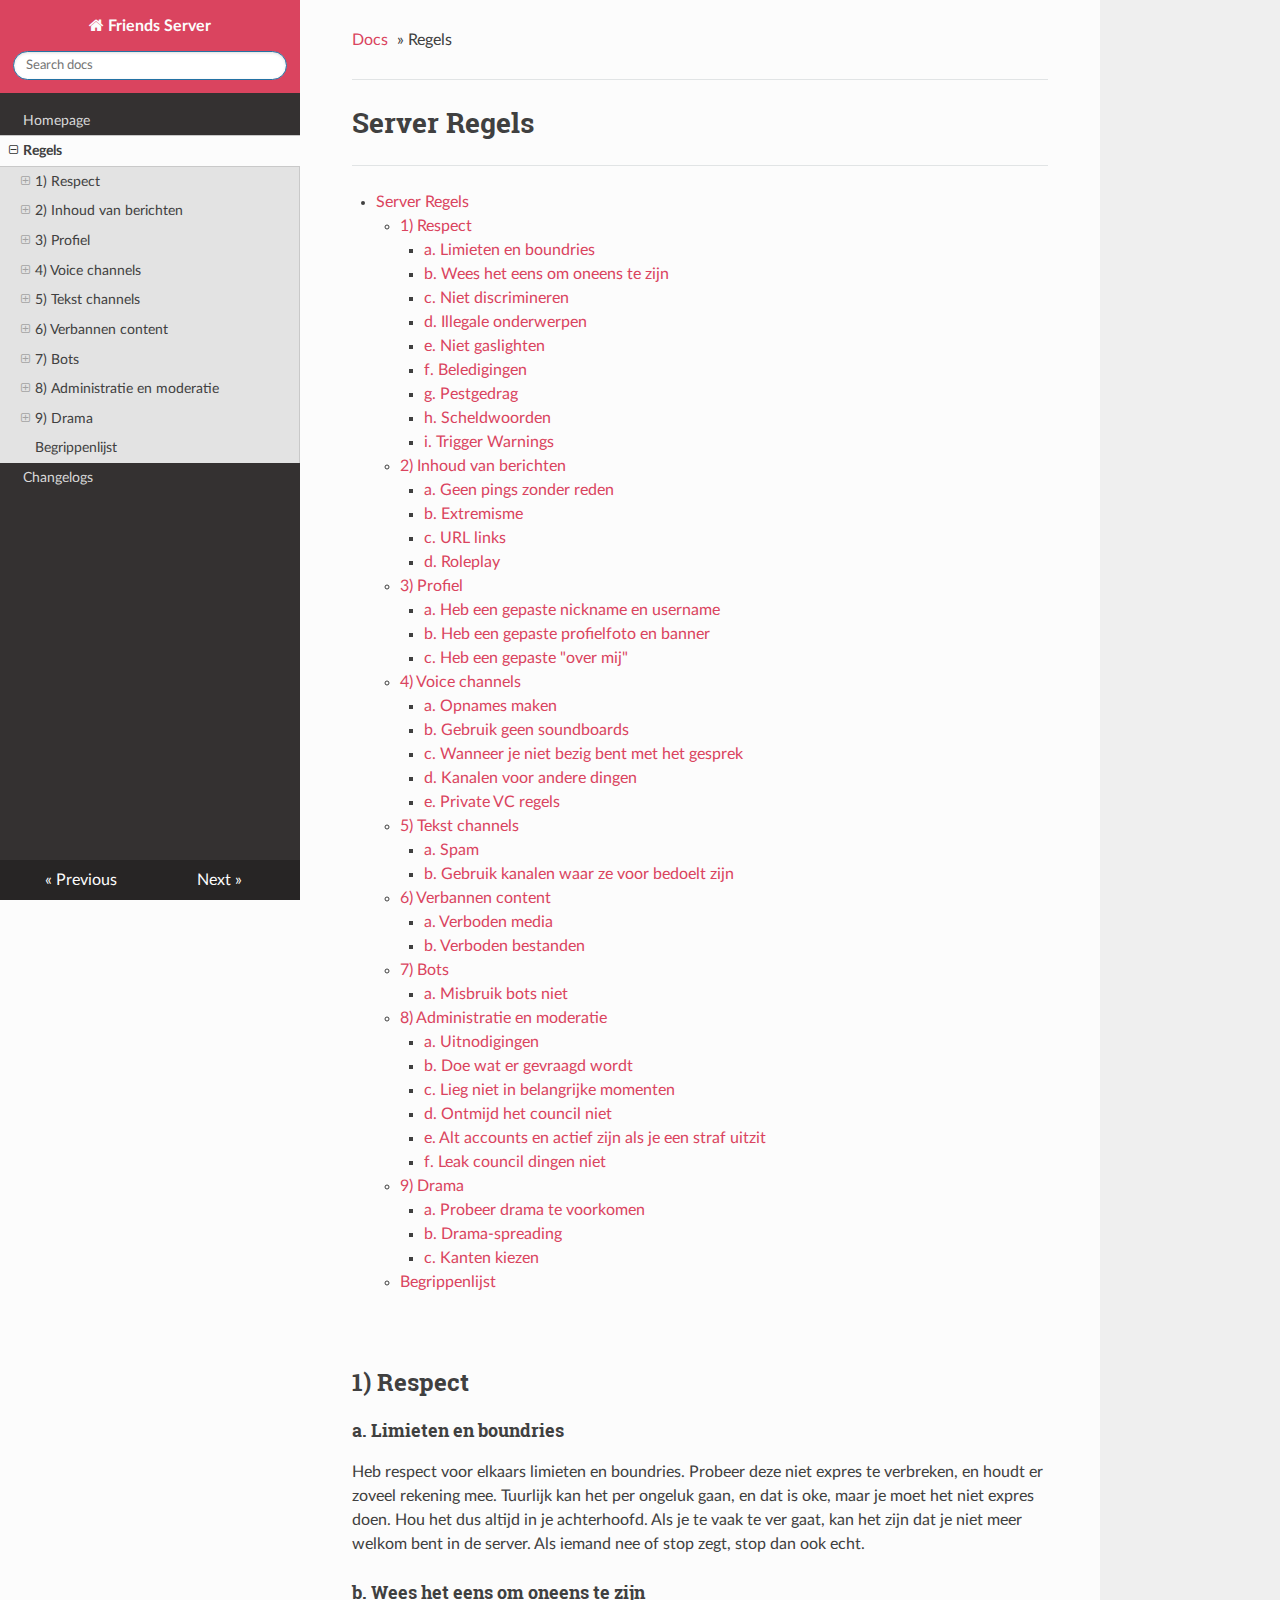
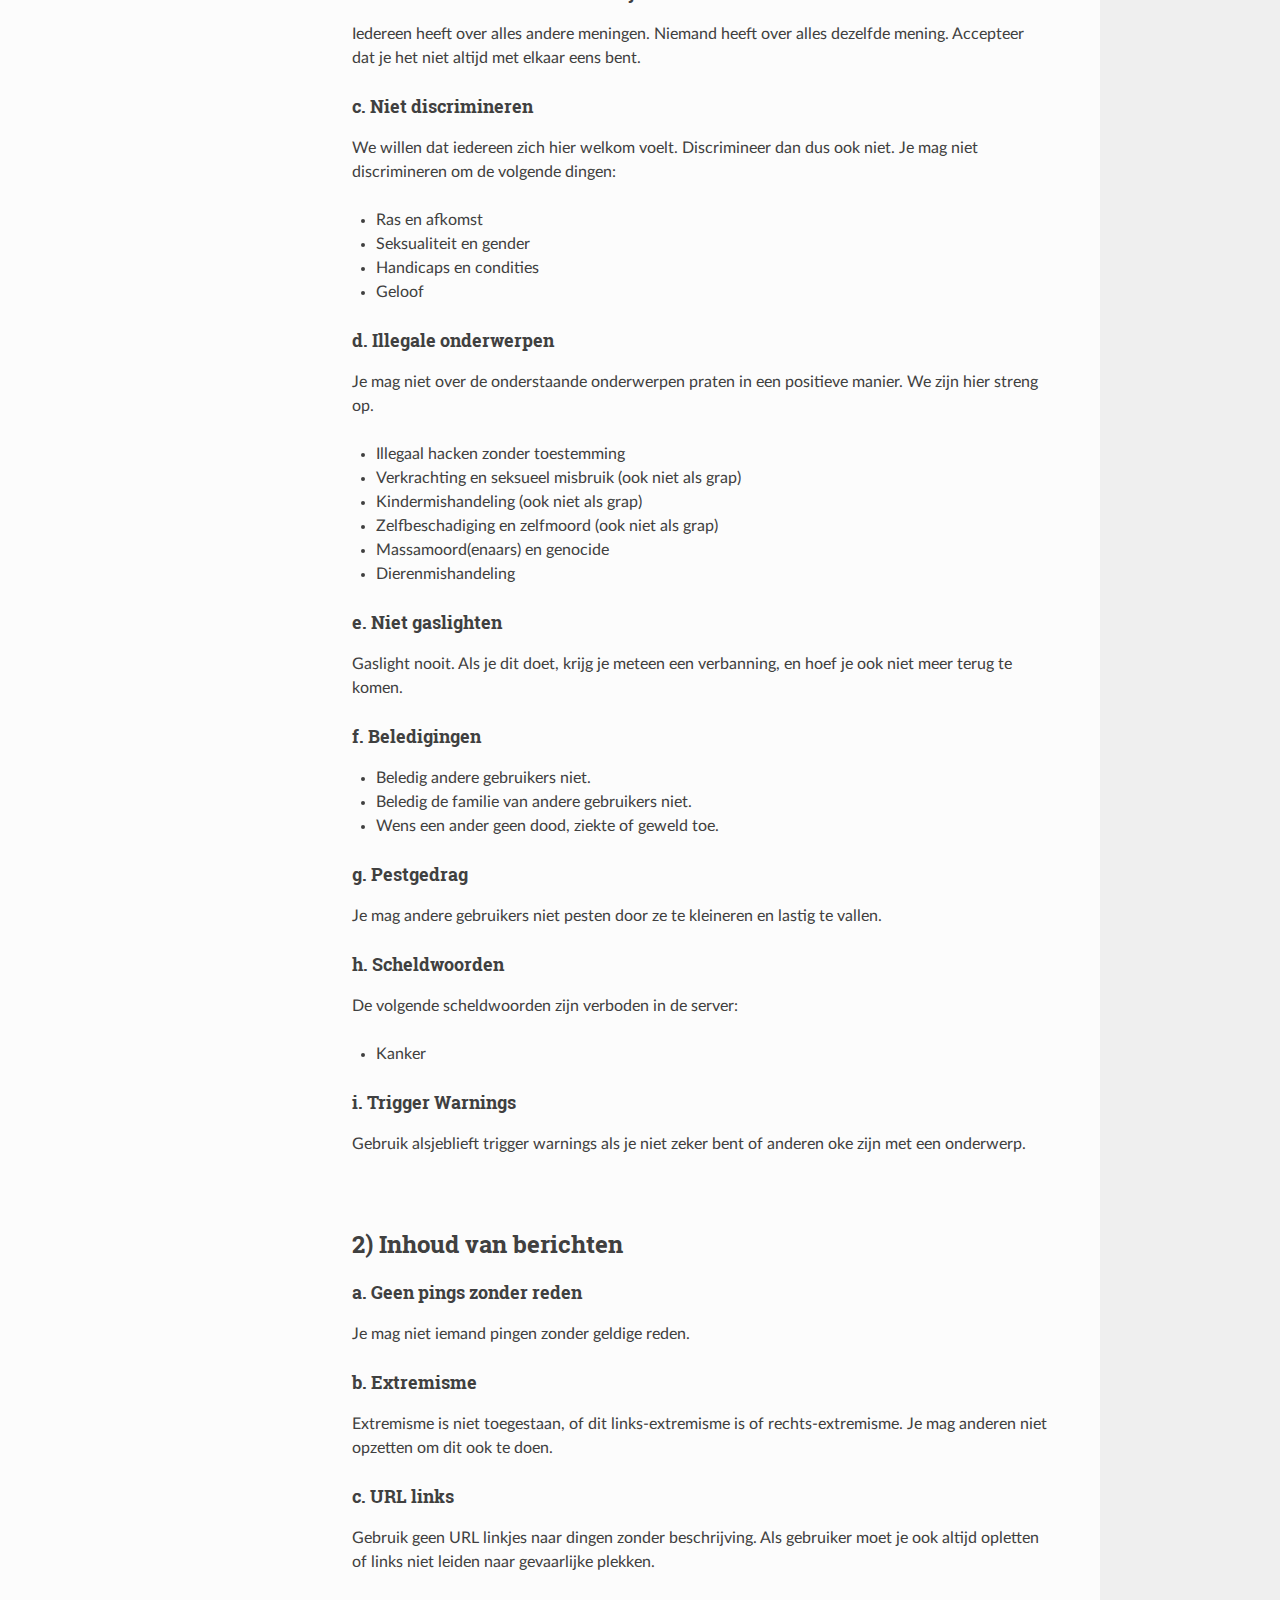
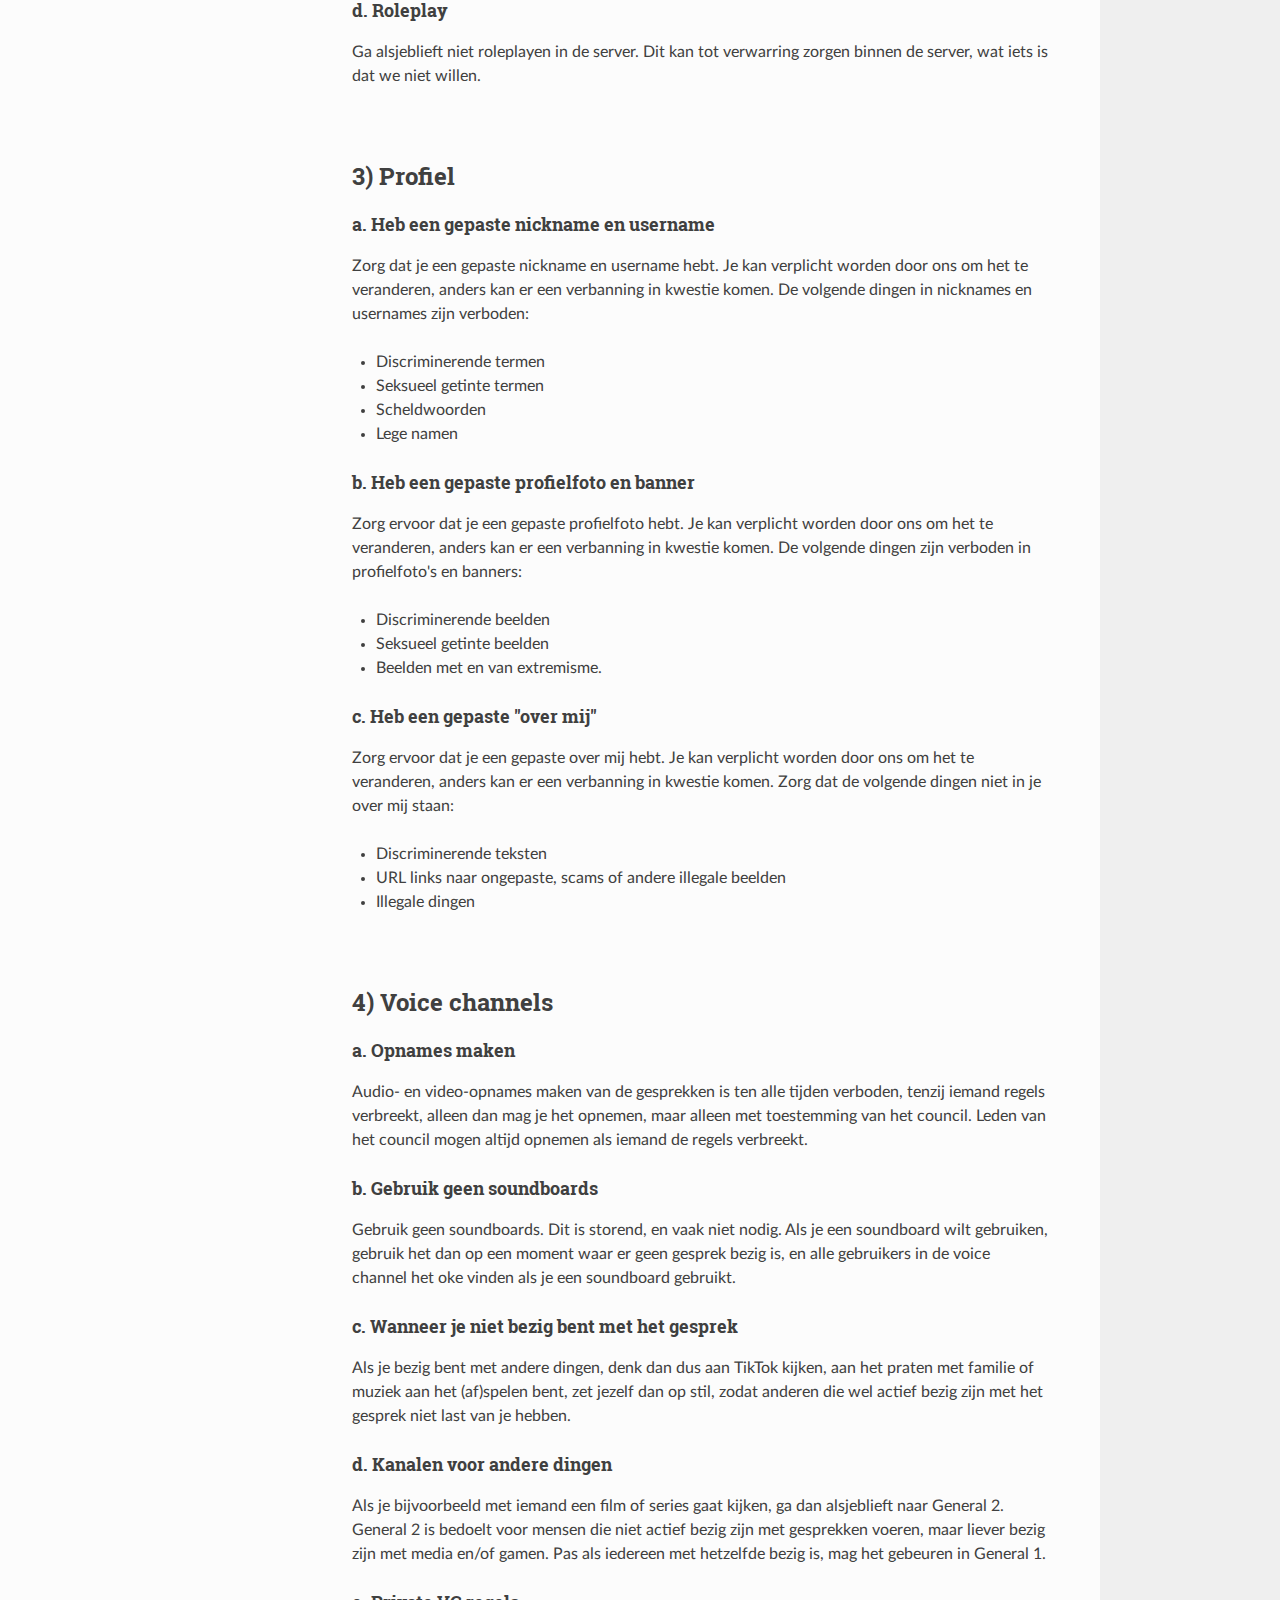
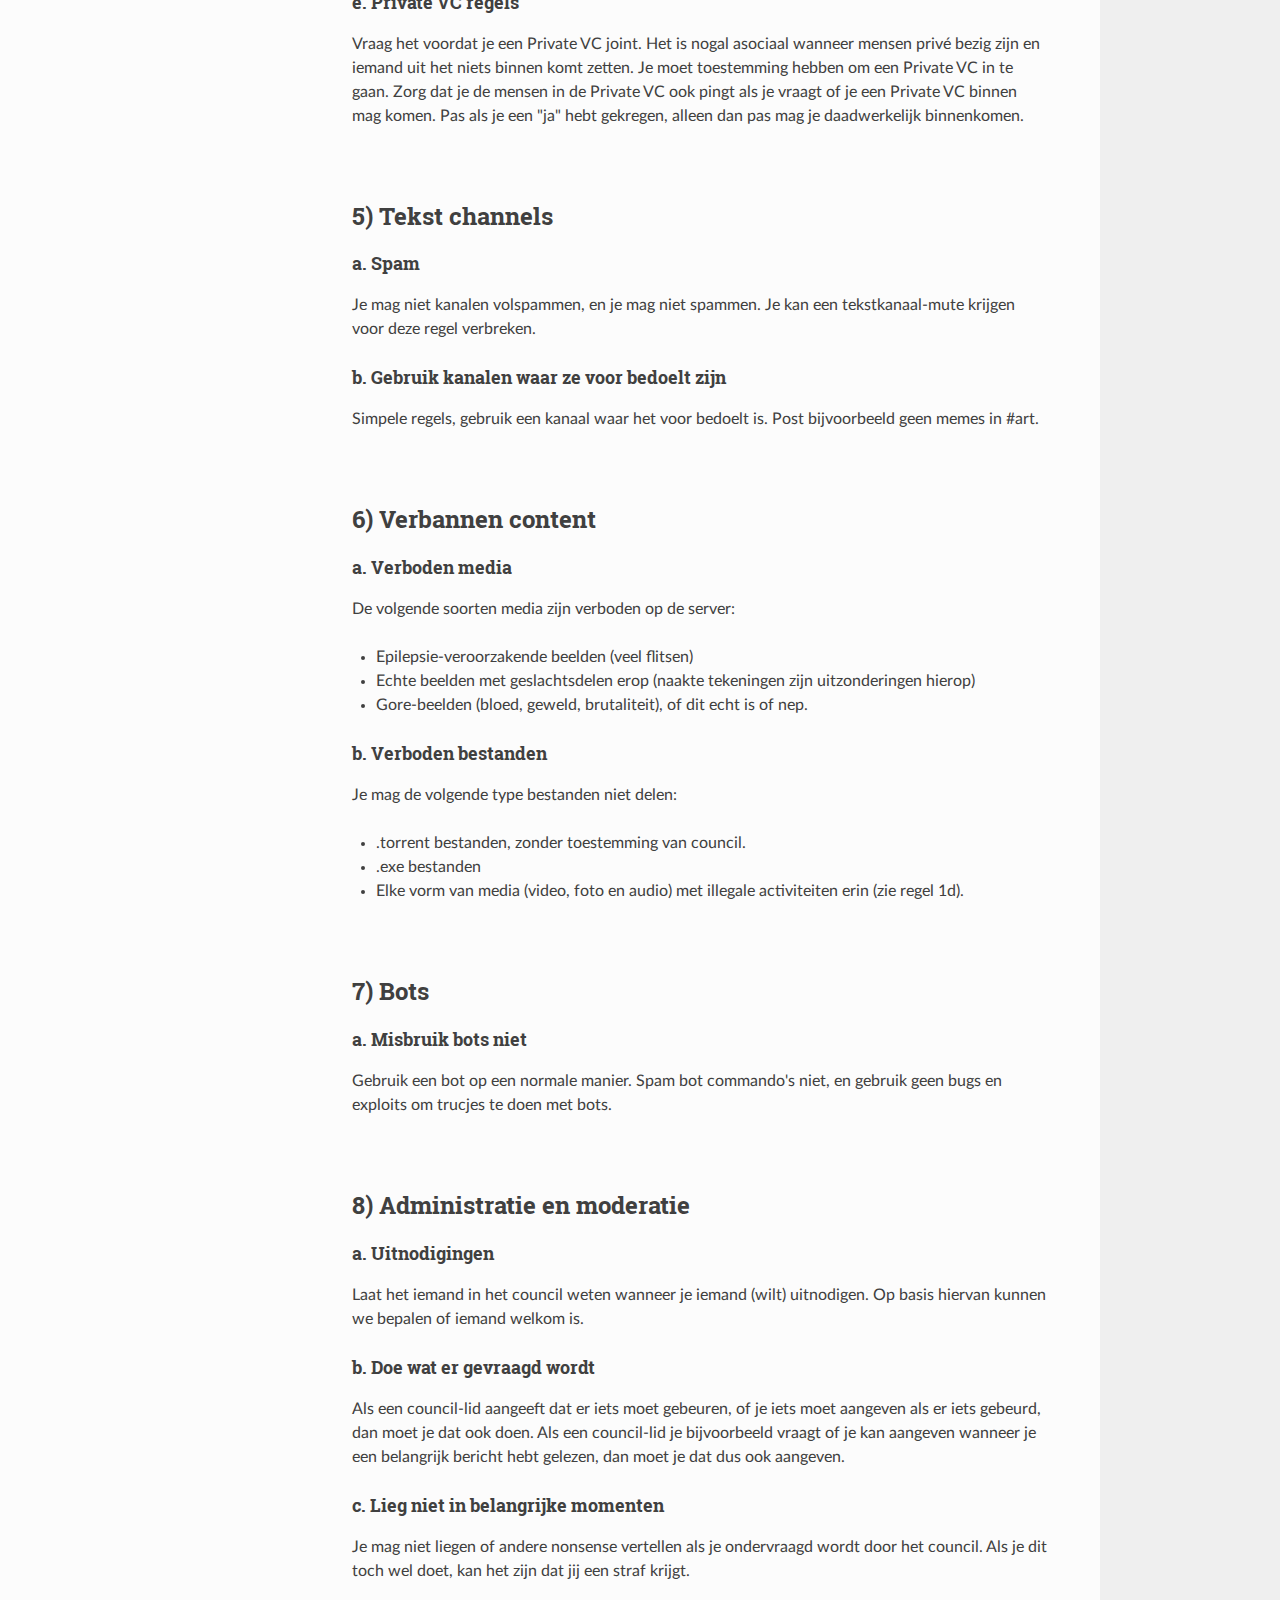
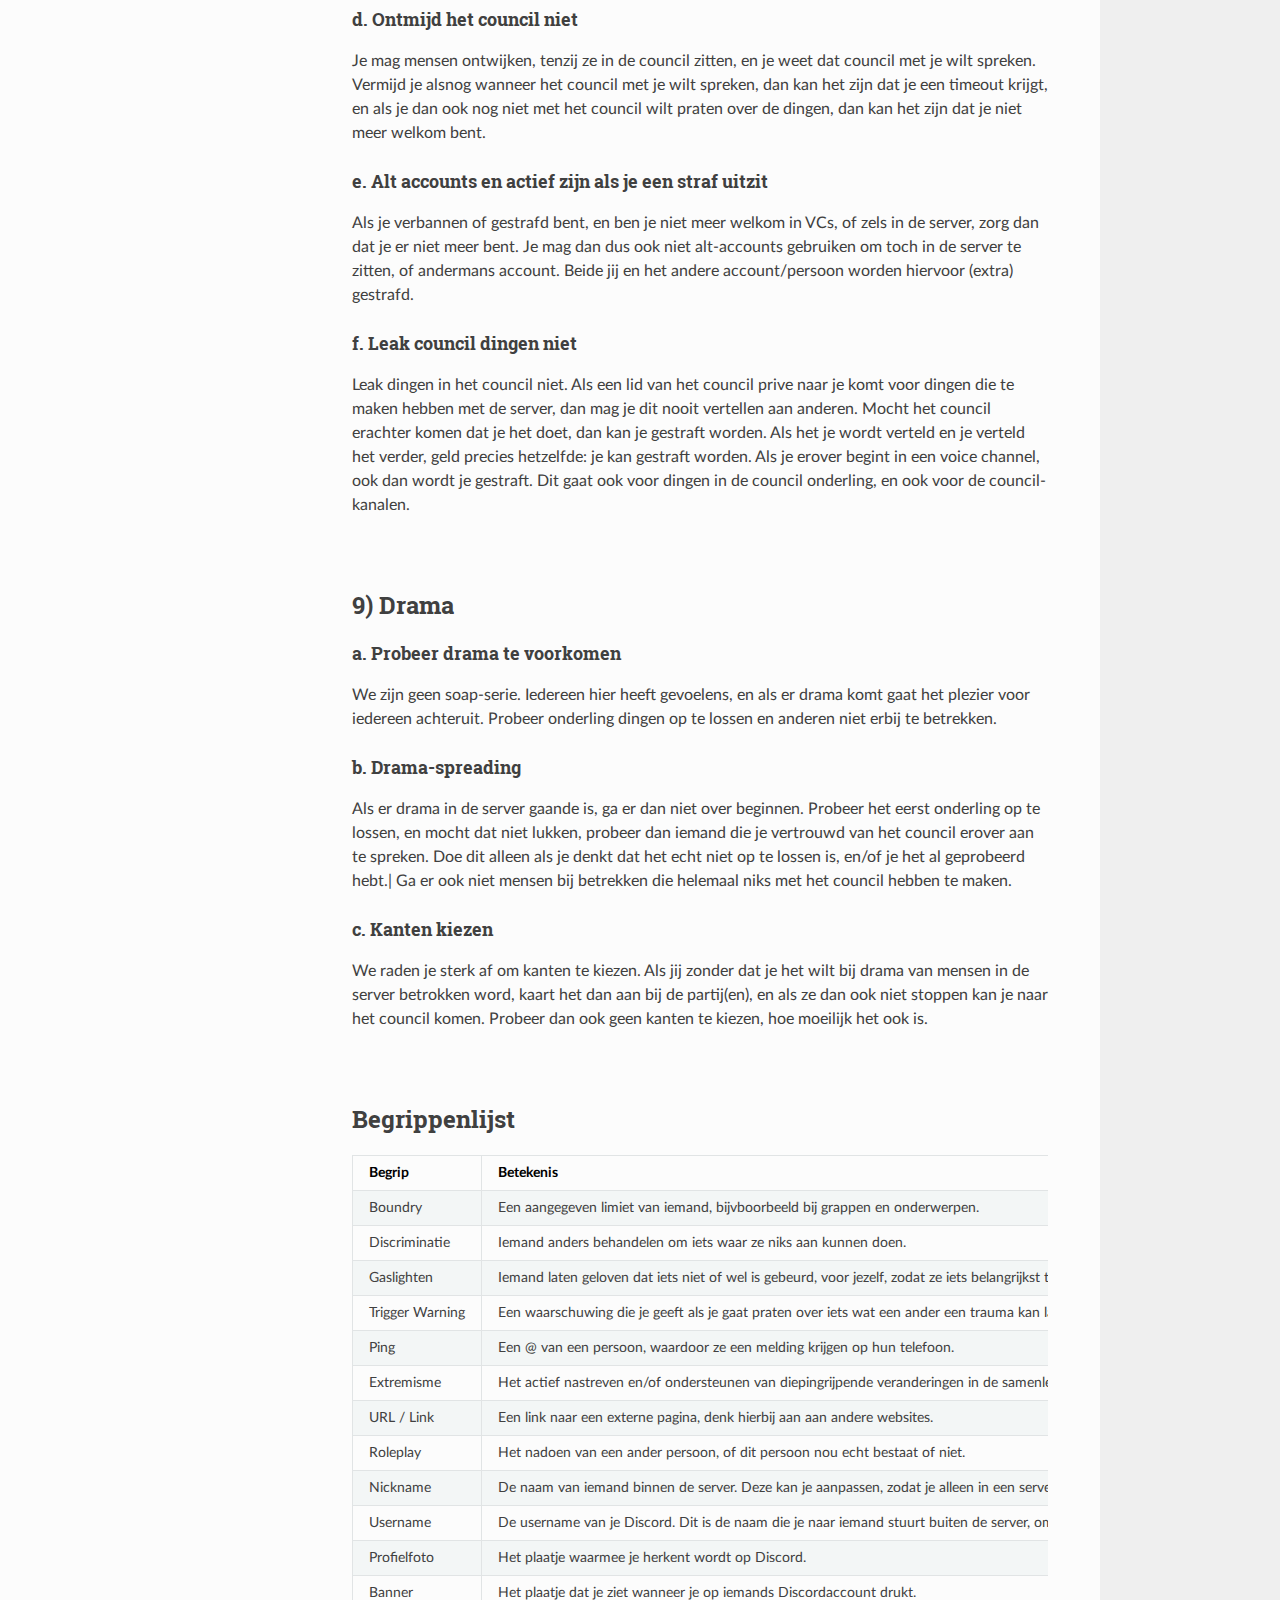
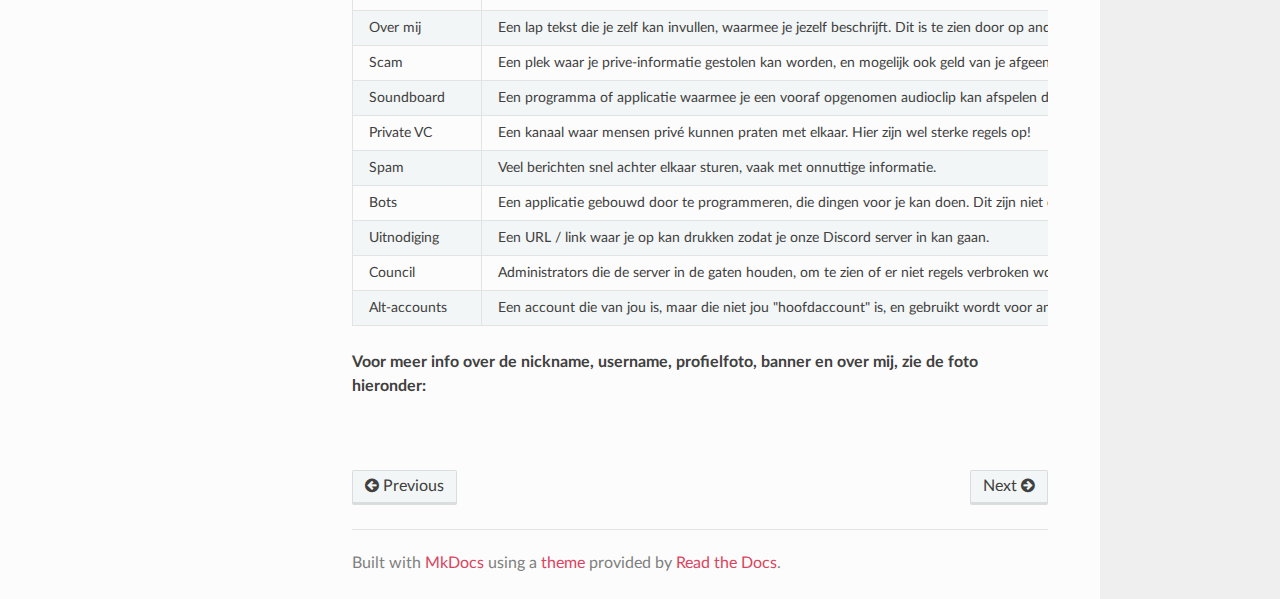
==== commit 35600908: "Add files via upload" ====
--- a/regels/index.html
+++ b/regels/index.html
@@ -145,11 +145,27 @@
     </li>
     <li class="toctree-l3"><a class="reference internal" href="#e-alt-accounts-en-actief-zijn-als-je-een-straf-uitzit">e. Alt accounts en actief zijn als je een straf uitzit</a>
     </li>
+    <li class="toctree-l3"><a class="reference internal" href="#f-leak-council-dingen-niet">f. Leak council dingen niet</a>
+    </li>
+        </ul>
+    </li>
+    <li class="toctree-l2"><a class="reference internal" href="#9-drama">9) Drama</a>
+        <ul>
+    <li class="toctree-l3"><a class="reference internal" href="#a-probeer-drama-te-voorkomen">a. Probeer drama te voorkomen</a>
+    </li>
+    <li class="toctree-l3"><a class="reference internal" href="#b-drama-spreading">b. Drama-spreading</a>
+    </li>
+    <li class="toctree-l3"><a class="reference internal" href="#c-kanten-kiezen">c. Kanten kiezen</a>
+    </li>
         </ul>
     </li>
     <li class="toctree-l2"><a class="reference internal" href="#begrippenlijst">Begrippenlijst</a>
     </li>
     </ul>
+                    </li>
+                </ul>
+                <ul>
+                    <li class="toctree-l1"><a class="reference internal" href="../changelogs/">Changelogs</a>
                     </li>
                 </ul>
       </div>
@@ -243,6 +259,13 @@
 <li><a href="#c-lieg-niet-in-belangrijke-momenten">c. Lieg niet in belangrijke momenten</a></li>
 <li><a href="#d-ontmijd-het-council-niet">d. Ontmijd het council niet</a></li>
 <li><a href="#e-alt-accounts-en-actief-zijn-als-je-een-straf-uitzit">e. Alt accounts en actief zijn als je een straf uitzit</a></li>
+<li><a href="#f-leak-council-dingen-niet">f. Leak council dingen niet</a></li>
+</ul>
+</li>
+<li><a href="#9-drama">9) Drama</a><ul>
+<li><a href="#a-probeer-drama-te-voorkomen">a. Probeer drama te voorkomen</a></li>
+<li><a href="#b-drama-spreading">b. Drama-spreading</a></li>
+<li><a href="#c-kanten-kiezen">c. Kanten kiezen</a></li>
 </ul>
 </li>
 <li><a href="#begrippenlijst">Begrippenlijst</a></li>
@@ -250,6 +273,9 @@
 </li>
 </ul>
 </div>
+
+<p>&nbsp;</p> 
+
 <h2 id="1-respect">1) Respect</h2>
 <h3 id="a-limieten-en-boundries">a. Limieten en boundries</h3>
 <p>Heb respect voor elkaars limieten en boundries. Probeer deze niet expres te verbreken, en houdt er zoveel rekening mee. Tuurlijk kan het per ongeluk gaan, en dat is oke, maar je moet het niet expres doen. Hou het dus altijd in je achterhoofd. Als je te vaak te ver gaat, kan het zijn dat je niet meer welkom bent in de server. Als iemand nee of stop zegt, stop dan ook echt.</p>
@@ -388,6 +414,19 @@
 <p>Je mag mensen ontwijken, tenzij ze in de council zitten, en je weet dat council met je wilt spreken. Vermijd je alsnog wanneer het council met je wilt spreken, dan kan het zijn dat je een timeout krijgt, en als je dan ook nog niet met het council wilt praten over de dingen, dan kan het zijn dat je niet meer welkom bent.</p>
 <h3 id="e-alt-accounts-en-actief-zijn-als-je-een-straf-uitzit">e. Alt accounts en actief zijn als je een straf uitzit</h3>
 <p>Als je verbannen of gestrafd bent, en ben je niet meer welkom in VCs, of zels in de server, zorg dan dat je er niet meer bent. Je mag dan dus ook niet alt-accounts gebruiken om toch in de server te zitten, of andermans account. Beide jij en het andere account/persoon worden hiervoor (extra) gestrafd.</p>
+<h3 id="f-leak-council-dingen-niet">f. Leak council dingen niet</h3>
+<p>Leak dingen in het council niet. Als een lid van het council prive naar je komt voor dingen die te maken hebben met de server, dan mag je dit nooit vertellen aan anderen. Mocht het council erachter komen dat je het doet, dan kan je gestraft worden. Als het je wordt verteld en je verteld het verder, geld precies hetzelfde: je kan gestraft worden. Als je erover begint in een voice channel, ook dan wordt je gestraft. Dit gaat ook voor dingen in de council onderling, en ook voor de council-kanalen.</p>
+
+<p>&nbsp;</p> 
+
+<h2 id="9-drama">9) Drama</h2>
+<h3 id="a-probeer-drama-te-voorkomen">a. Probeer drama te voorkomen</h3>
+<p>We zijn geen soap-serie. Iedereen hier heeft gevoelens, en als er drama komt gaat het plezier voor iedereen achteruit. Probeer onderling dingen op te lossen en anderen niet erbij te betrekken.</p>
+<h3 id="b-drama-spreading">b. Drama-spreading</h3>
+<p>Als er drama in de server gaande is, ga er dan niet over beginnen. Probeer het eerst onderling op te lossen, en mocht dat niet lukken, probeer dan iemand die je vertrouwd van het council erover aan te spreken. Doe dit alleen als je denkt dat het echt niet op te lossen is, en/of je het al geprobeerd hebt.|
+Ga er ook niet mensen bij betrekken die helemaal niks met het council hebben te maken.</p>
+<h3 id="c-kanten-kiezen">c. Kanten kiezen</h3>
+<p>We raden je sterk af om kanten te kiezen. Als jij zonder dat je het wilt bij drama van mensen in de server betrokken word, kaart het dan aan bij de partij(en), en als ze dan ook niet stoppen kan je naar het council komen. Probeer dan ook geen kanten te kiezen, hoe moeilijk het ook is.</p>
 
 <p>&nbsp;</p> 
 
@@ -495,6 +534,8 @@
   
     <div class="rst-footer-buttons" role="navigation" aria-label="footer navigation">
       
+        <a href="../changelogs/" class="btn btn-neutral float-right" title="Changelogs">Next <span class="icon icon-circle-arrow-right"></span></a>
+      
       
         <a href=".." class="btn btn-neutral" title="Homepage"><span class="icon icon-circle-arrow-left"></span> Previous</a>
       
@@ -524,6 +565,8 @@
     
       <span><a href=".." style="color: #fcfcfc">&laquo; Previous</a></span>
     
+    
+      <span><a href="../changelogs/" style="color: #fcfcfc">Next &raquo;</a></span>
     
   </span>
 </div>
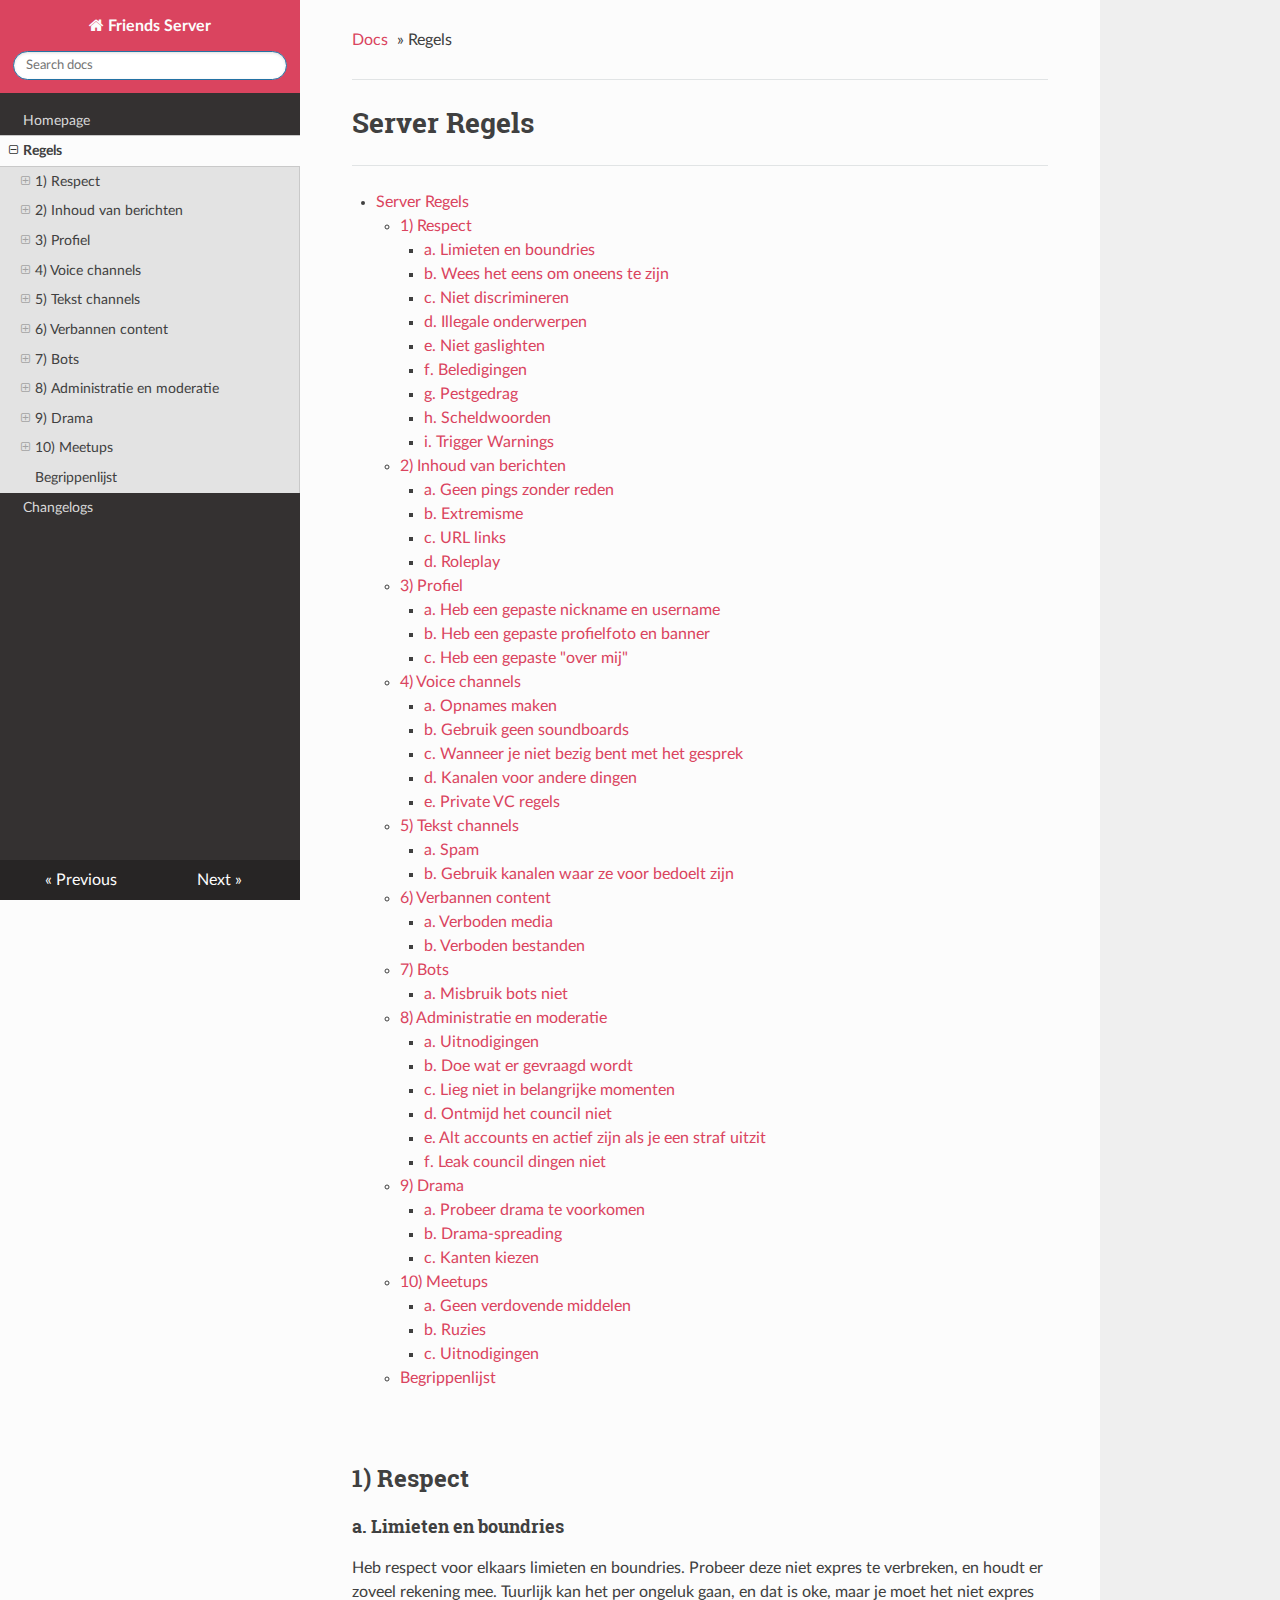
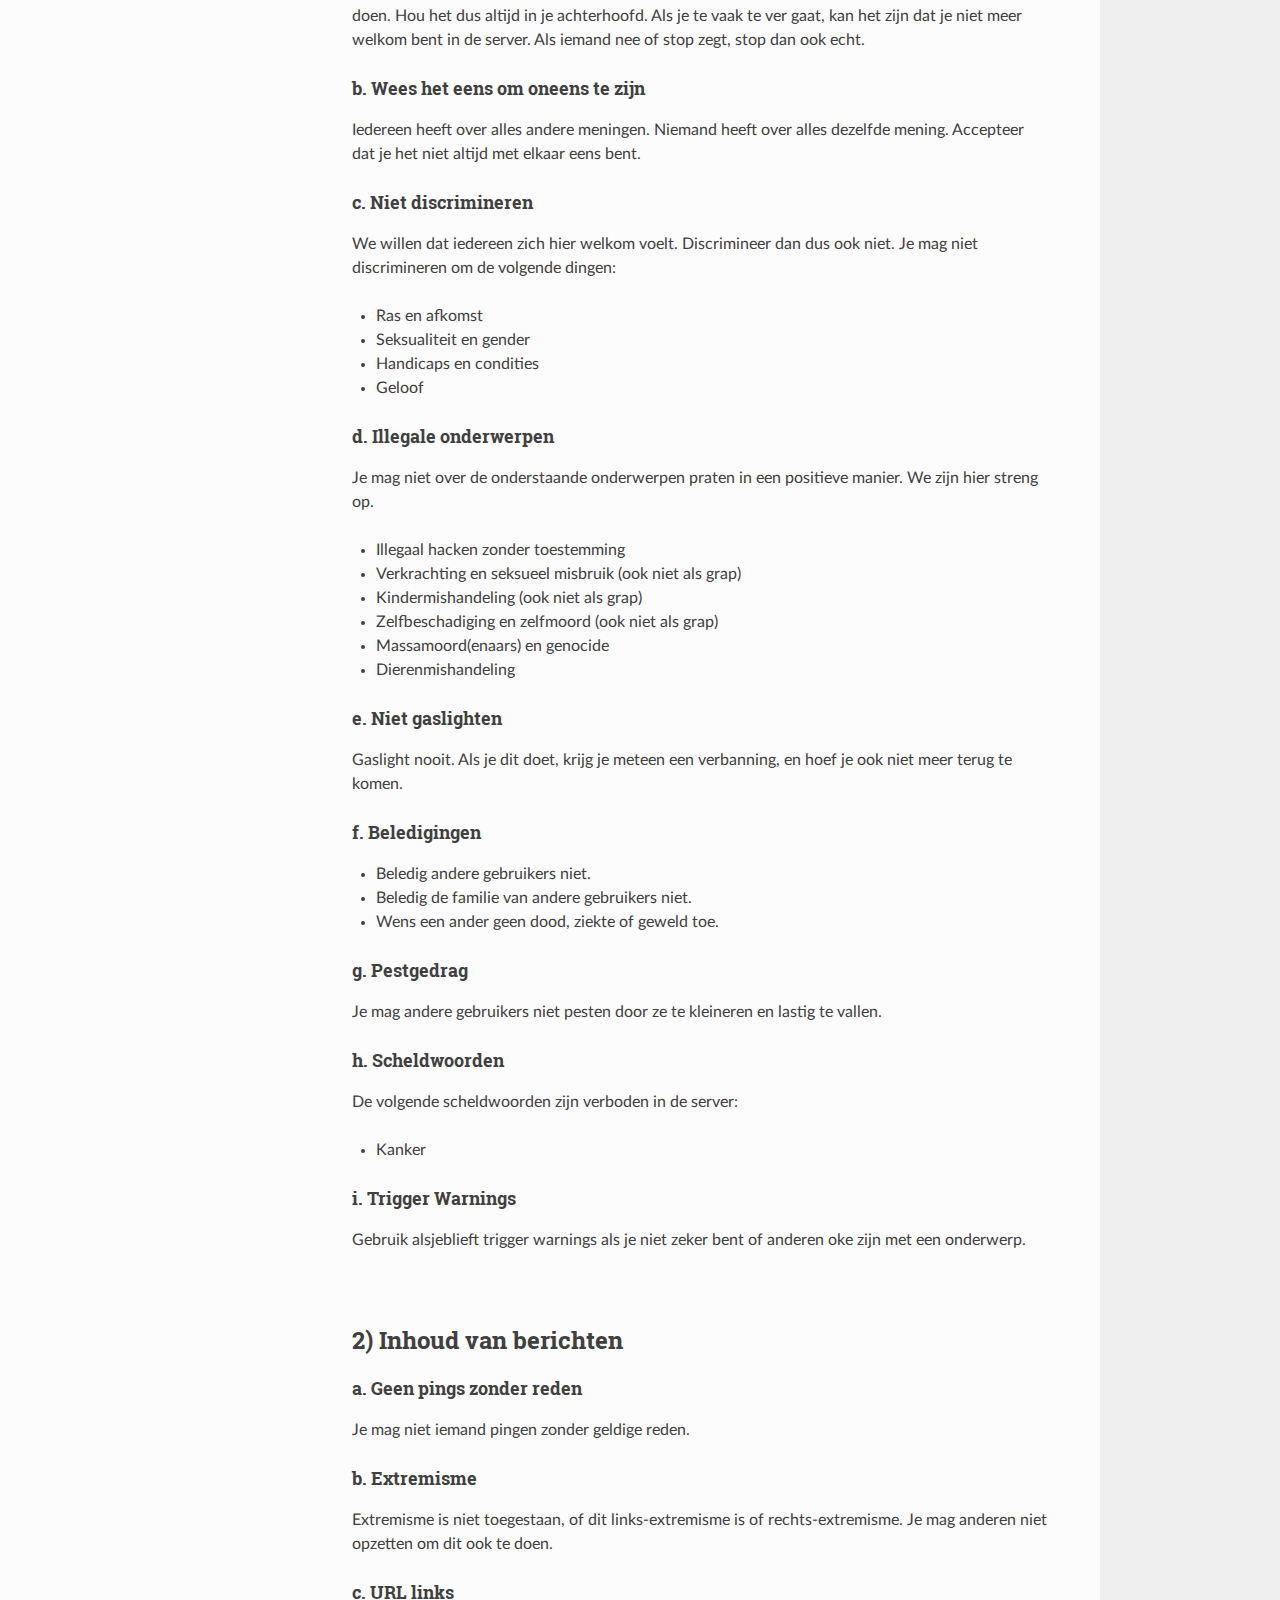
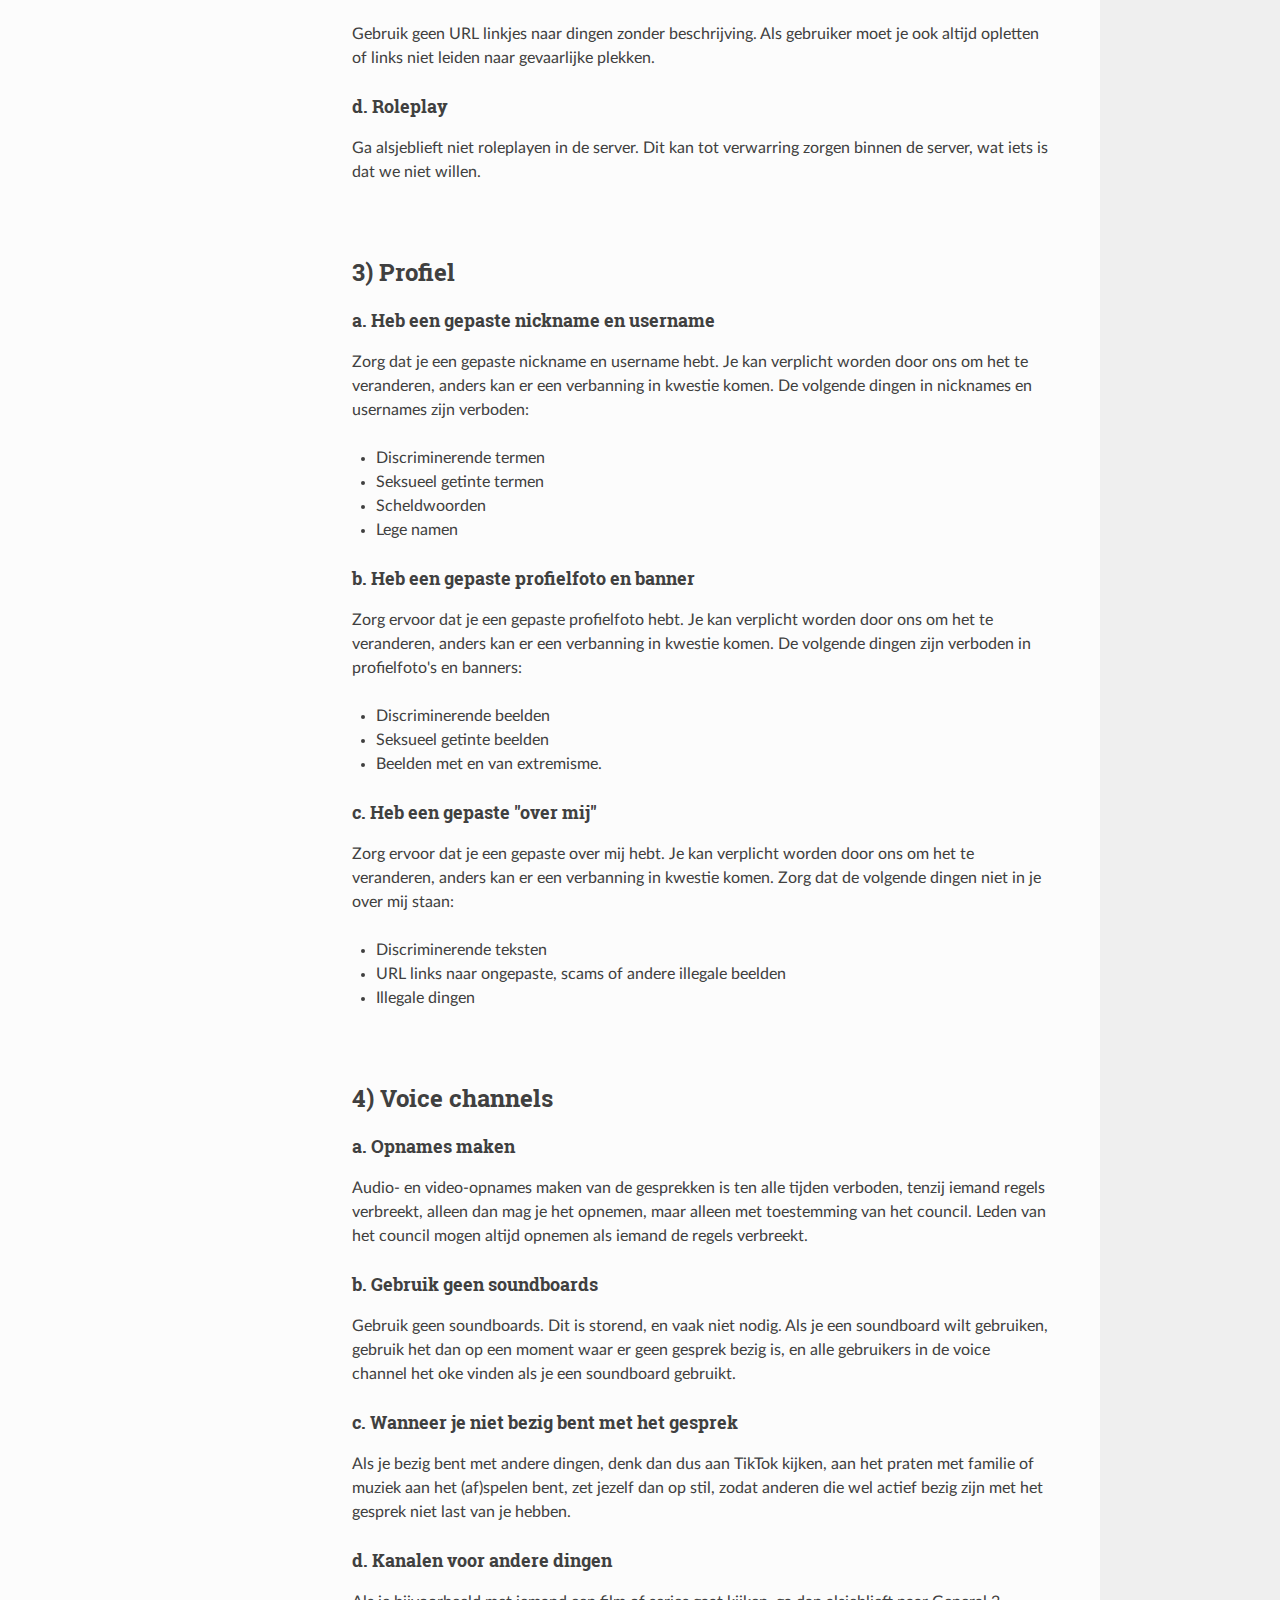
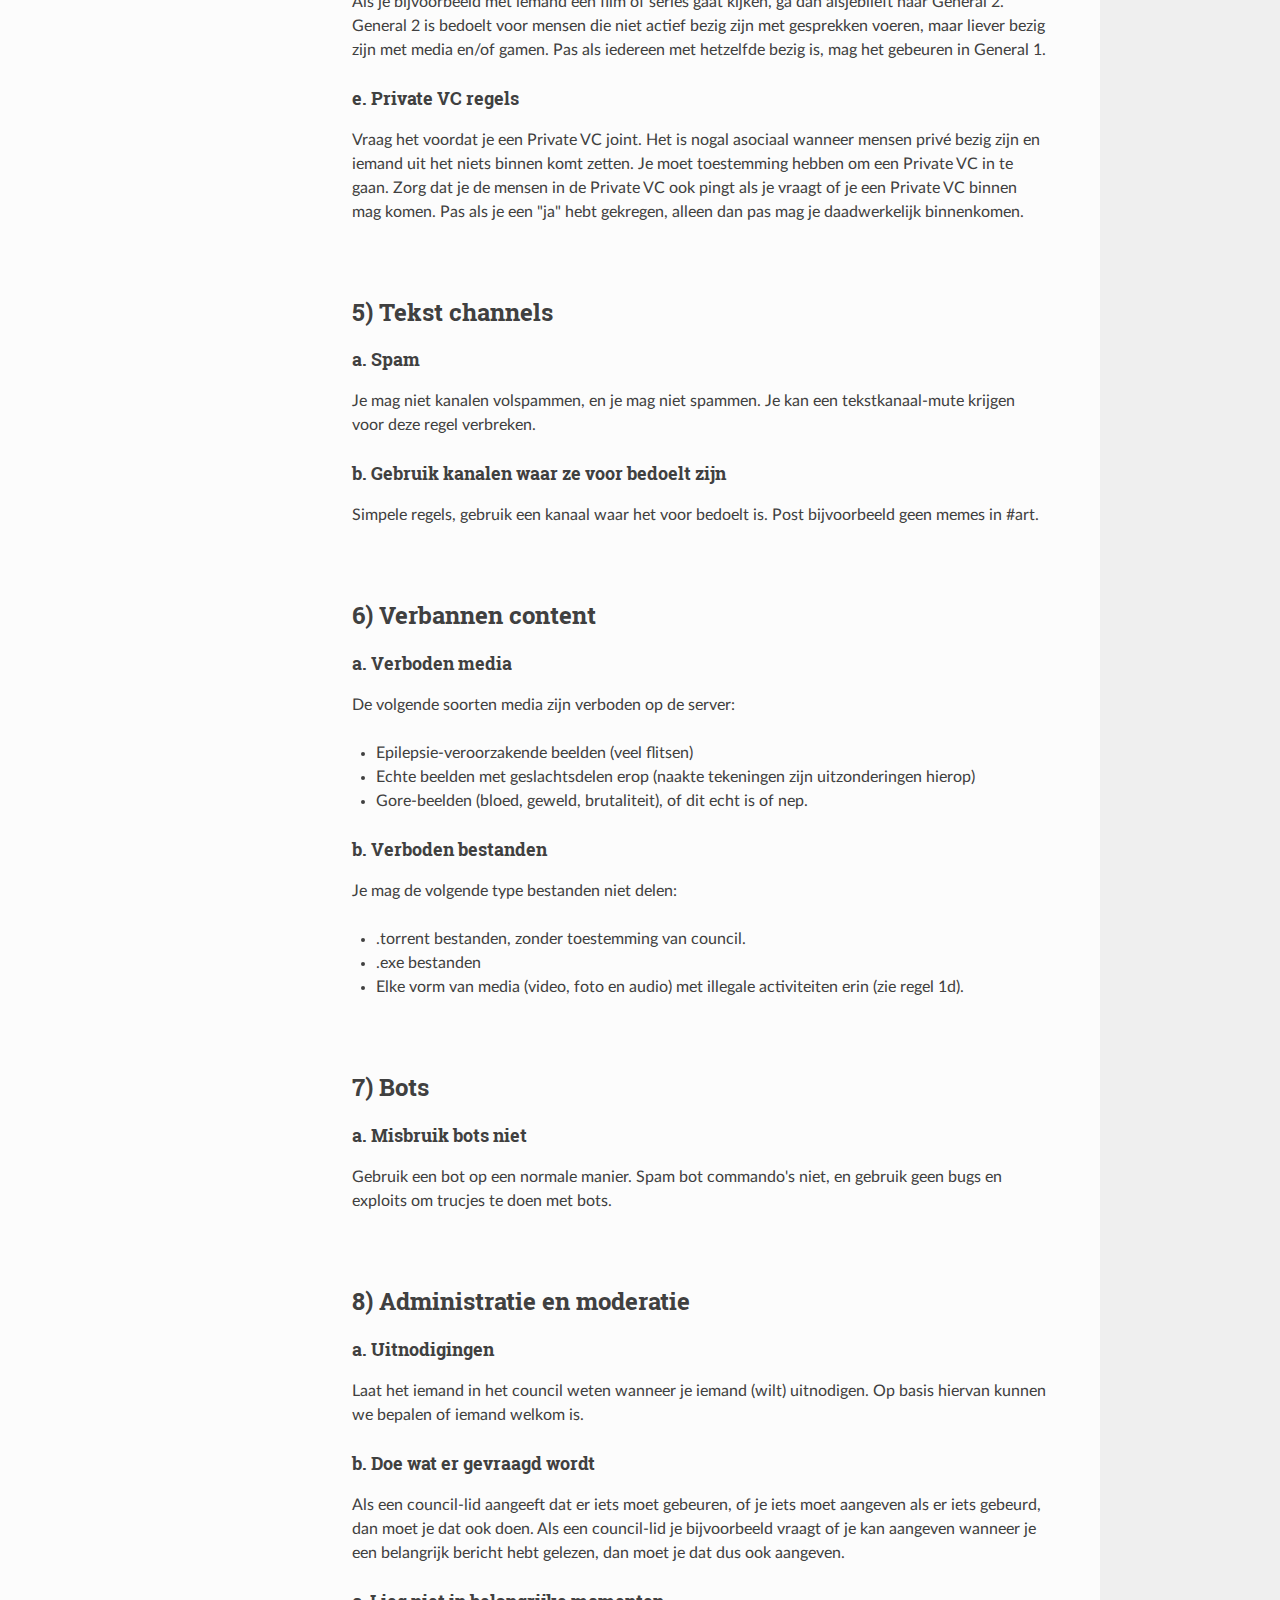
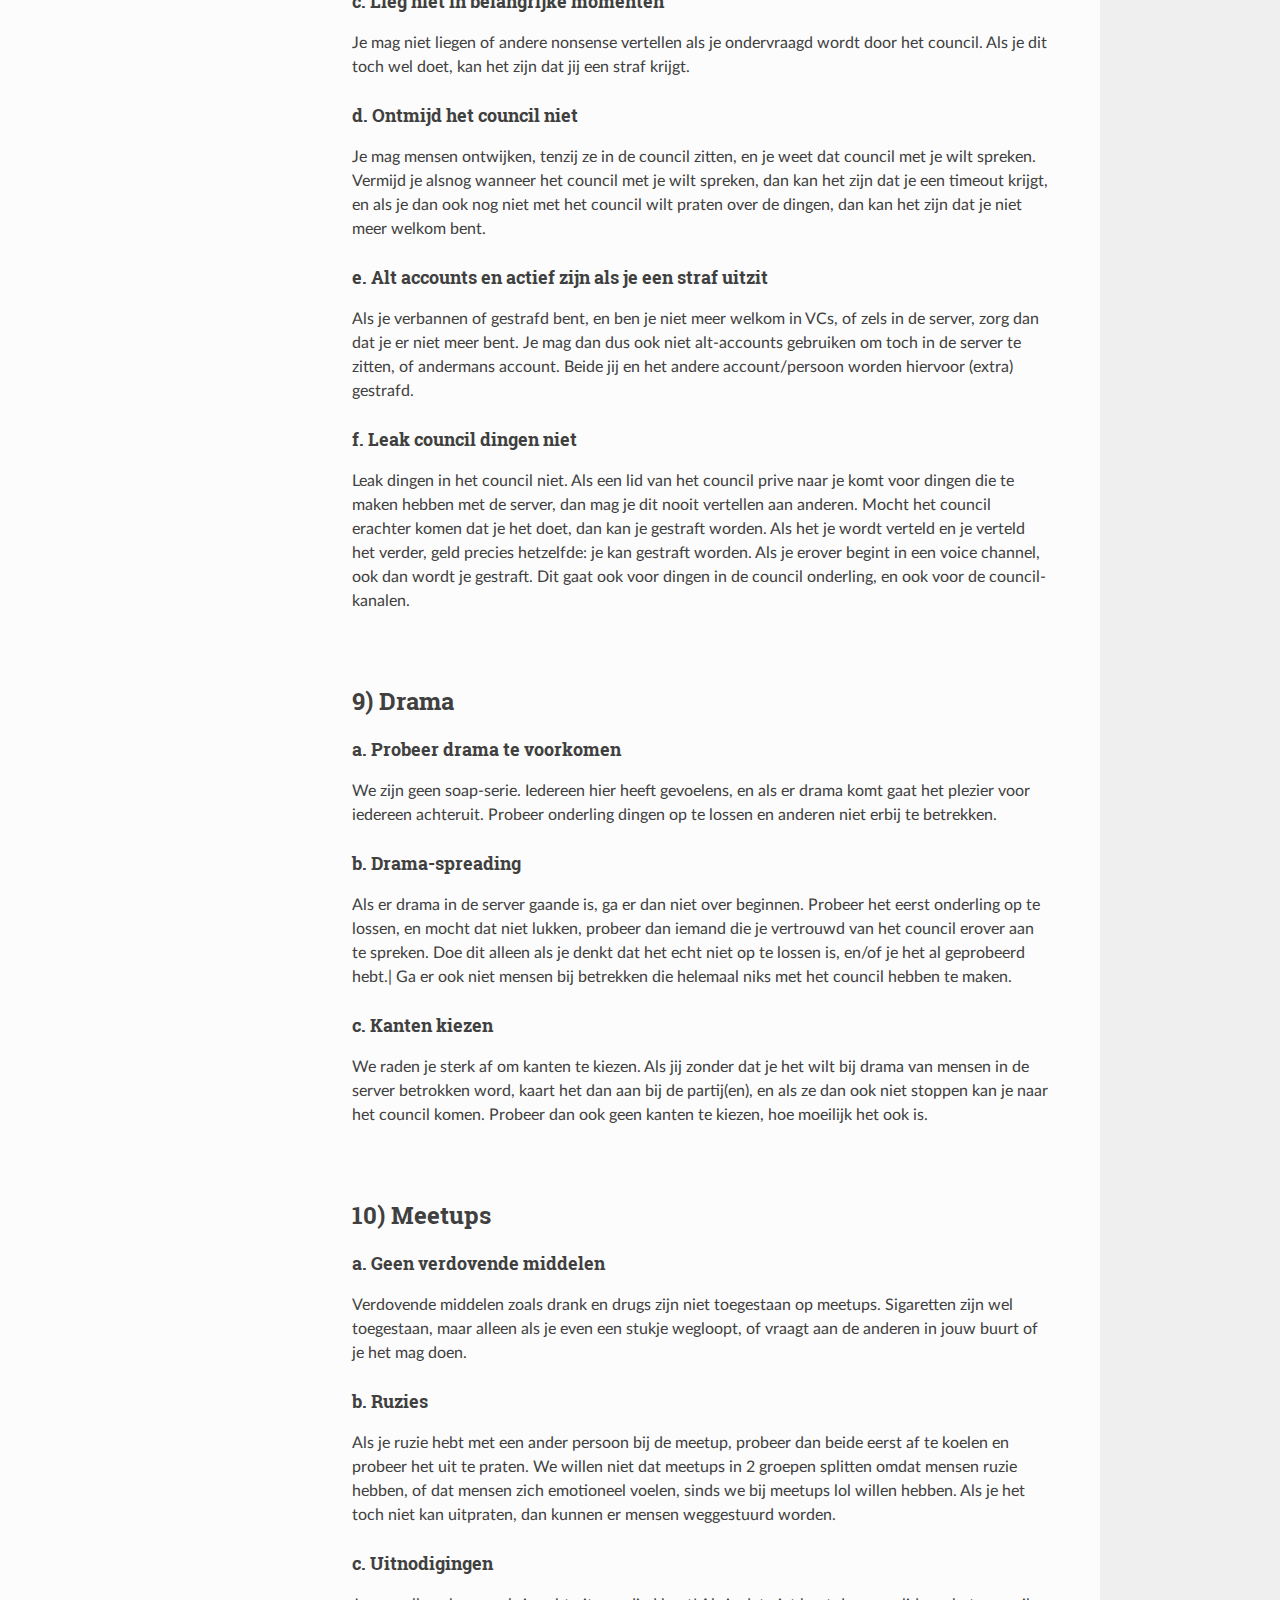
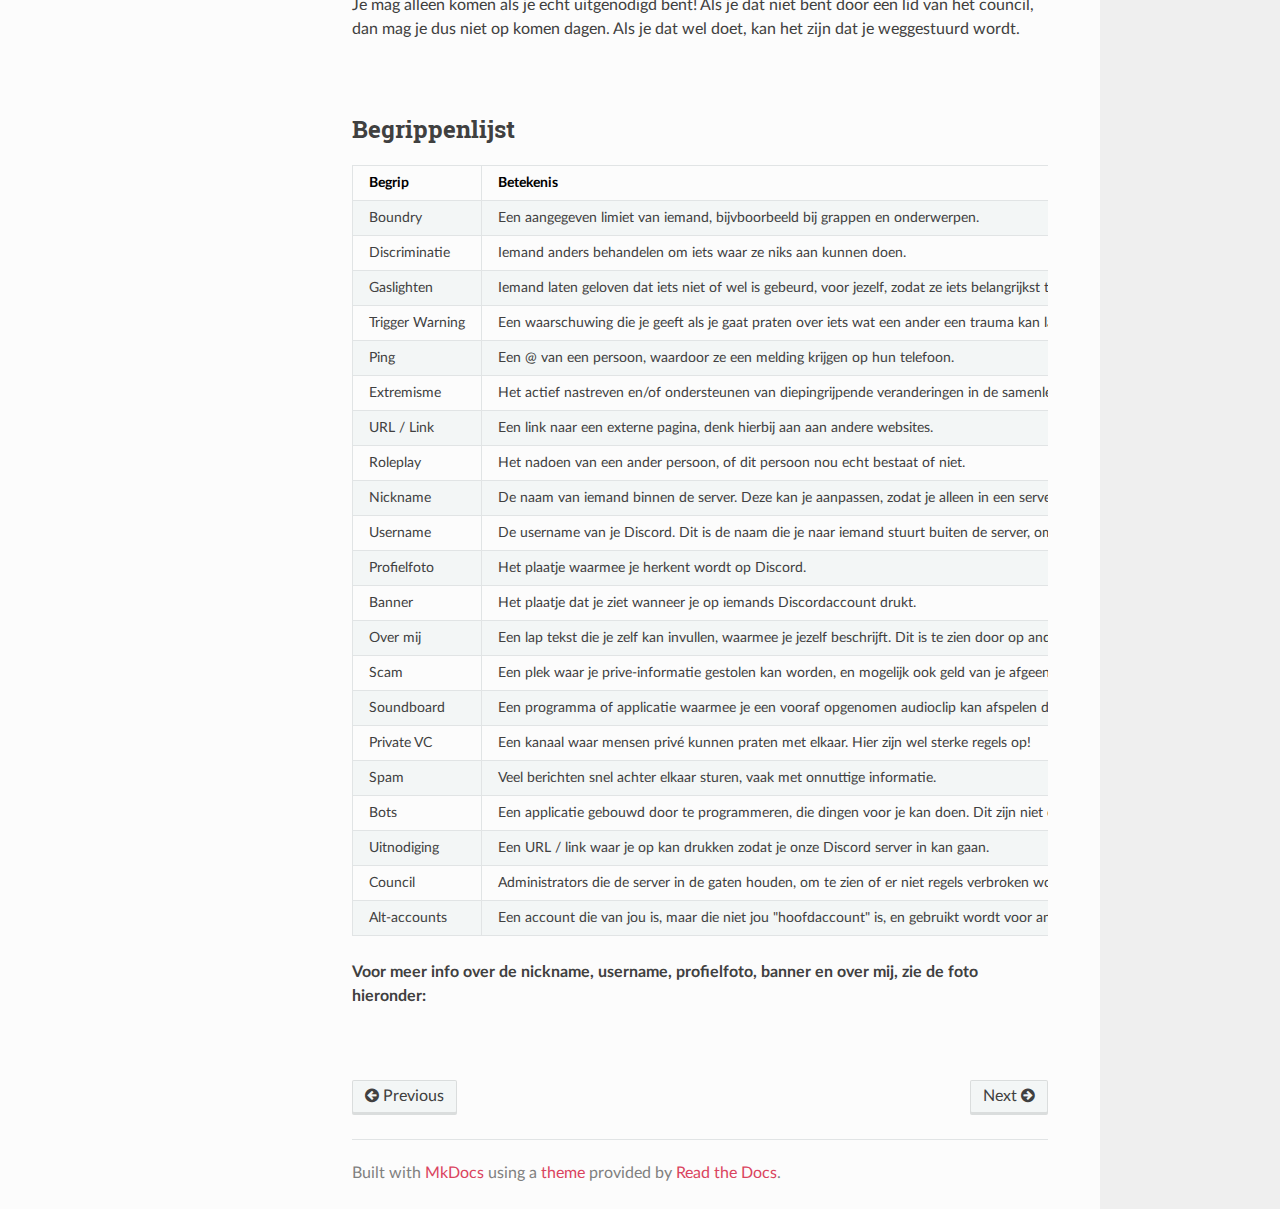
==== commit 9a849215: "Add files via upload" ====
--- a/regels/index.html
+++ b/regels/index.html
@@ -159,6 +159,16 @@
     </li>
         </ul>
     </li>
+    </li>
+    <li class="toctree-l2"><a class="reference internal" href="#10-meetups">10) Meetups</a>
+        <ul>
+    <li class="toctree-l3"><a class="reference internal" href="#a-geen-verdovende-middelen">a. Geen verdovende middelen</a>
+    </li>
+    <li class="toctree-l3"><a class="reference internal" href="#b-ruzies">b. Ruzies</a>
+    </li>
+    <li class="toctree-l3"><a class="reference internal" href="#c-uitnodigingen">c. Uitnodigingen</a>
+    </li>
+        </ul>
     <li class="toctree-l2"><a class="reference internal" href="#begrippenlijst">Begrippenlijst</a>
     </li>
     </ul>
@@ -266,6 +276,12 @@
 <li><a href="#a-probeer-drama-te-voorkomen">a. Probeer drama te voorkomen</a></li>
 <li><a href="#b-drama-spreading">b. Drama-spreading</a></li>
 <li><a href="#c-kanten-kiezen">c. Kanten kiezen</a></li>
+</ul>
+</li>
+<li><a href="#10-meetups">10) Meetups</a><ul>
+<li><a href="#a-geen-verdovende-middelen">a. Geen verdovende middelen</a></li>
+<li><a href="#b-ruzies">b. Ruzies</a></li>
+<li><a href="#c-uitnodigingen">c. Uitnodigingen</a></li>
 </ul>
 </li>
 <li><a href="#begrippenlijst">Begrippenlijst</a></li>
@@ -430,6 +446,16 @@
 
 <p>&nbsp;</p> 
 
+<h2 id="10-meetups">10) Meetups</h2>
+<h3 id="a-geen-verdovende-middelen">a. Geen verdovende middelen</h3>
+<p>Verdovende middelen zoals drank en drugs zijn niet toegestaan op meetups. Sigaretten zijn wel toegestaan, maar alleen als je even een stukje wegloopt, of vraagt aan de anderen in jouw buurt of je het mag doen.</p>
+<h3 id="b-ruzies">b. Ruzies</h3>
+<p>Als je ruzie hebt met een ander persoon bij de meetup, probeer dan beide eerst af te koelen en probeer het uit te praten. We willen niet dat meetups in 2 groepen splitten omdat mensen ruzie hebben, of dat mensen zich emotioneel voelen, sinds we bij meetups lol willen hebben. Als je het toch niet kan uitpraten, dan kunnen er mensen weggestuurd worden.</p>
+<h3 id="c-uitnodigingen">c. Uitnodigingen</h3>
+<p>Je mag alleen komen als je echt uitgenodigd bent! Als je dat niet bent door een lid van het council, dan mag je dus niet op komen dagen. Als je dat wel doet, kan het zijn dat je weggestuurd wordt.</p>
+
+<p>&nbsp;</p> 
+
 <h2 id="begrippenlijst">Begrippenlijst</h2>
 <table>
 <thead>
